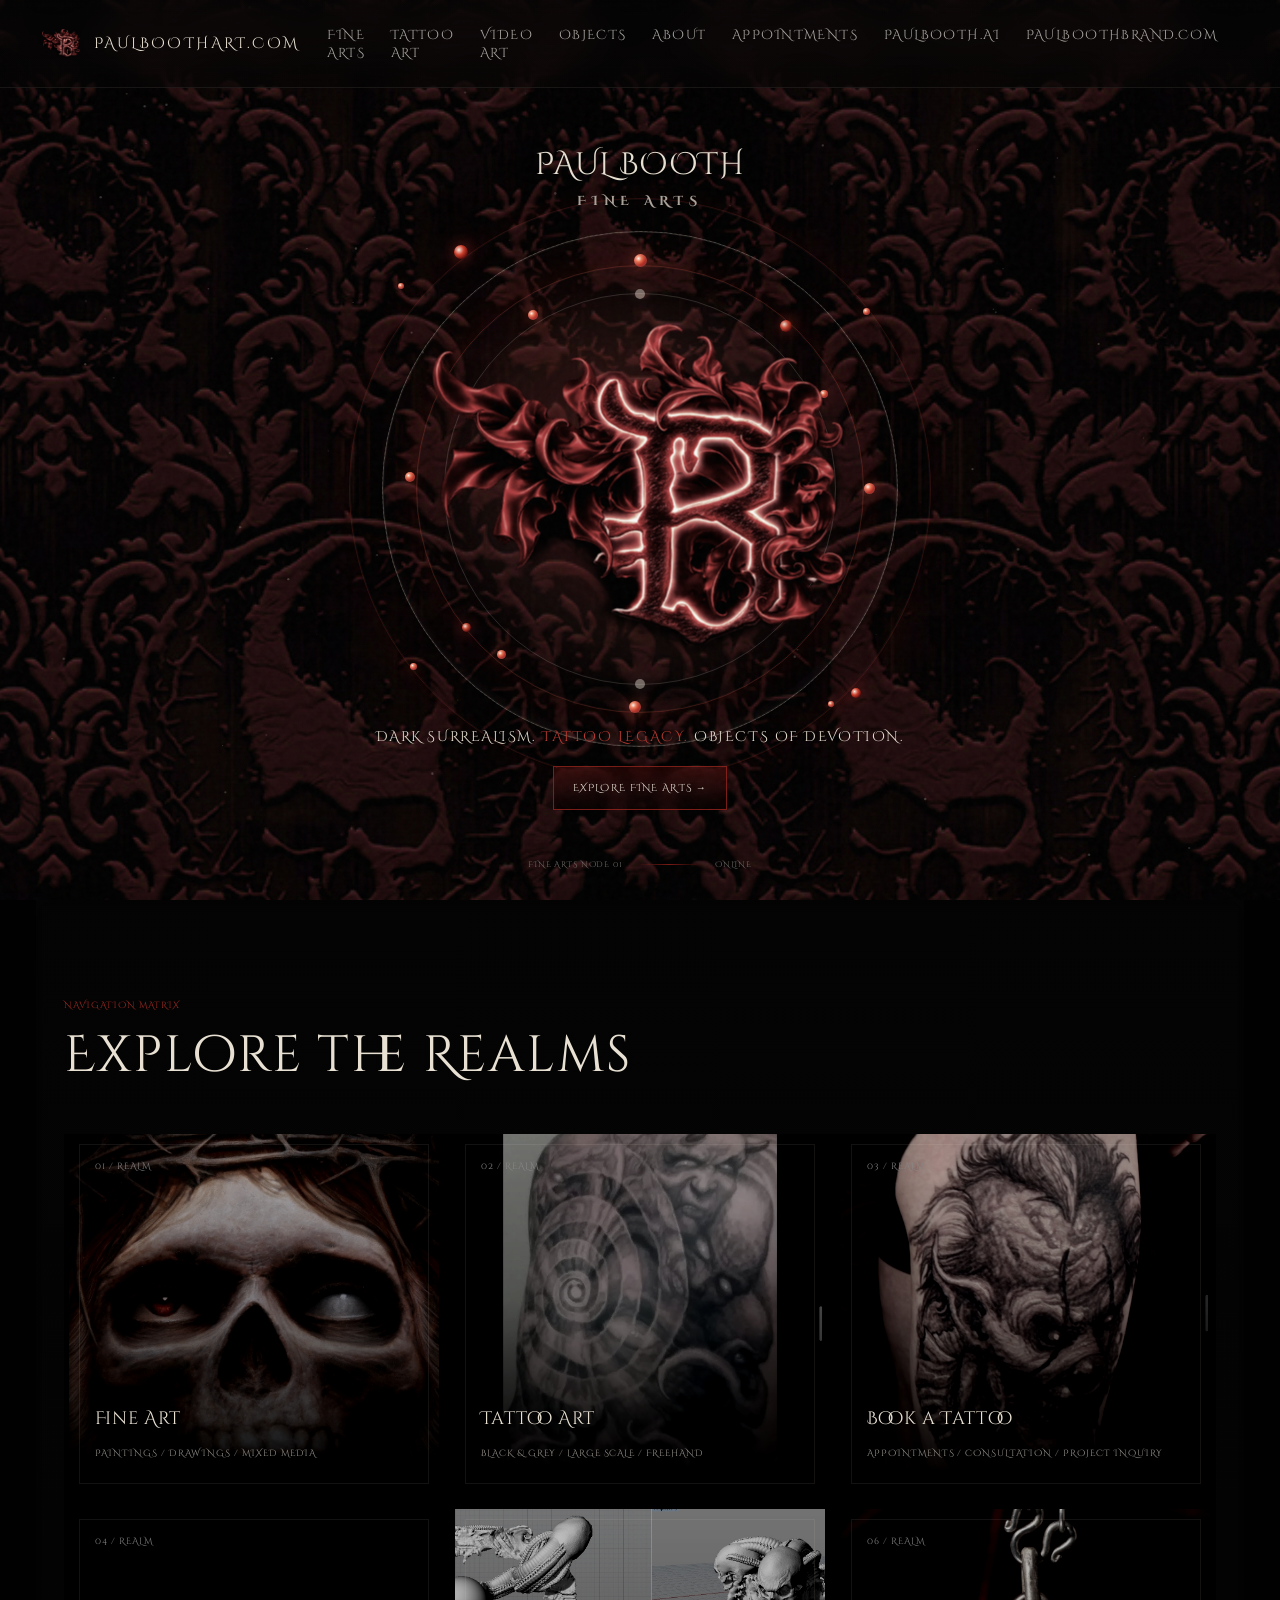
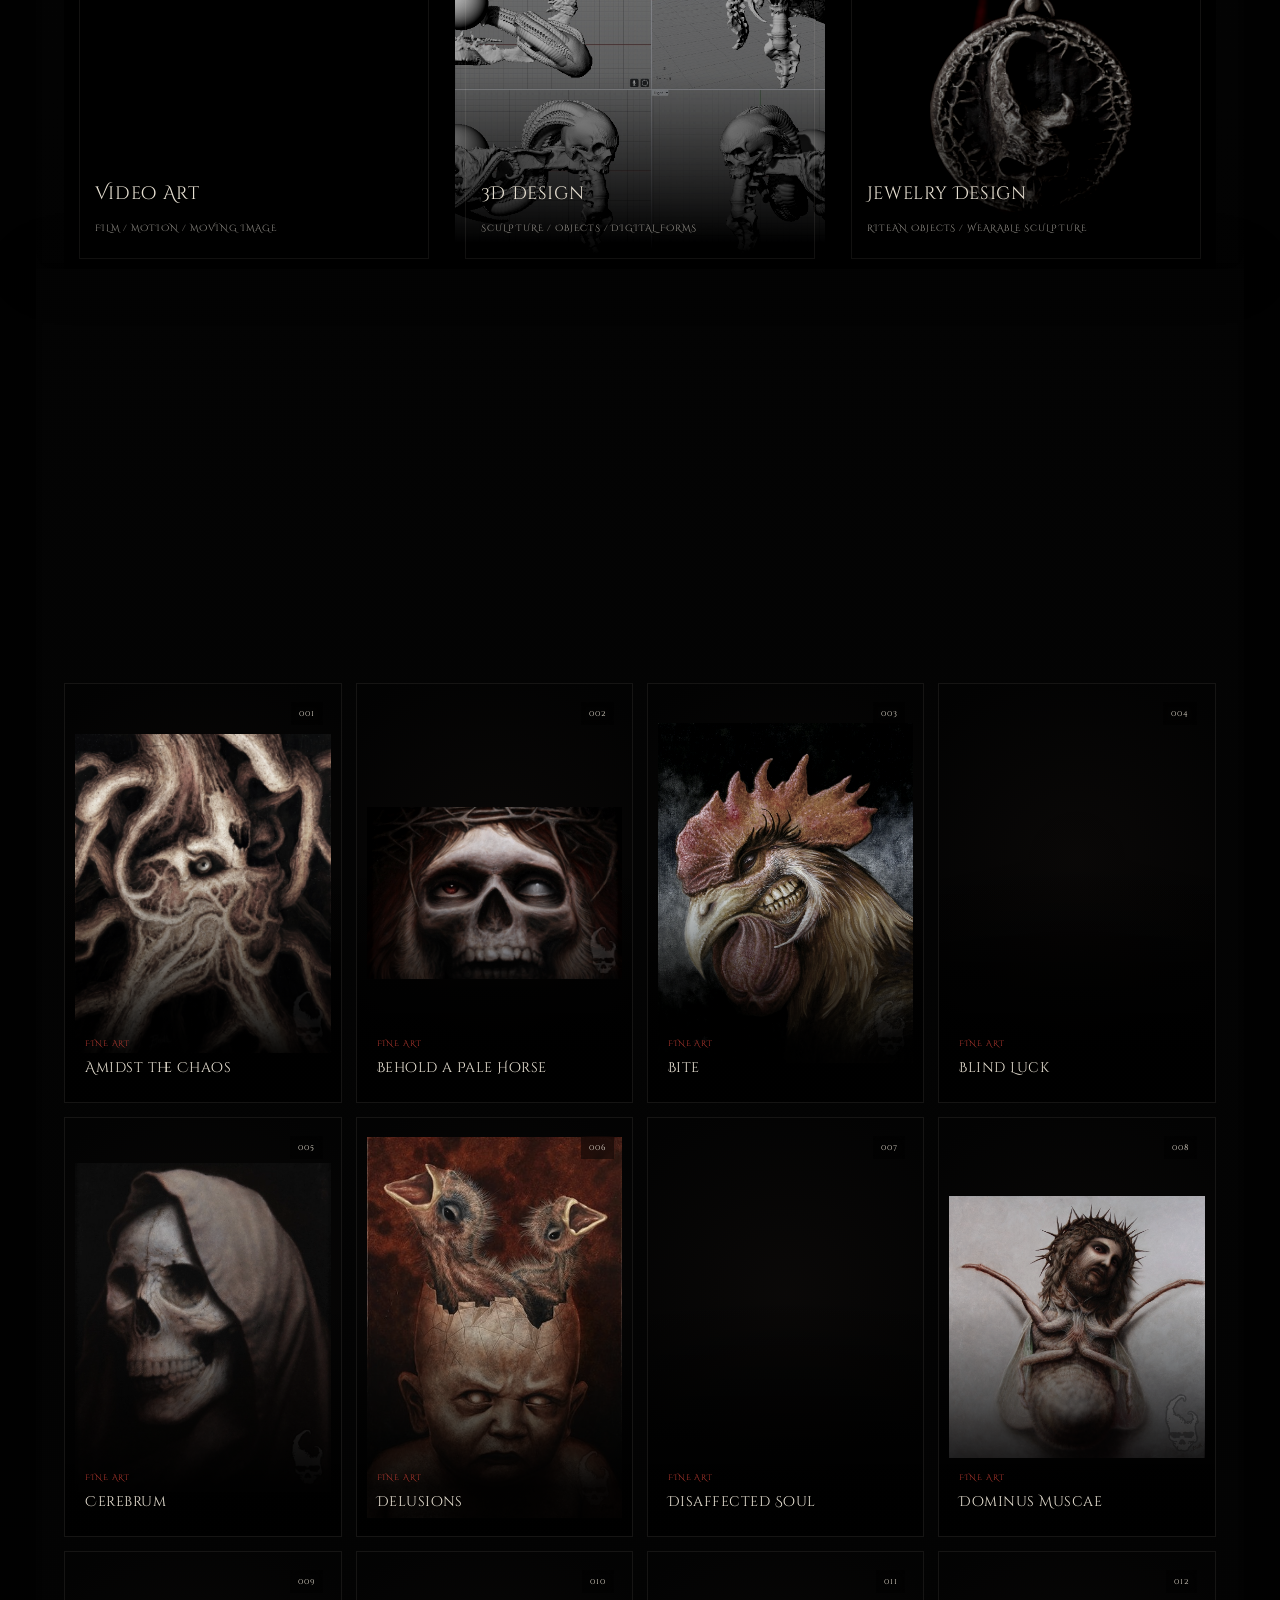
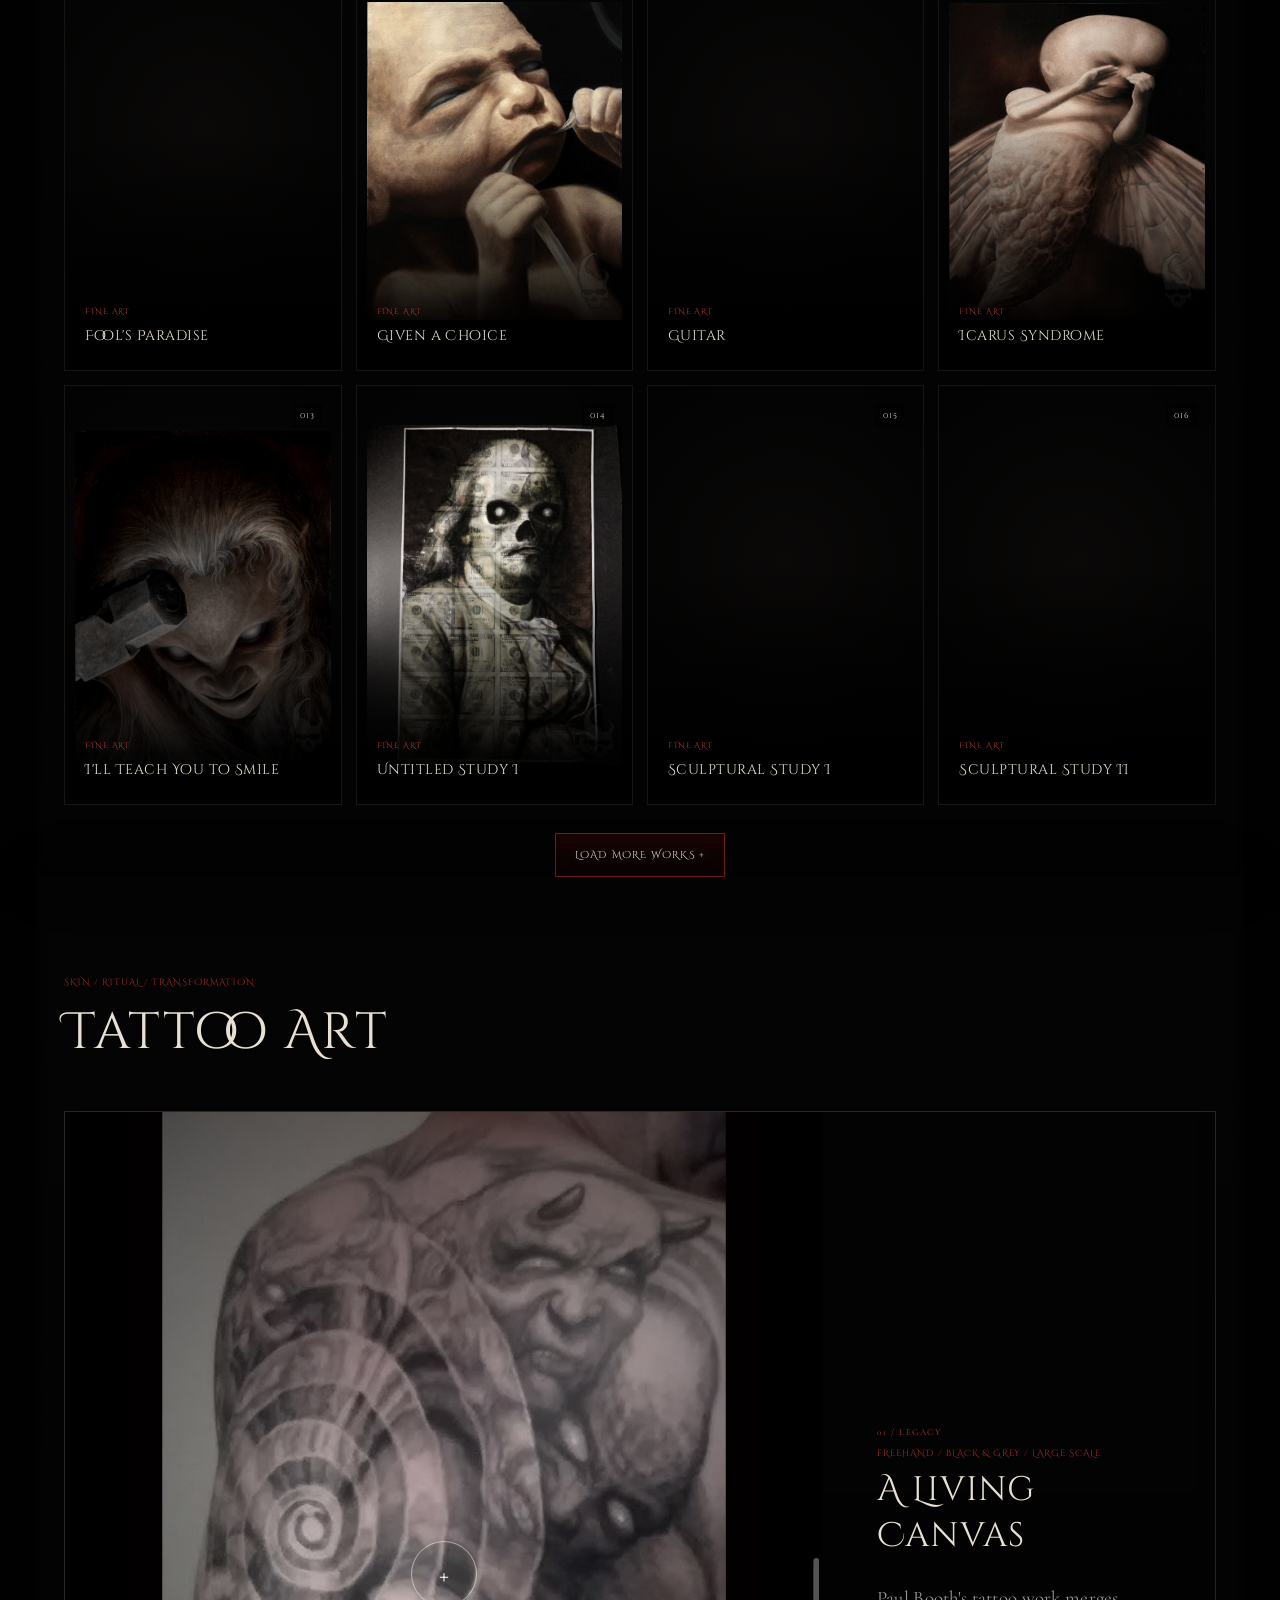
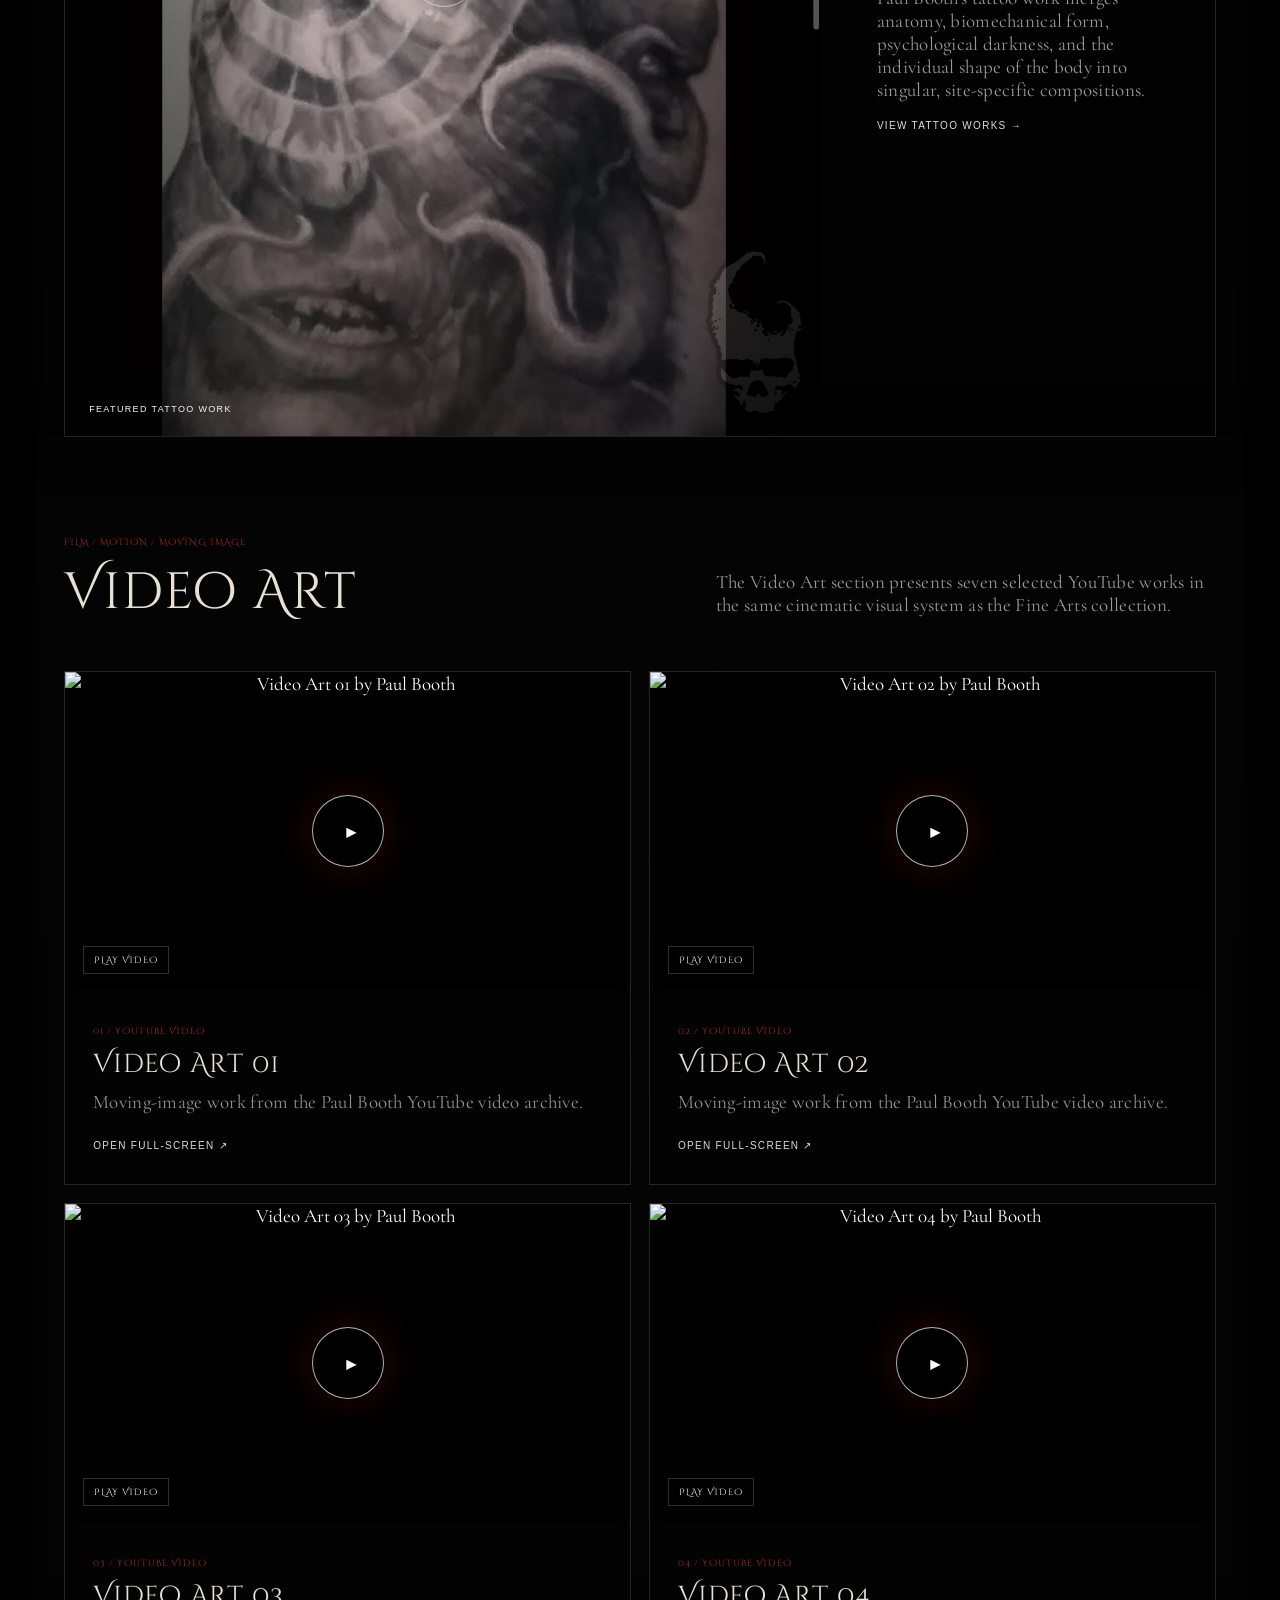
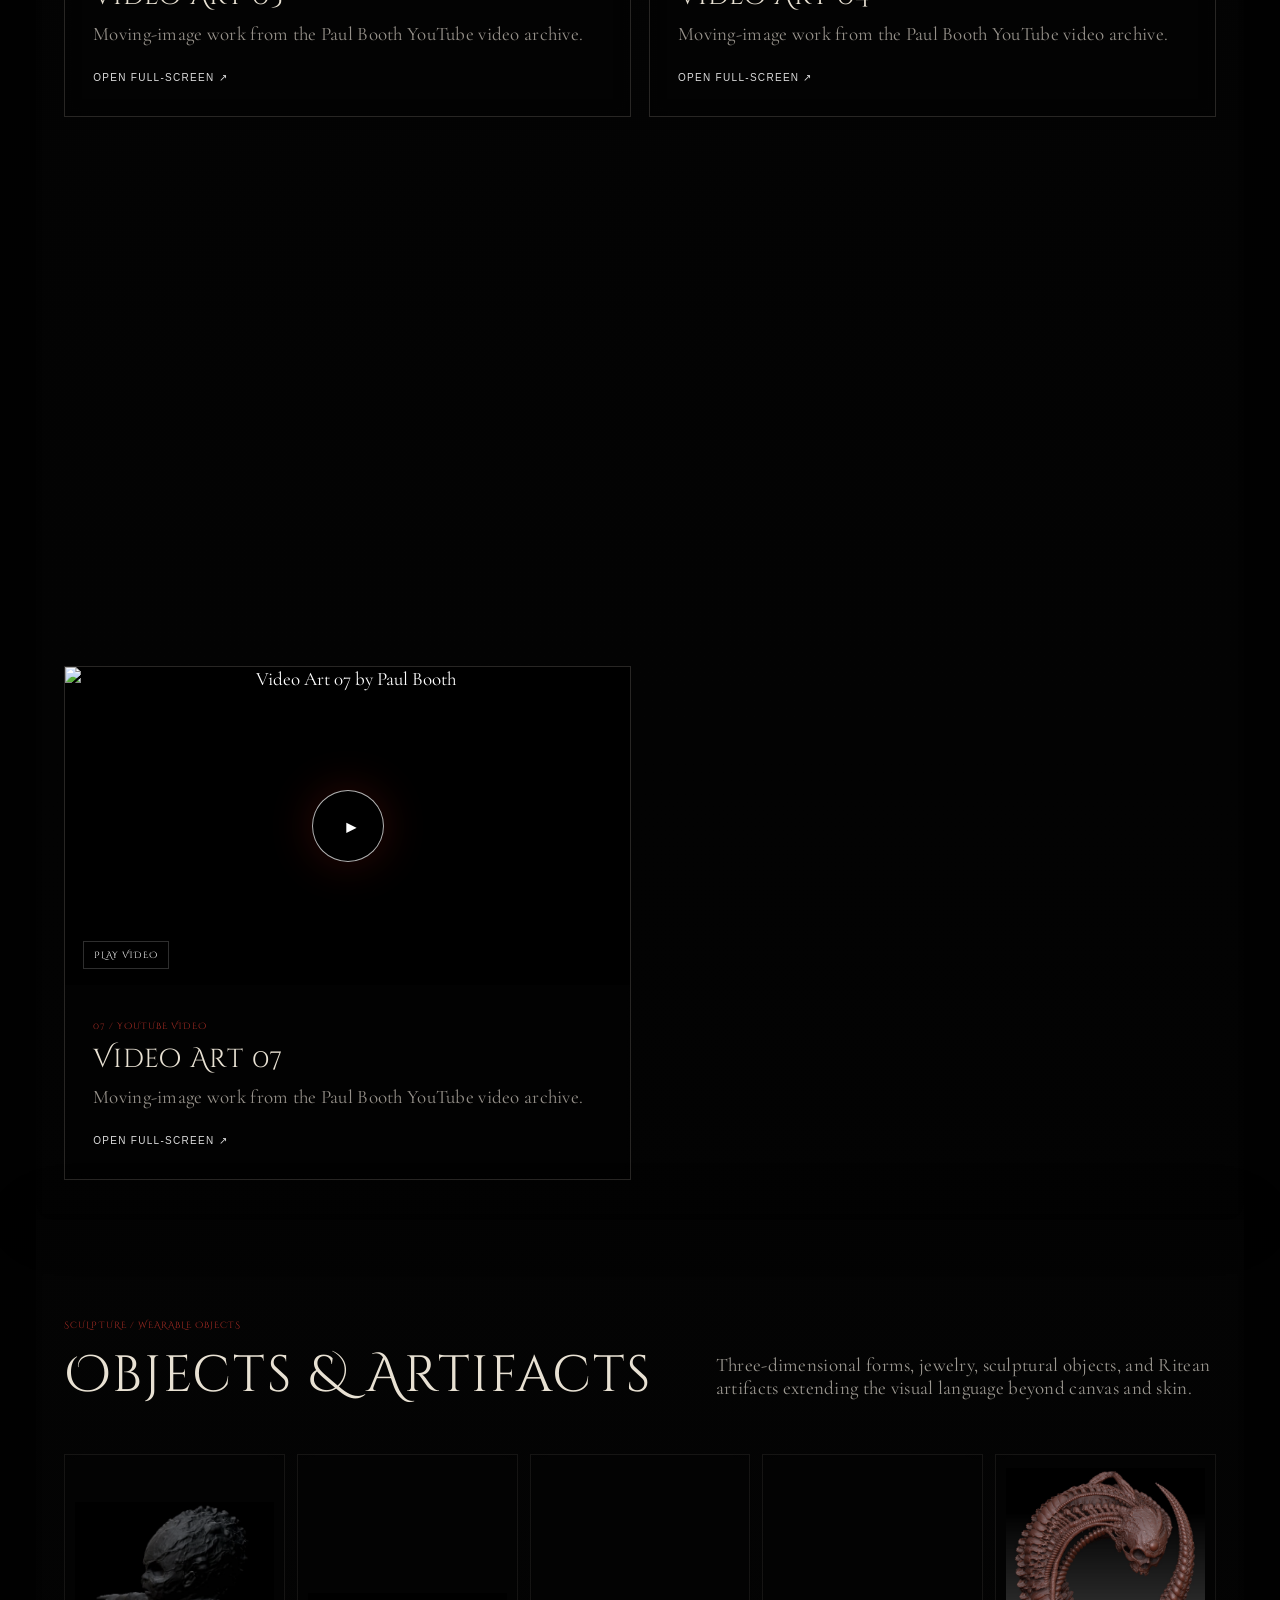
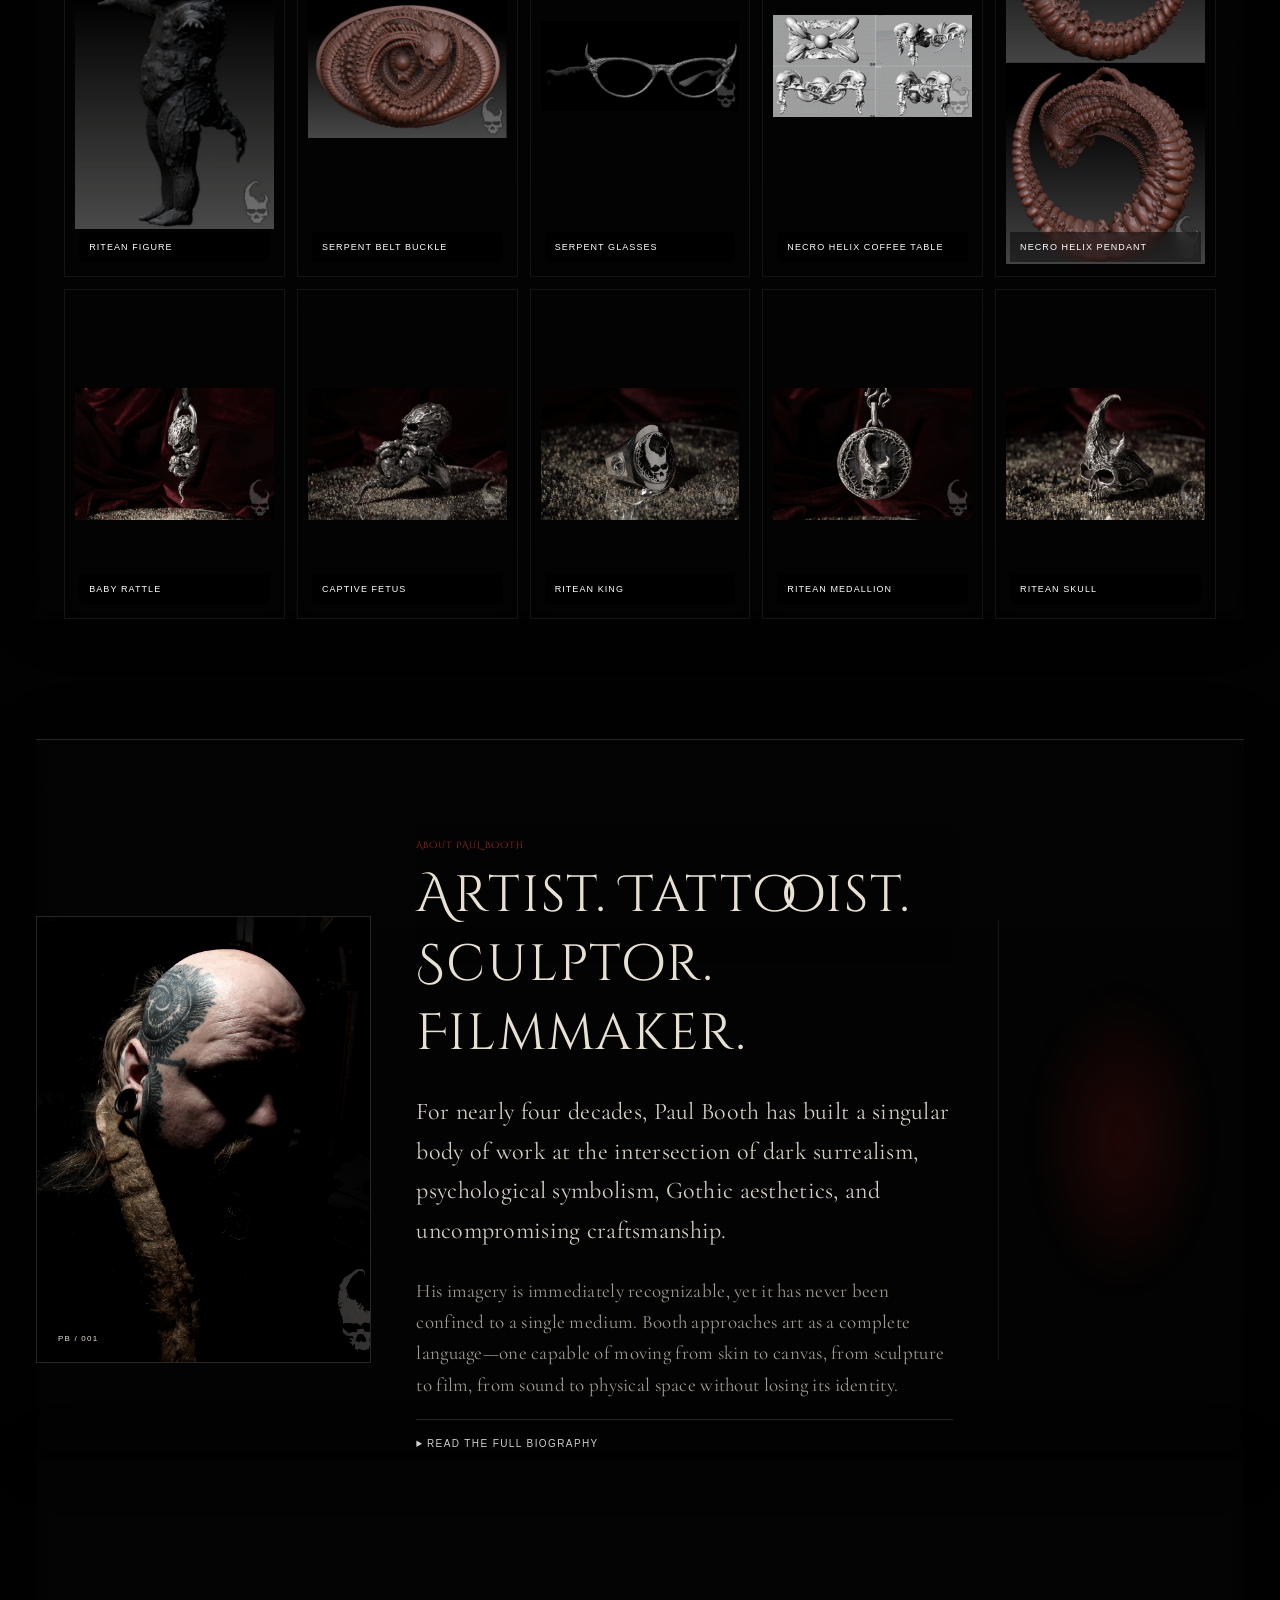
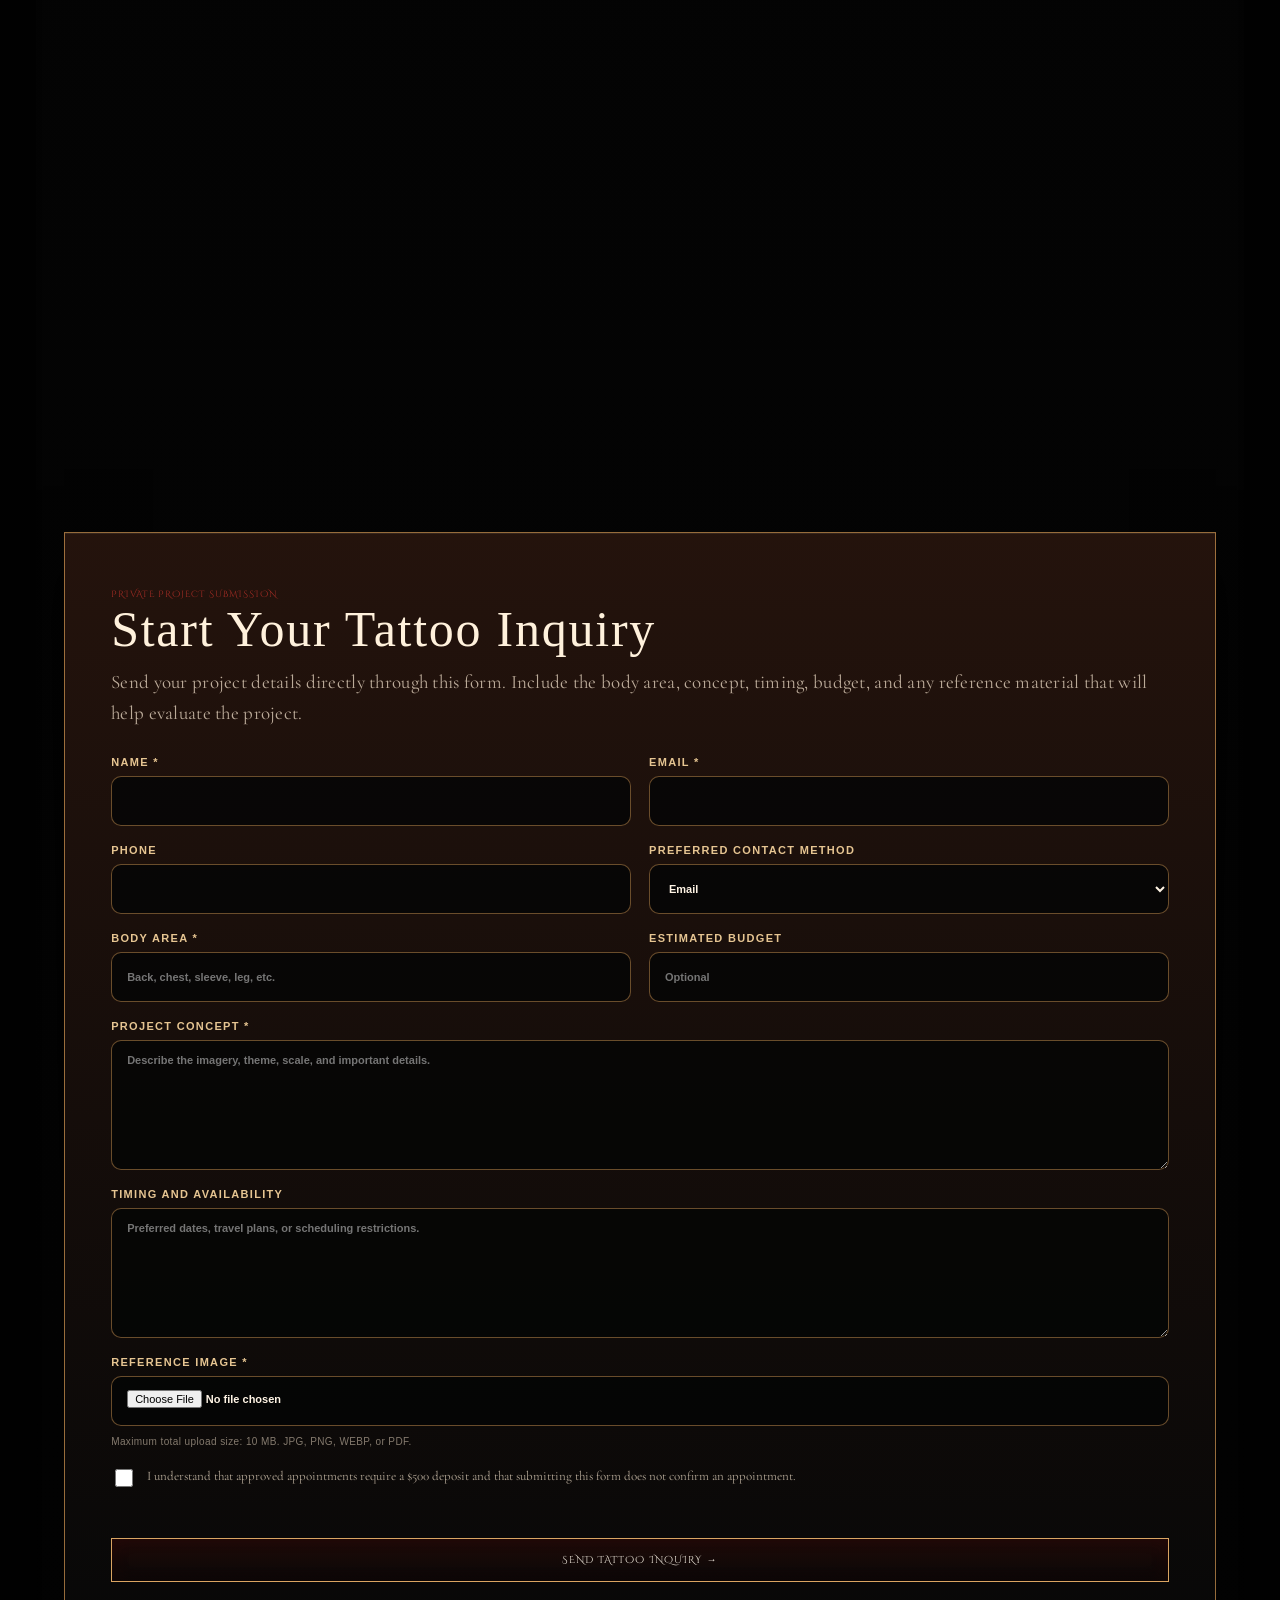
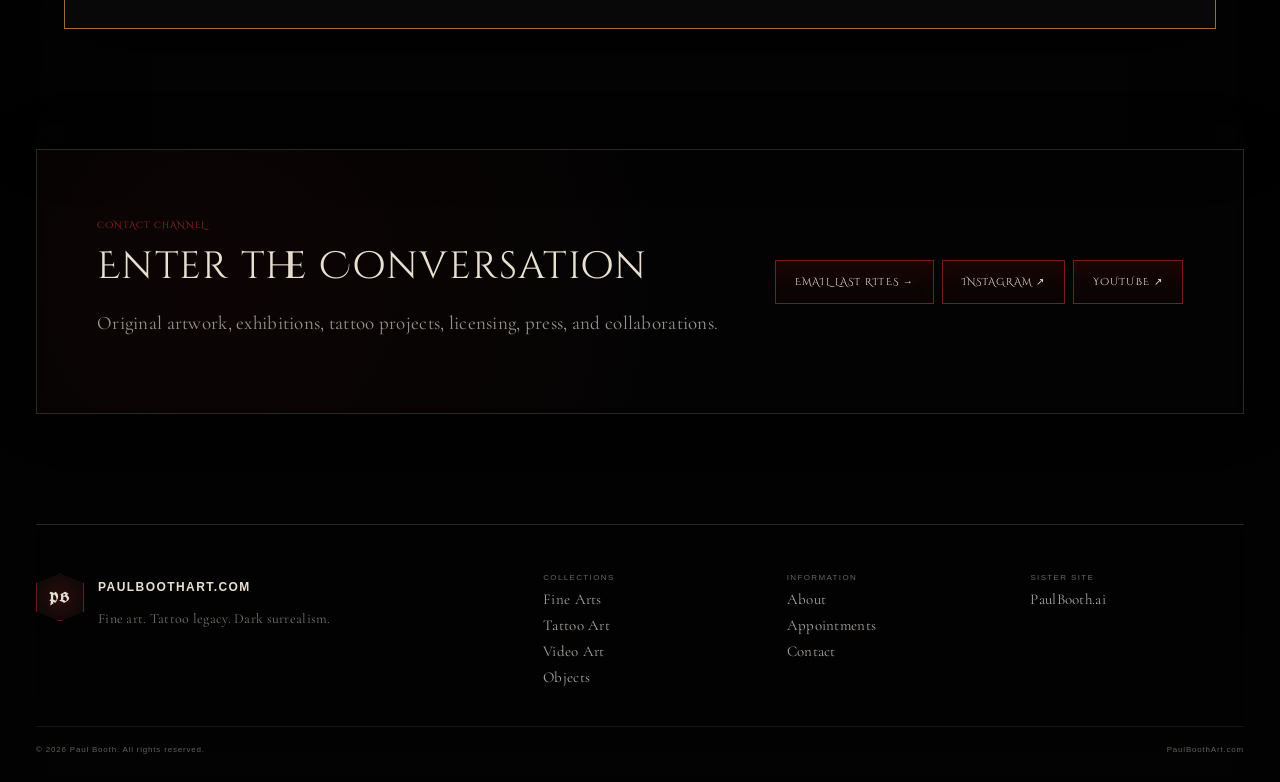
==== index.html @ c0ecdd95 "SEO: metadata, structured data, h1, and crawl fixes The page had no h1, no canonical, no social tags" ====
﻿<!doctype html>
<html lang="en">
<head>
  <meta charset="UTF-8" />
  <meta name="viewport" content="width=device-width, initial-scale=1.0" />
  <meta name="description" content="Dark surrealist fine art, tattoo work, sculpture and film by Paul Booth &mdash; four decades of black-and-grey mastery. View the collection and book a tattoo." />
  <meta name="theme-color" content="#070706" />
  <meta name="referrer" content="strict-origin-when-cross-origin" />
  <meta name="pb-build" content="hero-hover-pulse-audio-20260808" />
  <title>Paul Booth &mdash; Tattoo Artist &amp; Dark Surrealist Fine Art</title>
  <link rel="canonical" href="https://paulboothart.com/" />
  <meta name="robots" content="index, follow, max-image-preview:large, max-snippet:-1" />
  <meta name="author" content="Paul Booth" />

  <!-- Open Graph -->
  <meta property="og:type" content="website" />
  <meta property="og:site_name" content="Paul Booth Art" />
  <meta property="og:url" content="https://paulboothart.com/" />
  <meta property="og:title" content="Paul Booth &mdash; Tattoo Artist &amp; Dark Surrealist Fine Art" />
  <meta property="og:description" content="Four decades of dark surrealism across tattoo, painting, sculpture and film. View the collection and book a tattoo appointment." />
  <meta property="og:image" content="https://paulboothart.com/assets/og-image.jpg" />
  <meta property="og:image:width" content="1200" />
  <meta property="og:image:height" content="630" />
  <meta property="og:image:alt" content="Detail from a dark surrealist painting by Paul Booth" />
  <meta property="og:locale" content="en_US" />

  <!-- Twitter / X -->
  <meta name="twitter:card" content="summary_large_image" />
  <meta name="twitter:title" content="Paul Booth &mdash; Tattoo Artist &amp; Dark Surrealist Fine Art" />
  <meta name="twitter:description" content="Four decades of dark surrealism across tattoo, painting, sculpture and film. View the collection and book a tattoo appointment." />
  <meta name="twitter:image" content="https://paulboothart.com/assets/og-image.jpg" />
  <meta name="twitter:image:alt" content="Detail from a dark surrealist painting by Paul Booth" />

  <!-- LCP candidate: hero background is a CSS image, invisible to the preload scanner -->
  <link rel="preload" as="image" href="assets/hero-bg.webp" type="image/webp" fetchpriority="high" />
  <link rel="preconnect" href="https://fonts.googleapis.com">
  <link rel="preconnect" href="https://fonts.gstatic.com" crossorigin>
  <link href="https://fonts.googleapis.com/css2?family=Cinzel+Decorative:wght@400;700&family=Cormorant+Garamond:ital,wght@0,400;0,500;0,600;1,400&family=UnifrakturCook:wght@700&display=swap" rel="stylesheet">
<link rel="stylesheet" href="styles.css?v=victorian-nav-links-20260805" />
  <link rel="stylesheet" href="image-protection.css?v=20260802" />
  <style id="paulboothart-larger-header">
    .site-header {
      min-height: 88px;
      padding: 0 42px;
      gap: 28px;
    }

    .mini-brand {
      gap: 14px;
      font-size: 15px;
      letter-spacing: .16em;
    }

    .mini-brand-mark {
      width: 48px;
      height: 48px;
      font-size: 15px;
    }

    .desktop-nav {
      gap: clamp(18px, 2vw, 34px);
    }

    .desktop-nav a {
      font-size: 13px;
    }

    .header-cta {
      min-height: 46px;
      padding: 0 20px;
      font-size: 12px;
    }

    .menu-button {
      width: 48px;
      height: 48px;
    }

    @media (max-width: 1100px) {
      .site-header {
        min-height: 80px;
        padding: 0 26px;
        gap: 18px;
      }

      .desktop-nav {
        gap: 15px;
      }

      .desktop-nav a {
        font-size: 11px;
      }
    }

    @media (max-width: 760px) {
      .site-header {
        min-height: 76px;
        padding: 0 18px;
      }

      .mini-brand {
        font-size: 12px;
      }

      .mini-brand-mark {
        width: 42px;
        height: 42px;
      }
    }

    .sister-site-actions {
      justify-self: end;
      display: flex;
      align-items: center;
      gap: 10px;
    }

    .sister-site-actions .header-cta {
      position: relative;
      overflow: hidden;
      white-space: nowrap;
      border-radius: 999px;
      background: linear-gradient(180deg, rgba(52, 38, 25, .92), rgba(8, 9, 9, .98));
      box-shadow:
        inset 0 1px 0 rgba(255, 239, 207, .08),
        0 8px 24px rgba(0, 0, 0, .36);
    }

    .sister-site-actions .header-cta::before {
      content: "";
      position: absolute;
      inset: 0;
      background: linear-gradient(
        110deg,
        transparent 18%,
        rgba(255, 232, 191, .14) 44%,
        transparent 68%
      );
      transform: translateX(-130%);
      transition: transform .55s ease;
    }

    .sister-site-actions .header-cta:hover::before,
    .sister-site-actions .header-cta:focus-visible::before {
      transform: translateX(130%);
    }

    .sister-site-actions .header-cta:hover,
    .sister-site-actions .header-cta:focus-visible {
      color: #fff7e8;
      border-color: #b38c51;
      transform: translateY(-1px);
      box-shadow:
        inset 0 1px 0 rgba(255, 239, 207, .12),
        0 0 24px rgba(179, 140, 81, .16),
        0 10px 28px rgba(0, 0, 0, .48);
      outline: none;
    }

    @media (max-width: 1180px) {
      .sister-site-actions {
        gap: 7px;
      }

      .sister-site-actions .header-cta {
        min-height: 42px;
        padding: 0 14px;
        font-size: 10px;
      }
    }

    @media (max-width: 980px) {
      .sister-site-actions {
        display: none;
      }
    }


    /* Absolute center correction for sister-site button labels */
    .sister-site-actions .header-cta {
      position: relative !important;
      display: block !important;
      min-height: 52px !important;
      padding: 0 24px !important;
      line-height: normal !important;
    }

    .sister-site-actions .header-cta-content {
      position: absolute !important;
      inset: 0 !important;
      z-index: 3 !important;
      display: flex !important;
      align-items: center !important;
      justify-content: center !important;
      gap: 10px !important;
      width: 100% !important;
      height: 100% !important;
      padding: 0 20px !important;
      line-height: 1 !important;
      text-align: center !important;
      pointer-events: none !important;
    }

    .sister-site-actions .header-cta-label,
    .sister-site-actions .header-cta-arrow {
      position: static !important;
      display: inline-flex !important;
      align-items: center !important;
      justify-content: center !important;
      margin: 0 !important;
      padding: 0 !important;
      line-height: 1 !important;
      transform: none !important;
    }

    .sister-site-actions .header-cta-label {
      font-family: "Cinzel", Georgia, serif !important;
      font-size: 12px !important;
      font-weight: 600 !important;
      letter-spacing: .13em !important;
    }

    .sister-site-actions .header-cta-arrow {
      color: #d8aa67 !important;
      font-family: "Oxanium", sans-serif !important;
      font-size: 11px !important;
    }

    .sister-site-actions .header-cta:hover .header-cta-arrow,
    .sister-site-actions .header-cta:focus-visible .header-cta-arrow {
      color: #f0c984 !important;
      transform: translate(2px, -1px) !important;
    }

    @media (max-width: 1240px) {
      .sister-site-actions .header-cta {
        min-height: 46px !important;
        padding: 0 17px !important;
      }

      .sister-site-actions .header-cta-label {
        font-size: 10px !important;
        letter-spacing: .1em !important;
      }
    }



    /* =========================================================
       HEADER SISTER BUTTONS + IMAGE CLOSE X â€” AUTHORITATIVE FIX
       ========================================================= */

    .sister-site-actions {
      display: flex !important;
      align-items: center !important;
      justify-content: flex-end !important;
      gap: 12px !important;
      min-width: max-content !important;
      overflow: visible !important;
    }

    .sister-site-actions .header-cta {
      position: relative !important;
      display: inline-flex !important;
      align-items: center !important;
      justify-content: center !important;
      width: auto !important;
      min-width: 154px !important;
      max-width: none !important;
      min-height: 46px !important;
      padding: 0 18px !important;
      border-radius: 999px !important;
      overflow: visible !important;
      white-space: nowrap !important;
      flex: 0 0 auto !important;
    }

    .sister-site-actions .header-cta-content {
      position: static !important;
      inset: auto !important;
      display: inline-flex !important;
      align-items: center !important;
      justify-content: center !important;
      width: auto !important;
      height: auto !important;
      padding: 0 !important;
      gap: 8px !important;
      white-space: nowrap !important;
      transform: none !important;
    }

    .sister-site-actions .header-cta-label {
      display: inline-block !important;
      width: auto !important;
      max-width: none !important;
      overflow: visible !important;
      white-space: nowrap !important;
      text-overflow: clip !important;
      font-size: 10px !important;
      letter-spacing: .08em !important;
      line-height: 1 !important;
    }

    .sister-site-actions .header-cta-arrow {
      display: inline-block !important;
      flex: 0 0 auto !important;
      font-size: 10px !important;
      line-height: 1 !important;
    }

    .dialog-close {
      position: absolute !important;
      top: 18px !important;
      right: 18px !important;
      z-index: 100 !important;
      display: flex !important;
      align-items: center !important;
      justify-content: center !important;
      width: 48px !important;
      height: 48px !important;
      padding: 0 !important;
      border: 1px solid rgba(210, 164, 96, .85) !important;
      border-radius: 50% !important;
      background: rgba(5, 5, 5, .88) !important;
      color: #fff4e3 !important;
      font-family: Arial, Helvetica, sans-serif !important;
      font-size: 0 !important;
      line-height: 1 !important;
      cursor: pointer !important;
    }

    .dialog-close > span,
    .dialog-close::before {
      display: block !important;
      color: #fff4e3 !important;
      font-family: Arial, Helvetica, sans-serif !important;
      font-size: 24px !important;
      font-weight: 400 !important;
      line-height: 1 !important;
      content: "X" !important;
    }

    .dialog-close > span {
      width: auto !important;
      height: auto !important;
    }

    .dialog-close:hover,
    .dialog-close:focus-visible {
      border-color: #efbe78 !important;
      background: rgba(62, 34, 18, .95) !important;
      outline: none !important;
    }

    @media (max-width: 1180px) {
      .sister-site-actions .header-cta {
        min-width: 138px !important;
        padding: 0 14px !important;
      }

      .sister-site-actions .header-cta-label {
        font-size: 9px !important;
        letter-spacing: .06em !important;
      }
    }



    /* =========================================================
       SISTER-SITE LINKS â€” RECTANGULAR BUTTON FIX
       Prevents the header links from collapsing into round circles.
       ========================================================= */
    .site-header .sister-site-actions {
      display: flex !important;
      align-items: center !important;
      justify-content: flex-end !important;
      gap: 12px !important;
      width: auto !important;
      min-width: 360px !important;
      overflow: visible !important;
    }

    .site-header .sister-site-actions .header-cta {
      display: inline-flex !important;
      align-items: center !important;
      justify-content: center !important;
      flex: 0 0 auto !important;
      width: auto !important;
      min-width: 168px !important;
      max-width: none !important;
      min-height: 46px !important;
      height: 46px !important;
      padding: 0 20px !important;
      border-radius: 14px !important;
      overflow: visible !important;
      white-space: nowrap !important;
    }

    .site-header .sister-site-actions .header-cta-content {
      position: static !important;
      inset: auto !important;
      display: inline-flex !important;
      align-items: center !important;
      justify-content: center !important;
      width: auto !important;
      height: auto !important;
      min-width: 0 !important;
      padding: 0 !important;
      gap: 8px !important;
      white-space: nowrap !important;
    }

    .site-header .sister-site-actions .header-cta-label {
      display: inline-block !important;
      width: auto !important;
      max-width: none !important;
      overflow: visible !important;
      white-space: nowrap !important;
      text-overflow: clip !important;
    }

    @media (max-width: 1240px) and (min-width: 981px) {
      .site-header .sister-site-actions {
        min-width: 310px !important;
        gap: 8px !important;
      }

      .site-header .sister-site-actions .header-cta {
        min-width: 148px !important;
        padding: 0 14px !important;
        border-radius: 12px !important;
      }
    }



    /* =========================================================
       IMAGE DIALOG CLOSE BUTTON â€” SINGLE X ONLY
       ========================================================= */
    .dialog-close::before,
    .dialog-close::after {
      content: none !important;
      display: none !important;
    }

    .dialog-close > span {
      display: block !important;
      color: #fff4e3 !important;
      font-family: Arial, Helvetica, sans-serif !important;
      font-size: 24px !important;
      font-weight: 400 !important;
      line-height: 1 !important;
    }



    /* =========================================================
       IMAGE DIALOG CLOSE â€” DEFINITIVE SINGLE X
       Empty button; one CSS pseudo-element only.
       ========================================================= */
    .project-dialog .dialog-close {
      font-size: 0 !important;
      text-indent: -9999px !important;
      overflow: hidden !important;
    }

    .project-dialog .dialog-close > * {
      display: none !important;
    }

    .project-dialog .dialog-close::after {
      content: none !important;
      display: none !important;
    }

    .project-dialog .dialog-close::before {
      content: "X" !important;
      position: absolute !important;
      inset: 0 !important;
      display: flex !important;
      align-items: center !important;
      justify-content: center !important;
      width: 100% !important;
      height: 100% !important;
      color: #fff4e3 !important;
      font-family: Arial, Helvetica, sans-serif !important;
      font-size: 24px !important;
      font-weight: 400 !important;
      line-height: 1 !important;
      text-indent: 0 !important;
      pointer-events: none !important;
    }




    /* =========================================================
       BOOKING REALM CARD â€” CLEAN RECTANGULAR VERSION
       No pseudo-elements are used, so no circular overlay can appear.
       ========================================================= */
    #realm-grid .booking-realm-card {
      position: relative !important;
      border-radius: 0 !important;
      overflow: hidden !important;
      isolation: isolate !important;
      border-color: rgba(213, 155, 86, .92) !important;
      box-shadow:
        inset 0 1px 0 rgba(255, 239, 207, .15),
        0 0 36px rgba(145, 43, 18, .28),
        0 22px 48px rgba(0, 0, 0, .58) !important;
    }

    #realm-grid .booking-realm-card::before,
    #realm-grid .booking-realm-card::after {
      content: none !important;
      display: none !important;
      width: 0 !important;
      height: 0 !important;
      border: 0 !important;
      background: none !important;
      box-shadow: none !important;
      opacity: 0 !important;
    }

    #realm-grid .booking-realm-card img {
      border-radius: 0 !important;
      clip-path: none !important;
      mask: none !important;
      -webkit-mask: none !important;
    }

    #realm-grid .booking-realm-card .booking-badge {
      position: absolute !important;
      top: 14px !important;
      right: 14px !important;
      z-index: 20 !important;
      display: inline-flex !important;
      align-items: center !important;
      justify-content: center !important;
      width: auto !important;
      height: auto !important;
      padding: 7px 11px !important;
      border: 1px solid rgba(231, 182, 112, .86) !important;
      border-radius: 999px !important;
      color: #fff2dc !important;
      background: rgba(82, 23, 11, .90) !important;
      font-family: "Oxanium", sans-serif !important;
      font-size: 9px !important;
      font-weight: 600 !important;
      letter-spacing: .15em !important;
      line-height: 1 !important;
      white-space: nowrap !important;
      pointer-events: none !important;
    }

    #realm-grid .booking-realm-card:hover,
    #realm-grid .booking-realm-card:focus-visible {
      transform: translateY(-5px) scale(1.015) !important;
      border-color: #efbb75 !important;
      box-shadow:
        inset 0 1px 0 rgba(255, 244, 218, .20),
        0 0 48px rgba(177, 57, 22, .38),
        0 28px 60px rgba(0, 0, 0, .68) !important;
    }



    /* =========================================================
       REALM IMAGE CENTERING + FULLSCREEN PREVIOUS/NEXT CONTROLS
       ========================================================= */
    #realm-grid .realm-card,
    #realm-grid .realm-card-graphic {
      overflow: hidden !important;
    }

    #realm-grid .realm-card img,
    #realm-grid .realm-card-image,
    #realm-grid .booking-realm-card img {
      width: 100% !important;
      height: 100% !important;
      object-fit: cover !important;
      object-position: 50% 50% !important;
      transform-origin: center center !important;
    }

    .project-dialog .dialog-visual {
      position: relative !important;
    }

    .project-dialog .dialog-nav {
      position: absolute !important;
      top: 50% !important;
      z-index: 90 !important;
      display: flex !important;
      align-items: center !important;
      justify-content: center !important;
      width: 54px !important;
      height: 72px !important;
      padding: 0 !important;
      border: 1px solid rgba(211, 158, 88, .82) !important;
      border-radius: 14px !important;
      background: rgba(5, 5, 5, .82) !important;
      color: #fff2dc !important;
      box-shadow:
        inset 0 1px 0 rgba(255, 239, 207, .10),
        0 12px 30px rgba(0, 0, 0, .48) !important;
      transform: translateY(-50%) !important;
      cursor: pointer !important;
      transition:
        transform .2s ease,
        border-color .2s ease,
        background .2s ease,
        box-shadow .2s ease !important;
    }

    .project-dialog .dialog-prev {
      left: 18px !important;
    }

    .project-dialog .dialog-next {
      right: 18px !important;
    }

    .project-dialog .dialog-nav span {
      display: block !important;
      font-family: Arial, Helvetica, sans-serif !important;
      font-size: 44px !important;
      font-weight: 300 !important;
      line-height: .8 !important;
      transform: translateY(-2px) !important;
      pointer-events: none !important;
    }

    .project-dialog .dialog-nav:hover,
    .project-dialog .dialog-nav:focus-visible {
      border-color: #efbd78 !important;
      background: rgba(77, 28, 13, .94) !important;
      box-shadow:
        inset 0 1px 0 rgba(255, 244, 218, .16),
        0 0 26px rgba(167, 54, 22, .30),
        0 16px 36px rgba(0, 0, 0, .56) !important;
      outline: none !important;
    }

    .project-dialog .dialog-prev:hover,
    .project-dialog .dialog-prev:focus-visible {
      transform: translateY(-50%) translateX(-2px) !important;
    }

    .project-dialog .dialog-next:hover,
    .project-dialog .dialog-next:focus-visible {
      transform: translateY(-50%) translateX(2px) !important;
    }

    @media (max-width: 760px) {
      .project-dialog .dialog-nav {
        width: 44px !important;
        height: 60px !important;
        border-radius: 12px !important;
      }

      .project-dialog .dialog-prev {
        left: 8px !important;
      }

      .project-dialog .dialog-next {
        right: 8px !important;
      }

      .project-dialog .dialog-nav span {
        font-size: 36px !important;
      }
    }



    /* =========================================================
       EXPLORE THE REALMS â€” FORCE ALL IMAGES TO TRUE CENTER
       ========================================================= */
    #realm-grid .realm-card,
    #realm-grid .realm-card-graphic {
      position: relative !important;
      overflow: hidden !important;
    }

    #realm-grid .realm-card > img,
    #realm-grid .realm-card-graphic > img,
    #realm-grid img.realm-card-image,
    #realm-grid .realm-card img,
    #realm-grid .realm-card-graphic img {
      position: absolute !important;
      inset: 0 !important;
      width: 100% !important;
      height: 100% !important;
      max-width: none !important;
      max-height: none !important;
      margin: 0 !important;
      object-fit: cover !important;
      object-position: center center !important;
      transform: none !important;
      transform-origin: center center !important;
    }

    #realm-grid .realm-card-copy,
    #realm-grid .realm-card-shade,
    #realm-grid [class*="copy"],
    #realm-grid [class*="shade"] {
      position: relative !important;
      z-index: 2 !important;
    }



    /* =========================================================
       EXPLORE THE REALMS â€” CENTER THE CARDS WITHIN THE PANEL
       ========================================================= */
    #realm-grid.realm-grid {
      display: flex !important;
      flex-wrap: wrap !important;
      align-items: stretch !important;
      justify-content: center !important;
      gap: clamp(12px, 1.2vw, 20px) !important;
      width: 100% !important;
    }

    #realm-grid.realm-grid > * {
      flex: 0 1 calc((100% - 40px) / 3) !important;
      width: calc((100% - 40px) / 3) !important;
      min-width: 260px !important;
      max-width: 420px !important;
      margin: 0 !important;
    }

    @media (max-width: 1180px) {
      #realm-grid.realm-grid > * {
        flex-basis: calc((100% - 40px) / 3) !important;
        width: calc((100% - 40px) / 3) !important;
      }
    }

    @media (max-width: 860px) {
      #realm-grid.realm-grid > * {
        flex-basis: calc((100% - 20px) / 2) !important;
        width: calc((100% - 20px) / 2) !important;
        max-width: none !important;
      }
    }

    @media (max-width: 560px) {
      #realm-grid.realm-grid > * {
        flex-basis: 100% !important;
        width: 100% !important;
        min-width: 0 !important;
      }
    }



    /* =========================================================
       GUARANTEED TATTOO CONTACT FORM
       ========================================================= */
    .tattoo-contact-form-shell {
      margin-top: 42px !important;
      padding: clamp(24px, 4vw, 46px) !important;
      border: 1px solid rgba(205, 148, 80, .72) !important;
      background: linear-gradient(180deg, rgba(38, 20, 13, .95), rgba(8, 8, 8, .98)) !important;
      box-shadow:
        inset 0 1px 0 rgba(255, 238, 206, .08),
        0 24px 58px rgba(0, 0, 0, .54) !important;
    }

    .tattoo-contact-form-shell h3 {
      margin: 0 0 10px !important;
      color: #fff1dc !important;
      font-family: "Cinzel", Georgia, serif !important;
      font-size: clamp(30px, 4vw, 50px) !important;
      line-height: 1.08 !important;
    }

    .tattoo-contact-form-shell > p {
      margin: 0 0 28px !important;
      color: rgba(236, 220, 198, .76) !important;
      line-height: 1.65 !important;
    }

    .tattoo-contact-form {
      display: grid !important;
      grid-template-columns: repeat(2, minmax(0, 1fr)) !important;
      gap: 18px !important;
    }

    .tattoo-contact-form label {
      display: flex !important;
      flex-direction: column !important;
      gap: 8px !important;
      color: #e6c592 !important;
      font-family: "Oxanium", sans-serif !important;
      font-size: 11px !important;
      font-weight: 600 !important;
      letter-spacing: .12em !important;
      text-transform: uppercase !important;
    }

    .tattoo-contact-form .wide {
      grid-column: 1 / -1 !important;
    }

    .tattoo-contact-form input,
    .tattoo-contact-form select,
    .tattoo-contact-form textarea {
      width: 100% !important;
      min-height: 50px !important;
      padding: 13px 15px !important;
      border: 1px solid rgba(177, 128, 71, .58) !important;
      border-radius: 10px !important;
      background: rgba(4, 5, 5, .82) !important;
      color: #fff4e5 !important;
      font: inherit !important;
      outline: none !important;
    }

    .tattoo-contact-form textarea {
      min-height: 130px !important;
      resize: vertical !important;
    }

    .tattoo-contact-form input:focus,
    .tattoo-contact-form select:focus,
    .tattoo-contact-form textarea:focus {
      border-color: #e1aa67 !important;
      box-shadow: 0 0 0 3px rgba(184, 76, 30, .16) !important;
    }

    .tattoo-contact-form .consent {
      grid-column: 1 / -1 !important;
      display: flex !important;
      flex-direction: row !important;
      align-items: flex-start !important;
      gap: 11px !important;
      color: rgba(238, 221, 199, .75) !important;
      font-family: inherit !important;
      font-size: 13px !important;
      font-weight: 400 !important;
      letter-spacing: 0 !important;
      line-height: 1.5 !important;
      text-transform: none !important;
    }

    .tattoo-contact-form .consent input {
      width: 18px !important;
      height: 18px !important;
      min-height: 18px !important;
      flex: 0 0 auto !important;
      margin-top: 2px !important;
    }

    .tattoo-contact-form button {
      grid-column: 1 / -1 !important;
      width: 100% !important;
      justify-content: center !important;
      border: 1px solid rgba(231, 176, 105, .94) !important;
      cursor: pointer !important;
    }

    .tattoo-contact-form .honeypot {
      position: absolute !important;
      left: -9999px !important;
      width: 1px !important;
      height: 1px !important;
      opacity: 0 !important;
    }

    @media (max-width: 700px) {
      .tattoo-contact-form {
        grid-template-columns: 1fr !important;
      }

      .tattoo-contact-form .wide,
      .tattoo-contact-form .consent,
      .tattoo-contact-form button {
        grid-column: 1 !important;
      }
    }



    .tattoo-contact-form .attachment-note {
      color: rgba(227, 211, 189, .56) !important;
      font-family: "Oxanium", sans-serif !important;
      font-size: 10px !important;
      font-weight: 400 !important;
      letter-spacing: .04em !important;
      line-height: 1.5 !important;
      text-transform: none !important;
    }


    /* =========================================================
       FIXED HEADER + SAME-PAGE ANCHOR OFFSET
       ========================================================= */
    .site-header {
      position: fixed !important;
      top: 0 !important;
      right: 0 !important;
      bottom: auto !important;
      left: 0 !important;
      z-index: 10000 !important;
    }

    .mobile-panel {
      position: fixed !important;
      z-index: 9999 !important;
    }

    html {
      scroll-padding-top: 100px;
    }

    @media (max-width: 1100px) {
      html {
        scroll-padding-top: 92px;
      }
    }

    @media (max-width: 760px) {
      html {
        scroll-padding-top: 86px;
      }
    }


    /* Sister-site links â€” final isolated layout fix */
    .site-header .sister-site-actions {
      display: flex !important;
      align-items: center !important;
      justify-content: flex-end !important;
      gap: 12px !important;
      min-width: 0 !important;
      width: auto !important;
      overflow: visible !important;
    }

    .site-header .sister-site-actions > .header-cta {
      position: relative !important;
      display: inline-flex !important;
      align-items: center !important;
      justify-content: center !important;
      flex: 0 0 auto !important;
      width: auto !important;
      min-width: 168px !important;
      max-width: none !important;
      height: 46px !important;
      min-height: 46px !important;
      padding: 0 20px !important;
      margin: 0 !important;
      border-radius: 14px !important;
      overflow: hidden !important;
      white-space: nowrap !important;
      text-align: center !important;
      line-height: 1 !important;
      font-family: "Cinzel", Georgia, serif !important;
      font-size: 10px !important;
      font-weight: 600 !important;
      letter-spacing: .08em !important;
      text-decoration: none !important;
    }

    @media (max-width: 1240px) and (min-width: 981px) {
      .site-header .sister-site-actions { gap: 8px !important; }
      .site-header .sister-site-actions > .header-cta {
        min-width: 146px !important;
        padding: 0 13px !important;
        font-size: 9px !important;
        letter-spacing: .05em !important;
      }
    }

    @media (max-width: 980px) {
      .site-header .sister-site-actions { display: none !important; }
    }


    /* =========================================================
       PAULBOOTHART.COM â€” CRIMSON SATIN LOGO + SUBTLE ANIMATION
       Uses the supplied transparent logo without a circular frame.
       ========================================================= */
    #hero-animation .hero-logo-stage--sigil,
    #hero-animation .hero-medallion {
      overflow: visible !important;
      background: transparent !important;
      border: 0 !important;
      border-radius: 0 !important;
      box-shadow: none !important;
      clip-path: none !important;
      -webkit-clip-path: none !important;
      mask: none !important;
      -webkit-mask: none !important;
    }

    #hero-animation .hero-medallion-depth,
    #hero-animation .hero-medallion-rim,
    #hero-animation .hero-medallion-glass {
      display: none !important;
    }

    #hero-animation .hero-medallion-face {
      display: block !important;
      width: 100% !important;
      height: 100% !important;
      max-width: none !important;
      max-height: none !important;
      object-fit: contain !important;
      object-position: center center !important;
      background: transparent !important;
      border: 0 !important;
      border-radius: 0 !important;
      transform-origin: 50% 52% !important;
      filter:
        brightness(1.03)
        contrast(1.08)
        saturate(1.08)
        drop-shadow(0 0 10px rgba(255, 48, 30, .26))
        drop-shadow(0 0 30px rgba(126, 0, 0, .34)) !important;
      animation: pbArtCrimsonLogoBreath 7.5s ease-in-out infinite !important;
      will-change: transform, filter;
    }

    #hero-animation .hero-red-flicker {
      opacity: .42 !important;
      animation: pbArtCrimsonAura 5.6s ease-in-out infinite !important;
    }

    @keyframes pbArtCrimsonLogoBreath {
      0%, 100% {
        transform: translate3d(0, 0, 0) scale(1);
        filter:
          brightness(1.00)
          contrast(1.08)
          saturate(1.05)
          drop-shadow(0 0 8px rgba(255, 48, 30, .22))
          drop-shadow(0 0 25px rgba(126, 0, 0, .30));
      }
      50% {
        transform: translate3d(0, -7px, 0) scale(1.018);
        filter:
          brightness(1.10)
          contrast(1.12)
          saturate(1.15)
          drop-shadow(0 0 15px rgba(255, 66, 40, .38))
          drop-shadow(0 0 42px rgba(150, 0, 0, .46));
      }
    }

    @keyframes pbArtCrimsonAura {
      0%, 100% { opacity: .28; transform: scale(.97); }
      50% { opacity: .55; transform: scale(1.04); }
    }

    @media (prefers-reduced-motion: reduce) {
      #hero-animation .hero-medallion-face,
      #hero-animation .hero-red-flicker,
      #hero-animation .hero-logo-orbit,
      #hero-animation .hero-orbital-nodes,
      #hero-animation .hero-logo-sweep {
        animation: none !important;
        transform: none !important;
      }
    }

  </style>


  <style id="fine-art-category-buttons-prominent">
    /* =========================================================
       FINE ARTS CATEGORY BUTTONS â€” LARGER + MORE PROMINENT
       ========================================================= */
    #fine-art .filter-bar {
      display: flex !important;
      flex-wrap: wrap !important;
      align-items: center !important;
      justify-content: center !important;
      gap: 14px !important;
      margin: 30px auto 34px !important;
      padding: 18px !important;
      border: 1px solid rgba(178, 126, 67, .38) !important;
      background: linear-gradient(180deg, rgba(28, 17, 12, .74), rgba(5, 6, 6, .80)) !important;
      box-shadow:
        inset 0 1px 0 rgba(255, 239, 207, .06),
        0 16px 38px rgba(0, 0, 0, .34) !important;
    }

    #fine-art .filter-bar .filter {
      position: relative !important;
      display: inline-flex !important;
      align-items: center !important;
      justify-content: center !important;
      min-width: 154px !important;
      min-height: 54px !important;
      padding: 14px 22px !important;
      border: 1px solid rgba(202, 151, 86, .72) !important;
      border-radius: 12px !important;
      background: linear-gradient(180deg, rgba(50, 32, 20, .94), rgba(9, 9, 9, .98)) !important;
      color: rgba(247, 229, 203, .90) !important;
      box-shadow:
        inset 0 1px 0 rgba(255, 240, 213, .08),
        0 8px 22px rgba(0, 0, 0, .34) !important;
      font-family: "Cinzel Decorative", "Cormorant Garamond", Georgia, serif !important;
      font-size: 13px !important;
      font-weight: 700 !important;
      letter-spacing: .075em !important;
      line-height: 1.15 !important;
      text-align: center !important;
      text-transform: uppercase !important;
      cursor: pointer !important;
      transition:
        transform .22s ease,
        border-color .22s ease,
        background .22s ease,
        color .22s ease,
        box-shadow .22s ease !important;
    }

    #fine-art .filter-bar .filter:hover,
    #fine-art .filter-bar .filter:focus-visible {
      color: #fff6e8 !important;
      border-color: #efb96f !important;
      background: linear-gradient(180deg, rgba(85, 43, 21, .98), rgba(16, 10, 8, .99)) !important;
      box-shadow:
        inset 0 1px 0 rgba(255, 243, 219, .14),
        0 0 24px rgba(173, 70, 29, .22),
        0 12px 30px rgba(0, 0, 0, .46) !important;
      transform: translateY(-2px) !important;
      outline: none !important;
    }

    #fine-art .filter-bar .filter.active {
      color: #fff9ee !important;
      border-color: #f2bd76 !important;
      background:
        linear-gradient(180deg, rgba(111, 47, 20, .98), rgba(33, 13, 9, .99)) !important;
      box-shadow:
        inset 0 1px 0 rgba(255, 244, 220, .18),
        inset 0 0 22px rgba(185, 69, 25, .15),
        0 0 28px rgba(170, 57, 20, .28),
        0 12px 34px rgba(0, 0, 0, .46) !important;
      transform: translateY(-1px) !important;
    }

    @media (max-width: 760px) {
      #fine-art .filter-bar {
        gap: 10px !important;
        padding: 14px !important;
      }

      #fine-art .filter-bar .filter {
        flex: 1 1 calc(50% - 10px) !important;
        min-width: 0 !important;
        min-height: 50px !important;
        padding: 12px 14px !important;
        font-size: 11px !important;
        letter-spacing: .055em !important;
      }
    }

    @media (max-width: 460px) {
      #fine-art .filter-bar .filter {
        flex-basis: 100% !important;
      }
    }
  </style>

  <link rel="icon" href="/favicon.ico?v=20260807c" sizes="any" />
  <link rel="icon" type="image/png" href="/favicon.png?v=20260807c" />
  <link rel="shortcut icon" href="/favicon.ico?v=20260807c" />
  <link rel="preload" href="assets/audio/pulse01.mp3?v=20260808a" as="audio" type="audio/mpeg" />
  <link rel="apple-touch-icon" href="/apple-touch-icon.png?v=20260807c" />

  <script type="application/ld+json">
  {
    "@context": "https://schema.org",
    "@graph": [
      {
        "@type": "Person",
        "@id": "https://paulboothart.com/#paulbooth",
        "name": "Paul Booth",
        "jobTitle": ["Artist", "Tattoo Artist", "Sculptor", "Filmmaker"],
        "description": "For nearly four decades Paul Booth has built a singular body of work at the intersection of dark surrealism, psychological symbolism, Gothic aesthetics and uncompromising craftsmanship, working across tattoo, painting, drawing, sculpture, film and digital media.",
        "url": "https://paulboothart.com/",
        "image": "https://paulboothart.com/assets/og-image.jpg",
        "knowsAbout": [
          "Dark surrealism",
          "Black and grey tattooing",
          "Biomechanical art",
          "Gothic art",
          "Sculpture",
          "Video art"
        ],
        "sameAs": [
          "https://paulbooth.ai/",
          "https://paulboothbrand.com/",
          "https://darkimages.com/",
          "https://www.instagram.com/paulbooth.ai/",
          "https://www.youtube.com/@paulboothart"
        ]
      },
      {
        "@type": "WebSite",
        "@id": "https://paulboothart.com/#website",
        "url": "https://paulboothart.com/",
        "name": "Paul Booth Art",
        "description": "Fine art, tattoo work, sculpture, jewelry and video art by Paul Booth.",
        "inLanguage": "en-US",
        "about": { "@id": "https://paulboothart.com/#paulbooth" },
        "publisher": { "@id": "https://paulboothart.com/#paulbooth" }
      },
      {
        "@type": "Service",
        "@id": "https://paulboothart.com/#tattoo-commissions",
        "name": "Custom Tattoo Commissions by Paul Booth",
        "serviceType": "Custom freehand black and grey tattooing",
        "description": "Large-scale freehand tattoo work developed from the client's concept through Paul Booth's own visual interpretation. A deposit reserves the session and is applied toward the tattoo.",
        "provider": { "@id": "https://paulboothart.com/#paulbooth" },
        "areaServed": {
          "@type": "AdministrativeArea",
          "name": "New Jersey, United States"
        },
        "url": "https://paulboothart.com/#appointment"
      }
    ]
  }
  </script>
<style id="pb-logo-no-square">#hero-animation .hero-logo-stage--sigil,#hero-animation .hero-medallion,#hero-animation .hero-medallion-face{background:transparent!important;border:0!important;outline:0!important;box-shadow:none!important}#hero-animation .hero-medallion-face{filter:none!important;-webkit-filter:none!important}#hero-animation .hero-medallion:before,#hero-animation .hero-medallion:after,#hero-animation .hero-medallion-depth,#hero-animation .hero-medallion-rim,#hero-animation .hero-medallion-glass,#hero-animation .hero-logo-sweep{display:none!important;opacity:0!important;border:0!important;box-shadow:none!important}</style><style id="pbart-header-logo-fix">.site-header .pbart-header-logo{display:block!important;width:38px!important;height:38px!important;object-fit:contain!important;flex:0 0 38px!important;border:0!important;border-radius:0!important;background:transparent!important;box-shadow:none!important;filter:none!important}@media(max-width:760px){.site-header .pbart-header-logo{width:32px!important;height:32px!important;flex-basis:32px!important}}</style></head>
<body>
  <div class="fixed-site-background" aria-hidden="true"></div>
  <div class="fixed-site-shade" aria-hidden="true"></div>
  <div class="page-noise" aria-hidden="true"></div>

  <header class="site-header" id="top">
    <a class="mini-brand" href="#top" aria-label="PaulBoothArt.com home">
      <img class="pbart-header-logo" src="assets/hero-logo-requested-exact.png?v=20260807h" alt="" aria-hidden="true" />
      <span>PAULBOOTHART.COM</span>
    </a>
    <nav class="desktop-nav" aria-label="Primary navigation">
      <a href="#fine-art">Fine Arts</a>
      <a href="#tattoo-art">Tattoo Art</a>
      <a href="#video-art">Video Art</a>
      <a href="#objects">Objects</a>
      <a href="#about">About</a>
      <a href="#appointment">Appointments</a>
      <a href="https://paulbooth.ai/">PaulBooth.ai</a>
      <a href="https://paulboothbrand.com/">PaulBoothBrand.com</a>
    </nav>
    <button class="menu-button" aria-label="Open menu" aria-expanded="false"><span></span><span></span><span></span></button>
  </header>

  <div class="mobile-panel" aria-hidden="true">
    <a href="#fine-art">Fine Arts</a><a href="#tattoo-art">Tattoo Art</a><a href="#video-art">Video Art</a><a href="#objects">3D & Jewelry</a><a href="#about">About Paul Booth</a><a href="#appointment">Tattoo Appointments</a><a href="https://paulbooth.ai/">Open PaulBooth.ai &#8594;</a><a href="https://paulboothbrand.com/">Open PaulBoothBrand.com &#8594;</a>
  </div>

  <main>
    <section class="hero section-shell" id="hero-animation">
      <div class="hero-vignette" aria-hidden="true"></div><canvas class="hero-particles" aria-hidden="true"></canvas><canvas class="hero-static" aria-hidden="true"></canvas><div class="hero-scanlines" aria-hidden="true"></div>
      <div class="hero-logo-stage hero-logo-stage--sigil" aria-label="Paul Booth Art">
        <div class="hero-red-flicker" aria-hidden="true"></div>
        <div class="hero-logo-orbit hero-logo-orbit--far" aria-hidden="true"></div>
        <div class="hero-logo-orbit hero-logo-orbit--outer" aria-hidden="true"></div>
        <div class="hero-logo-orbit hero-logo-orbit--mid" aria-hidden="true"></div>
        <div class="hero-logo-orbit hero-logo-orbit--inner" aria-hidden="true"></div>
        <div class="hero-orbital-nodes hero-orbital-nodes--one" aria-hidden="true"><span></span><span></span><span></span><span></span></div>
        <div class="hero-orbital-nodes hero-orbital-nodes--two" aria-hidden="true"><span></span><span></span><span></span></div>
        <div class="hero-orbital-nodes hero-orbital-nodes--three" aria-hidden="true"><span></span><span></span><span></span><span></span><span></span></div>
        <div class="hero-logo-aura" aria-hidden="true"></div>
        <div class="hero-logo-plinth" aria-hidden="true"></div>
        <div class="hero-medallion" aria-label="Paul Booth Art crimson emblem">
          <div class="hero-medallion-depth" aria-hidden="true"></div>
          <div class="hero-medallion-rim" aria-hidden="true"></div>
          <img class="hero-medallion-face" src="assets/hero-logo-requested-exact.png" alt="Paul Booth Art crimson satin emblem" />
          <div class="hero-medallion-glass" aria-hidden="true"></div>
        </div>
        <div class="hero-logo-sweep" aria-hidden="true"></div>
      </div>
      <h1 class="hero-title"><span>PAUL BOOTH</span><strong>FINE ARTS</strong></h1>
      <div class="hero-content"><p class="hero-manifesto">Dark Surrealism. <span>Tattoo Legacy.</span> Objects of Devotion.</p><a class="primary-button" href="#fine-art">Explore Fine Arts <span>&rarr;</span></a></div>
      <div class="hero-status" aria-hidden="true"><span>FINE ARTS NODE 01</span><span class="status-line"></span><span>ONLINE</span></div>
    </section>

    <section class="realms section-shell" aria-labelledby="realms-title"><div class="section-heading reveal"><span class="eyebrow">Navigation Matrix</span><h2 id="realms-title">Explore the Realms</h2></div><div id="realm-grid" class="realm-grid"></div></section>

    <section id="fine-art" class="archive section-shell" aria-labelledby="fine-art-title">
      <div class="section-heading reveal split-heading"><div><span class="eyebrow">Paintings / Drawings / Mixed Media</span><h2 id="fine-art-title">Fine Arts</h2></div><p id="fine-art-count">112 works and films cataloged</p></div>
      <p class="collection-intro reveal">Dark surrealist works formed from psychological pressure, ritual symbolism, organic distortion, and the confrontation of the human shadow. Explore the complete collection below.</p>
      <div class="filter-bar reveal" role="group" aria-label="Fine arts collection categories"><button class="filter active" data-filter="all">All Works</button><button class="filter" data-filter="fine-art">Paintings & Drawings</button><button class="filter" data-filter="tattoo">Tattoo Art</button><button class="filter" data-filter="video">Video Art</button><button class="filter" data-filter="3d">3D Design</button><button class="filter" data-filter="jewelry">Jewelry</button></div>
      <div id="project-grid" class="project-grid"></div><button id="load-more" class="secondary-button load-more" type="button">Load more works <span>+</span></button>
    </section>


    <section id="tattoo-art" class="motion section-shell"><div class="section-heading reveal"><span class="eyebrow">Skin / Ritual / Transformation</span><h2>Tattoo Art</h2></div><div class="motion-stage reveal"><button class="motion-screen tattoo-feature" data-open-id="tattoo-001" aria-label="Open featured tattoo"><img src="content/images/IMG_9975.jpg" alt="Featured Paul Booth tattoo" /><div class="screen-core"></div><span class="motion-project-play">+</span><span class="screen-label">FEATURED TATTOO WORK</span></button><div class="motion-copy"><p class="counter">01 / LEGACY</p><span class="eyebrow">Freehand / Black & Grey / Large Scale</span><h3>A Living Canvas</h3><p>Paul Booth's tattoo work merges anatomy, biomechanical form, psychological darkness, and the individual shape of the body into singular, site-specific compositions.</p><button class="text-link filter-jump" data-jump="tattoo">View tattoo works <span>&rarr;</span></button></div></div></section>

    <section id="video-art" class="video-art section-shell" aria-labelledby="video-title">
      <div class="section-heading reveal split-heading"><div><span class="eyebrow">Film / Motion / Moving Image</span><h2 id="video-title">Video Art</h2></div><p>The Video Art section presents seven selected YouTube works in the same cinematic visual system as the Fine Arts collection.</p></div>
      <div id="video-grid" class="video-grid"></div>
    </section>

    <section id="objects" class="machines section-shell"><div class="section-heading reveal split-heading"><div><span class="eyebrow">Sculpture / Wearable Objects</span><h2>Objects & Artifacts</h2></div><p>Three-dimensional forms, jewelry, sculptural objects, and Ritean artifacts extending the visual language beyond canvas and skin.</p></div><div id="object-grid" class="machine-grid"></div></section>

    <section id="about" class="about section-shell reveal">
      <div class="about-photo-frame">
        <img src="content/images/PB_headshot01.jpg" alt="Paul Booth portrait" />
        <span class="photo-index">PB / 001</span>
      </div>
      <div class="about-copy">
        <span class="eyebrow">About Paul Booth</span>
        <h2>Artist. Tattooist. Sculptor. Filmmaker.</h2>
        <p class="lead">For nearly four decades, Paul Booth has built a singular body of work at the intersection of dark surrealism, psychological symbolism, Gothic aesthetics, and uncompromising craftsmanship.</p>
        <p>His imagery is immediately recognizable, yet it has never been confined to a single medium. Booth approaches art as a complete language&mdash;one capable of moving from skin to canvas, from sculpture to film, from sound to physical space without losing its identity.</p>
        <details>
          <summary>Read the full biography</summary>
          <p>Best known internationally for his transformative influence on contemporary tattooing, Booth helped push the medium far beyond conventional decoration. His highly detailed black-and-gray work brought the atmosphere, depth, composition, and emotional intensity of fine art to the human body. Distorted anatomy, biomechanical forms, ritual symbolism, decaying figures, and psychologically charged imagery became part of a visual vocabulary that would influence generations of tattoo artists around the world.</p>
          <p>But tattooing has always been only one part of a much larger practice. Booth works fluidly across <strong>painting, drawing, tattooing, sculpture, filmmaking, photography, music, design, digital media, and immersive installation</strong>. Rather than treating these disciplines as separate careers, he uses each medium as another instrument for exploring the same evolving artistic universe. A form that begins as a drawing may become a tattoo, a sculptural object, a cinematic image, an environment, or a piece of moving digital art. The medium changes; the underlying language remains unmistakably his own.</p>
          <p>Across this work, Booth repeatedly returns to the darker territories of human experience: mortality, fear, transformation, identity, ritual, isolation, consciousness, and the unconscious. Darkness is not used simply for shock or spectacle. It becomes a means of investigation&mdash;a way of confronting the psychological forces that exist beneath the surface of everyday life. His figures often appear suspended between states: human and monstrous, biological and mechanical, sacred and profane, living and decaying. The grotesque becomes a mirror rather than an endpoint.</p>
          <p>That philosophy extended beyond individual artworks into the environments Booth created around them. His <strong>Last Rites Tattoo Theatre &amp; Gallery</strong> in New York became a physical manifestation of his artistic world&mdash;a place where tattooing, painting, sculpture, music, performance, architecture, and atmosphere could coexist. More than a studio or gallery, it demonstrated Booth&rsquo;s ability to think not only in terms of individual objects, but in complete experiences.</p>
          <p>Sculpture allowed that world to become tangible. Film introduced movement, time, sound, and narrative. Music added another emotional dimension. Painting and drawing offered unrestricted spaces for anatomy, texture, symbolism, and psychological abstraction. Throughout each discipline, Booth has maintained the same underlying commitment: to create work that feels discovered rather than manufactured&mdash;as though the image, object, or environment has been unearthed from some deeper internal mythology.</p>
          <p>His career has therefore been defined as much by <strong>versatility as consistency</strong>. Few artists move comfortably between so many forms while maintaining such a distinct visual identity. Whether working with a tattoo machine, paint, clay, a camera, sound, physical materials, or emerging digital tools, Booth treats technique as secondary to vision. The medium serves the idea, not the other way around.</p>
          <p>Today, his practice continues to evolve across both physical and digital forms, extending decades of traditional craftsmanship into new technologies and experimental methods of image-making. What remains constant is the desire to make the invisible visible&mdash;to give physical form to fear, memory, transformation, imagination, and the hidden architecture of the psyche.</p>
          <p><strong>Paul Booth&rsquo;s work is not defined by a single medium. It is the construction of an interconnected world&mdash;built across skin, canvas, objects, sound, moving image, and space.</strong></p>
        </details>
      </div>
      <div class="about-reliquary" aria-hidden="true">
        <div class="reliquary-figure"></div>
      </div>
    </section>


    <section id="appointment" class="appointment appointment-featured section-shell"><div class="section-heading reveal split-heading"><div><span class="eyebrow">Tattoo Appointment Protocol</span><h2>Book a Tattoo</h2></div><p>Paul currently works in New Jersey, approximately 35 minutes west of midtown Manhattan.</p></div><div class="appointment-grid"><article class="protocol-card reveal"><span>01</span><h3>Send the Concept</h3><p>Email your idea or theme, a photo of the area to be tattooed, and any budgetary information.</p></article><article class="protocol-card reveal"><span>02</span><h3>Freehand Interpretation</h3><p>Paul works mainly freehand and develops your ideas through his own visual interpretation.</p></article><article class="protocol-card reveal"><span>03</span><h3>Reserve the Session</h3><p>A $500 deposit holds the appointment and is applied toward the tattoo. Cancellations or rescheduling require 48 hours' notice.</p></article><article class="protocol-card reveal"><span>04</span><h3>Travel & Timing</h3><p>Newark Liberty International Airport (EWR) is the closest airport. Large-scale work can move quickly; a back piece may be completed in 8&ndash;10 hours.</p></article></div><a class="primary-button appointment-cta" href="mailto:lastritestattoo@gmail.com?subject=Tattoo%20Appointment%20Inquiry">Start an appointment inquiry <span>&rarr;</span></a></section>

    <section id="contact" class="signal section-shell reveal"><div><span class="eyebrow">Contact Channel</span><h2>Enter the Conversation</h2><p>Original artwork, exhibitions, tattoo projects, licensing, press, and collaborations.</p></div><div class="signal-actions"><a href="mailto:lastritestattoo@gmail.com" class="secondary-button">Email Last Rites <span>&rarr;</span></a><a href="https://www.instagram.com/paulbooth.ai/" target="_blank" rel="noopener noreferrer" class="secondary-button">Instagram <span>&#8599;</span></a><a href="https://www.youtube.com/@paulboothart" target="_blank" rel="noopener noreferrer" class="secondary-button">YouTube <span>&#8599;</span></a></div></section>
  </main>

  <footer class="site-footer section-shell"><div class="footer-brand"><span class="mini-brand-mark">PB</span><div><strong>PAULBOOTHART.COM</strong><p>Fine art. Tattoo legacy. Dark surrealism.</p></div></div><div class="footer-links"><div><span>Collections</span><a href="#fine-art">Fine Arts</a><a href="#tattoo-art">Tattoo Art</a><a href="#video-art">Video Art</a><a href="#objects">Objects</a></div><div><span>Information</span><a href="#about">About</a><a href="#appointment">Appointments</a><a href="#contact">Contact</a></div><div><span>Sister Site</span><a href="https://paulbooth.ai/">PaulBooth.ai</a></div></div><div class="footer-bottom"><span>&copy; <span id="year"></span> Paul Booth. All rights reserved.</span><span>PaulBoothArt.com</span></div></footer>

  <dialog class="project-dialog" id="project-dialog">
    <button class="dialog-close" type="button" aria-label="Close artwork"></button>
    <div class="dialog-visual">
      <button class="dialog-nav dialog-prev" type="button" aria-label="Previous artwork"><span aria-hidden="true">&#8249;</span></button>
      <button class="dialog-nav dialog-next" type="button" aria-label="Next artwork"><span aria-hidden="true">&#8250;</span></button>
      <img class="dialog-image" alt="" />
      <video class="dialog-video" controls playsinline preload="metadata"></video>
      <iframe class="dialog-youtube" title="YouTube video player" allow="accelerometer; autoplay; clipboard-write; encrypted-media; gyroscope; picture-in-picture; web-share" referrerpolicy="strict-origin-when-cross-origin" allowfullscreen></iframe>
      <div class="dialog-youtube-fallback" hidden>
        <img class="youtube-fallback-poster" alt="" />
        <div class="youtube-fallback-copy">
          <span class="eyebrow">LOCAL PREVIEW MODE</span>
          <h3>YouTube playback needs a web address</h3>
          <p>Run <strong>START-PREVIEW.bat</strong> and open the site at <strong>http://localhost:8080</strong>, or watch this work directly on YouTube.</p>
          <a class="primary-button youtube-fallback-link" target="_blank" rel="noopener noreferrer">Watch on YouTube <span>&#8599;</span></a>
        </div>
      </div>
    </div>
    <div class="dialog-copy">
      <div class="dialog-details"><span class="eyebrow dialog-type"></span><h2 class="dialog-title"></h2><p class="dialog-description"></p></div>
      <div class="dialog-actions"><button class="secondary-button dialog-zoom" type="button">View actual size</button><a class="secondary-button dialog-email" href="mailto:lastritestattoo@gmail.com">Inquire <span>&rarr;</span></a></div>
    </div>
  </dialog>
  <script src="content.js?v=video-advance-fix-20260804"></script><script src="script.js?v=video-advance-fix-20260804"></script><script src="image-protection.js?v=20260802"></script>
<script>
    (() => {
      const installTattooContactForm = () => {
        const appointment = document.getElementById("appointment");
        if (!appointment || appointment.querySelector(".tattoo-contact-form-shell")) return;

        const oldMailto = appointment.querySelector('a[href^="mailto:"]');
        if (oldMailto) oldMailto.remove();

        const shell = document.createElement("div");
        shell.className = "tattoo-contact-form-shell reveal visible";
        shell.innerHTML = `
          <span class="eyebrow">Private Project Submission</span>
          <h3>Start Your Tattoo Inquiry</h3>
          <p>Send your project details directly through this form. Include the body area, concept, timing, budget, and any reference material that will help evaluate the project.</p>

          <form class="tattoo-contact-form" action="https://formsubmit.co/lastritestattoo@gmail.com" method="POST" enctype="multipart/form-data">
            <input type="hidden" name="_subject" value="New PaulBoothArt.com Tattoo Inquiry">
            <input type="hidden" name="_template" value="box">
            <input type="hidden" name="_captcha" value="true">
            <input class="honeypot" type="text" name="_honey" tabindex="-1" autocomplete="off">

            <label>
              Name *
              <input type="text" name="Name" autocomplete="name" required>
            </label>

            <label>
              Email *
              <input type="email" name="Email" autocomplete="email" required>
            </label>

            <label>
              Phone
              <input type="tel" name="Phone" autocomplete="tel">
            </label>

            <label>
              Preferred contact method
              <select name="Preferred contact method">
                <option>Email</option>
                <option>Phone</option>
                <option>Text message</option>
              </select>
            </label>

            <label>
              Body area *
              <input type="text" name="Body area" placeholder="Back, chest, sleeve, leg, etc." required>
            </label>

            <label>
              Estimated budget
              <input type="text" name="Estimated budget" placeholder="Optional">
            </label>

            <label class="wide">
              Project concept *
              <textarea name="Project concept" placeholder="Describe the imagery, theme, scale, and important details." required></textarea>
            </label>

            <label class="wide">
              Timing and availability
              <textarea name="Timing and availability" rows="3" placeholder="Preferred dates, travel plans, or scheduling restrictions."></textarea>
            </label>

            <label class="wide">
              Reference image *
              <input type="file" name="attachment" accept="image/png,image/jpeg,image/jpg,image/webp,.pdf" required>
              <small class="attachment-note">Maximum total upload size: 10 MB. JPG, PNG, WEBP, or PDF.</small>
            </label>

            <label class="consent">
              <input type="checkbox" name="Deposit acknowledgment" value="Acknowledged" required>
              <span>I understand that approved appointments require a $500 deposit and that submitting this form does not confirm an appointment.</span>
            </label>

            <button class="primary-button appointment-cta" type="submit">
              Send tattoo inquiry <span>&rarr;</span>
            </button>
          </form>
        `;

        const appointmentGrid = appointment.querySelector(".appointment-grid");
        if (appointmentGrid) {
          appointmentGrid.insertAdjacentElement("afterend", shell);
        } else {
          appointment.appendChild(shell);
        }
      };

      if (document.readyState === "loading") {
        document.addEventListener("DOMContentLoaded", installTattooContactForm, { once: true });
      } else {
        installTattooContactForm();
      }

      window.addEventListener("load", installTattooContactForm, { once: true });
      setTimeout(installTattooContactForm, 500);
    })();
  </script>

  <script id="pbart-hero-hover-audio">
    (() => {
      const installHeroHoverAudio = () => {
        const heroLogo = document.querySelector('#hero-animation .hero-logo-stage--sigil');
        if (!heroLogo || heroLogo.dataset.hoverAudioReady === 'true') return;

        heroLogo.dataset.hoverAudioReady = 'true';

        const hoverAudio = new Audio('assets/audio/pulse01.mp3?v=20260808a');
        hoverAudio.preload = 'auto';
        hoverAudio.volume = 0.88;

        const playPulse = () => {
          try {
            hoverAudio.pause();
            hoverAudio.currentTime = 0;
            const playPromise = hoverAudio.play();
            if (playPromise && typeof playPromise.catch === 'function') {
              playPromise.catch(() => {
                /* Audible hover audio can be blocked until the browser receives
                   a click/key interaction. The unlock handler below primes it. */
              });
            }
          } catch (_) {}
        };

        // Mouse-only behavior: one clean sound each time the cursor enters the
        // animated hero-logo stage. Moving between elements inside it does not retrigger.
        heroLogo.addEventListener('mouseenter', playPulse);

        // Prime the audio after the first real user interaction. This keeps the
        // hover effect reliable in browsers that block audible media before interaction.
        const unlockAudio = () => {
          const previousVolume = hoverAudio.volume;
          hoverAudio.volume = 0;
          try {
            const unlockPromise = hoverAudio.play();
            if (unlockPromise && typeof unlockPromise.then === 'function') {
              unlockPromise
                .then(() => {
                  hoverAudio.pause();
                  hoverAudio.currentTime = 0;
                  hoverAudio.volume = previousVolume;
                })
                .catch(() => {
                  hoverAudio.volume = previousVolume;
                });
            } else {
              hoverAudio.pause();
              hoverAudio.currentTime = 0;
              hoverAudio.volume = previousVolume;
            }
          } catch (_) {
            hoverAudio.volume = previousVolume;
          }
        };

        document.addEventListener('pointerdown', unlockAudio, { once: true, capture: true });
        document.addEventListener('keydown', unlockAudio, { once: true, capture: true });
      };

      if (document.readyState === 'loading') {
        document.addEventListener('DOMContentLoaded', installHeroHoverAudio, { once: true });
      } else {
        installHeroHoverAudio();
      }
    })();
  </script>

</body></html>
---- styles.css ----
:root{--black:#050505;--panel:#0b0b0b;--panel2:#10100f;--ivory:#e8e1d3;--muted:#8d8a83;--red:#68120f;--red-bright:#a3261e;--line:rgba(232,225,211,.16);--line2:rgba(232,225,211,.08);--header:78px;--shell:min(1480px,calc(100vw - 72px));}*{box-sizing:border-box}html{scroll-behavior:smooth;background:var(--black)}body{margin:0;color:var(--ivory);background:radial-gradient(circle at 50% 8%,#1b0b09 0,transparent 24%),linear-gradient(180deg,#050505,#080706 58%,#040404);font-family:Rajdhani,Arial,sans-serif;font-size:18px;overflow-x:hidden}.page-noise{position:fixed;inset:0;pointer-events:none;z-index:90;opacity:.035;background-image:url("data:image/svg+xml,%3Csvg viewBox='0 0 180 180' xmlns='http://www.w3.org/2000/svg'%3E%3Cfilter id='n'%3E%3CfeTurbulence type='fractalNoise' baseFrequency='.8' numOctaves='4' stitchTiles='stitch'/%3E%3C/filter%3E%3Crect width='100%25' height='100%25' filter='url(%23n)' opacity='.8'/%3E%3C/svg%3E")}.cursor-glow{position:fixed;width:360px;height:360px;border-radius:50%;background:radial-gradient(circle,rgba(104,18,15,.16),transparent 68%);pointer-events:none;z-index:2;transform:translate(-50%,-50%)}a{color:inherit;text-decoration:none}button{font:inherit}.section-shell{width:var(--shell);margin-inline:auto}.site-header{height:var(--header);position:fixed;inset:0 0 auto;display:grid;grid-template-columns:1fr auto 1fr;align-items:center;padding:0 max(28px,4vw);z-index:80;background:linear-gradient(180deg,rgba(5,5,5,.96),rgba(5,5,5,.72));backdrop-filter:blur(18px);border-bottom:1px solid var(--line2)}.mini-brand{display:flex;align-items:center;gap:12px;font-family:Oxanium,sans-serif;font-size:12px;letter-spacing:.15em}.mini-brand-mark{width:37px;height:37px;border:1px solid rgba(163,38,30,.65);display:grid;place-items:center;clip-path:polygon(50% 0,100% 20%,100% 80%,50% 100%,0 80%,0 20%);font-family:Michroma,sans-serif;font-size:10px;background:radial-gradient(circle,#2a0c0a,#080808)}.desktop-nav{display:flex;gap:26px}.desktop-nav a{font-family:Oxanium,sans-serif;font-size:10px;letter-spacing:.15em;text-transform:uppercase;color:#aaa8a2;transition:.25s}.desktop-nav a:hover{color:#fff;text-shadow:0 0 18px rgba(163,38,30,.75)}.header-cta{justify-self:end;font-family:Oxanium,sans-serif;font-size:10px;letter-spacing:.13em;text-transform:uppercase;padding:12px 16px;border:1px solid rgba(163,38,30,.7);background:rgba(71,12,10,.2)}.menu-button{display:none;background:none;border:0;padding:10px}.menu-button span{display:block;width:24px;height:1px;background:#ddd;margin:5px}.mobile-panel{position:fixed;top:var(--header);left:0;right:0;z-index:79;padding:26px 6vw;background:rgba(5,5,5,.98);display:none;border-bottom:1px solid var(--line)}.mobile-panel.open{display:grid}.mobile-panel a{padding:14px 0;border-bottom:1px solid var(--line2);font-family:Oxanium,sans-serif;font-size:12px;letter-spacing:.14em;text-transform:uppercase}.hero{min-height:100vh;position:relative;display:grid;place-items:center;isolation:isolate;overflow:hidden;padding-top:var(--header)}.hero-background-layer{position:absolute;inset:-8%;z-index:-6;background:linear-gradient(rgba(3,3,3,.65),rgba(3,3,3,.84)),url('assets/hero-bg.webp') center/cover;filter:saturate(.45) contrast(1.15);transform:scale(1.08)}.hero-vignette{position:absolute;inset:0;z-index:-4;background:radial-gradient(circle at center,transparent 10%,rgba(0,0,0,.45) 52%,#050505 92%),linear-gradient(90deg,rgba(0,0,0,.75),transparent 40%,transparent 60%,rgba(0,0,0,.75))}.hero-scanlines{position:absolute;inset:0;z-index:-1;opacity:.16;background:repeating-linear-gradient(0deg,transparent 0 3px,rgba(255,255,255,.03) 4px)}.hero-smoke{position:absolute;width:60vw;height:50vw;border-radius:50%;filter:blur(80px);z-index:-3;opacity:.22}.smoke-one{left:-20%;top:12%;background:#5b0c08;animation:drift 15s ease-in-out infinite}.smoke-two{right:-24%;bottom:-8%;background:#30201c;animation:drift 19s ease-in-out infinite reverse}@keyframes drift{50%{transform:translate(8vw,4vh) scale(1.15)}}.hero-particles,.hero-static{position:absolute;inset:0;width:100%;height:100%;z-index:-2}.hero-logo-stage{position:relative;width:min(54vw,680px);aspect-ratio:1;display:grid;place-items:center;transform-style:preserve-3d;transition:transform .16s ease-out}.official-logo{width:70%;height:70%;object-fit:contain;filter:drop-shadow(0 18px 30px rgba(0,0,0,.8)) drop-shadow(0 0 30px rgba(104,18,15,.25));animation:logoBreath 5s ease-in-out infinite}.hero-logo-glow{position:absolute;width:60%;height:60%;border-radius:50%;background:radial-gradient(circle,rgba(121,18,12,.38),rgba(55,6,5,.14) 45%,transparent 73%);filter:blur(24px);animation:pulse 3.8s ease-in-out infinite}.hero-logo-sweep{position:absolute;inset:10% 14%;overflow:hidden;mix-blend-mode:screen;opacity:.22}.hero-logo-sweep:after{content:"";position:absolute;left:-30%;top:-20%;width:30%;height:140%;background:linear-gradient(90deg,transparent,rgba(255,230,210,.9),transparent);transform:rotate(15deg);animation:sweep 8s ease-in-out infinite}@keyframes sweep{0%,58%{left:-40%;opacity:0}72%{opacity:.4}90%,100%{left:120%;opacity:0}}@keyframes logoBreath{50%{transform:scale(1.025);filter:drop-shadow(0 18px 30px rgba(0,0,0,.8)) drop-shadow(0 0 48px rgba(121,18,12,.42))}}@keyframes pulse{50%{transform:scale(1.15);opacity:.62}}.hero-title{position:absolute;top:16%;text-align:center;font-family:Michroma,sans-serif;letter-spacing:.22em;text-shadow:0 3px 20px #000}.hero-title span{display:block;font-size:clamp(18px,2.4vw,36px)}.hero-title strong{display:block;margin-top:8px;font-size:clamp(10px,1vw,15px);color:#aaa39a;letter-spacing:.45em}.hero-content{position:absolute;bottom:10%;display:grid;justify-items:center;gap:20px;text-align:center}.hero-manifesto{margin:0;font-family:Oxanium,sans-serif;font-size:clamp(11px,1.1vw,16px);letter-spacing:.18em;text-transform:uppercase}.hero-manifesto span{color:#bb3a30}.primary-button,.secondary-button{border:1px solid rgba(163,38,30,.72);background:linear-gradient(180deg,rgba(83,14,11,.42),rgba(25,8,7,.4));color:#eee7db;padding:14px 19px;font-family:Oxanium,sans-serif;font-size:10px;letter-spacing:.14em;text-transform:uppercase;cursor:pointer;box-shadow:inset 0 0 18px rgba(120,18,13,.08);transition:.25s}.primary-button:hover,.secondary-button:hover{transform:translateY(-2px);background:rgba(105,18,14,.48);box-shadow:0 0 30px rgba(117,20,15,.28)}.hero-status{position:absolute;bottom:30px;left:0;right:0;display:flex;align-items:center;justify-content:center;gap:14px;color:#77736d;font-family:Oxanium,sans-serif;font-size:8px;letter-spacing:.18em}.status-line{width:64px;height:1px;background:linear-gradient(90deg,transparent,#7b1a14,transparent)}.section-heading{padding:90px 0 36px}.section-heading h2,.statement-panel h2,.about h2,.motion h3{font-family:Michroma,sans-serif;font-weight:400;letter-spacing:.02em;margin:8px 0;font-size:clamp(28px,4vw,58px)}.eyebrow{font-family:Oxanium,sans-serif;text-transform:uppercase;letter-spacing:.2em;font-size:9px;color:#a62d25}.split-heading{display:flex;justify-content:space-between;align-items:end;gap:30px}.split-heading>p{max-width:500px;color:#9c9891}.realm-grid{display:grid;grid-template-columns:repeat(4,1fr);gap:1px;background:var(--line)}.realm-card{min-height:360px;position:relative;overflow:hidden;background:#090909;padding:26px;display:flex;flex-direction:column;justify-content:end;isolation:isolate}.realm-card:before{content:"";position:absolute;inset:0;background:linear-gradient(transparent 20%,rgba(0,0,0,.94)),var(--image) center/cover;z-index:-2;filter:saturate(.4);transition:.7s}.realm-card:after{content:"";position:absolute;inset:10px;border:1px solid var(--line2);z-index:-1}.realm-card:hover:before{transform:scale(1.06);filter:saturate(.75)}.realm-card .realm-index{position:absolute;top:26px;left:26px;font-family:Oxanium,sans-serif;font-size:9px;color:#888}.realm-card h3{font-family:Michroma,sans-serif;font-size:18px;margin:0 0 7px}.realm-card p{font-family:Oxanium,sans-serif;font-size:9px;letter-spacing:.13em;text-transform:uppercase;color:#9b9790}.filter-bar{display:flex;gap:8px;flex-wrap:wrap;margin-bottom:30px}.filter{border:1px solid var(--line);background:#080808;color:#8f8b84;padding:11px 15px;font-family:Oxanium,sans-serif;font-size:9px;letter-spacing:.12em;text-transform:uppercase;cursor:pointer}.filter.active,.filter:hover{color:#fff;border-color:#7e1b15;background:#1b0a09}.project-grid{display:grid;grid-template-columns:repeat(4,1fr);gap:14px}.project-card{position:relative;min-height:420px;background:#090909;border:1px solid var(--line2);overflow:hidden;cursor:pointer;text-align:left;color:inherit;padding:0}.project-visual{position:absolute;inset:0}.project-visual img{width:100%;height:100%;object-fit:cover;filter:saturate(.55) contrast(1.04);transition:.55s}.project-card:hover img{transform:scale(1.035);filter:saturate(.9)}.project-overlay{position:absolute;inset:0;background:linear-gradient(transparent 42%,rgba(0,0,0,.94) 88%)}.project-meta{position:absolute;inset:auto 20px 18px}.project-meta span{font-family:Oxanium,sans-serif;font-size:8px;letter-spacing:.18em;text-transform:uppercase;color:#b53930}.project-meta h3{font-family:Michroma,sans-serif;font-weight:400;font-size:14px;margin:7px 0}.project-number{position:absolute;top:18px;right:18px;font-family:Oxanium,sans-serif;font-size:8px;letter-spacing:.14em;background:rgba(0,0,0,.66);padding:6px 8px}.load-more{display:block;margin:28px auto 0}.statement-panel{min-height:460px;margin-top:110px;display:grid;grid-template-columns:1.35fr 1fr auto;gap:45px;align-items:center;border-block:1px solid var(--line);position:relative;overflow:hidden;padding:65px}.statement-panel:before{content:"";position:absolute;inset:0;background:linear-gradient(90deg,rgba(0,0,0,.94),rgba(0,0,0,.72)),url('assets/statement-bg.webp') right center/55% auto no-repeat;z-index:-2}.statement-panel p{color:#aaa49b;max-width:450px}.statement-orb{position:absolute;width:260px;height:260px;border-radius:50%;left:18%;top:50%;transform:translate(-50%,-50%);background:radial-gradient(circle,rgba(128,20,15,.22),transparent 68%);filter:blur(10px);z-index:-1}.motion-stage{display:grid;grid-template-columns:1.45fr .75fr;min-height:610px;border:1px solid var(--line);background:#080808}.motion-screen{position:relative;border:0;padding:0;background:#000;overflow:hidden;cursor:pointer;color:#fff}.motion-screen img{width:100%;height:100%;object-fit:cover;filter:saturate(.5) contrast(1.1);transition:.6s}.motion-screen:hover img{transform:scale(1.03);filter:saturate(.78)}.motion-screen:after{content:"";position:absolute;inset:0;background:radial-gradient(circle at center,transparent 20%,rgba(0,0,0,.64))}.screen-core{position:absolute;inset:0;background:linear-gradient(90deg,transparent,rgba(112,16,12,.08),transparent);z-index:2}.motion-project-play{position:absolute;left:50%;top:50%;transform:translate(-50%,-50%);z-index:4;width:66px;height:66px;border:1px solid rgba(255,255,255,.5);border-radius:50%;display:grid;place-items:center;font-size:25px}.screen-label{position:absolute;left:24px;bottom:22px;z-index:4;font-family:Oxanium,sans-serif;font-size:9px;letter-spacing:.15em}.motion-copy{padding:54px;display:flex;flex-direction:column;justify-content:center}.motion-copy h3{font-size:34px}.motion-copy p{color:#9d9891}.counter{font-family:Oxanium,sans-serif;font-size:9px;letter-spacing:.18em;color:#b63a31!important}.text-link{border:0;background:none;padding:0;text-align:left;color:#ddd;font-family:Oxanium,sans-serif;font-size:10px;letter-spacing:.13em;text-transform:uppercase;cursor:pointer}.machine-grid{display:grid;grid-template-columns:repeat(5,1fr);gap:12px}.machine-card{min-height:330px;position:relative;overflow:hidden;border:1px solid var(--line2);background:#090909;cursor:pointer;color:#fff;padding:0;text-align:left}.machine-card img{width:100%;height:100%;object-fit:cover;filter:saturate(.55);transition:.5s}.machine-card:hover img{transform:scale(1.04);filter:saturate(.85)}.machine-card span{position:absolute;left:14px;bottom:14px;right:14px;font-family:Oxanium,sans-serif;font-size:9px;letter-spacing:.12em;text-transform:uppercase;padding:10px;background:rgba(0,0,0,.75)}.about{margin-top:120px;display:grid;grid-template-columns:.75fr 1.2fr .55fr;gap:45px;align-items:center;min-height:720px;border-top:1px solid var(--line);padding-top:80px}.about-photo-frame{position:relative;aspect-ratio:3/4;border:1px solid var(--line);overflow:hidden}.about-photo-frame img{width:100%;height:100%;object-fit:cover;filter:saturate(.55) contrast(1.1)}.photo-index{position:absolute;left:12px;bottom:12px;background:#050505;padding:7px 9px;font-family:Oxanium,sans-serif;font-size:8px;letter-spacing:.15em}.about-copy .lead{font-size:24px;color:#d5cec2}.about-copy p{color:#9f9a91;line-height:1.65}.about-copy details{border-top:1px solid var(--line);padding-top:18px}.about-copy summary{cursor:pointer;font-family:Oxanium,sans-serif;font-size:10px;letter-spacing:.14em;text-transform:uppercase;color:#ddd}.about-reliquary{height:440px;position:relative;border-left:1px solid var(--line2)}.reliquary-figure{position:absolute;inset:12% 10%;background:radial-gradient(ellipse,rgba(116,19,14,.26),transparent 65%);filter:blur(8px)}.appointment{padding:60px 0 120px}.appointment-grid{display:grid;grid-template-columns:repeat(4,1fr);gap:12px}.protocol-card{padding:26px;min-height:260px;border:1px solid var(--line2);background:linear-gradient(145deg,#0e0d0c,#080808)}.protocol-card>span{font-family:Michroma,sans-serif;font-size:28px;color:#5d1612}.protocol-card h3{font-family:Michroma,sans-serif;font-size:15px;font-weight:400}.protocol-card p{color:#98938c;line-height:1.55}.appointment-cta{display:table;margin:30px auto 0}.signal{margin-bottom:110px;padding:60px;border:1px solid var(--line);display:flex;justify-content:space-between;gap:40px;align-items:center;background:radial-gradient(circle at 15%,rgba(93,15,12,.17),transparent 45%),#080808}.signal h2{font-family:Michroma,sans-serif;font-weight:400;font-size:clamp(27px,3vw,46px);margin:8px 0}.signal p{color:#99948d}.signal-actions{display:flex;gap:8px;flex-wrap:wrap;justify-content:flex-end}.site-footer{border-top:1px solid var(--line);padding:48px 0 28px;display:grid;grid-template-columns:1fr 1.5fr;gap:40px}.footer-brand{display:flex;gap:14px;align-items:flex-start}.footer-brand strong{font-family:Michroma,sans-serif;font-size:12px;letter-spacing:.12em}.footer-brand p{font-size:14px;color:#77736d}.footer-links{display:grid;grid-template-columns:repeat(3,1fr);gap:30px}.footer-links>div{display:flex;flex-direction:column;gap:8px}.footer-links span{font-family:Oxanium,sans-serif;font-size:8px;letter-spacing:.17em;text-transform:uppercase;color:#666}.footer-links a{font-size:15px;color:#aaa59d}.footer-links a:hover{color:#fff}.footer-bottom{grid-column:1/-1;border-top:1px solid var(--line2);padding-top:18px;display:flex;justify-content:space-between;font-family:Oxanium,sans-serif;font-size:8px;letter-spacing:.1em;color:#65615b}.project-dialog{width:min(1180px,94vw);height:min(820px,92vh);padding:0;border:1px solid var(--line);background:#070707;color:#eee;box-shadow:0 30px 100px #000}.project-dialog::backdrop{background:rgba(0,0,0,.88);backdrop-filter:blur(8px)}.dialog-close{position:absolute;right:12px;top:10px;z-index:4;width:42px;height:42px;border:1px solid var(--line);background:#070707;color:#fff;font-size:25px;cursor:pointer}.dialog-visual{height:72%;display:grid;place-items:center;background:#020202;overflow:hidden}.dialog-visual img{width:100%;height:100%;object-fit:contain}.dialog-copy{height:28%;padding:24px 30px;display:grid;grid-template-columns:1fr auto;align-items:center;gap:8px 30px}.dialog-copy h2{font-family:Michroma,sans-serif;font-size:20px;font-weight:400;margin:0}.dialog-type,.dialog-description{grid-column:1}.dialog-description{margin:0;color:#8f8b85}.dialog-email{grid-column:2;grid-row:1/4}.reveal{opacity:0;transform:translateY(24px);transition:.8s}.reveal.visible{opacity:1;transform:none}@media(max-width:1100px){.desktop-nav{display:none}.menu-button{display:block;justify-self:end}.header-cta{display:none}.site-header{grid-template-columns:1fr auto}.project-grid{grid-template-columns:repeat(3,1fr)}.realm-grid{grid-template-columns:repeat(2,1fr)}.machine-grid{grid-template-columns:repeat(3,1fr)}.appointment-grid{grid-template-columns:repeat(2,1fr)}.statement-panel{grid-template-columns:1fr;padding:45px}.statement-panel:before{background:linear-gradient(90deg,rgba(0,0,0,.94),rgba(0,0,0,.72)),url('assets/statement-bg.webp') center/cover}.about{grid-template-columns:.8fr 1.2fr}.about-reliquary{display:none}}@media(max-width:760px){:root{--shell:calc(100vw - 28px);--header:66px}body{font-size:16px}.site-header{padding:0 14px}.mini-brand{font-size:9px}.mini-brand-mark{width:32px;height:32px}.hero-logo-stage{width:92vw}.hero-title{top:16%}.hero-content{bottom:12%}.cursor-glow{display:none}.split-heading{display:block}.realm-grid,.project-grid,.machine-grid,.appointment-grid{grid-template-columns:1fr 1fr}.realm-card{min-height:280px}.project-card{min-height:340px}.motion-stage{grid-template-columns:1fr}.motion-screen{min-height:450px}.motion-copy{padding:32px}.about{grid-template-columns:1fr;padding-top:55px}.about-photo-frame{max-height:620px}.signal{padding:32px;display:block}.signal-actions{justify-content:flex-start;margin-top:22px}.site-footer{grid-template-columns:1fr}.footer-links{grid-template-columns:1fr 1fr}.dialog-visual{height:68%}.dialog-copy{height:32%;display:block;overflow:auto}.dialog-email{display:inline-block;margin-top:10px}}@media(max-width:480px){.realm-grid,.project-grid,.machine-grid,.appointment-grid{grid-template-columns:1fr}.hero-manifesto{max-width:300px;line-height:1.7}.project-card{min-height:430px}.motion-screen{min-height:400px}.footer-links{grid-template-columns:1fr}.footer-bottom{display:block;line-height:2}.statement-panel{padding:32px 22px}}@media(prefers-reduced-motion:reduce){*{animation:none!important;scroll-behavior:auto!important;transition:none!important}.reveal{opacity:1;transform:none}}

/* Media archive update: preserve complete artwork proportions and add video art. */
.project-visual{display:grid;place-items:center;background:radial-gradient(circle at 50% 42%,#15110f 0,#050505 72%)}
.project-visual img,.machine-card img{object-fit:contain;object-position:center;padding:10px}
.card-play{position:absolute;left:50%;top:46%;transform:translate(-50%,-50%);z-index:3;width:62px;height:62px;border-radius:50%;display:grid;place-items:center;padding-left:4px;border:1px solid rgba(255,255,255,.58);background:rgba(0,0,0,.46);font-size:18px;box-shadow:0 0 35px rgba(120,18,13,.28)}
.video-art{padding-bottom:40px}
.video-grid{display:grid;grid-template-columns:repeat(2,minmax(0,1fr));gap:18px}
.video-card{border:1px solid var(--line);background:linear-gradient(145deg,#0d0c0b,#060606);min-width:0}
.video-frame{aspect-ratio:16/9;background:#000;display:grid;place-items:center;overflow:hidden}
.video-frame video{display:block;width:100%;height:100%;object-fit:contain;background:#000}
.video-meta{padding:26px 28px 30px}
.video-meta h3{font-family:Michroma,sans-serif;font-size:clamp(18px,2vw,28px);font-weight:400;margin:8px 0}
.video-meta p{color:#96918a;margin:8px 0 18px}
.project-dialog{position:fixed;inset:0;margin:auto;width:100vw;max-width:none;height:100dvh;max-height:none;border:0;background:#030303;color:#eee;padding:0;overflow:hidden;display:none;grid-template-rows:minmax(0,1fr) auto}
.project-dialog[open]{display:grid}
.dialog-close{position:fixed;right:18px;top:18px;width:48px;height:48px;background:rgba(5,5,5,.86);z-index:20}
.dialog-visual{height:auto;min-height:0;display:grid;place-items:center;padding:72px 28px 24px;background:radial-gradient(circle at center,#11100f 0,#020202 68%);overflow:auto;overscroll-behavior:contain}
.dialog-image{display:block;width:auto;height:auto;max-width:100%;max-height:calc(100dvh - 225px);object-fit:contain;object-position:center;box-shadow:0 16px 70px rgba(0,0,0,.8)}
.dialog-video{display:block;width:min(1280px,100%);height:auto;max-height:calc(100dvh - 225px);object-fit:contain;background:#000}
.dialog-image[hidden],.dialog-video[hidden]{display:none!important}
.dialog-visual.zoomed{display:block;text-align:center;padding:72px 28px 28px}
.dialog-visual.zoomed .dialog-image{max-width:none;max-height:none;margin:0 auto;cursor:zoom-out}
.dialog-copy{height:auto;min-height:135px;padding:22px 28px;display:grid;grid-template-columns:minmax(0,1fr) auto;align-items:center;gap:20px;border-top:1px solid var(--line);background:rgba(6,6,6,.98)}
.dialog-details{min-width:0}
.dialog-copy h2{margin:5px 0 4px}
.dialog-description{margin:0;color:#8f8b85}
.dialog-actions{display:flex;gap:8px;align-items:center;flex-wrap:wrap;justify-content:flex-end}
.dialog-actions .secondary-button{white-space:nowrap}
@media(max-width:760px){.video-grid{grid-template-columns:1fr}.dialog-visual{padding:66px 10px 14px}.dialog-image,.dialog-video{max-height:calc(100dvh - 285px)}.dialog-copy{grid-template-columns:1fr;padding:16px;gap:12px;max-height:255px;overflow:auto}.dialog-actions{justify-content:flex-start}.dialog-actions .secondary-button{padding:11px 12px;font-size:8px}}
@media(max-width:480px){.project-visual img,.machine-card img{padding:5px}.video-meta{padding:20px}.dialog-image,.dialog-video{max-height:calc(100dvh - 320px)}}
/* Specificity correction for the legacy dialog image rule. */
.dialog-visual .dialog-image{display:block;width:auto;height:auto;max-width:100%;max-height:calc(100dvh - 225px);object-fit:contain;object-position:center}
.dialog-visual.zoomed .dialog-image{width:auto;height:auto;max-width:none;max-height:none}
@media(max-width:760px){.dialog-visual .dialog-image{max-height:calc(100dvh - 285px)}}
@media(max-width:480px){.dialog-visual .dialog-image{max-height:calc(100dvh - 320px)}}

/* YouTube video-art support */
.video-frame{position:relative;aspect-ratio:16/9;background:#000;overflow:hidden}
.video-frame video,.video-frame iframe{display:block;width:100%;height:100%;border:0;object-fit:contain;background:#000}
.dialog-youtube{display:block;width:min(1280px,100%);aspect-ratio:16/9;max-height:calc(100dvh - 225px);border:0;background:#000}
.dialog-image[hidden],.dialog-video[hidden],.dialog-youtube[hidden]{display:none!important}
@media(max-width:760px){.dialog-youtube{max-height:calc(100dvh - 285px)}}
@media(max-width:480px){.dialog-youtube{max-height:calc(100dvh - 320px)}}


/* YouTube Error 153 prevention and local-preview fallback. */
.youtube-poster-button{position:relative;width:100%;height:100%;border:0;padding:0;background:#000;cursor:pointer;overflow:hidden;color:#fff}
.youtube-poster-button img{display:block;width:100%;height:100%;object-fit:contain;background:#000;transition:transform .45s ease,filter .45s ease}
.youtube-poster-button:hover img{transform:scale(1.025);filter:brightness(.72)}
.youtube-play{position:absolute;left:50%;top:50%;transform:translate(-50%,-50%);width:72px;height:72px;border-radius:50%;display:grid;place-items:center;padding-left:5px;border:1px solid rgba(255,255,255,.7);background:rgba(0,0,0,.62);font-size:22px;box-shadow:0 0 45px rgba(112,18,13,.42)}
.youtube-poster-label{position:absolute;left:18px;bottom:16px;font-family:Oxanium,sans-serif;font-size:9px;letter-spacing:.16em;background:rgba(0,0,0,.72);border:1px solid rgba(255,255,255,.18);padding:7px 10px}
.dialog-youtube-fallback{width:min(1100px,100%);min-height:min(620px,calc(100dvh - 225px));display:grid;grid-template-columns:minmax(0,1.35fr) minmax(300px,.65fr);align-items:center;border:1px solid var(--line);background:#070707;overflow:hidden}
.dialog-youtube-fallback[hidden]{display:none!important}
.youtube-fallback-poster{display:block;width:100%;height:100%;min-height:420px;object-fit:contain;background:#000}
.youtube-fallback-copy{padding:38px}
.youtube-fallback-copy h3{font-family:Michroma,sans-serif;font-size:clamp(20px,2.4vw,34px);font-weight:400;line-height:1.25;margin:10px 0 16px}
.youtube-fallback-copy p{color:#a29d95;line-height:1.65;margin-bottom:26px}
@media(max-width:760px){.dialog-youtube-fallback{grid-template-columns:1fr;min-height:0}.youtube-fallback-poster{min-height:220px;max-height:40vh}.youtube-fallback-copy{padding:22px}.youtube-play{width:60px;height:60px}}

/* Fine Arts catalog integration */
.collection-intro{max-width:820px;margin:-34px 0 30px;color:#9f9a91;line-height:1.7;font-size:17px}
@media(max-width:760px){.collection-intro{margin:-18px 0 24px;font-size:15px}}


/* Fixed Paul Booth oil-painted site background + floating hero logo */
html{background:#020202}
body{position:relative;isolation:isolate;background:transparent!important}
.fixed-site-background{position:fixed;inset:0;z-index:-20;pointer-events:none;background-image:url('assets/background01.png');background-repeat:no-repeat;background-position:center center;background-size:cover;transform:translateZ(0);will-change:transform}
.fixed-site-shade{position:fixed;inset:0;z-index:-19;pointer-events:none;background:linear-gradient(180deg,rgba(0,0,0,.28) 0%,rgba(0,0,0,.48) 42%,rgba(0,0,0,.68) 100%),radial-gradient(circle at 50% 40%,rgba(0,0,0,.04) 0%,rgba(0,0,0,.34) 58%,rgba(0,0,0,.72) 100%)}
main,.site-footer{position:relative;z-index:1}
.hero{background:transparent}
.hero-vignette{background:radial-gradient(circle at center,transparent 8%,rgba(0,0,0,.2) 50%,rgba(0,0,0,.62) 100%),linear-gradient(90deg,rgba(0,0,0,.5),transparent 35%,transparent 65%,rgba(0,0,0,.5))}
.hero-logo-stage{will-change:transform;perspective:900px}
.official-logo{animation:logoFloat 6.5s ease-in-out infinite;filter:drop-shadow(0 24px 34px rgba(0,0,0,.92)) drop-shadow(0 0 34px rgba(104,18,15,.34));will-change:transform,filter}
.hero-logo-glow{animation:heroGlowFloat 6.5s ease-in-out infinite;background:radial-gradient(circle,rgba(126,24,16,.42),rgba(63,8,6,.16) 44%,transparent 74%)}
@keyframes logoFloat{0%,100%{transform:translate3d(0,0,22px) scale(1);filter:drop-shadow(0 24px 34px rgba(0,0,0,.92)) drop-shadow(0 0 30px rgba(104,18,15,.28))}50%{transform:translate3d(0,-18px,36px) scale(1.032);filter:drop-shadow(0 34px 42px rgba(0,0,0,.95)) drop-shadow(0 0 52px rgba(135,25,17,.48))}}
@keyframes heroGlowFloat{0%,100%{transform:translateY(5px) scale(.96);opacity:.48}50%{transform:translateY(-10px) scale(1.18);opacity:.72}}
.realms,.archive,.motion,.video-art,.machines,.about,.appointment,.signal{background:linear-gradient(180deg,rgba(6,6,6,.82),rgba(6,6,6,.7));box-shadow:0 0 70px rgba(0,0,0,.38)}
.realms,.archive,.motion,.video-art,.machines,.appointment{padding-left:clamp(16px,2.2vw,34px);padding-right:clamp(16px,2.2vw,34px)}
@media(max-width:760px){.fixed-site-background{background-position:center top;background-size:auto 100vh}.fixed-site-shade{background:linear-gradient(180deg,rgba(0,0,0,.34),rgba(0,0,0,.68)),radial-gradient(circle at 50% 35%,transparent,rgba(0,0,0,.58) 76%)}.official-logo{animation-duration:7.5s}.realms,.archive,.motion,.video-art,.machines,.appointment{padding-left:12px;padding-right:12px}}
@media(prefers-reduced-motion:reduce){.official-logo,.hero-logo-glow{animation:none!important}}


/* Final hero cleanup: no red field, halo, smoke, or cursor glow behind the logo. */
.cursor-glow,.hero-smoke,.hero-logo-glow{display:none!important}
.hero-vignette{background:radial-gradient(circle at center,transparent 0 34%,rgba(0,0,0,.16) 62%,rgba(0,0,0,.58) 100%),linear-gradient(90deg,rgba(0,0,0,.38),transparent 32%,transparent 68%,rgba(0,0,0,.38))!important}
.official-logo{animation:logoFloatClean 6.5s ease-in-out infinite!important;filter:drop-shadow(0 24px 34px rgba(0,0,0,.92))!important;will-change:transform,filter;clip-path:ellipse(42.5% 46.5% at 50% 49.5%);background:transparent!important}
@keyframes logoFloatClean{0%,100%{transform:translate3d(0,0,22px) scale(1);filter:drop-shadow(0 24px 34px rgba(0,0,0,.92))}50%{transform:translate3d(0,-18px,36px) scale(1.032);filter:drop-shadow(0 34px 42px rgba(0,0,0,.96))}}
@media(prefers-reduced-motion:reduce){.official-logo{animation:none!important}}

/* Transparent panel pass: reveal more of the fixed oil-painted background. */
:root{
  --panel-glass:rgba(6,6,6,.38);
  --panel-glass-soft:rgba(7,7,7,.27);
  --panel-glass-strong:rgba(5,5,5,.54);
  --panel-blur:blur(9px) saturate(.86);
}
.site-header{
  background:linear-gradient(180deg,rgba(5,5,5,.68),rgba(5,5,5,.42))!important;
  backdrop-filter:blur(16px) saturate(.85);
  -webkit-backdrop-filter:blur(16px) saturate(.85);
}
.mobile-panel{
  background:rgba(5,5,5,.78)!important;
  backdrop-filter:blur(18px) saturate(.82);
  -webkit-backdrop-filter:blur(18px) saturate(.82);
}
.realms,.archive,.motion,.video-art,.machines,.about,.appointment,.signal{
  background:linear-gradient(180deg,rgba(6,6,6,.46),rgba(6,6,6,.30))!important;
  backdrop-filter:var(--panel-blur);
  -webkit-backdrop-filter:var(--panel-blur);
  box-shadow:0 0 55px rgba(0,0,0,.20)!important;
}
.realm-card,.motion-stage,.machine-card,.protocol-card,.video-card{
  background:var(--panel-glass-soft)!important;
  backdrop-filter:blur(7px) saturate(.82);
  -webkit-backdrop-filter:blur(7px) saturate(.82);
}
.motion-copy,.video-meta,.about-copy,.appointment-cta{
  background:rgba(5,5,5,.16);
}
.filter{
  background:rgba(8,8,8,.34)!important;
  backdrop-filter:blur(7px);
  -webkit-backdrop-filter:blur(7px);
}
.filter.active,.filter:hover{
  background:rgba(27,10,9,.52)!important;
}
.primary-button,.secondary-button,.header-cta{
  background:linear-gradient(180deg,rgba(83,14,11,.28),rgba(15,7,6,.24))!important;
  backdrop-filter:blur(7px);
  -webkit-backdrop-filter:blur(7px);
}
.project-card{
  background:rgba(6,6,6,.22)!important;
}
.project-visual{
  background:radial-gradient(circle at 50% 42%,rgba(21,17,15,.40) 0,rgba(3,3,3,.25) 72%)!important;
}
.project-number,.machine-card span,.photo-index,.youtube-poster-label{
  background:rgba(0,0,0,.48)!important;
  backdrop-filter:blur(6px);
  -webkit-backdrop-filter:blur(6px);
}
.signal{
  background:radial-gradient(circle at 15%,rgba(93,15,12,.10),transparent 48%),rgba(6,6,6,.34)!important;
}
.site-footer{
  background:linear-gradient(180deg,rgba(4,4,4,.20),rgba(4,4,4,.38));
  backdrop-filter:blur(7px) saturate(.82);
  -webkit-backdrop-filter:blur(7px) saturate(.82);
}
@media(max-width:760px){
  .realms,.archive,.motion,.video-art,.machines,.about,.appointment,.signal{
    background:linear-gradient(180deg,rgba(6,6,6,.52),rgba(6,6,6,.36))!important;
  }
  .realm-card,.motion-stage,.machine-card,.protocol-card,.video-card{
    background:rgba(6,6,6,.34)!important;
  }
}


/* User-requested background replacement: use uploaded red ornamental background as-is, without dimming. */
.fixed-site-background{
  background-image:url('assets/site-background-red-baroque.jpg') !important;
  background-repeat:no-repeat !important;
  background-position:center center !important;
  background-size:cover !important;
  filter:none !important;
  opacity:1 !important;
}
.fixed-site-shade{
  display:none !important;
  background:none !important;
}
.hero-vignette{
  display:none !important;
  background:none !important;
}
.hero-background-layer{
  display:none !important;
  background:none !important;
}
.hero{
  background:transparent !important;
}
@media(max-width:760px){
  .fixed-site-background{
    background-position:center center !important;
    background-size:cover !important;
  }
}

/* Explore the Realms: true black photo backgrounds instead of gray-toned cards. */
.realm-grid{
  background:#000 !important;
}
.realm-card{
  background:#000 !important;
  backdrop-filter:none !important;
  -webkit-backdrop-filter:none !important;
}
.realm-card::before{
  background:
    linear-gradient(180deg,rgba(0,0,0,.08) 0%,rgba(0,0,0,.22) 46%,rgba(0,0,0,.97) 100%),
    var(--image) center/cover no-repeat,
    #000 !important;
  filter:saturate(.62) contrast(1.18) brightness(.76) !important;
}
.realm-card:hover::before{
  filter:saturate(.82) contrast(1.2) brightness(.86) !important;
}
@media(max-width:760px){
  .realm-card{
    background:#000 !important;
  }
}


/* New hero animation using uploaded skull logo */
.hero-logo-stage--sigil{
  width:min(50vw,540px) !important;
  aspect-ratio:1 !important;
  position:relative;
  display:grid;
  place-items:center;
  transform-style:preserve-3d;
  isolation:isolate;
}
.hero-logo-stage--sigil::before{
  content:"";
  position:absolute;
  inset:12%;
  border-radius:50%;
  background:radial-gradient(circle,rgba(255,255,255,.055),rgba(255,255,255,.012) 45%,transparent 70%);
  filter:blur(18px);
  opacity:.85;
  z-index:0;
}
.hero-logo-aura{
  position:absolute;
  width:72%;
  height:72%;
  border-radius:50%;
  background:radial-gradient(circle,rgba(232,225,211,.18),rgba(232,225,211,.06) 35%,rgba(232,225,211,.02) 52%,transparent 70%);
  filter:blur(20px);
  opacity:.8;
  animation:heroAuraPulse 5.2s ease-in-out infinite;
  z-index:0;
}
.hero-logo-orbit{
  position:absolute;
  border-radius:50%;
  pointer-events:none;
  z-index:1;
}
.hero-logo-orbit--outer{
  inset:9%;
  border:1px solid rgba(232,225,211,.18);
  box-shadow:0 0 0 1px rgba(232,225,211,.04) inset, 0 0 25px rgba(0,0,0,.26);
  animation:orbitSpinOuter 34s linear infinite;
}
.hero-logo-orbit--outer::before{
  content:"";
  position:absolute;
  inset:-1px;
  border-radius:50%;
  border:1px dashed rgba(232,225,211,.12);
}
.hero-logo-orbit--inner{
  inset:19%;
  border:1px solid rgba(232,225,211,.12);
  animation:orbitSpinInner 22s linear infinite reverse;
}
.hero-logo-orbit--inner::before,
.hero-logo-orbit--inner::after{
  content:"";
  position:absolute;
  width:10px;
  height:10px;
  border-radius:50%;
  background:rgba(232,225,211,.45);
  box-shadow:0 0 16px rgba(232,225,211,.20);
}
.hero-logo-orbit--inner::before{top:-5px;left:calc(50% - 5px)}
.hero-logo-orbit--inner::after{bottom:-5px;left:calc(50% - 5px)}
.official-logo--sigil{
  position:relative;
  z-index:2;
  width:78% !important;
  height:78% !important;
  object-fit:contain;
  clip-path:none !important;
  background:transparent !important;
  filter:drop-shadow(0 26px 32px rgba(0,0,0,.9)) drop-shadow(0 0 14px rgba(232,225,211,.10)) !important;
  animation:heroSigilFloat 8s ease-in-out infinite !important;
  transform-origin:center center;
}
.hero-logo-sweep{
  z-index:3;
  inset:8% 12%;
  opacity:.28;
}
.hero-title{
  text-shadow:0 6px 28px rgba(0,0,0,.95), 0 0 10px rgba(232,225,211,.12);
  /* .hero-title is an <h1>; neutralise the UA defaults so it renders
     identically to the <div> it replaced. Its em-based letter-spacing
     is computed against this font-size, so it must stay inherited. */
  font-size:inherit;
  margin:0;
}
@keyframes heroSigilFloat{
  0%,100%{transform:translate3d(0,0,24px) scale(1) rotateZ(0deg)}
  25%{transform:translate3d(-4px,-10px,30px) scale(1.018) rotateZ(-0.7deg)}
  50%{transform:translate3d(0,-18px,34px) scale(1.036) rotateZ(0deg)}
  75%{transform:translate3d(4px,-10px,30px) scale(1.018) rotateZ(.7deg)}
}
@keyframes heroAuraPulse{
  0%,100%{transform:scale(.94);opacity:.58}
  50%{transform:scale(1.12);opacity:.92}
}
@keyframes orbitSpinOuter{from{transform:rotate(0deg)}to{transform:rotate(360deg)}}
@keyframes orbitSpinInner{from{transform:rotate(360deg)}to{transform:rotate(0deg)}}
@media(max-width:760px){
  .hero-logo-stage--sigil{width:min(92vw,440px)!important}
  .official-logo--sigil{width:82% !important;height:82% !important}
}
@media(prefers-reduced-motion:reduce){
  .official-logo--sigil,.hero-logo-aura,.hero-logo-orbit--outer,.hero-logo-orbit--inner,.hero-logo-sweep:after{animation:none !important}
}


/* 3D enhancement pass for uploaded skull logo */
.hero-logo-stage--sigil{
  perspective:1400px !important;
  filter:none !important;
}
.hero-logo-stage--sigil::before{
  inset:10% !important;
  background:
    radial-gradient(circle at 50% 48%,rgba(255,255,255,.10),rgba(255,255,255,.025) 34%,transparent 62%),
    radial-gradient(circle at 50% 60%,rgba(0,0,0,.28),transparent 72%) !important;
  filter:blur(22px) !important;
}
.hero-logo-plinth{
  position:absolute;
  left:50%;
  bottom:8%;
  width:54%;
  height:12%;
  transform:translateX(-50%) rotateX(72deg);
  border-radius:50%;
  background:radial-gradient(ellipse,rgba(0,0,0,.78) 0%,rgba(0,0,0,.52) 38%,rgba(0,0,0,.18) 62%,transparent 78%);
  filter:blur(8px);
  z-index:0;
  animation:heroPlinthPulse 8s ease-in-out infinite;
}
.hero-logo-aura{
  width:76% !important;
  height:76% !important;
  background:
    radial-gradient(circle at 48% 42%,rgba(255,255,255,.22),rgba(232,225,211,.10) 24%,rgba(232,225,211,.03) 52%,transparent 71%),
    radial-gradient(circle at 50% 50%,rgba(232,225,211,.14),transparent 65%) !important;
  filter:blur(24px) !important;
}
.official-logo--depth{
  position:absolute;
  z-index:1;
  width:79% !important;
  height:79% !important;
  object-fit:contain;
  opacity:.48;
  transform:translate3d(0,28px,-64px) scale(1.05);
  filter:brightness(.28) sepia(.12) blur(3px) drop-shadow(0 34px 18px rgba(0,0,0,.92)) !important;
  mix-blend-mode:normal;
  pointer-events:none;
  animation:heroSigilDepth 8s ease-in-out infinite !important;
}
.official-logo--sigil{
  z-index:2 !important;
  width:76% !important;
  height:76% !important;
  filter:
    drop-shadow(0 3px 0 rgba(255,255,255,.10))
    drop-shadow(0 8px 0 rgba(22,18,14,.55))
    drop-shadow(0 18px 10px rgba(0,0,0,.72))
    drop-shadow(0 32px 26px rgba(0,0,0,.88))
    drop-shadow(0 0 14px rgba(232,225,211,.18)) !important;
  animation:heroSigilFloat3D 8s ease-in-out infinite !important;
}
.hero-logo-orbit--outer{
  inset:7% !important;
  border:1px solid rgba(232,225,211,.22) !important;
  box-shadow:
    0 0 0 1px rgba(255,255,255,.04) inset,
    0 10px 26px rgba(0,0,0,.34),
    0 -6px 10px rgba(255,255,255,.03) inset !important;
}
.hero-logo-orbit--inner{
  inset:18% !important;
  border:1px solid rgba(232,225,211,.16) !important;
  box-shadow:0 0 0 1px rgba(255,255,255,.02) inset, 0 8px 20px rgba(0,0,0,.24);
}
.hero-logo-sweep{
  opacity:.34 !important;
}
@keyframes heroSigilFloat3D{
  0%,100%{transform:translate3d(0,0,44px) rotateX(7deg) rotateY(-6deg) scale(1)}
  25%{transform:translate3d(-5px,-10px,52px) rotateX(5deg) rotateY(4deg) scale(1.02)}
  50%{transform:translate3d(0,-20px,64px) rotateX(8deg) rotateY(0deg) scale(1.045)}
  75%{transform:translate3d(5px,-10px,52px) rotateX(5deg) rotateY(-4deg) scale(1.02)}
}
@keyframes heroSigilDepth{
  0%,100%{transform:translate3d(0,28px,-64px) rotateX(9deg) rotateY(-6deg) scale(1.05);opacity:.42}
  25%{transform:translate3d(-5px,36px,-78px) rotateX(6deg) rotateY(4deg) scale(1.065);opacity:.50}
  50%{transform:translate3d(0,44px,-92px) rotateX(10deg) rotateY(0deg) scale(1.08);opacity:.56}
  75%{transform:translate3d(5px,36px,-78px) rotateX(6deg) rotateY(-4deg) scale(1.065);opacity:.50}
}
@keyframes heroPlinthPulse{
  0%,100%{transform:translateX(-50%) rotateX(72deg) scale(1);opacity:.82}
  50%{transform:translateX(-50%) rotateX(72deg) scale(1.09);opacity:.94}
}
@media(max-width:760px){
  .official-logo--depth{width:82% !important;height:82% !important;transform:translate3d(0,20px,-46px) scale(1.03)}
  .official-logo--sigil{width:80% !important;height:80% !important}
}
@media(prefers-reduced-motion:reduce){
  .official-logo--depth,.official-logo--sigil,.hero-logo-plinth{animation:none !important}
  .official-logo--depth{transform:translate3d(0,26px,-64px) scale(1.05)}
  .official-logo--sigil{transform:translate3d(0,0,44px) rotateX(7deg) rotateY(-6deg)}
}


/* Exact uploaded LR icon: dimensional medallion hero */
.official-logo--depth,.official-logo--sigil{display:none!important}
.hero-logo-stage--sigil{
  width:min(50vw,560px)!important;
  aspect-ratio:1!important;
  perspective:1500px!important;
  overflow:visible!important;
}
.hero-medallion{
  position:relative;
  z-index:4;
  width:74%;
  aspect-ratio:1;
  transform-style:preserve-3d;
  animation:exactMedallionFloat 8.5s ease-in-out infinite;
  will-change:transform;
}
.hero-medallion-depth,
.hero-medallion-rim,
.hero-medallion-face,
.hero-medallion-glass{
  position:absolute;
  inset:0;
  width:100%;
  height:100%;
  border-radius:50%;
}
.hero-medallion-depth{
  z-index:0;
  transform:translate3d(0,18px,-70px) scale(1.035);
  background:
    radial-gradient(circle at 50% 42%,#39342d 0 58%,#171512 67%,#070706 78%,#020202 100%);
  box-shadow:
    0 44px 34px rgba(0,0,0,.78),
    0 72px 70px rgba(0,0,0,.56);
}
.hero-medallion-rim{
  z-index:1;
  inset:-4%;
  width:108%;
  height:108%;
  background:
    conic-gradient(from 210deg,
      #0b0a09,
      #827969 10%,
      #d7d0c3 18%,
      #4b463e 28%,
      #0b0a09 42%,
      #a49a88 57%,
      #ece6dc 65%,
      #3b3731 76%,
      #090807 100%);
  box-shadow:
    inset 0 0 0 2px rgba(255,255,255,.12),
    inset 0 0 20px rgba(0,0,0,.78),
    0 8px 0 rgba(31,28,24,.92),
    0 16px 0 rgba(13,12,10,.92),
    0 28px 34px rgba(0,0,0,.72);
  transform:translateZ(-12px);
}
.hero-medallion-rim::after{
  content:"";
  position:absolute;
  inset:4.3%;
  border-radius:50%;
  background:#060606;
  box-shadow:inset 0 0 18px rgba(0,0,0,.95),0 0 0 1px rgba(255,255,255,.08);
}
.hero-medallion-face{
  z-index:2;
  display:block;
  object-fit:cover;
  background:#fff;
  transform:translateZ(18px);
  box-shadow:
    inset 0 0 0 2px rgba(0,0,0,.94),
    inset 0 0 25px rgba(0,0,0,.22),
    0 6px 0 rgba(255,255,255,.18),
    0 14px 18px rgba(0,0,0,.48);
}
.hero-medallion-glass{
  z-index:3;
  pointer-events:none;
  transform:translateZ(24px);
  background:
    linear-gradient(135deg,rgba(255,255,255,.24) 0%,rgba(255,255,255,.07) 19%,transparent 36%),
    radial-gradient(circle at 34% 25%,rgba(255,255,255,.16),transparent 36%);
  mix-blend-mode:screen;
  opacity:.55;
}
.hero-logo-aura{
  width:78%!important;
  height:78%!important;
  opacity:.48!important;
  background:radial-gradient(circle,rgba(232,225,211,.18),rgba(232,225,211,.05) 42%,transparent 72%)!important;
}
.hero-logo-orbit--outer{inset:4%!important}
.hero-logo-orbit--inner{inset:15%!important}
.hero-logo-sweep{z-index:6!important;inset:10% 15%!important}
@keyframes exactMedallionFloat{
  0%,100%{transform:translate3d(0,0,58px) rotateX(8deg) rotateY(-8deg) rotateZ(0deg)}
  25%{transform:translate3d(-6px,-10px,72px) rotateX(5deg) rotateY(5deg) rotateZ(-.7deg)}
  50%{transform:translate3d(0,-22px,82px) rotateX(9deg) rotateY(0deg) rotateZ(0deg)}
  75%{transform:translate3d(6px,-10px,72px) rotateX(5deg) rotateY(-5deg) rotateZ(.7deg)}
}
@media(max-width:760px){
  .hero-logo-stage--sigil{width:min(92vw,460px)!important}
  .hero-medallion{width:78%}
}
@media(prefers-reduced-motion:reduce){
  .hero-medallion{animation:none!important;transform:translate3d(0,0,58px) rotateX(8deg) rotateY(-8deg)}
}


/* Remove white background behind the requested hero logo */
.hero-medallion-face{
  background:transparent !important;
  object-fit:contain !important;
}
.hero-medallion-rim::after{
  background:transparent !important;
  box-shadow:inset 0 0 18px rgba(0,0,0,.95),0 0 0 1px rgba(255,255,255,.08) !important;
}


/* Bloody red, pitted, rusty shield treatment for the logo surround */
.hero-medallion-rim{
  background:
    radial-gradient(circle at 32% 28%, rgba(255,210,170,.28) 0 8%, transparent 18%),
    radial-gradient(circle at 72% 76%, rgba(255,180,120,.18) 0 7%, transparent 16%),
    radial-gradient(circle at 58% 18%, rgba(255,235,215,.12) 0 5%, transparent 12%),
    conic-gradient(from 205deg,
      #190706 0%,
      #5a120f 8%,
      #9f211b 16%,
      #d24b34 23%,
      #6a1713 31%,
      #2a0c0a 40%,
      #7f1c16 52%,
      #b33324 60%,
      #e06449 67%,
      #5e1611 75%,
      #250907 86%,
      #7a1d17 100%) !important;
  box-shadow:
    inset 0 0 0 2px rgba(255,214,196,.14),
    inset 0 0 10px rgba(255,255,255,.04),
    inset 0 0 30px rgba(30,8,6,.88),
    inset 0 0 55px rgba(0,0,0,.38),
    0 8px 0 rgba(54,14,10,.94),
    0 16px 0 rgba(31,8,7,.96),
    0 28px 34px rgba(0,0,0,.74) !important;
  filter: saturate(1.08) contrast(1.06);
}
.hero-medallion-rim::before{
  content:"";
  position:absolute;
  inset:0;
  border-radius:50%;
  background:
    radial-gradient(circle at 18% 24%, rgba(255,231,210,.16) 0 2%, transparent 4%),
    radial-gradient(circle at 22% 68%, rgba(20,5,4,.45) 0 2.2%, transparent 4.6%),
    radial-gradient(circle at 40% 16%, rgba(255,215,185,.12) 0 1.6%, transparent 3.5%),
    radial-gradient(circle at 64% 24%, rgba(35,8,7,.38) 0 2.2%, transparent 4.7%),
    radial-gradient(circle at 76% 34%, rgba(255,224,198,.13) 0 1.8%, transparent 3.9%),
    radial-gradient(circle at 84% 62%, rgba(26,7,6,.40) 0 2.6%, transparent 5%),
    radial-gradient(circle at 58% 80%, rgba(255,214,188,.12) 0 1.8%, transparent 4%),
    radial-gradient(circle at 34% 86%, rgba(24,6,5,.42) 0 2.3%, transparent 4.8%);
  mix-blend-mode: screen;
  opacity: .85;
  pointer-events:none;
}
.hero-medallion-rim::after{
  background:
    radial-gradient(circle at 50% 45%, rgba(24,7,6,.24), rgba(8,3,3,.72) 70%, rgba(4,2,2,.92) 100%) !important;
  box-shadow:
    inset 0 0 24px rgba(0,0,0,.96),
    inset 0 0 0 1px rgba(255,221,201,.06),
    0 0 0 1px rgba(255,180,150,.06) !important;
}


/* Orbital enhancement: several orbits, glowing orb nodes, and flickering red hero radiance */
.hero-logo-stage--sigil{
  isolation:isolate;
}
.hero-red-flicker{
  position:absolute;
  inset:-8%;
  z-index:0;
  border-radius:50%;
  background:
    radial-gradient(circle at 50% 50%, rgba(170,22,16,.42) 0%, rgba(130,18,14,.28) 18%, rgba(88,12,10,.18) 34%, rgba(52,7,6,.10) 48%, transparent 68%),
    radial-gradient(circle at 40% 36%, rgba(255,92,64,.20) 0%, transparent 32%),
    radial-gradient(circle at 60% 62%, rgba(255,120,88,.10) 0%, transparent 24%);
  filter:blur(34px);
  opacity:.72;
  mix-blend-mode:screen;
  animation:redFlickerCore 3.8s steps(9,end) infinite, redFlickerDrift 11s ease-in-out infinite;
  pointer-events:none;
}
.hero-logo-orbit{
  box-shadow:0 0 18px rgba(0,0,0,.24), inset 0 0 10px rgba(255,255,255,.02);
}
.hero-logo-orbit--far{
  position:absolute;
  inset:-2%;
  z-index:0;
  border-radius:50%;
  border:1px solid rgba(188,68,50,.20);
  box-shadow:0 0 0 1px rgba(255,214,205,.03) inset, 0 0 35px rgba(90,12,10,.16);
  animation:orbitFarSpin 44s linear infinite;
}
.hero-logo-orbit--far::before,
.hero-logo-orbit--far::after{
  content:"";
  position:absolute;
  width:14px;
  height:14px;
  border-radius:50%;
  background:radial-gradient(circle at 35% 35%, rgba(255,242,230,.95), rgba(216,65,44,.94) 38%, rgba(102,14,12,.92) 72%, rgba(45,5,5,.96) 100%);
  box-shadow:0 0 16px rgba(255,82,58,.48), 0 0 32px rgba(126,18,14,.28);
}
.hero-logo-orbit--far::before{top:8%;left:18%}
.hero-logo-orbit--far::after{bottom:14%;right:12%;width:10px;height:10px}
.hero-logo-orbit--mid{
  position:absolute;
  inset:10%;
  z-index:1;
  border-radius:50%;
  border:1px solid rgba(206,84,62,.26);
  box-shadow:0 0 0 1px rgba(255,216,204,.03) inset, 0 0 28px rgba(113,17,14,.16);
  animation:orbitMidSpin 28s linear infinite reverse;
}
.hero-logo-orbit--mid::before,
.hero-logo-orbit--mid::after{
  content:"";
  position:absolute;
  border-radius:50%;
  background:radial-gradient(circle at 35% 35%, rgba(255,238,225,.92), rgba(216,78,56,.88) 35%, rgba(95,15,13,.96) 70%, rgba(40,5,4,.98));
  box-shadow:0 0 14px rgba(255,92,62,.44), 0 0 24px rgba(110,17,14,.28);
}
.hero-logo-orbit--mid::before{width:12px;height:12px;top:12%;right:16%}
.hero-logo-orbit--mid::after{width:9px;height:9px;bottom:18%;left:10%}
.hero-orbital-nodes{
  position:absolute;
  inset:0;
  z-index:1;
  pointer-events:none;
  transform-style:preserve-3d;
}
.hero-orbital-nodes span{
  position:absolute;
  width:12px;
  height:12px;
  border-radius:50%;
  background:radial-gradient(circle at 35% 35%, rgba(255,246,236,.98), rgba(255,129,92,.9) 26%, rgba(178,31,22,.96) 58%, rgba(66,7,7,.98) 100%);
  box-shadow:0 0 14px rgba(255,98,68,.45), 0 0 28px rgba(120,17,15,.22), inset 0 0 4px rgba(255,255,255,.28);
}
.hero-orbital-nodes--one{
  animation:nodesSpinOne 18s linear infinite;
}
.hero-orbital-nodes--one span:nth-child(1){top:8%;left:49%;width:13px;height:13px}
.hero-orbital-nodes--one span:nth-child(2){top:49%;right:8%;width:11px;height:11px}
.hero-orbital-nodes--one span:nth-child(3){bottom:10%;left:48%;width:12px;height:12px}
.hero-orbital-nodes--one span:nth-child(4){top:47%;left:8%;width:10px;height:10px}
.hero-orbital-nodes--two{
  inset:10%;
  animation:nodesSpinTwo 24s linear infinite reverse;
}
.hero-orbital-nodes--two span:nth-child(1){top:10%;left:25%;width:10px;height:10px}
.hero-orbital-nodes--two span:nth-child(2){top:28%;right:8%;width:8px;height:8px}
.hero-orbital-nodes--two span:nth-child(3){bottom:12%;left:18%;width:9px;height:9px}
.hero-orbital-nodes--three{
  inset:-4%;
  animation:nodesSpinThree 34s linear infinite;
}
.hero-orbital-nodes--three span:nth-child(1){top:16%;left:10%;width:6px;height:6px}
.hero-orbital-nodes--three span:nth-child(2){top:20%;right:12%;width:7px;height:7px}
.hero-orbital-nodes--three span:nth-child(3){bottom:14%;right:18%;width:6px;height:6px}
.hero-orbital-nodes--three span:nth-child(4){bottom:20%;left:12%;width:7px;height:7px}
.hero-orbital-nodes--three span:nth-child(5){top:50%;left:50%;width:5px;height:5px;transform:translate(-50%,-50%)}
.hero-logo-aura{
  z-index:0;
  background:
    radial-gradient(circle at 50% 50%, rgba(185,26,18,.22), rgba(126,17,14,.10) 32%, rgba(232,225,211,.04) 54%, transparent 72%),
    radial-gradient(circle at 50% 50%, rgba(232,225,211,.08), transparent 68%) !important;
  animation:heroAuraPulse 4.6s ease-in-out infinite, auraFlicker 5.2s steps(7,end) infinite !important;
}
.hero-medallion{z-index:3}
.hero-logo-plinth{z-index:0}
@keyframes redFlickerCore{
  0%,100%{opacity:.48;filter:blur(34px) brightness(.9)}
  8%{opacity:.74}
  16%{opacity:.55}
  24%{opacity:.86}
  32%{opacity:.62}
  40%{opacity:.90}
  48%{opacity:.58}
  56%{opacity:.80}
  64%{opacity:.52}
  72%{opacity:.88}
  80%{opacity:.60}
  88%{opacity:.78}
}
@keyframes redFlickerDrift{
  0%,100%{transform:scale(.94) translate3d(0,0,-80px)}
  50%{transform:scale(1.08) translate3d(0,-10px,-50px)}
}
@keyframes orbitFarSpin{from{transform:rotate(0deg)}to{transform:rotate(360deg)}}
@keyframes orbitMidSpin{from{transform:rotate(360deg)}to{transform:rotate(0deg)}}
@keyframes nodesSpinOne{from{transform:rotate(0deg)}to{transform:rotate(360deg)}}
@keyframes nodesSpinTwo{from{transform:rotate(360deg)}to{transform:rotate(0deg)}}
@keyframes nodesSpinThree{from{transform:rotate(0deg)} to{transform:rotate(-360deg)}}
@keyframes auraFlicker{
  0%,100%{opacity:.72}
  12%{opacity:.88}
  18%{opacity:.64}
  26%{opacity:.90}
  41%{opacity:.69}
  55%{opacity:.84}
  67%{opacity:.62}
  79%{opacity:.86}
  90%{opacity:.70}
}
@media(max-width:760px){
  .hero-red-flicker{inset:-2%;filter:blur(24px);opacity:.68}
  .hero-orbital-nodes span{box-shadow:0 0 10px rgba(255,98,68,.36), 0 0 18px rgba(120,17,15,.16), inset 0 0 4px rgba(255,255,255,.22)}
}
@media(prefers-reduced-motion:reduce){
  .hero-red-flicker,.hero-logo-orbit--far,.hero-logo-orbit--mid,.hero-orbital-nodes--one,.hero-orbital-nodes--two,.hero-orbital-nodes--three,.hero-logo-aura{animation:none !important}
}


/* =========================================================
   VICTORIAN TYPOGRAPHY — 2026-08-05
   ========================================================= */
:root {
  --font-victorian-display: "Cinzel Decorative", "Times New Roman", serif;
  --font-victorian-body: "Cormorant Garamond", Georgia, serif;
}

body,
p,
li,
input,
textarea,
select {
  font-family: var(--font-victorian-body) !important;
}

body {
  font-size: 19px;
  font-weight: 400;
  letter-spacing: .015em;
}

h1, h2, h3, h4, h5, h6,
.hero-title,
.section-heading h2,
.statement-panel h2,
.about h2,
.motion h3,
.realm-card h3,
.project-meta h3,
.machine-card h3,
.video-meta h3,
.dialog-copy h2,
.youtube-fallback-copy h3,
.folder-media-copy h3 {
  font-family: var(--font-victorian-display) !important;
  font-weight: 400;
  letter-spacing: .035em;
}

.mini-brand,
.desktop-nav a,
.header-cta,
.menu-button,
.mobile-panel a,
.hero-manifesto,
.primary-button,
.secondary-button,
.text-button,
.filter,
.eyebrow,
.project-meta span,
.project-number,
.realm-card p,
.realm-index,
.hero-status,
.youtube-poster-label,
.folder-tab,
.folder-media-type,
.folder-media-copy > span,
.folder-media-copy a,
.folder-media-meta span {
  font-family: var(--font-victorian-display) !important;
  letter-spacing: .11em;
}

.mini-brand-mark {
  font-family: "UnifrakturCook", var(--font-victorian-display) !important;
}

@media (max-width: 760px) {
  body { font-size: 17px; }
  h1, h2, h3, h4, h5, h6 { letter-spacing: .02em; }
}
---- image-protection.css ----
/* PaulBoothArt.com casual image-download protection.
   This deters right-click saving, dragging and long-press menus.
   It cannot prevent screenshots or determined browser inspection. */

html,
body,
img,
video,
.project-card,
.realm-card,
.machine-card,
.motion-screen,
.about-photo-frame,
.dialog-visual,
.video-card,
.youtube-fallback-poster {
  -webkit-user-select: none !important;
  -moz-user-select: none !important;
  user-select: none !important;
  -webkit-touch-callout: none !important;
}

img,
.project-visual img,
.machine-card img,
.motion-screen img,
.about-photo-frame img,
.dialog-image,
.youtube-fallback-poster,
.official-logo,
.hero-medallion-face {
  -webkit-user-drag: none !important;
  user-drag: none !important;
  pointer-events: none !important;
}

/* The parent cards remain clickable even though their image layer is inert. */
.project-card,
.realm-card,
.machine-card,
.motion-screen,
.about-photo-frame,
.dialog-visual,
.video-card {
  position: relative;
}

/* Invisible interaction shield over visual assets. */
.project-card::after,
.machine-card::after,
.motion-screen::before,
.about-photo-frame::after,
.dialog-visual::after,
.video-card::after {
  content: "";
  position: absolute;
  inset: 0;
  z-index: 12;
  background: transparent;
  pointer-events: none;
}

/* Direct full-resolution image links are intentionally removed. */
.dialog-original {
  display: none !important;
}

.pb-image-protection-notice {
  position: fixed;
  left: 50%;
  bottom: 28px;
  z-index: 9999;
  transform: translate(-50%, 18px);
  max-width: min(90vw, 460px);
  padding: 12px 16px;
  border: 1px solid rgba(163, 38, 30, .72);
  background: rgba(5, 5, 5, .94);
  color: #e8e1d3;
  font: 500 10px/1.45 Oxanium, Arial, sans-serif;
  letter-spacing: .11em;
  text-align: center;
  text-transform: uppercase;
  opacity: 0;
  pointer-events: none;
  transition: opacity .2s ease, transform .2s ease;
  box-shadow: 0 12px 40px rgba(0, 0, 0, .65);
}

.pb-image-protection-notice.is-visible {
  opacity: 1;
  transform: translate(-50%, 0);
}
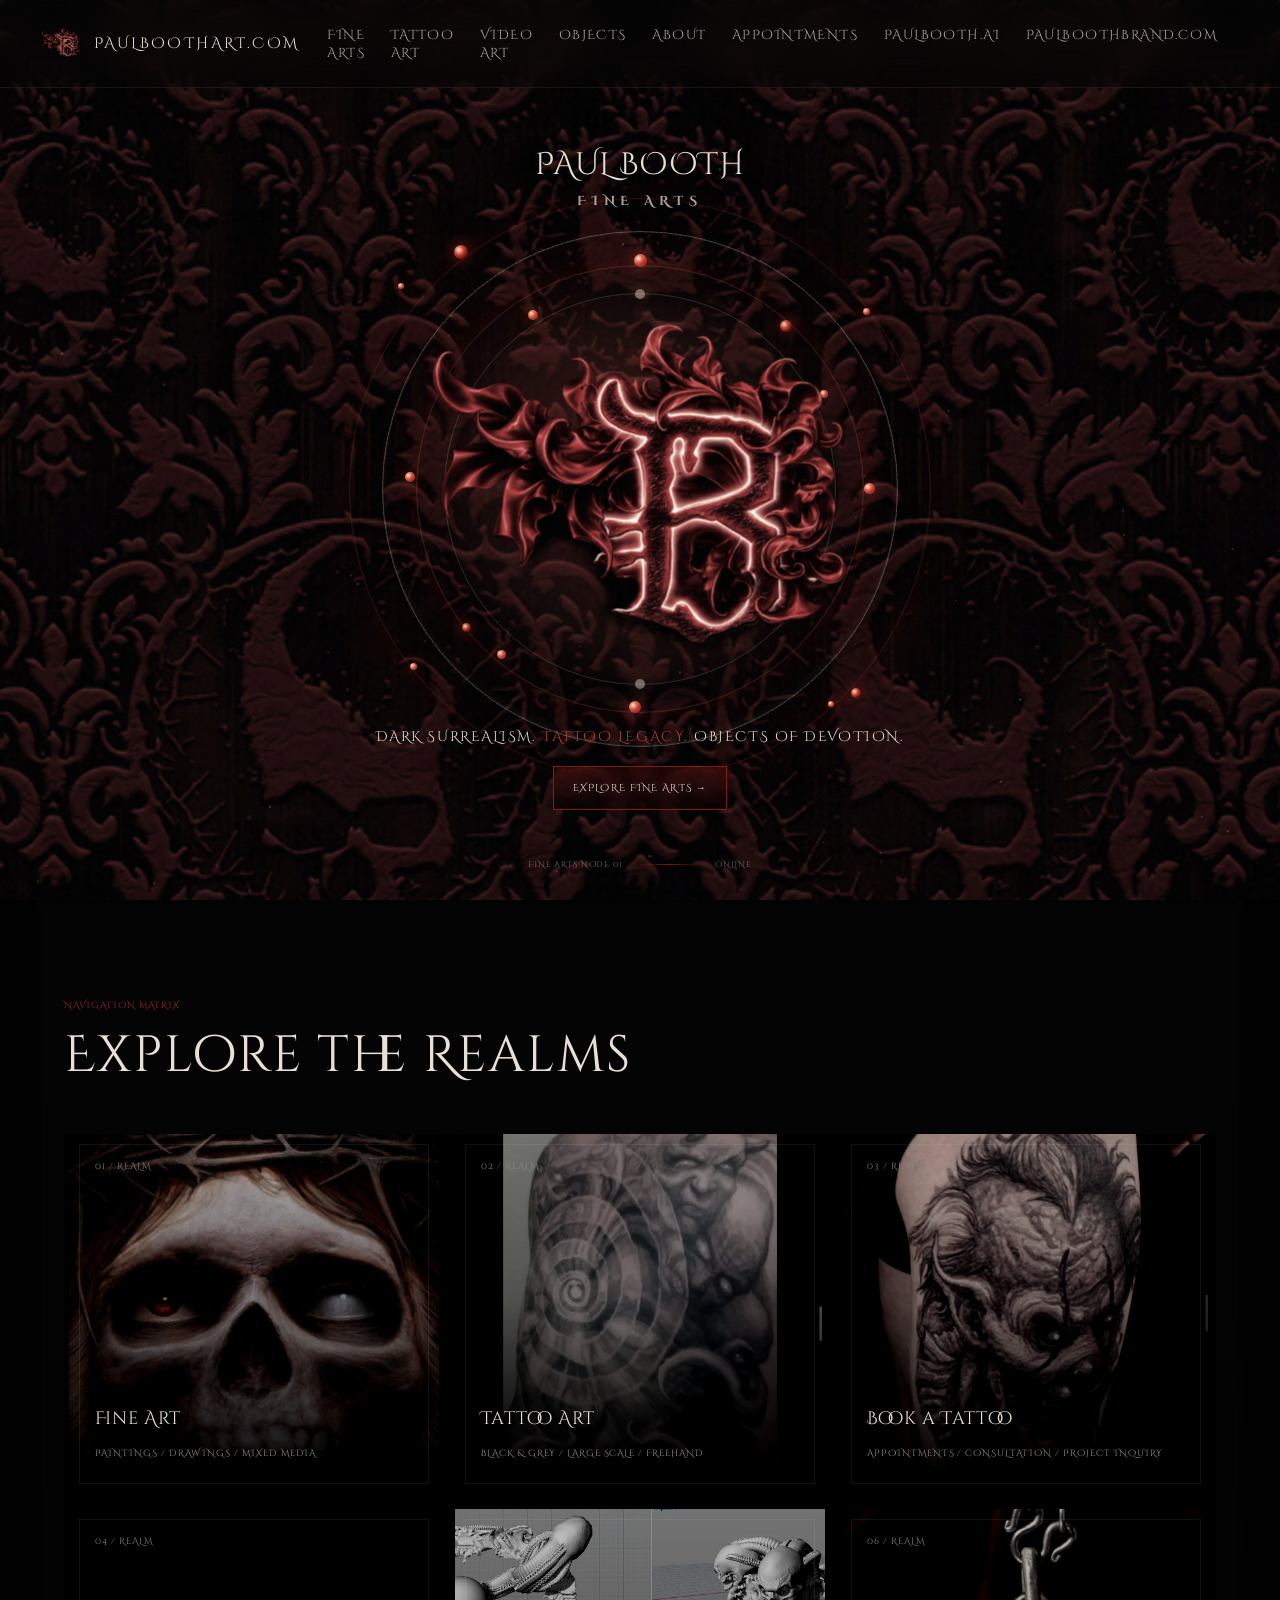
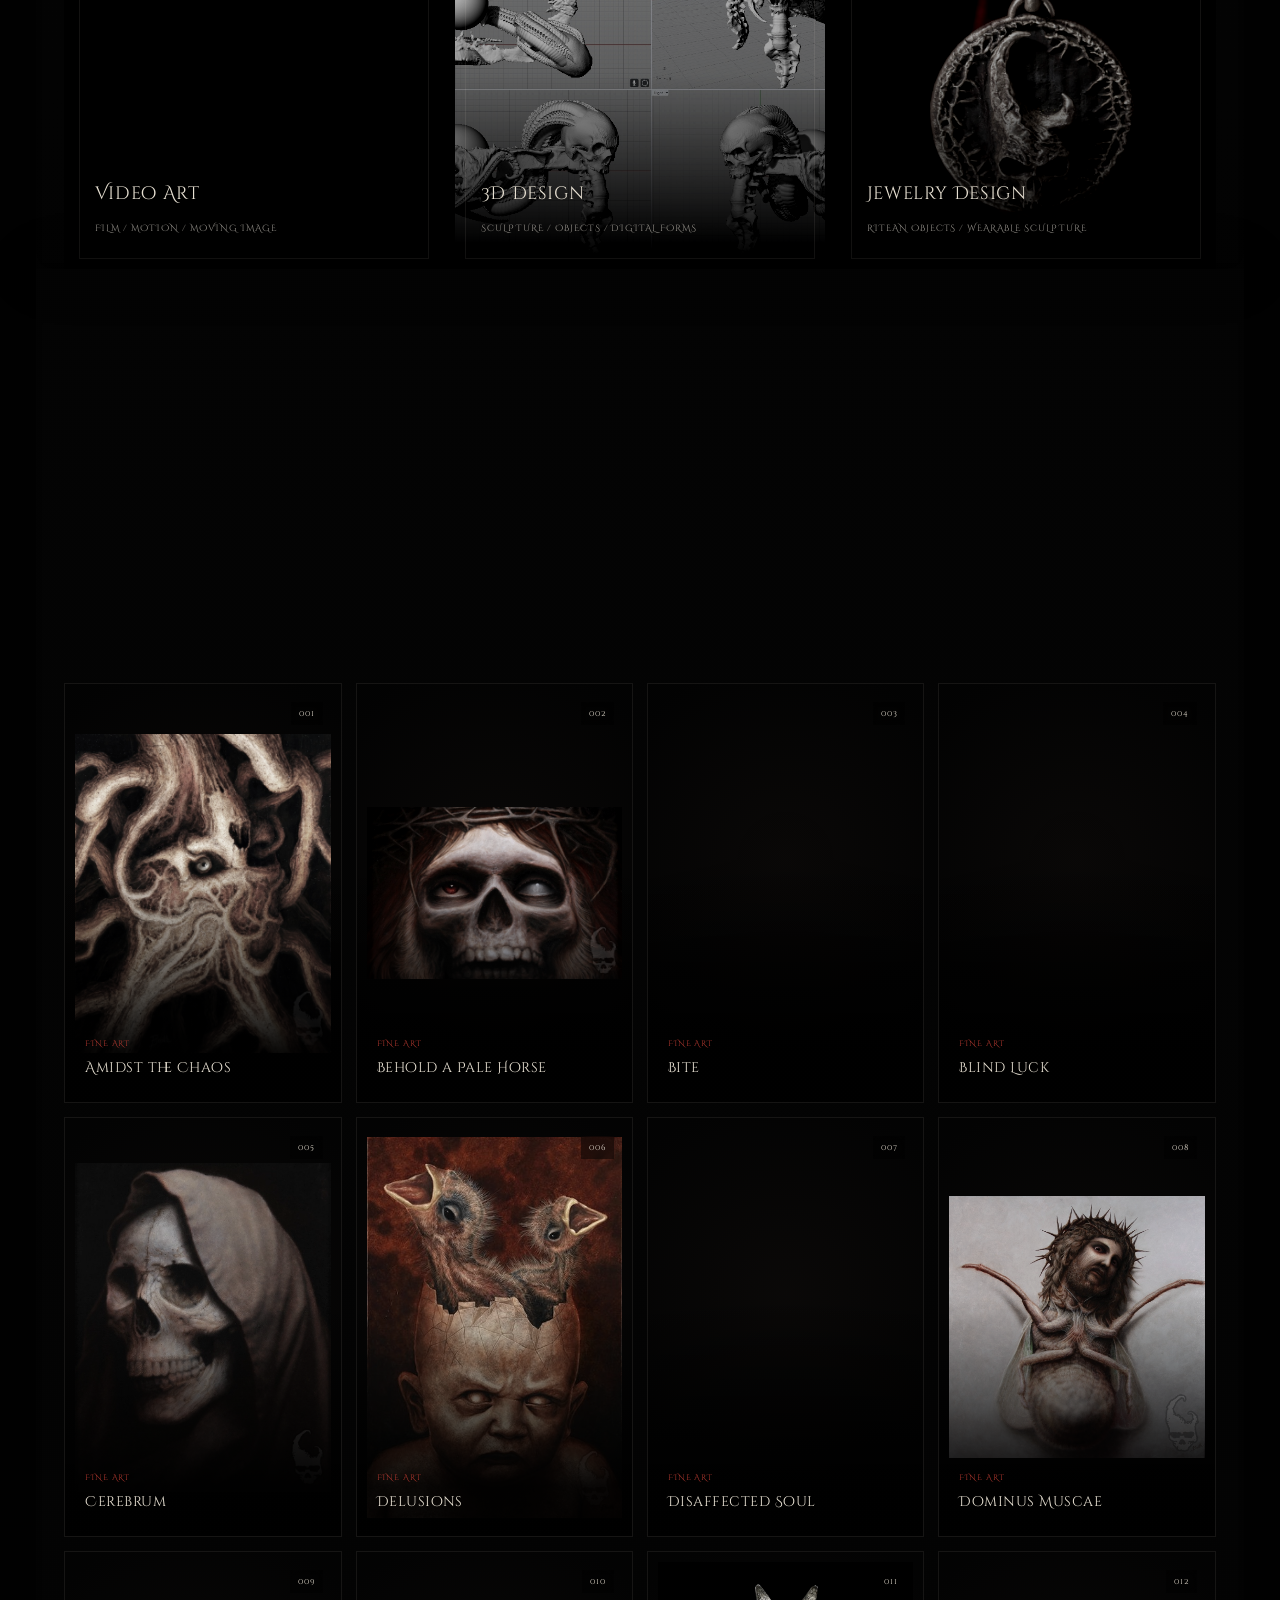
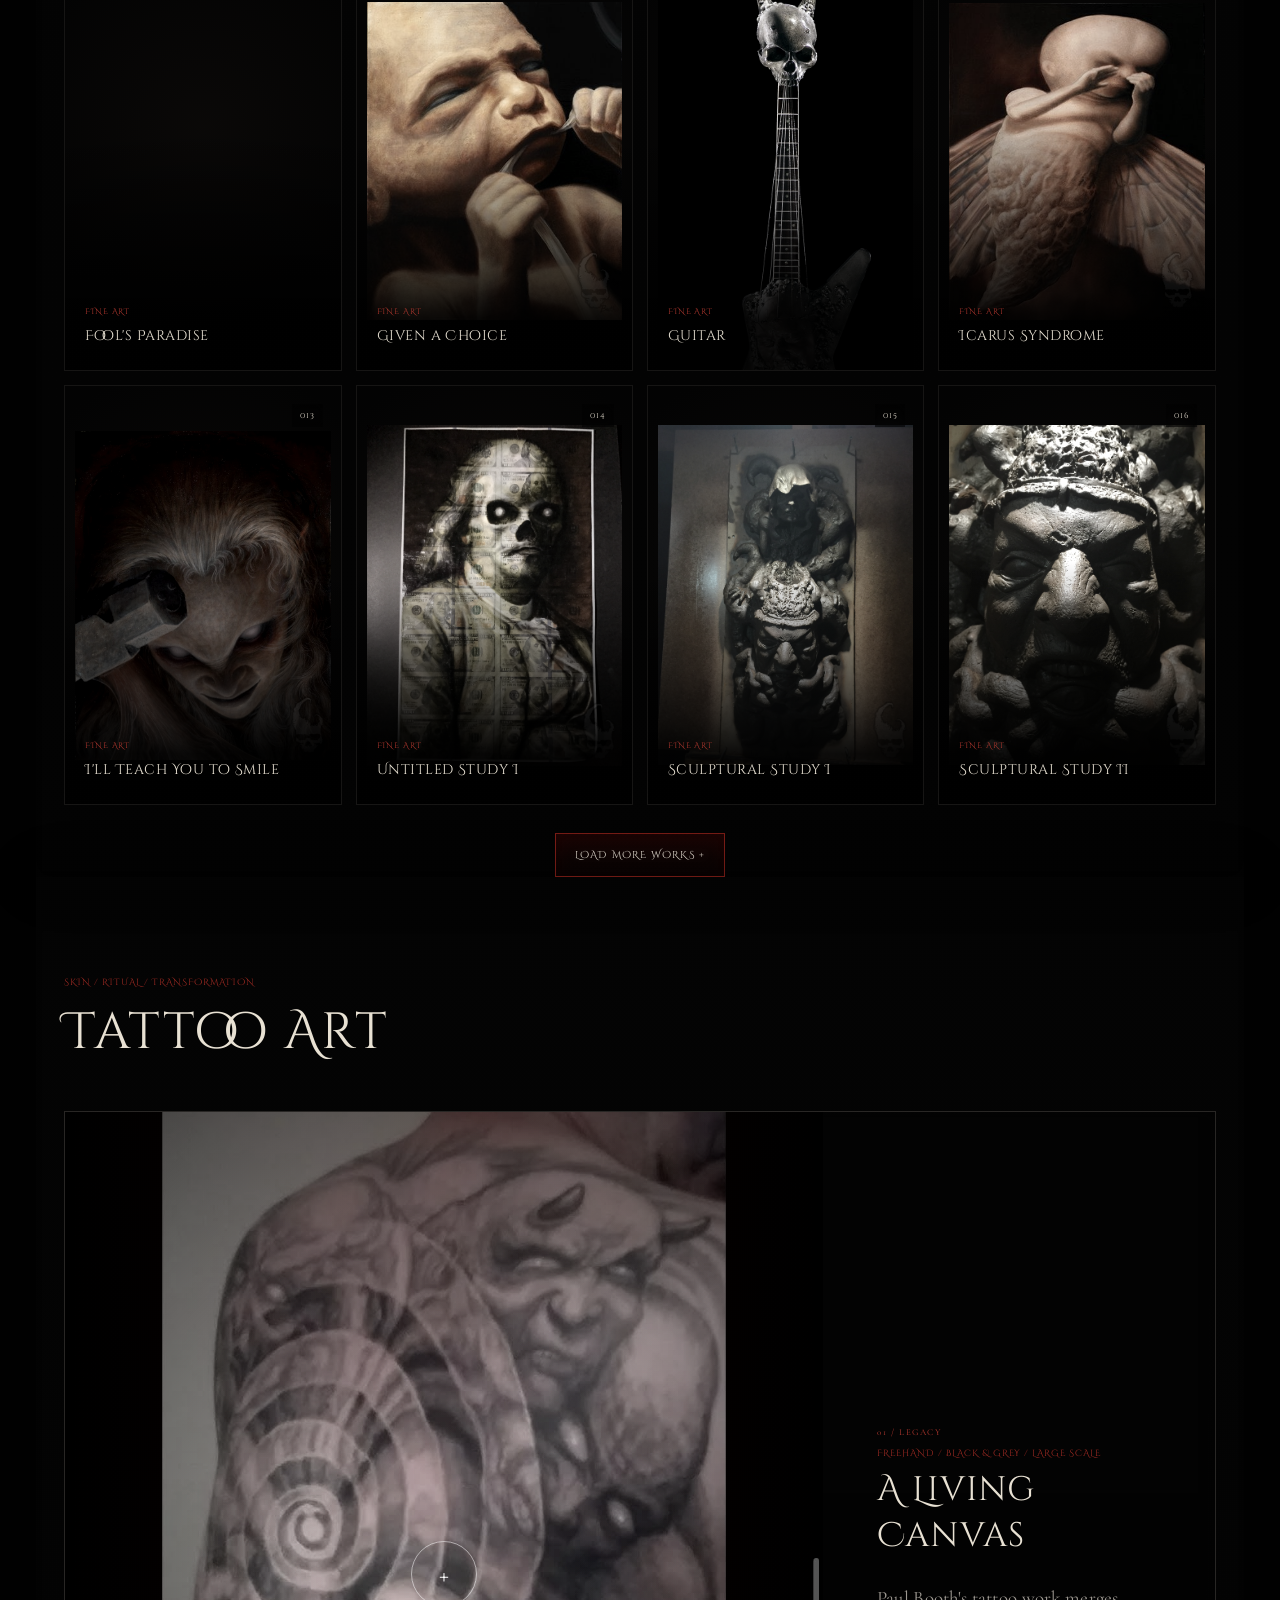
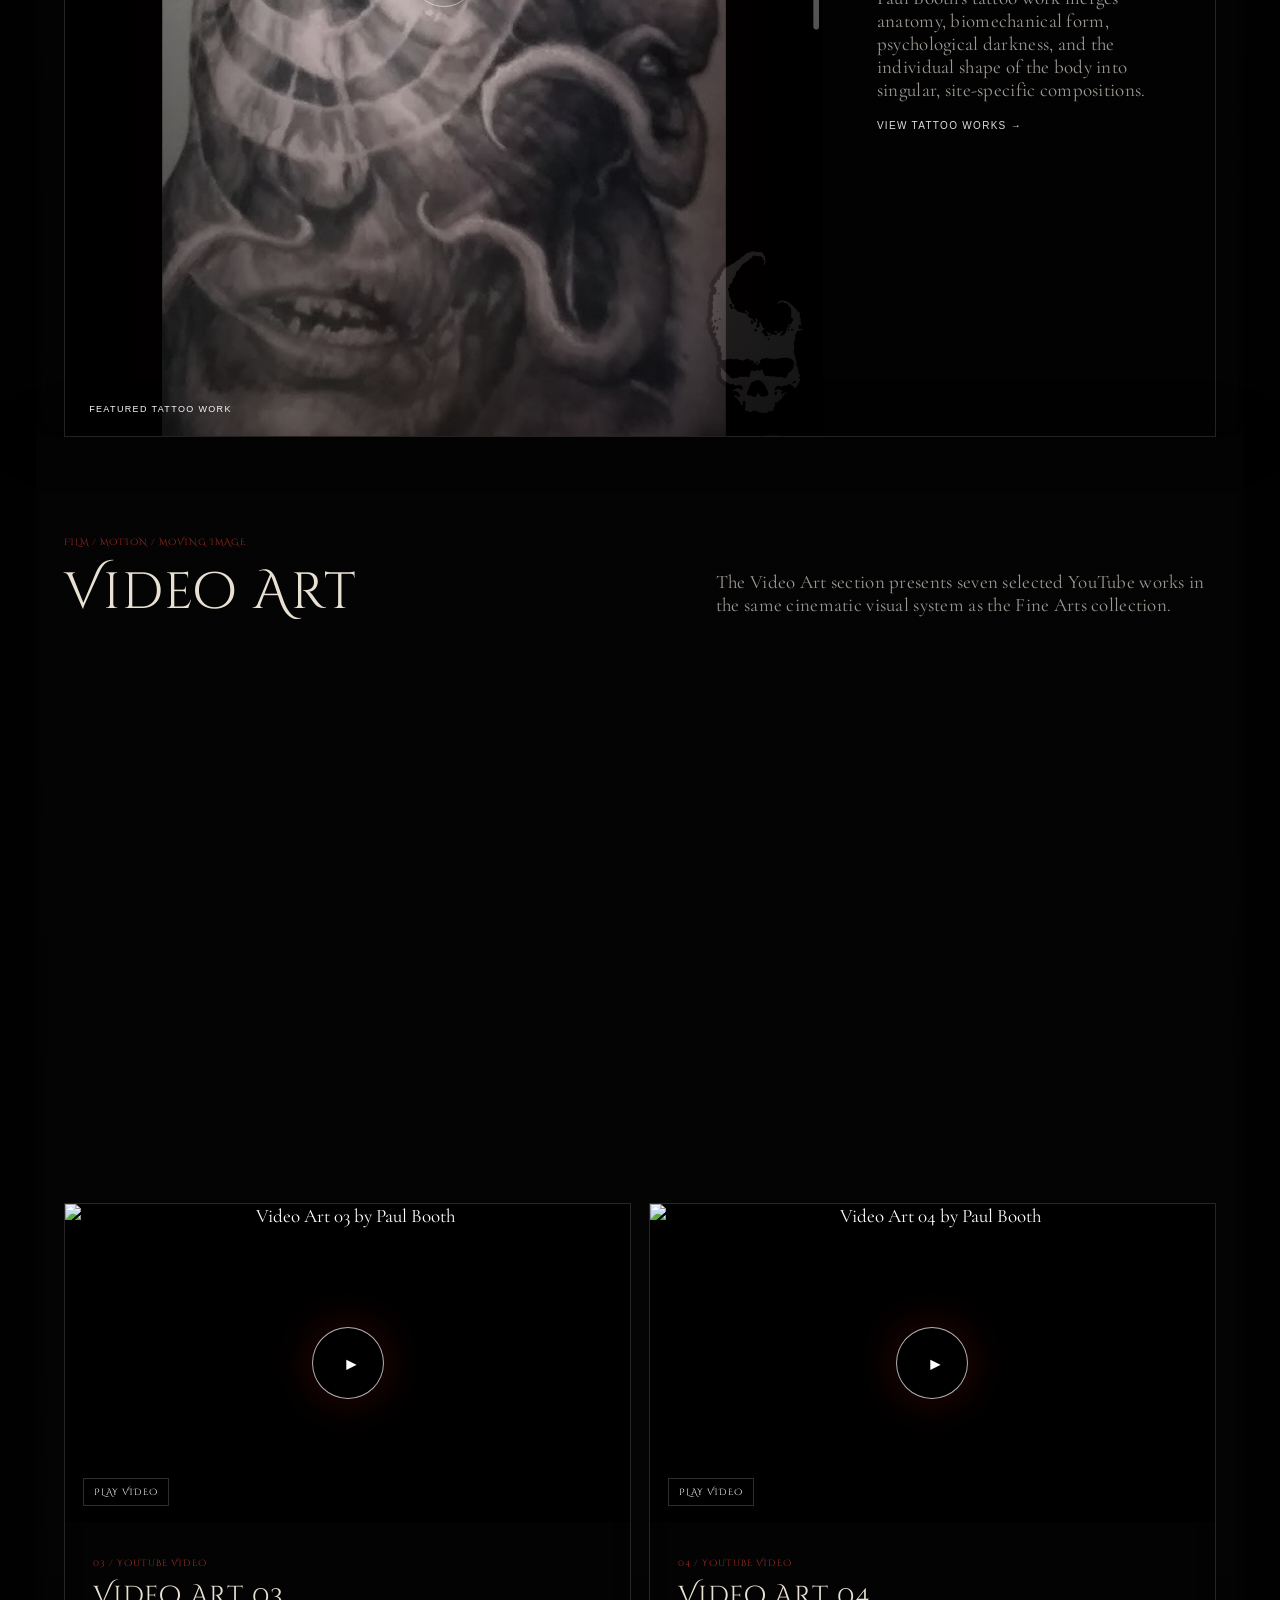
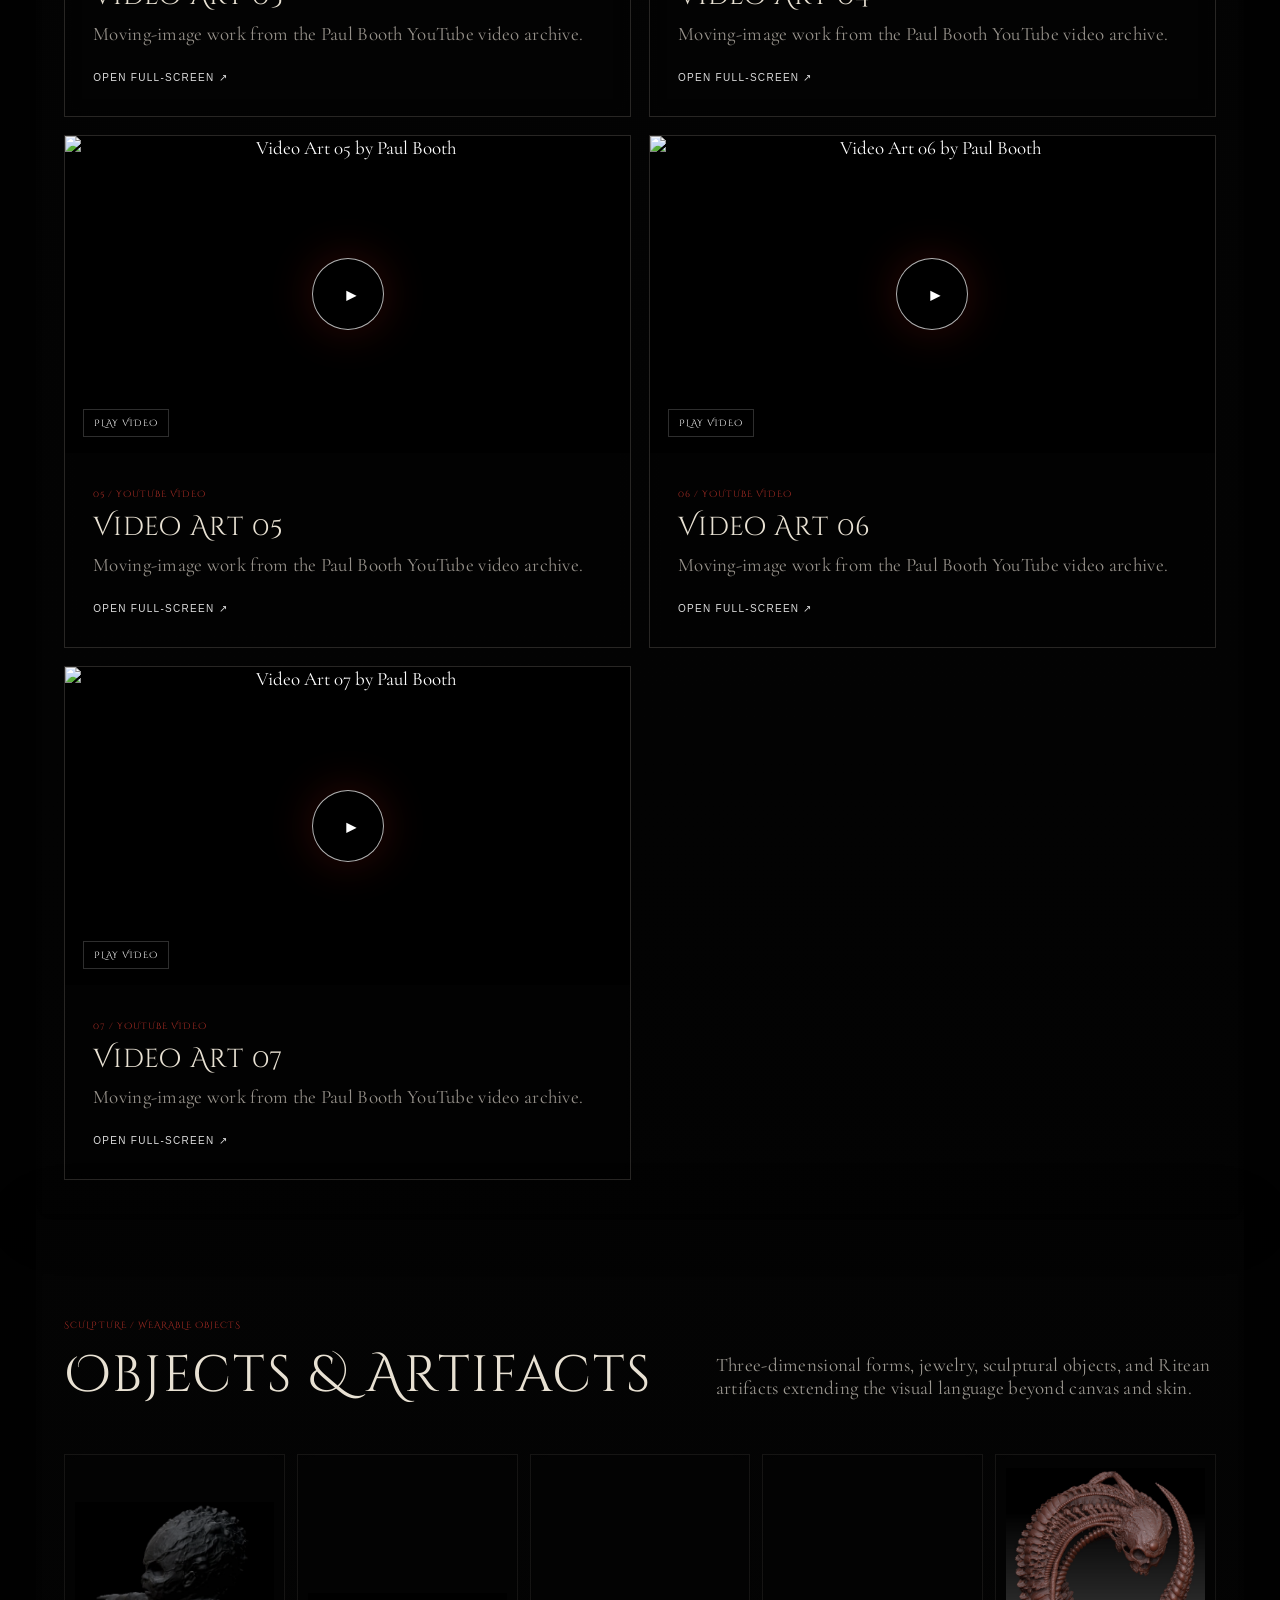
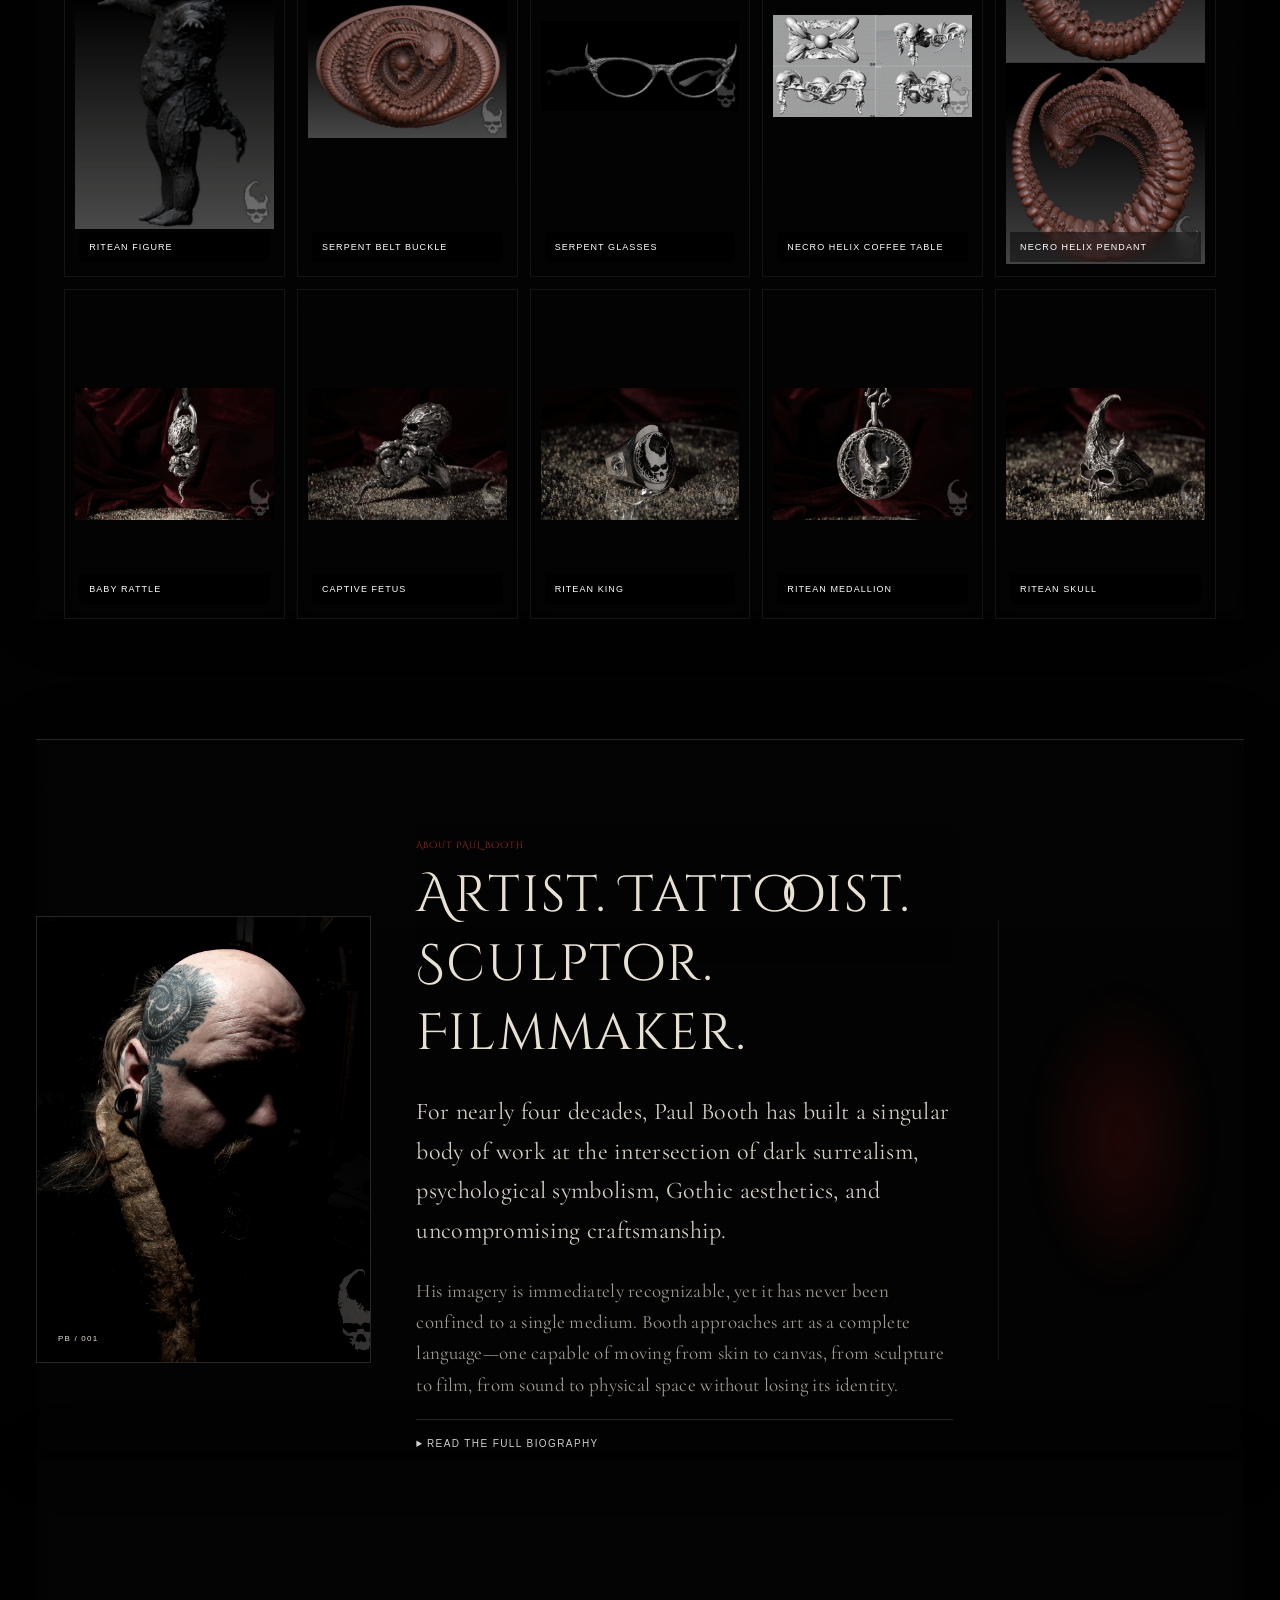
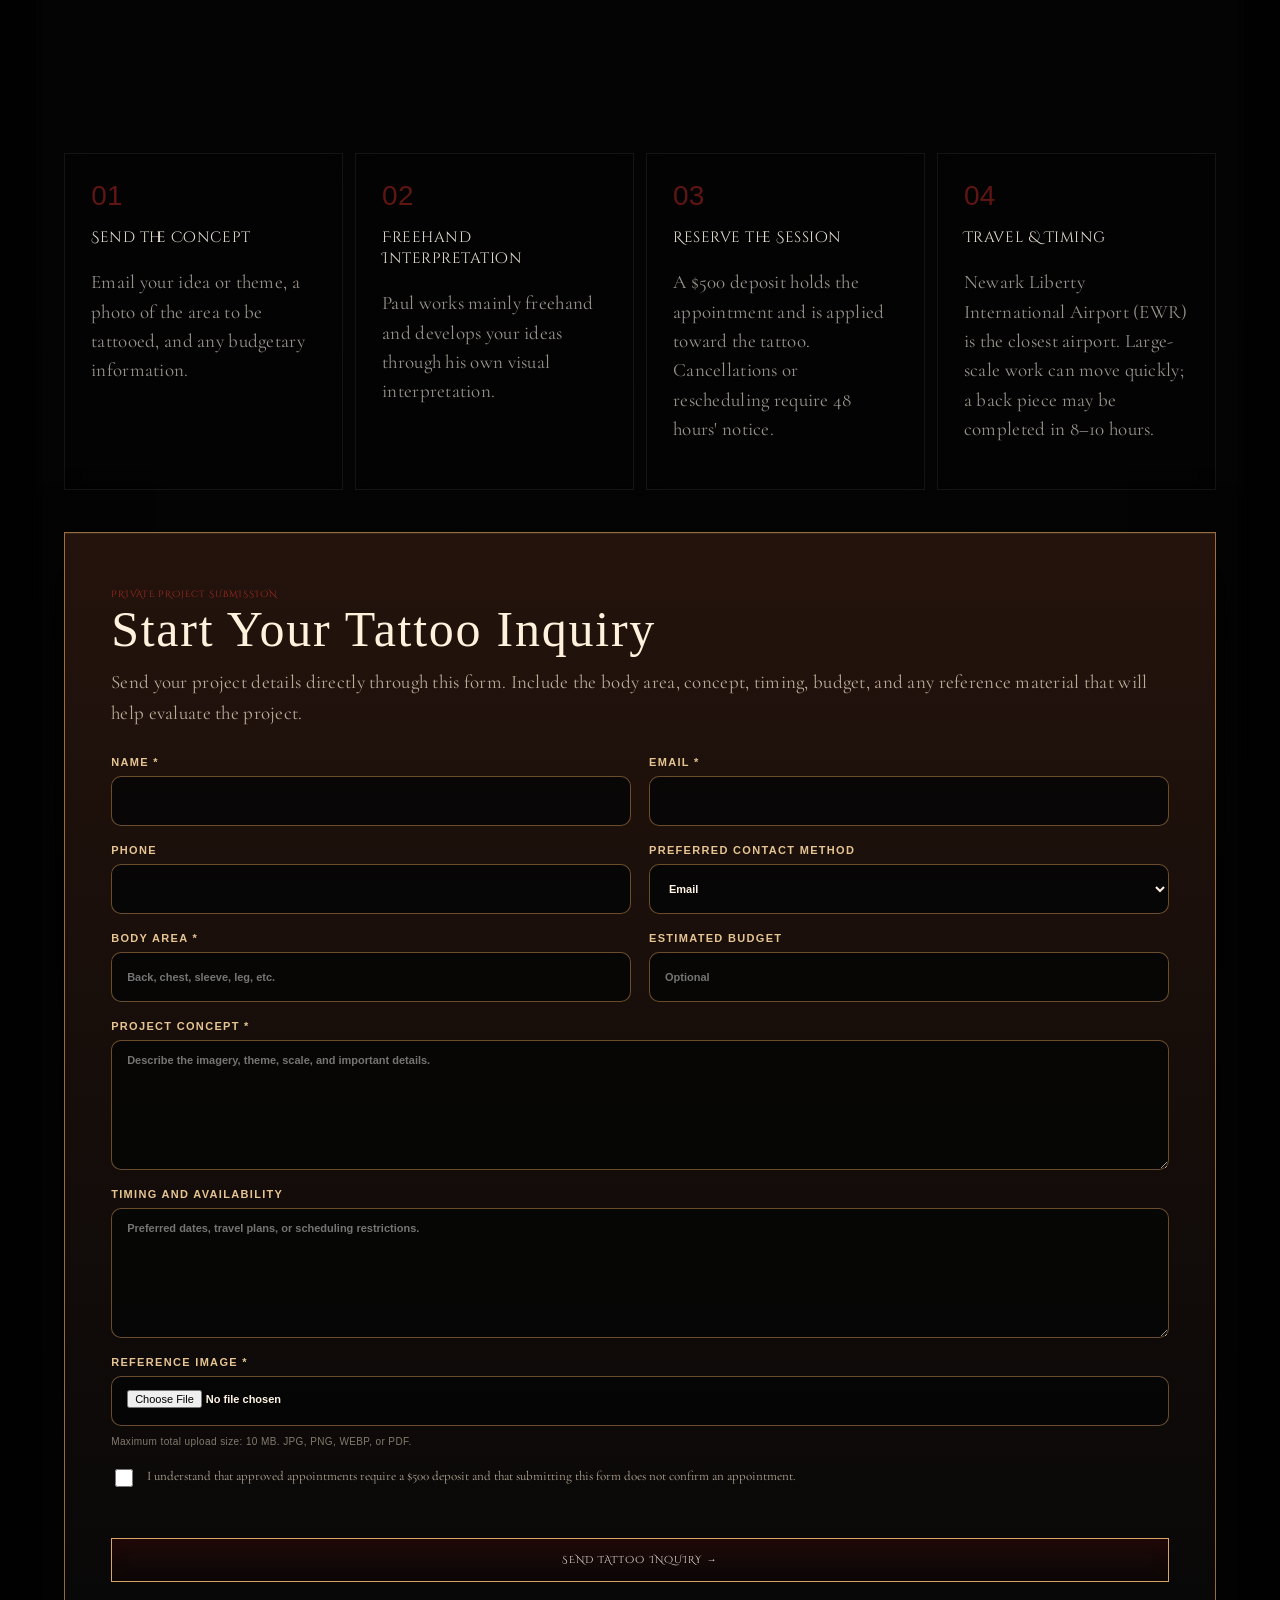
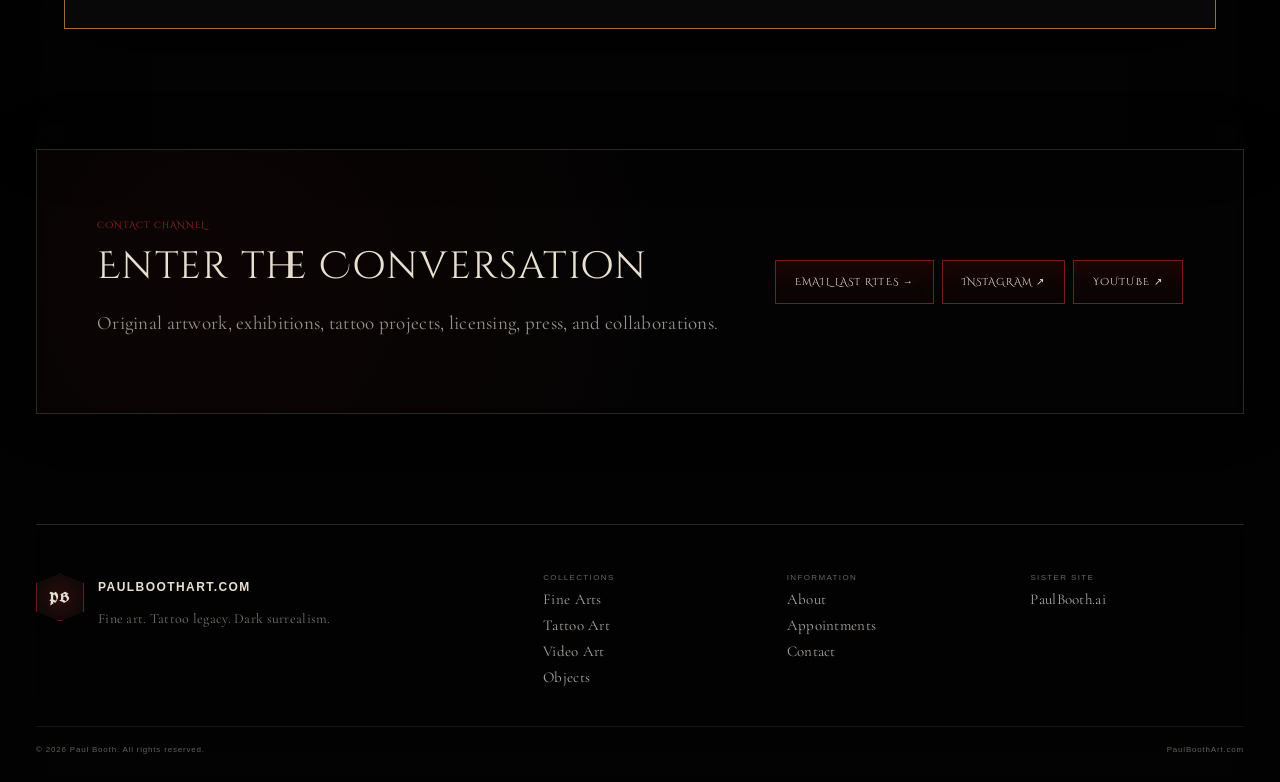
==== commit 959403f5: "SEO: pre-render gallery grids and add image sitemap All 112 catalogued works were injected by conten" ====
--- a/index.html
+++ b/index.html
@@ -1174,6 +1174,11 @@
   <link rel="shortcut icon" href="/favicon.ico?v=20260807c" />
   <link rel="preload" href="assets/audio/pulse01.mp3?v=20260808a" as="audio" type="audio/mpeg" />
   <link rel="apple-touch-icon" href="/apple-touch-icon.png?v=20260807c" />
+
+  <!-- Pre-rendered cards carry .reveal, which starts at opacity:0 and is revealed
+       by an IntersectionObserver. Without JS that observer never runs, so the
+       baked-in gallery would stay invisible. -->
+  <noscript><style>.reveal{opacity:1 !important;transform:none !important}</style></noscript>
 
   <script type="application/ld+json">
   {
@@ -1284,13 +1289,13 @@
       <div class="hero-status" aria-hidden="true"><span>FINE ARTS NODE 01</span><span class="status-line"></span><span>ONLINE</span></div>
     </section>
 
-    <section class="realms section-shell" aria-labelledby="realms-title"><div class="section-heading reveal"><span class="eyebrow">Navigation Matrix</span><h2 id="realms-title">Explore the Realms</h2></div><div id="realm-grid" class="realm-grid"></div></section>
+    <section class="realms section-shell" aria-labelledby="realms-title"><div class="section-heading reveal"><span class="eyebrow">Navigation Matrix</span><h2 id="realms-title">Explore the Realms</h2></div><div id="realm-grid" class="realm-grid"><!-- PRERENDER:realm-grid:BEGIN --><a class="realm-card reveal" href="#fine-art" style='--image:url("content/images/Behold_A_Pale_Horse-copy.jpg")'><span class="realm-index">01 / REALM</span><h3>Fine Art</h3><p>Paintings / Drawings / Mixed Media</p></a><a class="realm-card reveal" href="#tattoo-art" style='--image:url("content/images/IMG_9975.jpg")'><span class="realm-index">02 / REALM</span><h3>Tattoo Art</h3><p>Black &amp; Grey / Large Scale / Freehand</p></a><a class="realm-card reveal" href="#appointment" style='--image:url("content/images/book-your-tattoo.jpg")'><span class="realm-index">03 / REALM</span><h3>Book a Tattoo</h3><p>Appointments / Consultation / Project Inquiry</p></a><a class="realm-card reveal" href="#video-art" style='--image:url("https://i.ytimg.com/vi/PNu_s3zTuwQ/hqdefault.jpg")'><span class="realm-index">04 / REALM</span><h3>Video Art</h3><p>Film / Motion / Moving Image</p></a><a class="realm-card reveal" href="#objects" style='--image:url("content/images/NecroHelix-Coffee-Table.jpg")'><span class="realm-index">05 / REALM</span><h3>3D Design</h3><p>Sculpture / Objects / Digital Forms</p></a><a class="realm-card reveal" href="#objects" style='--image:url("content/images/RiteanMedallion.jpg")'><span class="realm-index">06 / REALM</span><h3>Jewelry Design</h3><p>Ritean Objects / Wearable Sculpture</p></a><!-- PRERENDER:realm-grid:END --></div></section>
 
     <section id="fine-art" class="archive section-shell" aria-labelledby="fine-art-title">
-      <div class="section-heading reveal split-heading"><div><span class="eyebrow">Paintings / Drawings / Mixed Media</span><h2 id="fine-art-title">Fine Arts</h2></div><p id="fine-art-count">112 works and films cataloged</p></div>
+      <div class="section-heading reveal split-heading"><div><span class="eyebrow">Paintings / Drawings / Mixed Media</span><h2 id="fine-art-title">Fine Arts</h2></div><p id="fine-art-count"><!-- PRERENDER:fine-art-count:BEGIN -->105 artworks · 7 films<!-- PRERENDER:fine-art-count:END --></p></div>
       <p class="collection-intro reveal">Dark surrealist works formed from psychological pressure, ritual symbolism, organic distortion, and the confrontation of the human shadow. Explore the complete collection below.</p>
       <div class="filter-bar reveal" role="group" aria-label="Fine arts collection categories"><button class="filter active" data-filter="all">All Works</button><button class="filter" data-filter="fine-art">Paintings & Drawings</button><button class="filter" data-filter="tattoo">Tattoo Art</button><button class="filter" data-filter="video">Video Art</button><button class="filter" data-filter="3d">3D Design</button><button class="filter" data-filter="jewelry">Jewelry</button></div>
-      <div id="project-grid" class="project-grid"></div><button id="load-more" class="secondary-button load-more" type="button">Load more works <span>+</span></button>
+      <div id="project-grid" class="project-grid"><!-- PRERENDER:project-grid:BEGIN --><button class="project-card" type="button" data-id="fine-art-001"><span class="project-visual"><img src="content/images/AmidstTheChaos_16x20-copy.jpg" alt="Amidst the Chaos by Paul Booth" loading="lazy" decoding="async"><span class="project-overlay"></span></span><span class="project-number">001</span><span class="project-meta"><span>Fine Art</span><h3>Amidst the Chaos</h3></span></button><button class="project-card" type="button" data-id="fine-art-002"><span class="project-visual"><img src="content/images/Behold_A_Pale_Horse-copy.jpg" alt="Behold a Pale Horse by Paul Booth" loading="lazy" decoding="async"><span class="project-overlay"></span></span><span class="project-number">002</span><span class="project-meta"><span>Fine Art</span><h3>Behold a Pale Horse</h3></span></button><button class="project-card" type="button" data-id="fine-art-003"><span class="project-visual"><img src="content/images/Bite-copy.jpg" alt="Bite by Paul Booth" loading="lazy" decoding="async"><span class="project-overlay"></span></span><span class="project-number">003</span><span class="project-meta"><span>Fine Art</span><h3>Bite</h3></span></button><button class="project-card" type="button" data-id="fine-art-004"><span class="project-visual"><img src="content/images/Blind_Luck-copy.jpg" alt="Blind Luck by Paul Booth" loading="lazy" decoding="async"><span class="project-overlay"></span></span><span class="project-number">004</span><span class="project-meta"><span>Fine Art</span><h3>Blind Luck</h3></span></button><button class="project-card" type="button" data-id="fine-art-005"><span class="project-visual"><img src="content/images/Cerebrum-copy.jpg" alt="Cerebrum by Paul Booth" loading="lazy" decoding="async"><span class="project-overlay"></span></span><span class="project-number">005</span><span class="project-meta"><span>Fine Art</span><h3>Cerebrum</h3></span></button><button class="project-card" type="button" data-id="fine-art-006"><span class="project-visual"><img src="content/images/Delusions-copy.jpg" alt="Delusions by Paul Booth" loading="lazy" decoding="async"><span class="project-overlay"></span></span><span class="project-number">006</span><span class="project-meta"><span>Fine Art</span><h3>Delusions</h3></span></button><button class="project-card" type="button" data-id="fine-art-007"><span class="project-visual"><img src="content/images/Disaffected_soul-copy.jpg" alt="Disaffected Soul by Paul Booth" loading="lazy" decoding="async"><span class="project-overlay"></span></span><span class="project-number">007</span><span class="project-meta"><span>Fine Art</span><h3>Disaffected Soul</h3></span></button><button class="project-card" type="button" data-id="fine-art-008"><span class="project-visual"><img src="content/images/Dominus_Muscae_rgb-copy.jpg" alt="Dominus Muscae by Paul Booth" loading="lazy" decoding="async"><span class="project-overlay"></span></span><span class="project-number">008</span><span class="project-meta"><span>Fine Art</span><h3>Dominus Muscae</h3></span></button><button class="project-card" type="button" data-id="fine-art-009"><span class="project-visual"><img src="content/images/Fools_Paradise-copy.jpg" alt="Fool's Paradise by Paul Booth" loading="lazy" decoding="async"><span class="project-overlay"></span></span><span class="project-number">009</span><span class="project-meta"><span>Fine Art</span><h3>Fool's Paradise</h3></span></button><button class="project-card" type="button" data-id="fine-art-010"><span class="project-visual"><img src="content/images/Given_a_Choice-copy.jpg" alt="Given a Choice by Paul Booth" loading="lazy" decoding="async"><span class="project-overlay"></span></span><span class="project-number">010</span><span class="project-meta"><span>Fine Art</span><h3>Given a Choice</h3></span></button><button class="project-card" type="button" data-id="fine-art-011"><span class="project-visual"><img src="content/images/Guitar-2-copy.jpg" alt="Guitar by Paul Booth" loading="lazy" decoding="async"><span class="project-overlay"></span></span><span class="project-number">011</span><span class="project-meta"><span>Fine Art</span><h3>Guitar</h3></span></button><button class="project-card" type="button" data-id="fine-art-012"><span class="project-visual"><img src="content/images/Icarus_Syndrome-copy.jpg" alt="Icarus Syndrome by Paul Booth" loading="lazy" decoding="async"><span class="project-overlay"></span></span><span class="project-number">012</span><span class="project-meta"><span>Fine Art</span><h3>Icarus Syndrome</h3></span></button><button class="project-card" type="button" data-id="fine-art-013"><span class="project-visual"><img src="content/images/I-ll_Teach_You_To_Smile-copy.jpg" alt="I'll Teach You to Smile by Paul Booth" loading="lazy" decoding="async"><span class="project-overlay"></span></span><span class="project-number">013</span><span class="project-meta"><span>Fine Art</span><h3>I'll Teach You to Smile</h3></span></button><button class="project-card" type="button" data-id="fine-art-014"><span class="project-visual"><img src="content/images/IMG_1708-copy.jpg" alt="Untitled Study I by Paul Booth" loading="lazy" decoding="async"><span class="project-overlay"></span></span><span class="project-number">014</span><span class="project-meta"><span>Fine Art</span><h3>Untitled Study I</h3></span></button><button class="project-card" type="button" data-id="fine-art-015"><span class="project-visual"><img src="content/images/IMG_3292-copy.jpg" alt="Sculptural Study I by Paul Booth" loading="lazy" decoding="async"><span class="project-overlay"></span></span><span class="project-number">015</span><span class="project-meta"><span>Fine Art</span><h3>Sculptural Study I</h3></span></button><button class="project-card" type="button" data-id="fine-art-016"><span class="project-visual"><img src="content/images/IMG_3293-copy.jpg" alt="Sculptural Study II by Paul Booth" loading="lazy" decoding="async"><span class="project-overlay"></span></span><span class="project-number">016</span><span class="project-meta"><span>Fine Art</span><h3>Sculptural Study II</h3></span></button><!-- PRERENDER:project-grid:END --></div><button id="load-more" class="secondary-button load-more" type="button">Load more works <span>+</span></button>
     </section>
 
 
@@ -1298,10 +1303,10 @@
 
     <section id="video-art" class="video-art section-shell" aria-labelledby="video-title">
       <div class="section-heading reveal split-heading"><div><span class="eyebrow">Film / Motion / Moving Image</span><h2 id="video-title">Video Art</h2></div><p>The Video Art section presents seven selected YouTube works in the same cinematic visual system as the Fine Arts collection.</p></div>
-      <div id="video-grid" class="video-grid"></div>
+      <div id="video-grid" class="video-grid"><!-- PRERENDER:video-grid:BEGIN --><article class="video-card reveal"><div class="video-frame"><button class="youtube-poster-button" type="button" data-youtube-open="video-youtube-01" aria-label="Open Video Art 01"><img src="https://i.ytimg.com/vi/PNu_s3zTuwQ/hqdefault.jpg" alt="Video Art 01 by Paul Booth" loading="lazy"><span class="youtube-play" aria-hidden="true">▶</span><span class="youtube-poster-label">PLAY VIDEO</span></button></div><div class="video-meta"><span class="eyebrow">01 / YOUTUBE VIDEO</span><h3>Video Art 01</h3><p>Moving-image work from the Paul Booth YouTube video archive.</p><button class="text-link video-expand" data-id="video-youtube-01" type="button">Open full-screen <span>↗</span></button></div></article><article class="video-card reveal"><div class="video-frame"><button class="youtube-poster-button" type="button" data-youtube-open="video-youtube-02" aria-label="Open Video Art 02"><img src="https://i.ytimg.com/vi/4L_wgpLDmQ4/hqdefault.jpg" alt="Video Art 02 by Paul Booth" loading="lazy"><span class="youtube-play" aria-hidden="true">▶</span><span class="youtube-poster-label">PLAY VIDEO</span></button></div><div class="video-meta"><span class="eyebrow">02 / YOUTUBE VIDEO</span><h3>Video Art 02</h3><p>Moving-image work from the Paul Booth YouTube video archive.</p><button class="text-link video-expand" data-id="video-youtube-02" type="button">Open full-screen <span>↗</span></button></div></article><article class="video-card reveal"><div class="video-frame"><button class="youtube-poster-button" type="button" data-youtube-open="video-youtube-03" aria-label="Open Video Art 03"><img src="https://i.ytimg.com/vi/NLal1s6Wv_o/hqdefault.jpg" alt="Video Art 03 by Paul Booth" loading="lazy"><span class="youtube-play" aria-hidden="true">▶</span><span class="youtube-poster-label">PLAY VIDEO</span></button></div><div class="video-meta"><span class="eyebrow">03 / YOUTUBE VIDEO</span><h3>Video Art 03</h3><p>Moving-image work from the Paul Booth YouTube video archive.</p><button class="text-link video-expand" data-id="video-youtube-03" type="button">Open full-screen <span>↗</span></button></div></article><article class="video-card reveal"><div class="video-frame"><button class="youtube-poster-button" type="button" data-youtube-open="video-youtube-04" aria-label="Open Video Art 04"><img src="https://i.ytimg.com/vi/-8VUREsHE-k/hqdefault.jpg" alt="Video Art 04 by Paul Booth" loading="lazy"><span class="youtube-play" aria-hidden="true">▶</span><span class="youtube-poster-label">PLAY VIDEO</span></button></div><div class="video-meta"><span class="eyebrow">04 / YOUTUBE VIDEO</span><h3>Video Art 04</h3><p>Moving-image work from the Paul Booth YouTube video archive.</p><button class="text-link video-expand" data-id="video-youtube-04" type="button">Open full-screen <span>↗</span></button></div></article><article class="video-card reveal"><div class="video-frame"><button class="youtube-poster-button" type="button" data-youtube-open="video-youtube-05" aria-label="Open Video Art 05"><img src="https://i.ytimg.com/vi/BFpSQOAhMdU/hqdefault.jpg" alt="Video Art 05 by Paul Booth" loading="lazy"><span class="youtube-play" aria-hidden="true">▶</span><span class="youtube-poster-label">PLAY VIDEO</span></button></div><div class="video-meta"><span class="eyebrow">05 / YOUTUBE VIDEO</span><h3>Video Art 05</h3><p>Moving-image work from the Paul Booth YouTube video archive.</p><button class="text-link video-expand" data-id="video-youtube-05" type="button">Open full-screen <span>↗</span></button></div></article><article class="video-card reveal"><div class="video-frame"><button class="youtube-poster-button" type="button" data-youtube-open="video-youtube-06" aria-label="Open Video Art 06"><img src="https://i.ytimg.com/vi/lZkKbnRLj14/hqdefault.jpg" alt="Video Art 06 by Paul Booth" loading="lazy"><span class="youtube-play" aria-hidden="true">▶</span><span class="youtube-poster-label">PLAY VIDEO</span></button></div><div class="video-meta"><span class="eyebrow">06 / YOUTUBE VIDEO</span><h3>Video Art 06</h3><p>Moving-image work from the Paul Booth YouTube video archive.</p><button class="text-link video-expand" data-id="video-youtube-06" type="button">Open full-screen <span>↗</span></button></div></article><article class="video-card reveal"><div class="video-frame"><button class="youtube-poster-button" type="button" data-youtube-open="video-youtube-07" aria-label="Open Video Art 07"><img src="https://i.ytimg.com/vi/AQzSFDiyi64/hqdefault.jpg" alt="Video Art 07 by Paul Booth" loading="lazy"><span class="youtube-play" aria-hidden="true">▶</span><span class="youtube-poster-label">PLAY VIDEO</span></button></div><div class="video-meta"><span class="eyebrow">07 / YOUTUBE VIDEO</span><h3>Video Art 07</h3><p>Moving-image work from the Paul Booth YouTube video archive.</p><button class="text-link video-expand" data-id="video-youtube-07" type="button">Open full-screen <span>↗</span></button></div></article><!-- PRERENDER:video-grid:END --></div>
     </section>
 
-    <section id="objects" class="machines section-shell"><div class="section-heading reveal split-heading"><div><span class="eyebrow">Sculpture / Wearable Objects</span><h2>Objects & Artifacts</h2></div><p>Three-dimensional forms, jewelry, sculptural objects, and Ritean artifacts extending the visual language beyond canvas and skin.</p></div><div id="object-grid" class="machine-grid"></div></section>
+    <section id="objects" class="machines section-shell"><div class="section-heading reveal split-heading"><div><span class="eyebrow">Sculpture / Wearable Objects</span><h2>Objects & Artifacts</h2></div><p>Three-dimensional forms, jewelry, sculptural objects, and Ritean artifacts extending the visual language beyond canvas and skin.</p></div><div id="object-grid" class="machine-grid"><!-- PRERENDER:object-grid:BEGIN --><button class="machine-card" data-id="3d-001"><img src="content/images/Baby.png" alt="Ritean Figure by Paul Booth" loading="lazy"><span>Ritean Figure</span></button><button class="machine-card" data-id="3d-002"><img src="content/images/Belt-Buckle.png" alt="Serpent Belt Buckle by Paul Booth" loading="lazy"><span>Serpent Belt Buckle</span></button><button class="machine-card" data-id="3d-003"><img src="content/images/Glasses.jpg" alt="Serpent Glasses by Paul Booth" loading="lazy"><span>Serpent Glasses</span></button><button class="machine-card" data-id="3d-004"><img src="content/images/NecroHelix-Coffee-Table.jpg" alt="Necro Helix Coffee Table by Paul Booth" loading="lazy"><span>Necro Helix Coffee Table</span></button><button class="machine-card" data-id="3d-005"><img src="content/images/NecroHelixPendant.jpg" alt="Necro Helix Pendant by Paul Booth" loading="lazy"><span>Necro Helix Pendant</span></button><button class="machine-card" data-id="jewelry-001"><img src="content/images/BabyRattle.jpg" alt="Baby Rattle by Paul Booth" loading="lazy"><span>Baby Rattle</span></button><button class="machine-card" data-id="jewelry-002"><img src="content/images/CaptiveFetus.jpg" alt="Captive Fetus by Paul Booth" loading="lazy"><span>Captive Fetus</span></button><button class="machine-card" data-id="jewelry-003"><img src="content/images/RiteanKing.jpg" alt="Ritean King by Paul Booth" loading="lazy"><span>Ritean King</span></button><button class="machine-card" data-id="jewelry-004"><img src="content/images/RiteanMedallion.jpg" alt="Ritean Medallion by Paul Booth" loading="lazy"><span>Ritean Medallion</span></button><button class="machine-card" data-id="jewelry-005"><img src="content/images/RiteanSkull.jpg" alt="Ritean Skull by Paul Booth" loading="lazy"><span>Ritean Skull</span></button><!-- PRERENDER:object-grid:END --></div></section>
 
     <section id="about" class="about section-shell reveal">
       <div class="about-photo-frame">
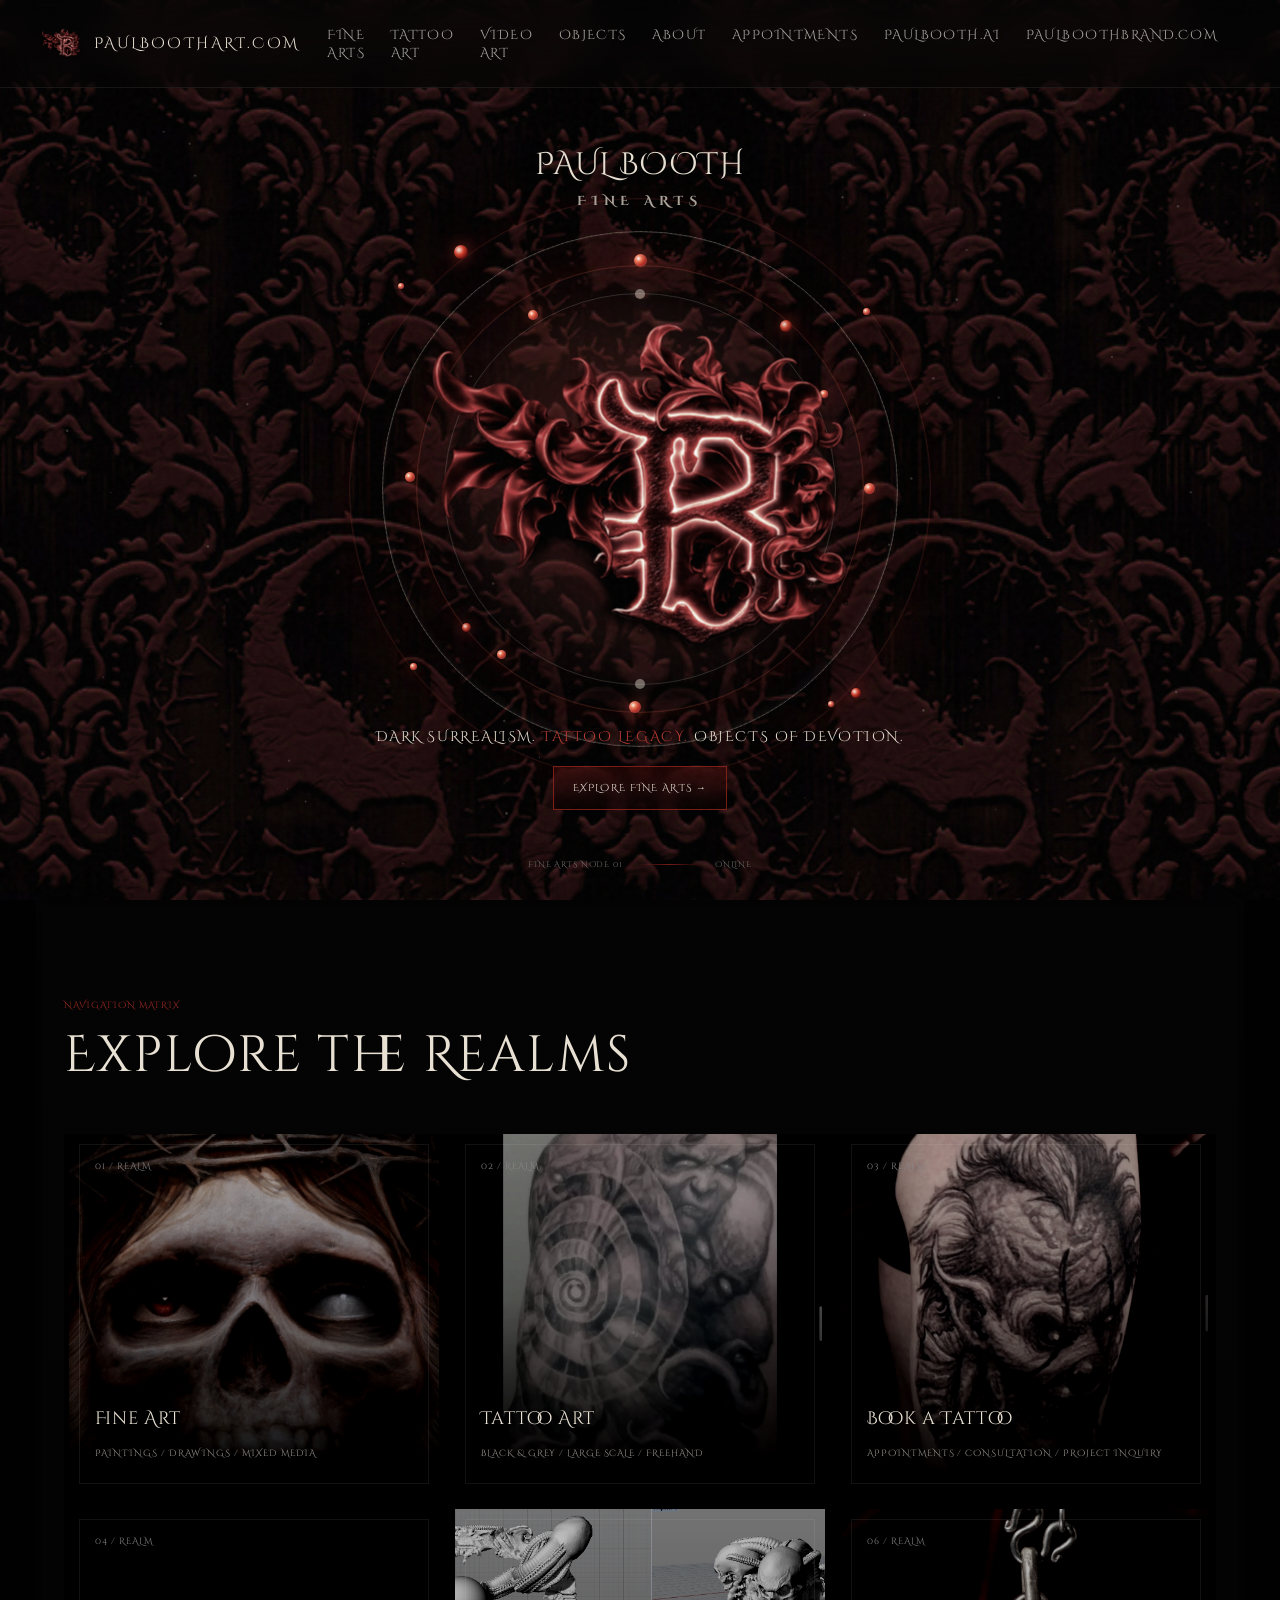
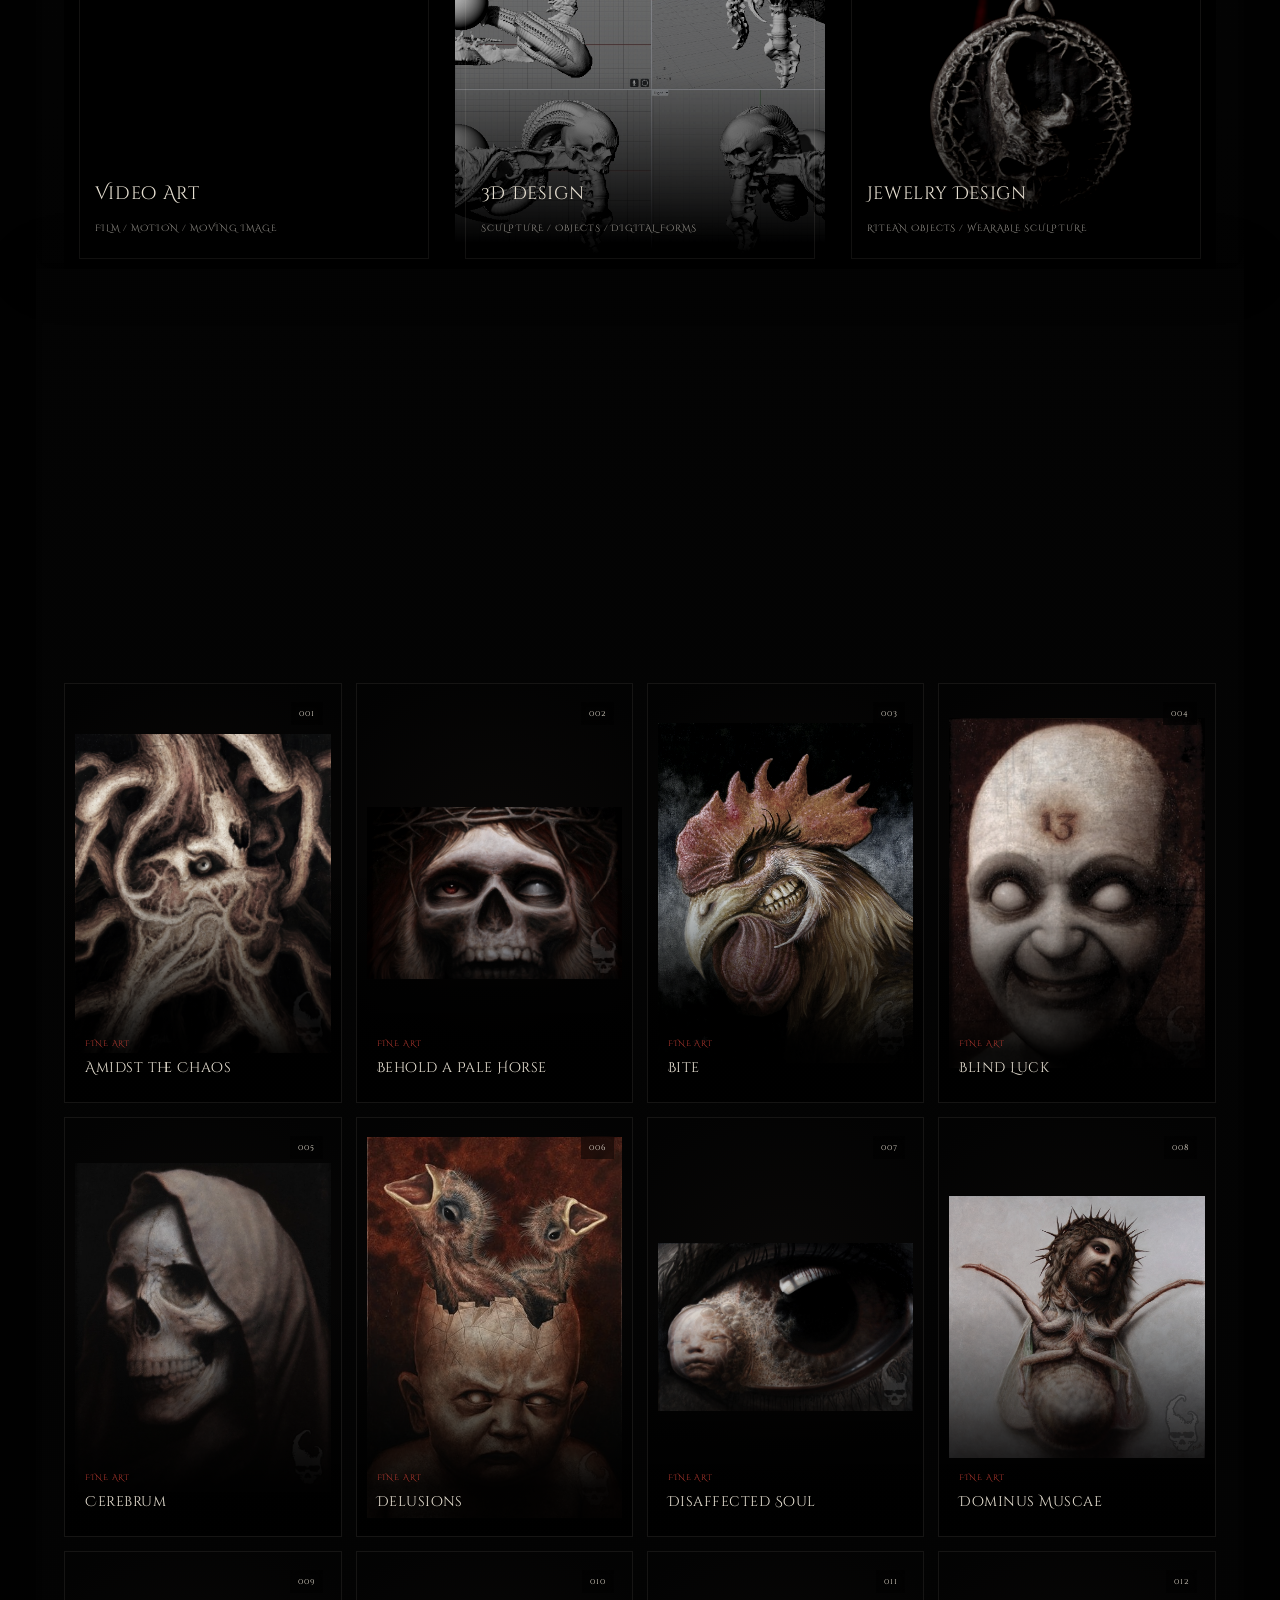
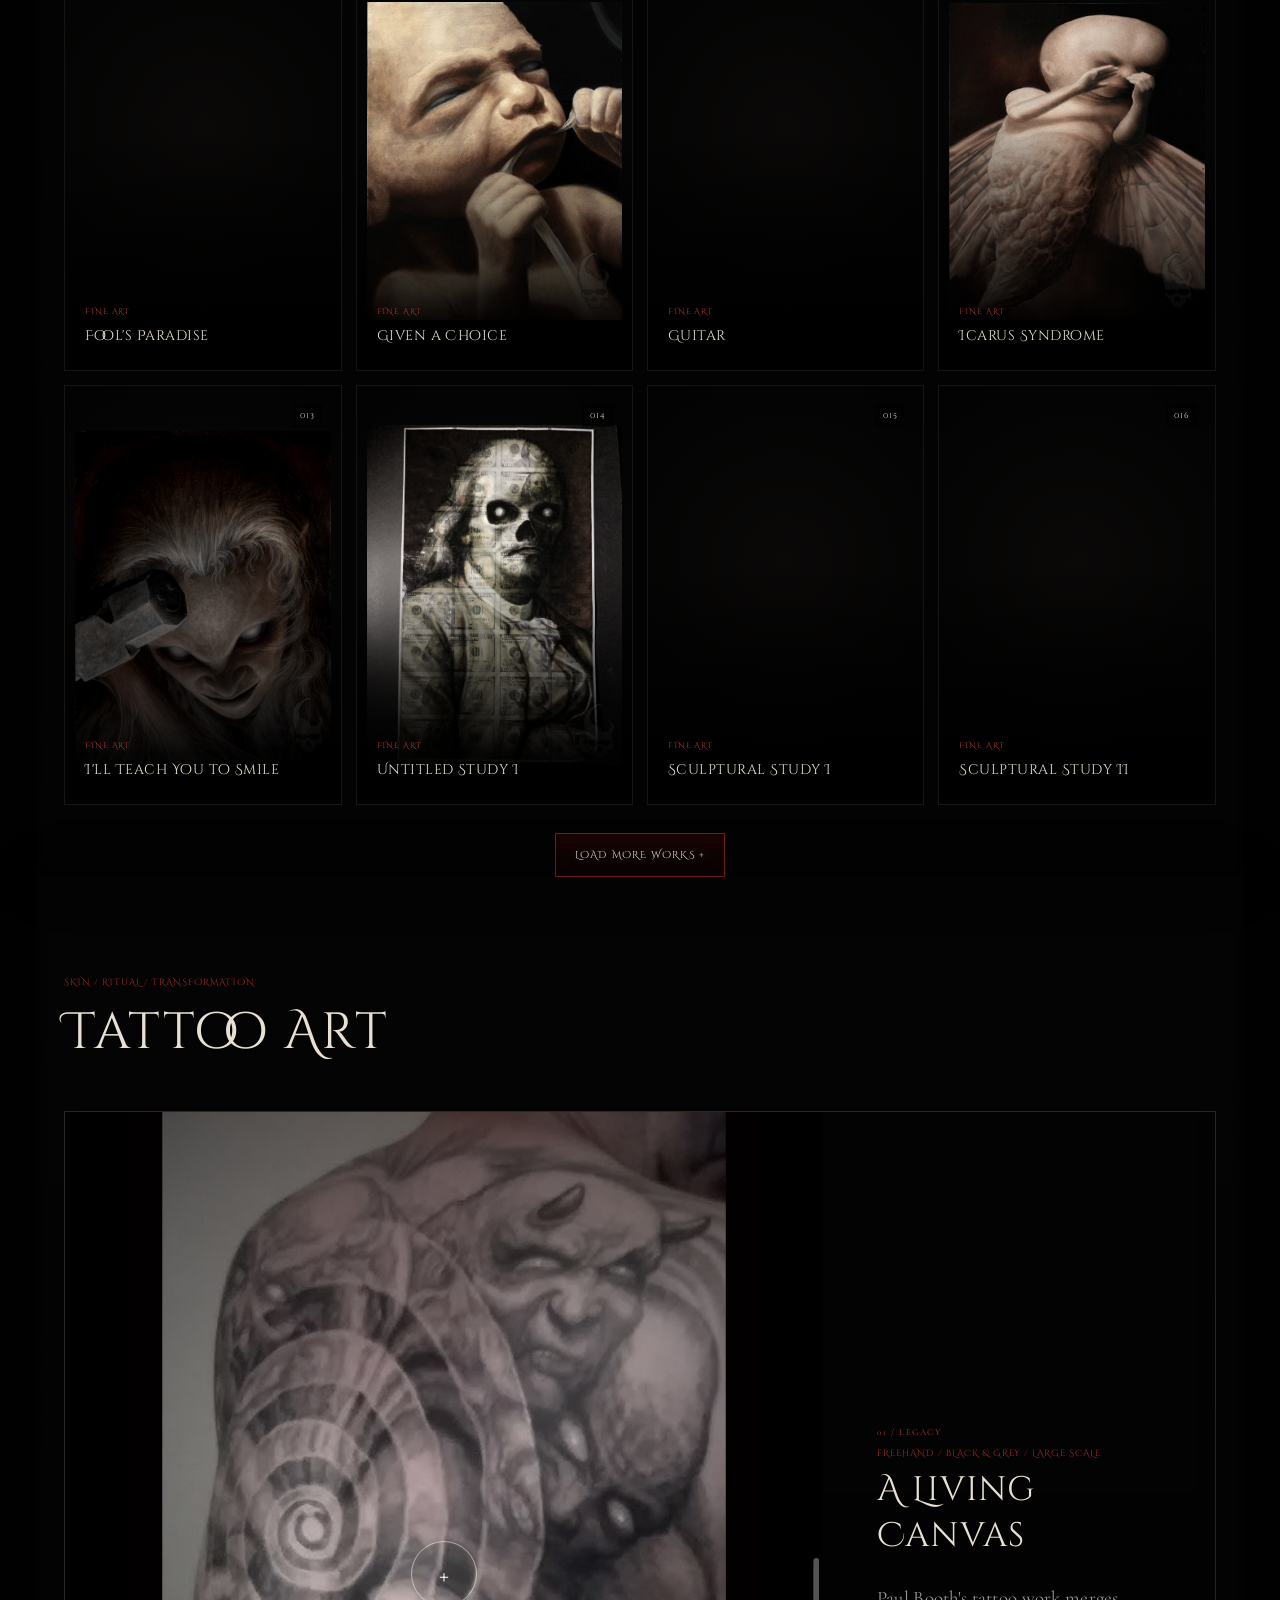
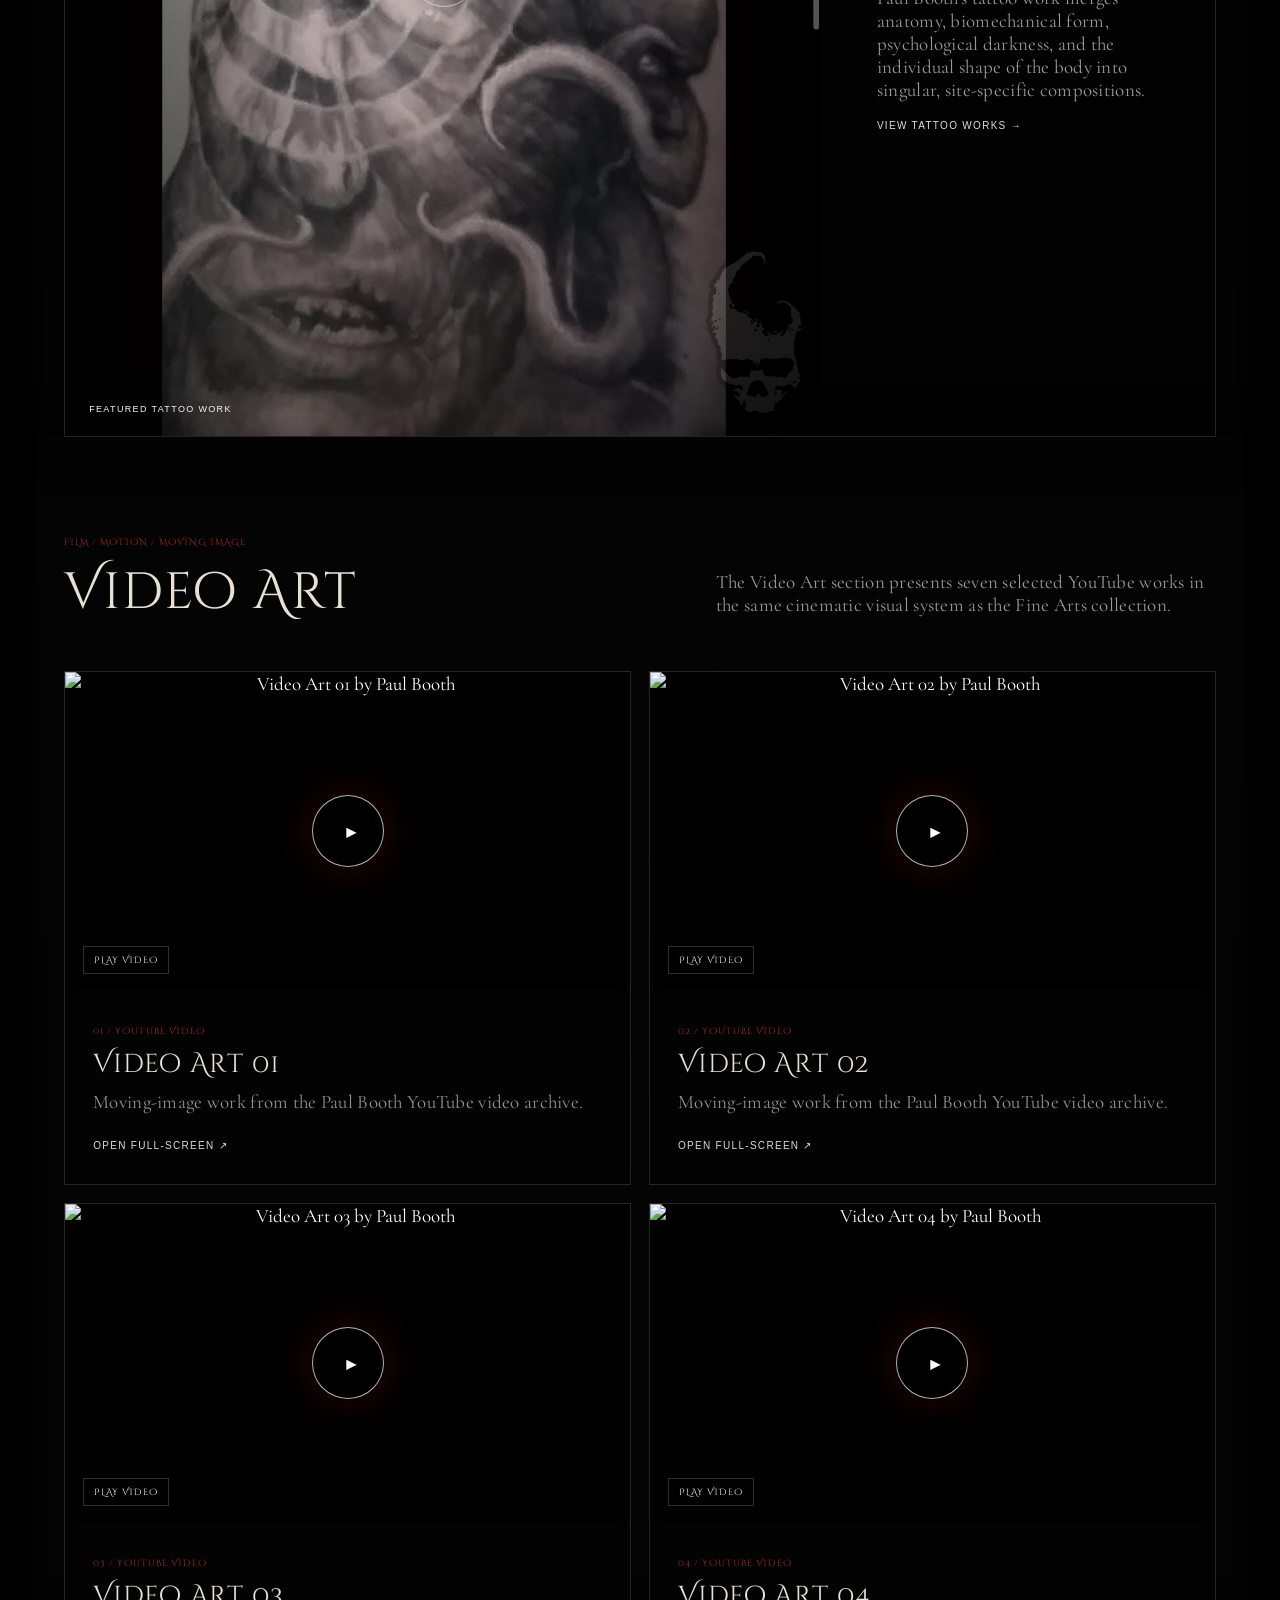
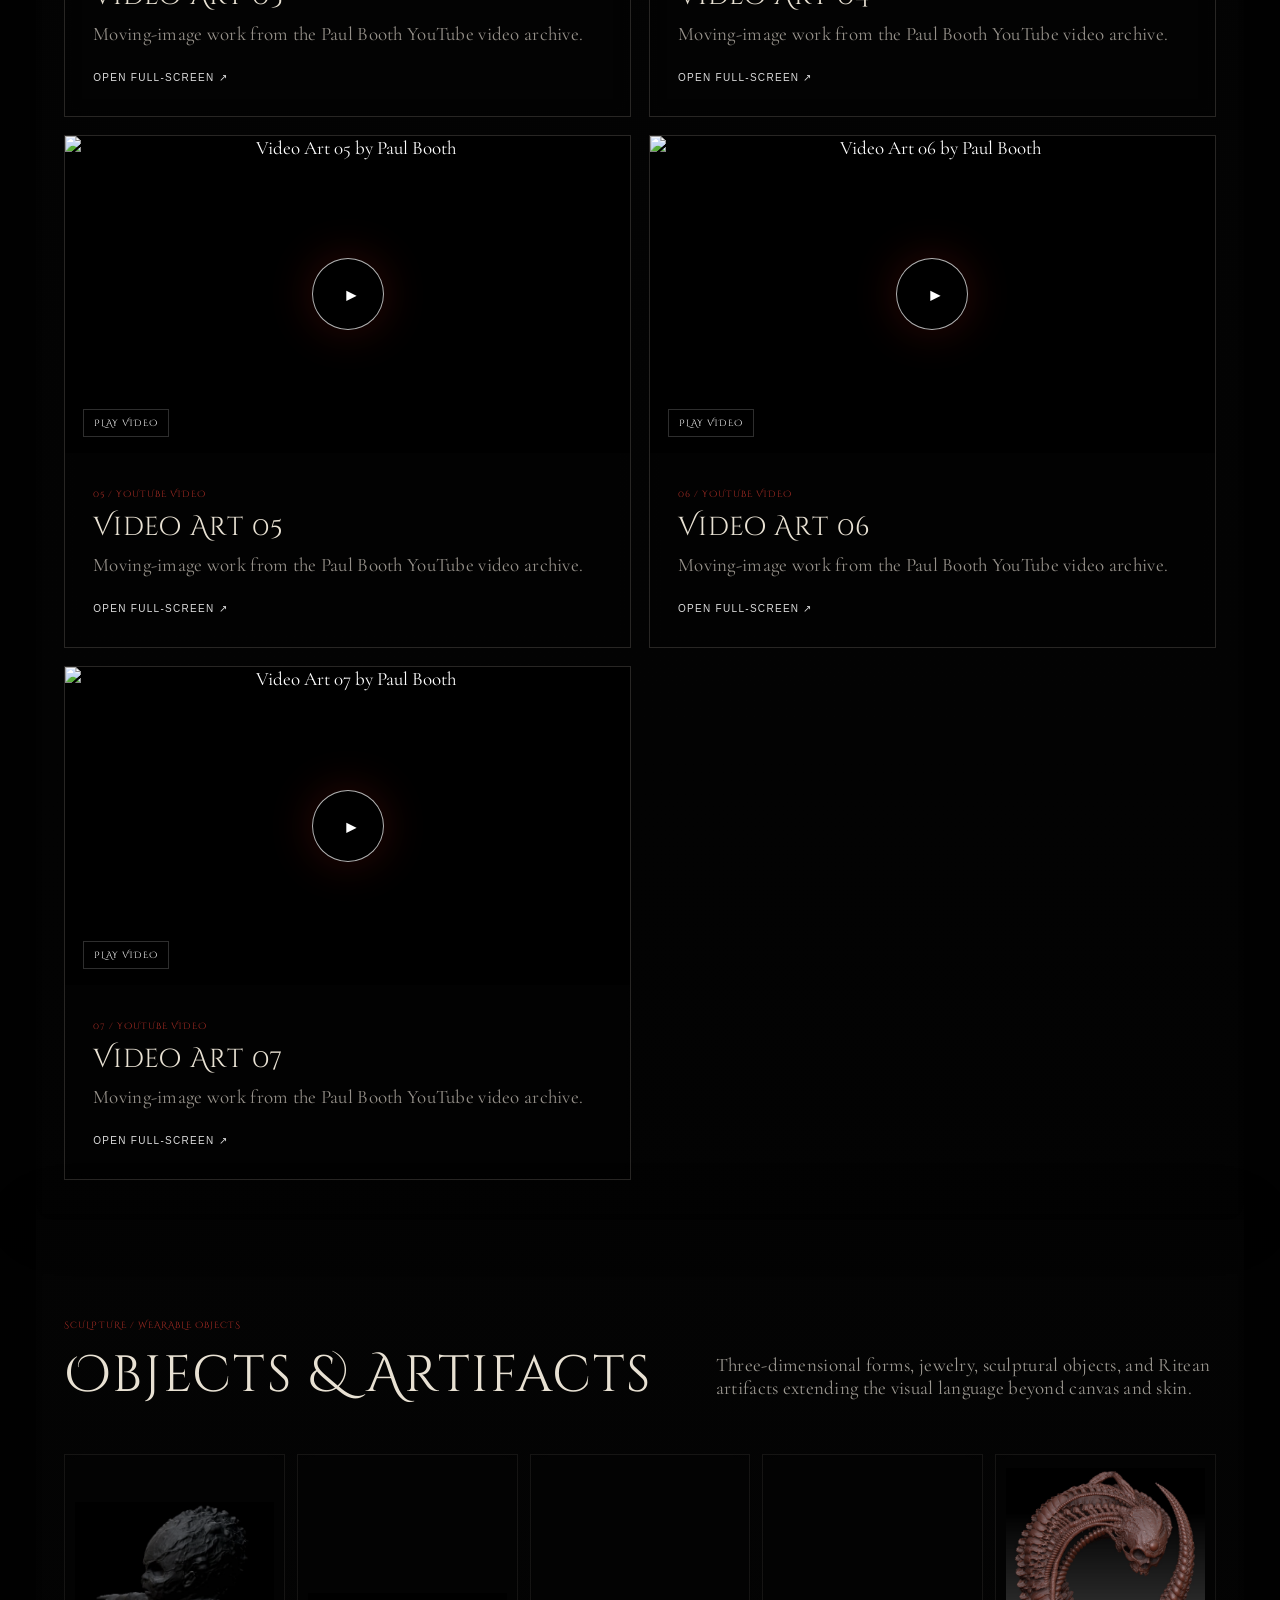
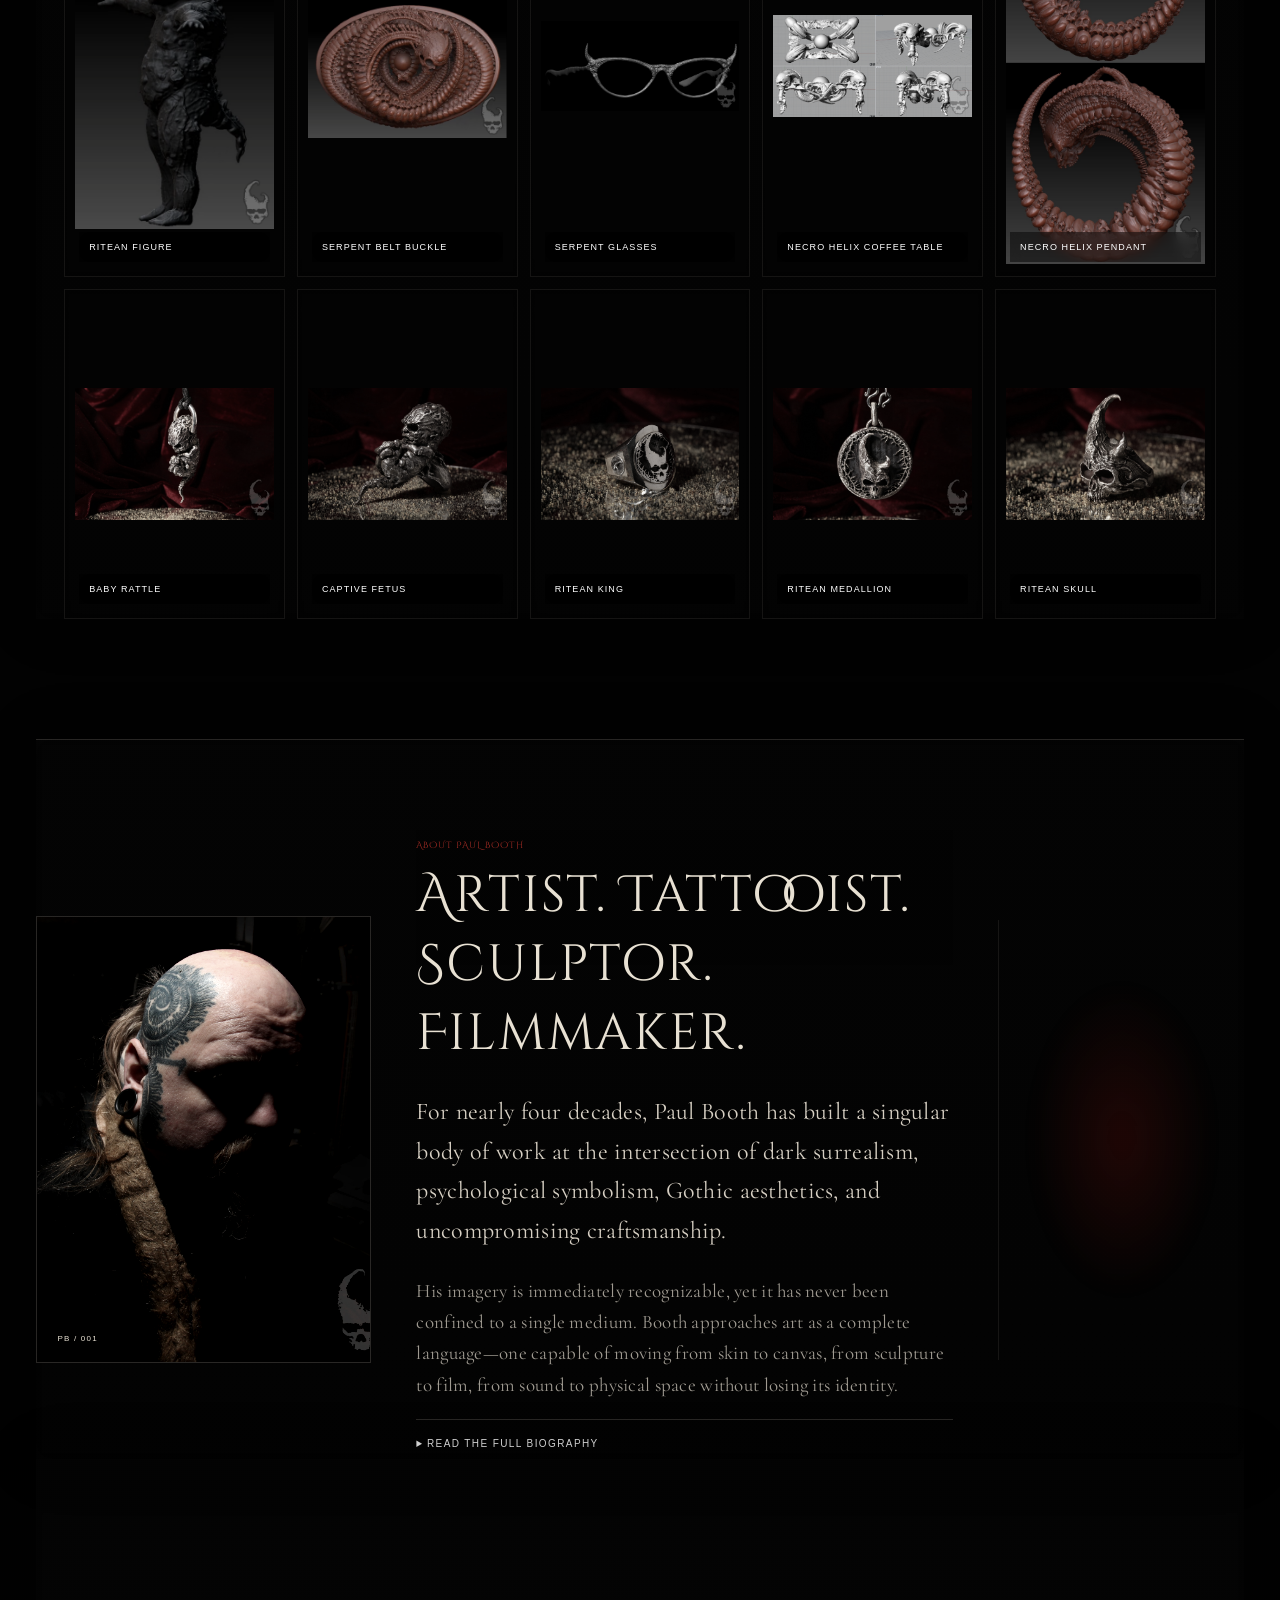
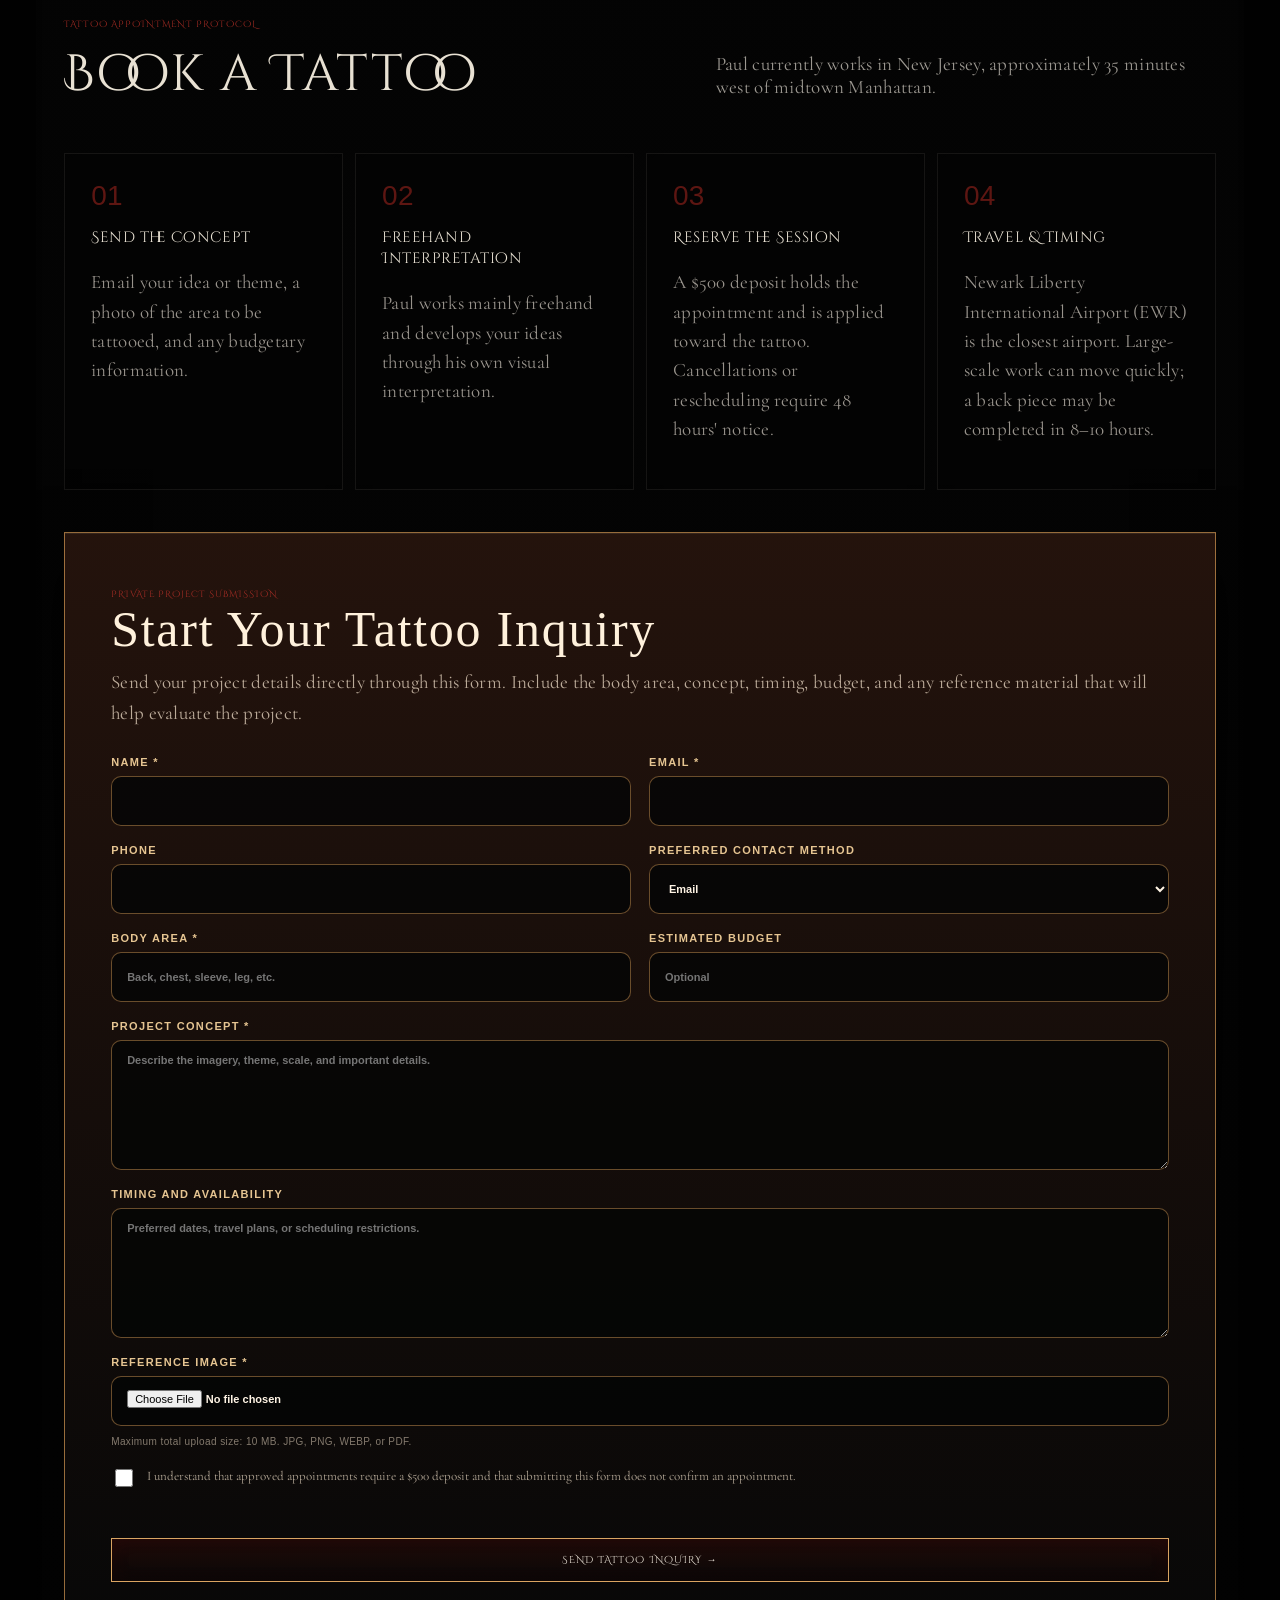
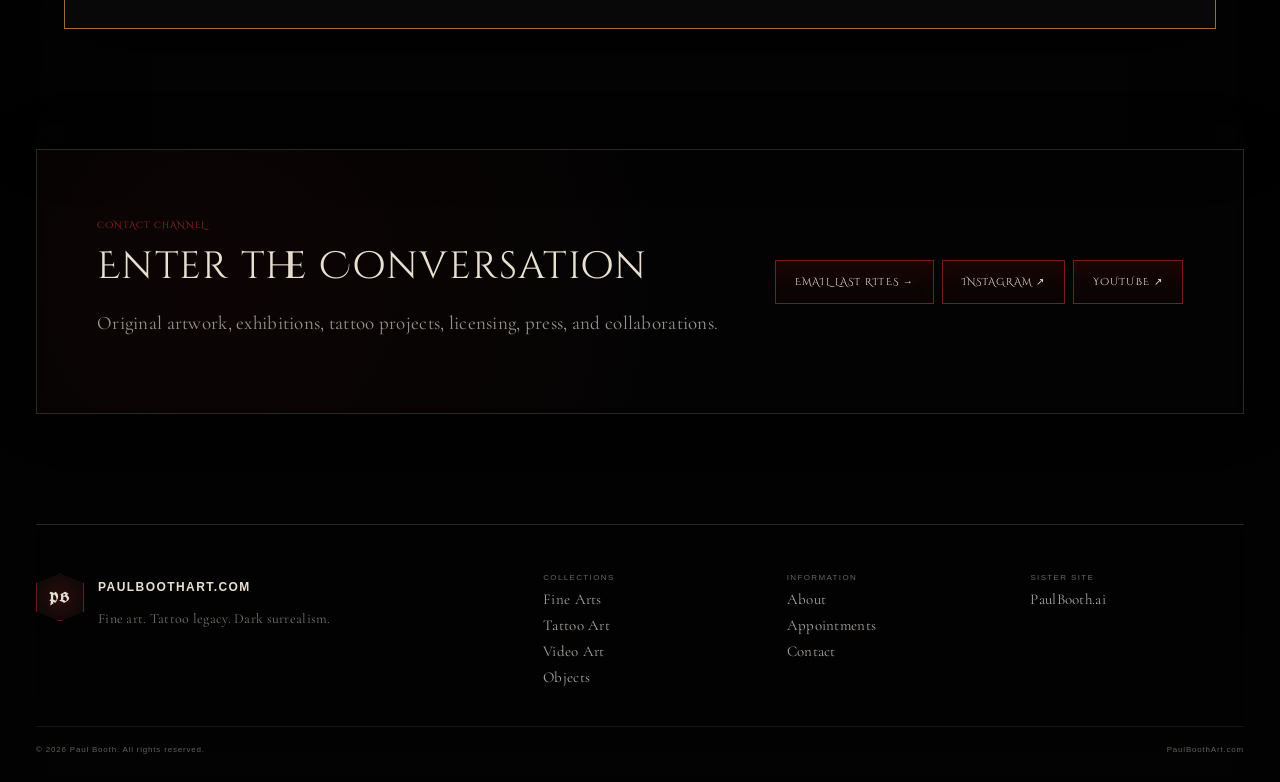
==== commit 916cf89b: "Correct Instagram handle; noindex the stale homepage backup Instagram: - The contact section's Insta" ====
--- a/index.html
+++ b/index.html
@@ -1204,7 +1204,7 @@
           "https://paulbooth.ai/",
           "https://paulboothbrand.com/",
           "https://darkimages.com/",
-          "https://www.instagram.com/paulbooth.ai/",
+          "https://www.instagram.com/paulbooth/",
           "https://www.youtube.com/@paulboothart"
         ]
       },
@@ -1338,7 +1338,7 @@
 
     <section id="appointment" class="appointment appointment-featured section-shell"><div class="section-heading reveal split-heading"><div><span class="eyebrow">Tattoo Appointment Protocol</span><h2>Book a Tattoo</h2></div><p>Paul currently works in New Jersey, approximately 35 minutes west of midtown Manhattan.</p></div><div class="appointment-grid"><article class="protocol-card reveal"><span>01</span><h3>Send the Concept</h3><p>Email your idea or theme, a photo of the area to be tattooed, and any budgetary information.</p></article><article class="protocol-card reveal"><span>02</span><h3>Freehand Interpretation</h3><p>Paul works mainly freehand and develops your ideas through his own visual interpretation.</p></article><article class="protocol-card reveal"><span>03</span><h3>Reserve the Session</h3><p>A $500 deposit holds the appointment and is applied toward the tattoo. Cancellations or rescheduling require 48 hours' notice.</p></article><article class="protocol-card reveal"><span>04</span><h3>Travel & Timing</h3><p>Newark Liberty International Airport (EWR) is the closest airport. Large-scale work can move quickly; a back piece may be completed in 8&ndash;10 hours.</p></article></div><a class="primary-button appointment-cta" href="mailto:lastritestattoo@gmail.com?subject=Tattoo%20Appointment%20Inquiry">Start an appointment inquiry <span>&rarr;</span></a></section>
 
-    <section id="contact" class="signal section-shell reveal"><div><span class="eyebrow">Contact Channel</span><h2>Enter the Conversation</h2><p>Original artwork, exhibitions, tattoo projects, licensing, press, and collaborations.</p></div><div class="signal-actions"><a href="mailto:lastritestattoo@gmail.com" class="secondary-button">Email Last Rites <span>&rarr;</span></a><a href="https://www.instagram.com/paulbooth.ai/" target="_blank" rel="noopener noreferrer" class="secondary-button">Instagram <span>&#8599;</span></a><a href="https://www.youtube.com/@paulboothart" target="_blank" rel="noopener noreferrer" class="secondary-button">YouTube <span>&#8599;</span></a></div></section>
+    <section id="contact" class="signal section-shell reveal"><div><span class="eyebrow">Contact Channel</span><h2>Enter the Conversation</h2><p>Original artwork, exhibitions, tattoo projects, licensing, press, and collaborations.</p></div><div class="signal-actions"><a href="mailto:lastritestattoo@gmail.com" class="secondary-button">Email Last Rites <span>&rarr;</span></a><a href="https://www.instagram.com/paulbooth/" target="_blank" rel="noopener noreferrer" class="secondary-button">Instagram <span>&#8599;</span></a><a href="https://www.youtube.com/@paulboothart" target="_blank" rel="noopener noreferrer" class="secondary-button">YouTube <span>&#8599;</span></a></div></section>
   </main>
 
   <footer class="site-footer section-shell"><div class="footer-brand"><span class="mini-brand-mark">PB</span><div><strong>PAULBOOTHART.COM</strong><p>Fine art. Tattoo legacy. Dark surrealism.</p></div></div><div class="footer-links"><div><span>Collections</span><a href="#fine-art">Fine Arts</a><a href="#tattoo-art">Tattoo Art</a><a href="#video-art">Video Art</a><a href="#objects">Objects</a></div><div><span>Information</span><a href="#about">About</a><a href="#appointment">Appointments</a><a href="#contact">Contact</a></div><div><span>Sister Site</span><a href="https://paulbooth.ai/">PaulBooth.ai</a></div></div><div class="footer-bottom"><span>&copy; <span id="year"></span> Paul Booth. All rights reserved.</span><span>PaulBoothArt.com</span></div></footer>
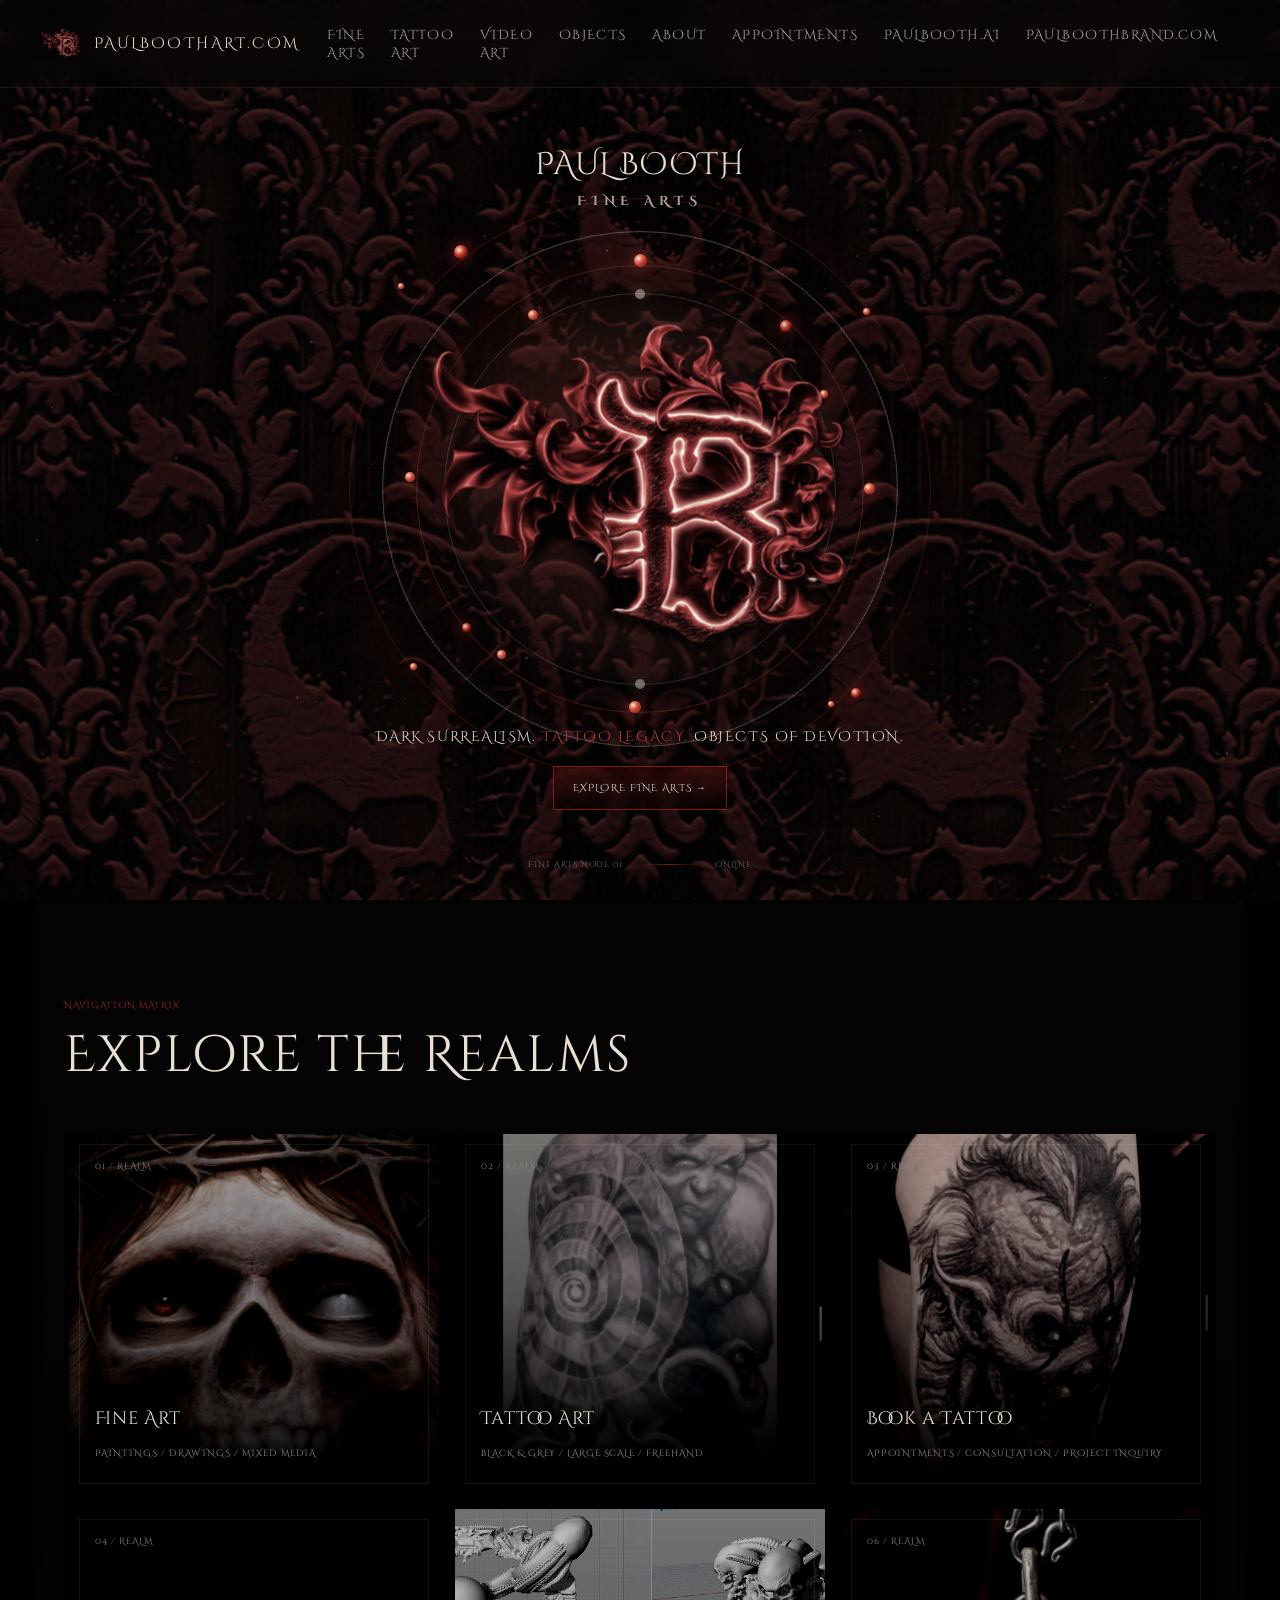
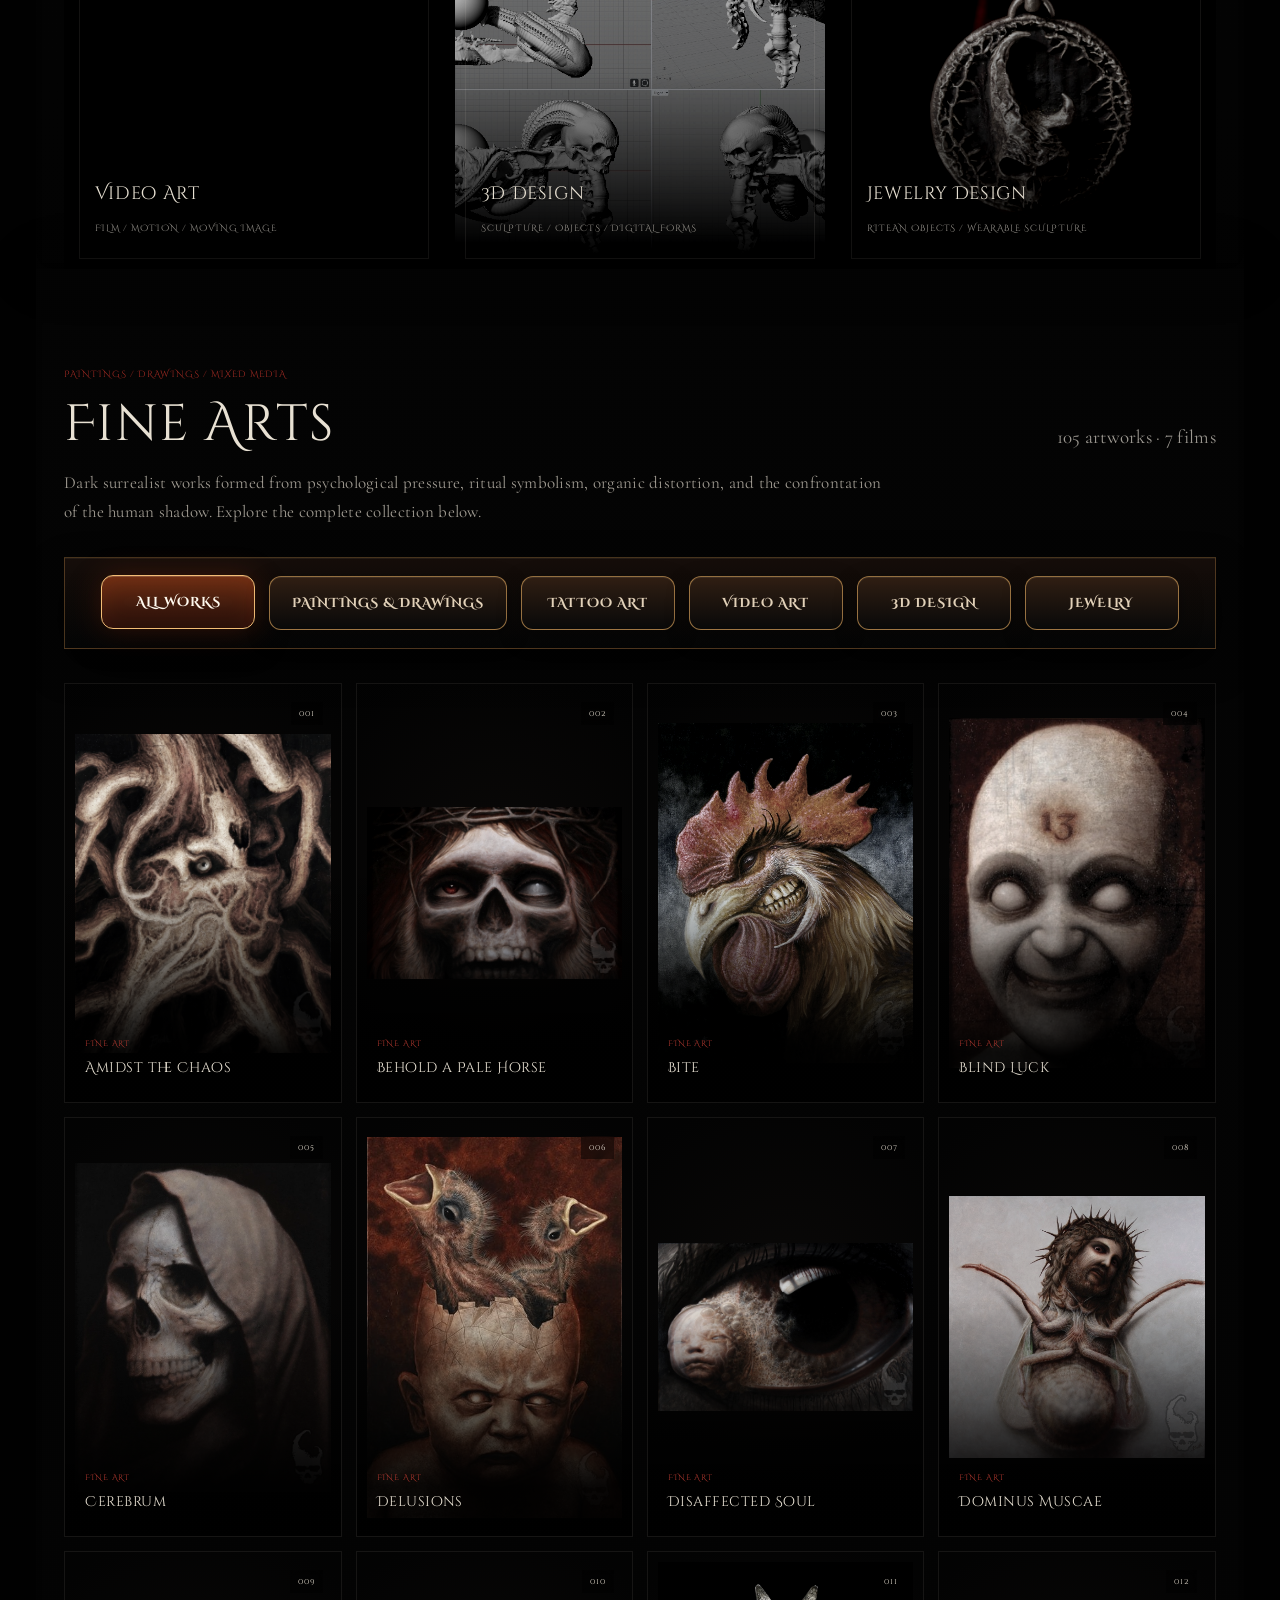
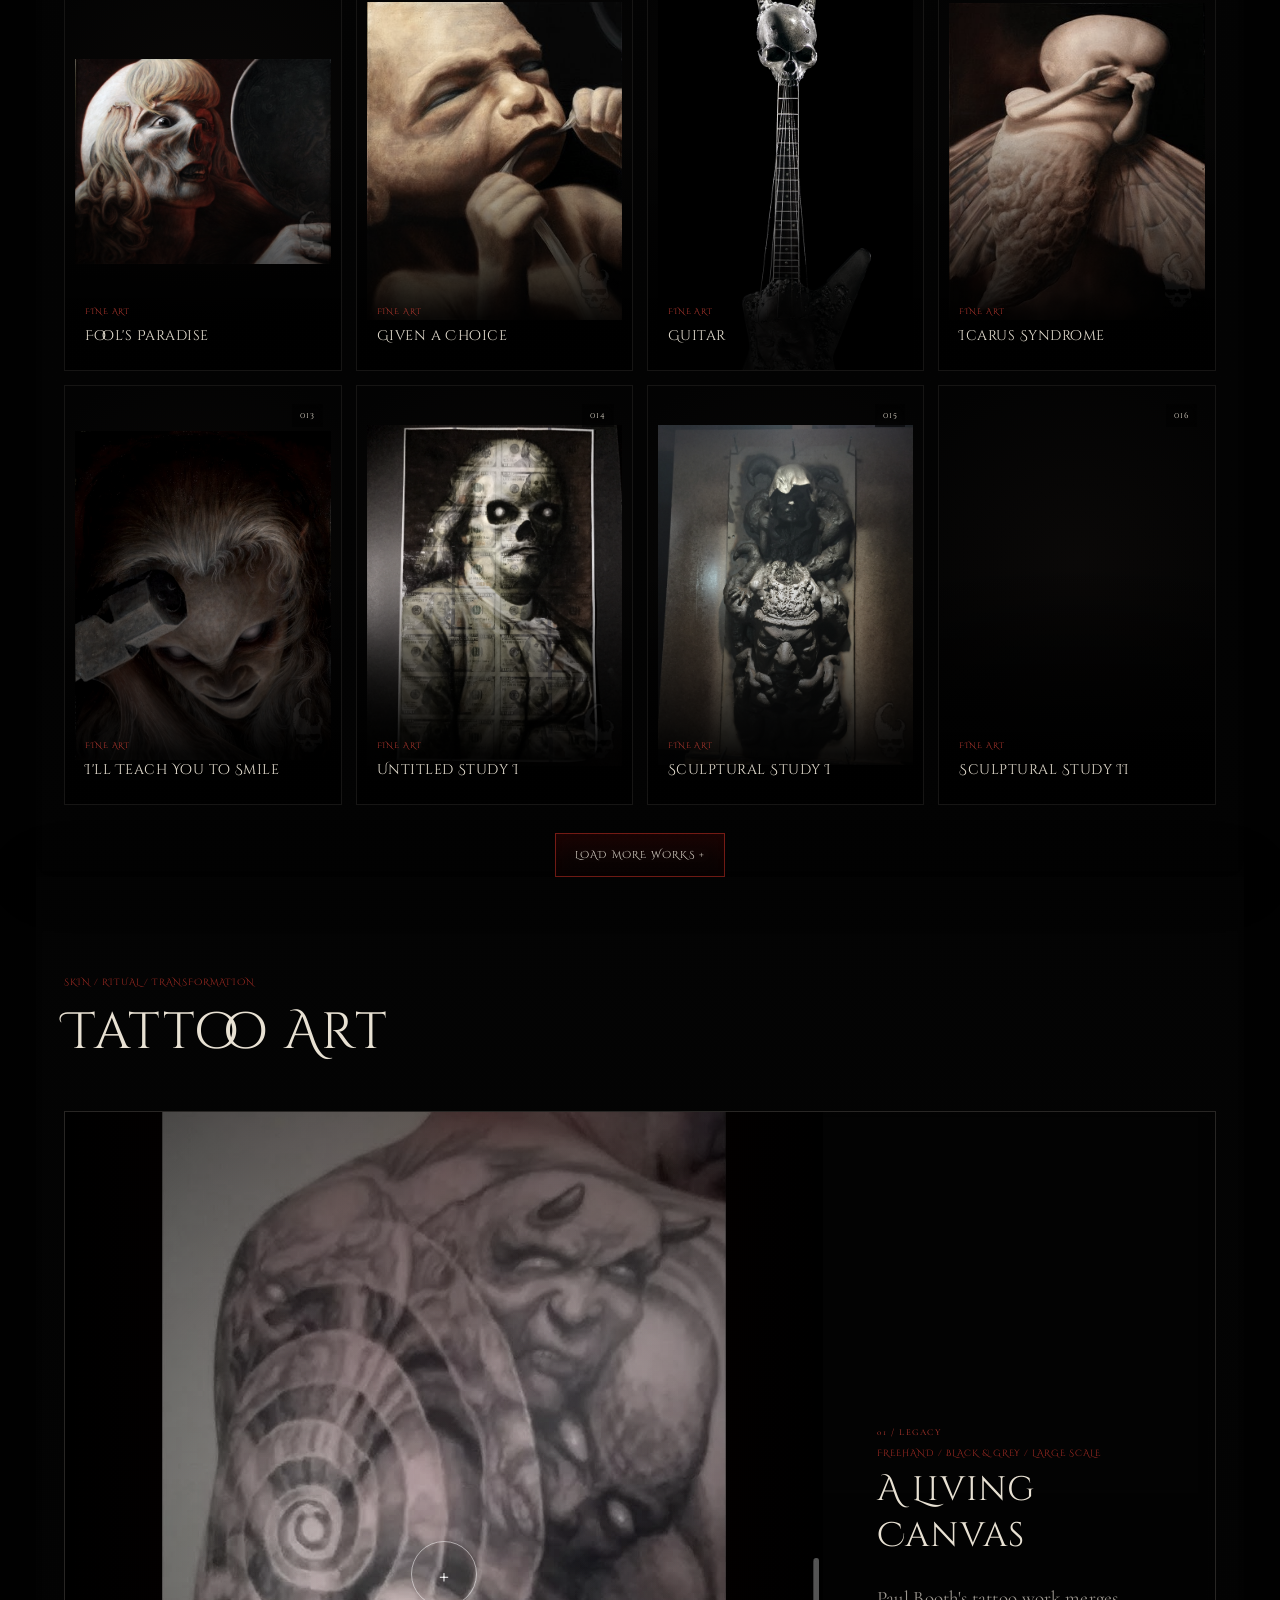
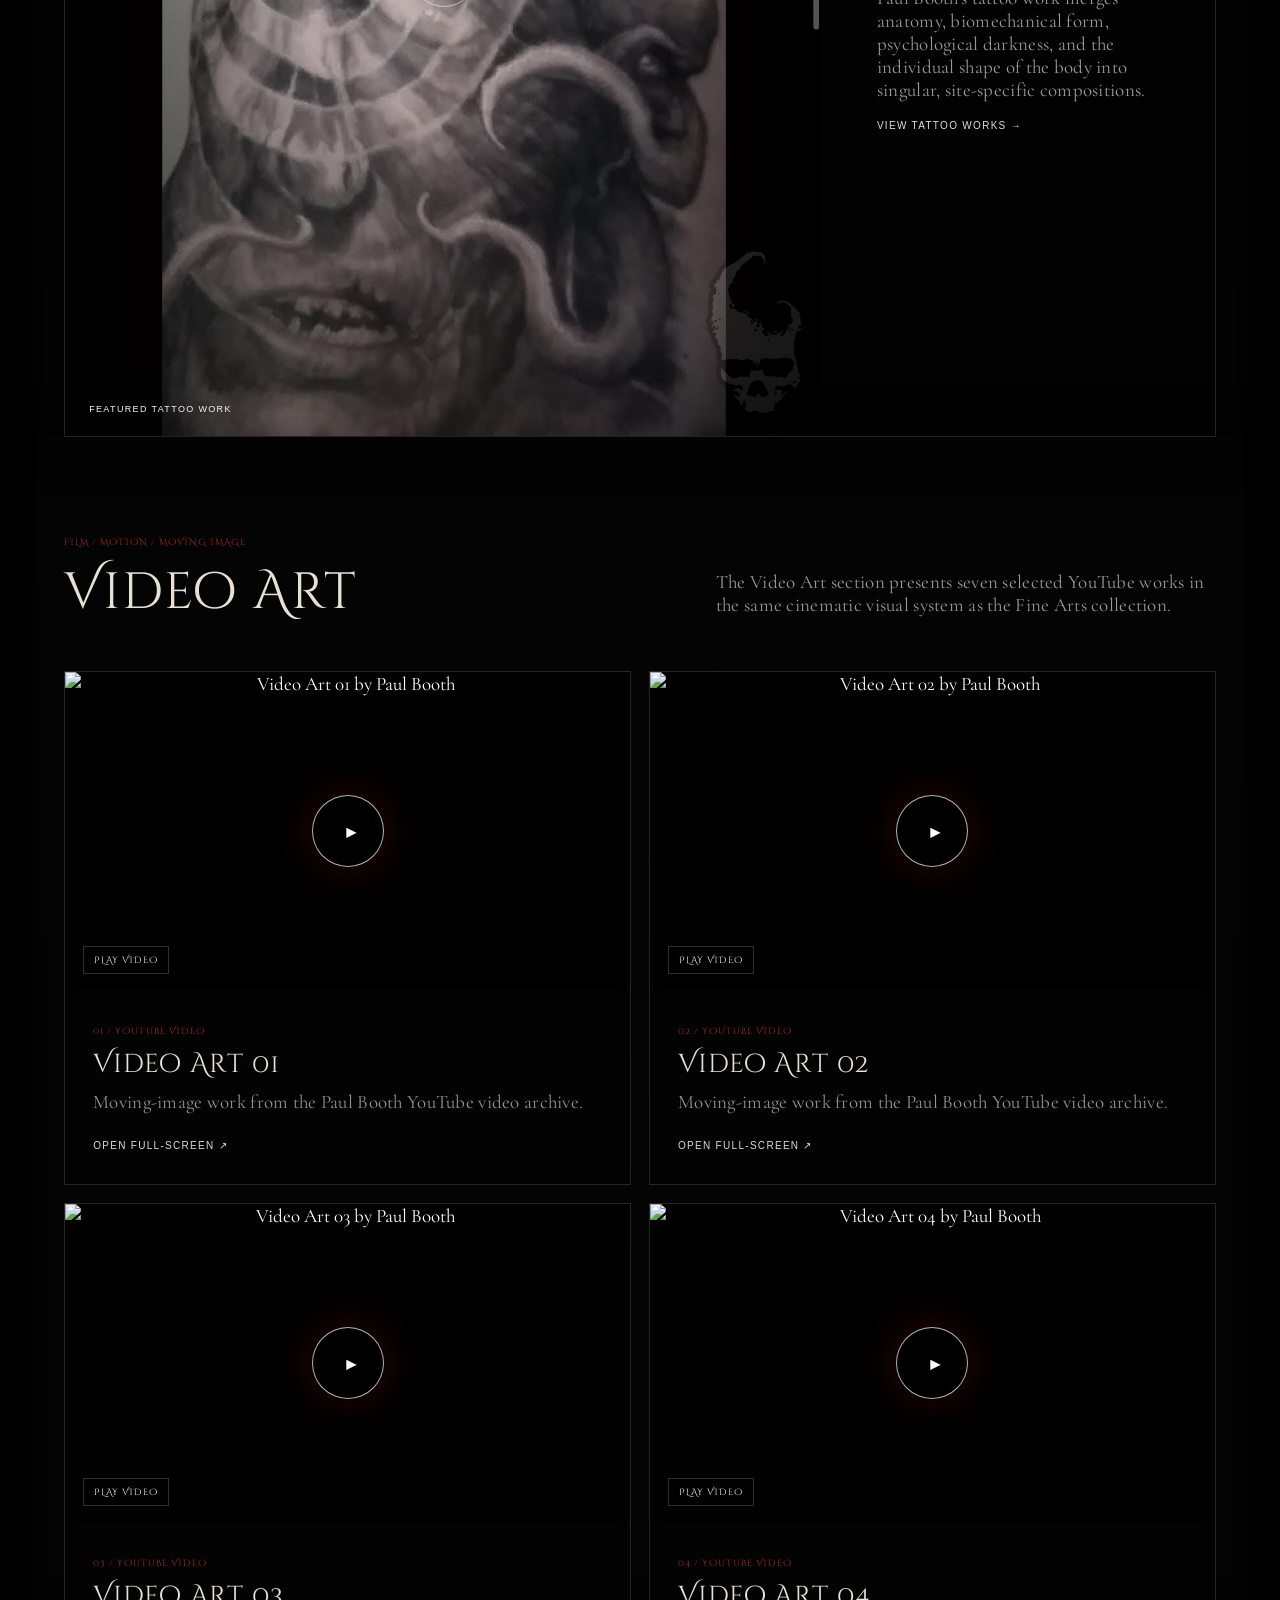
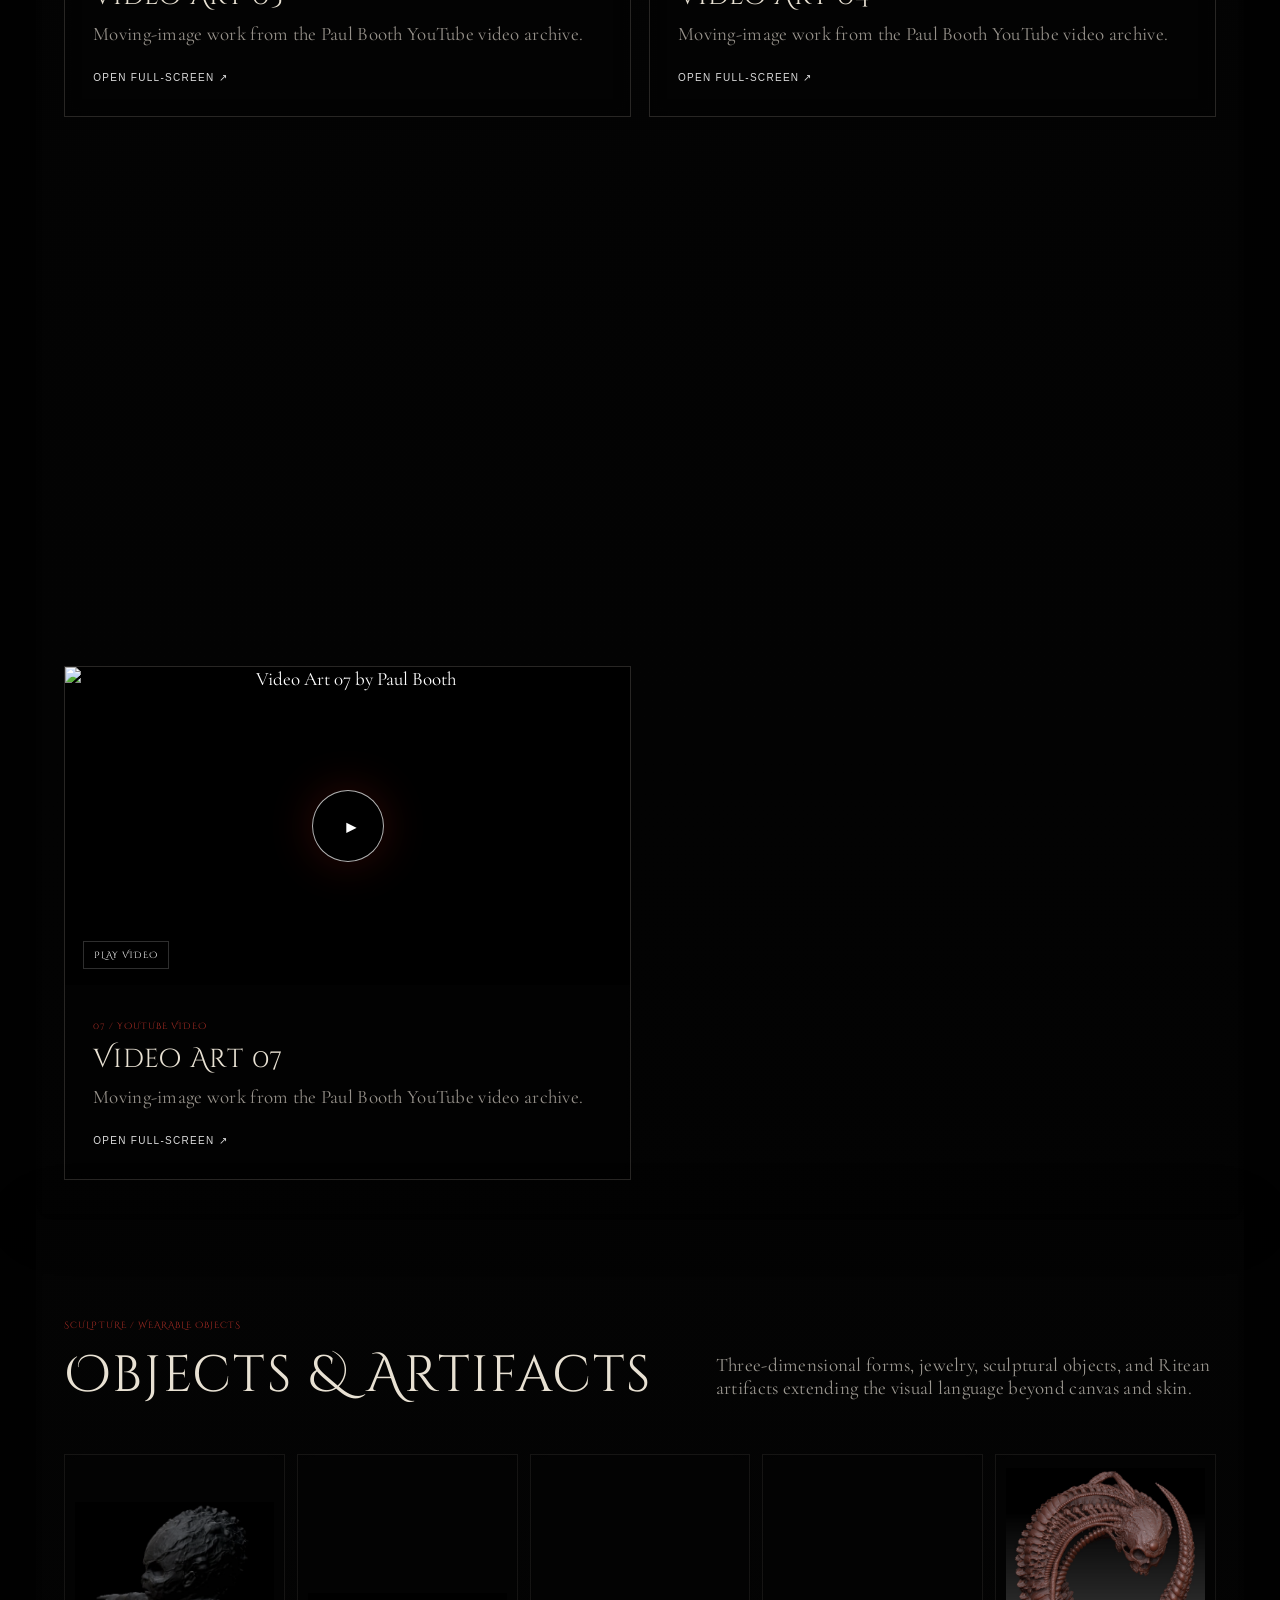
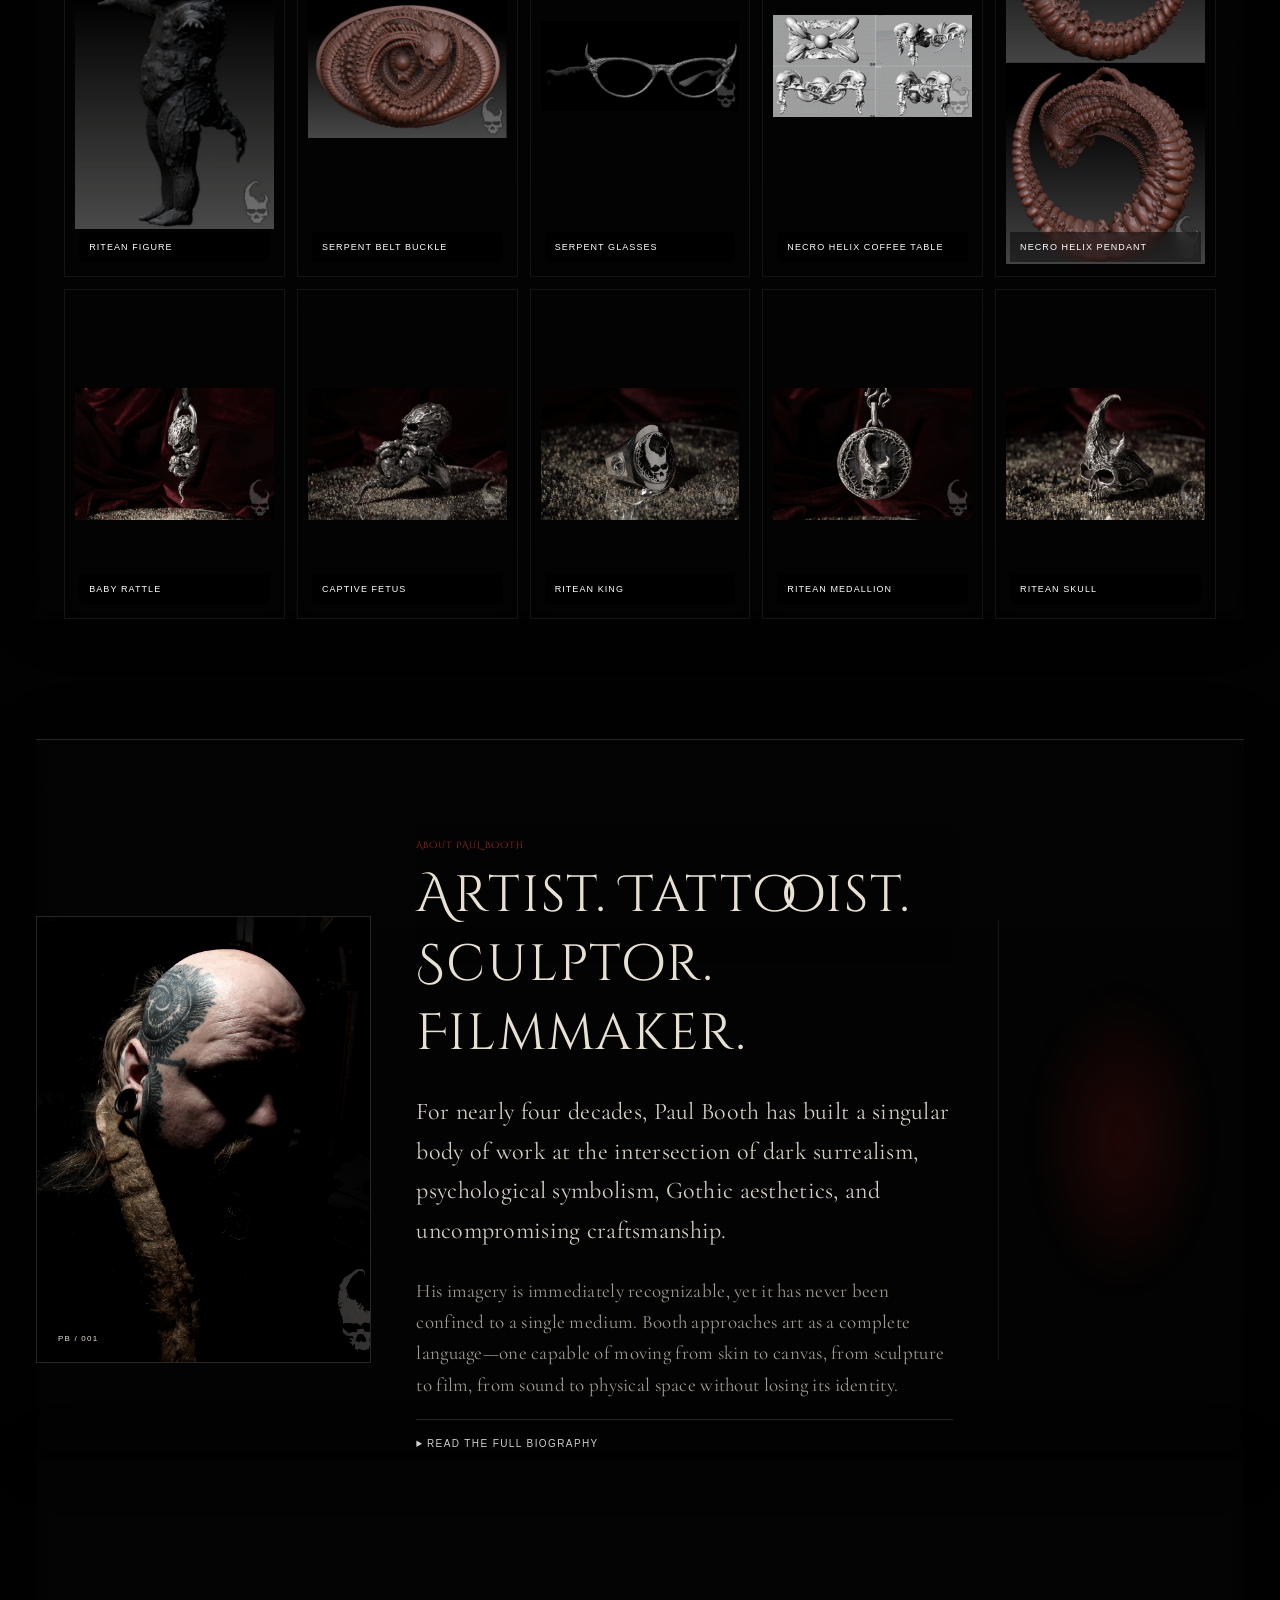
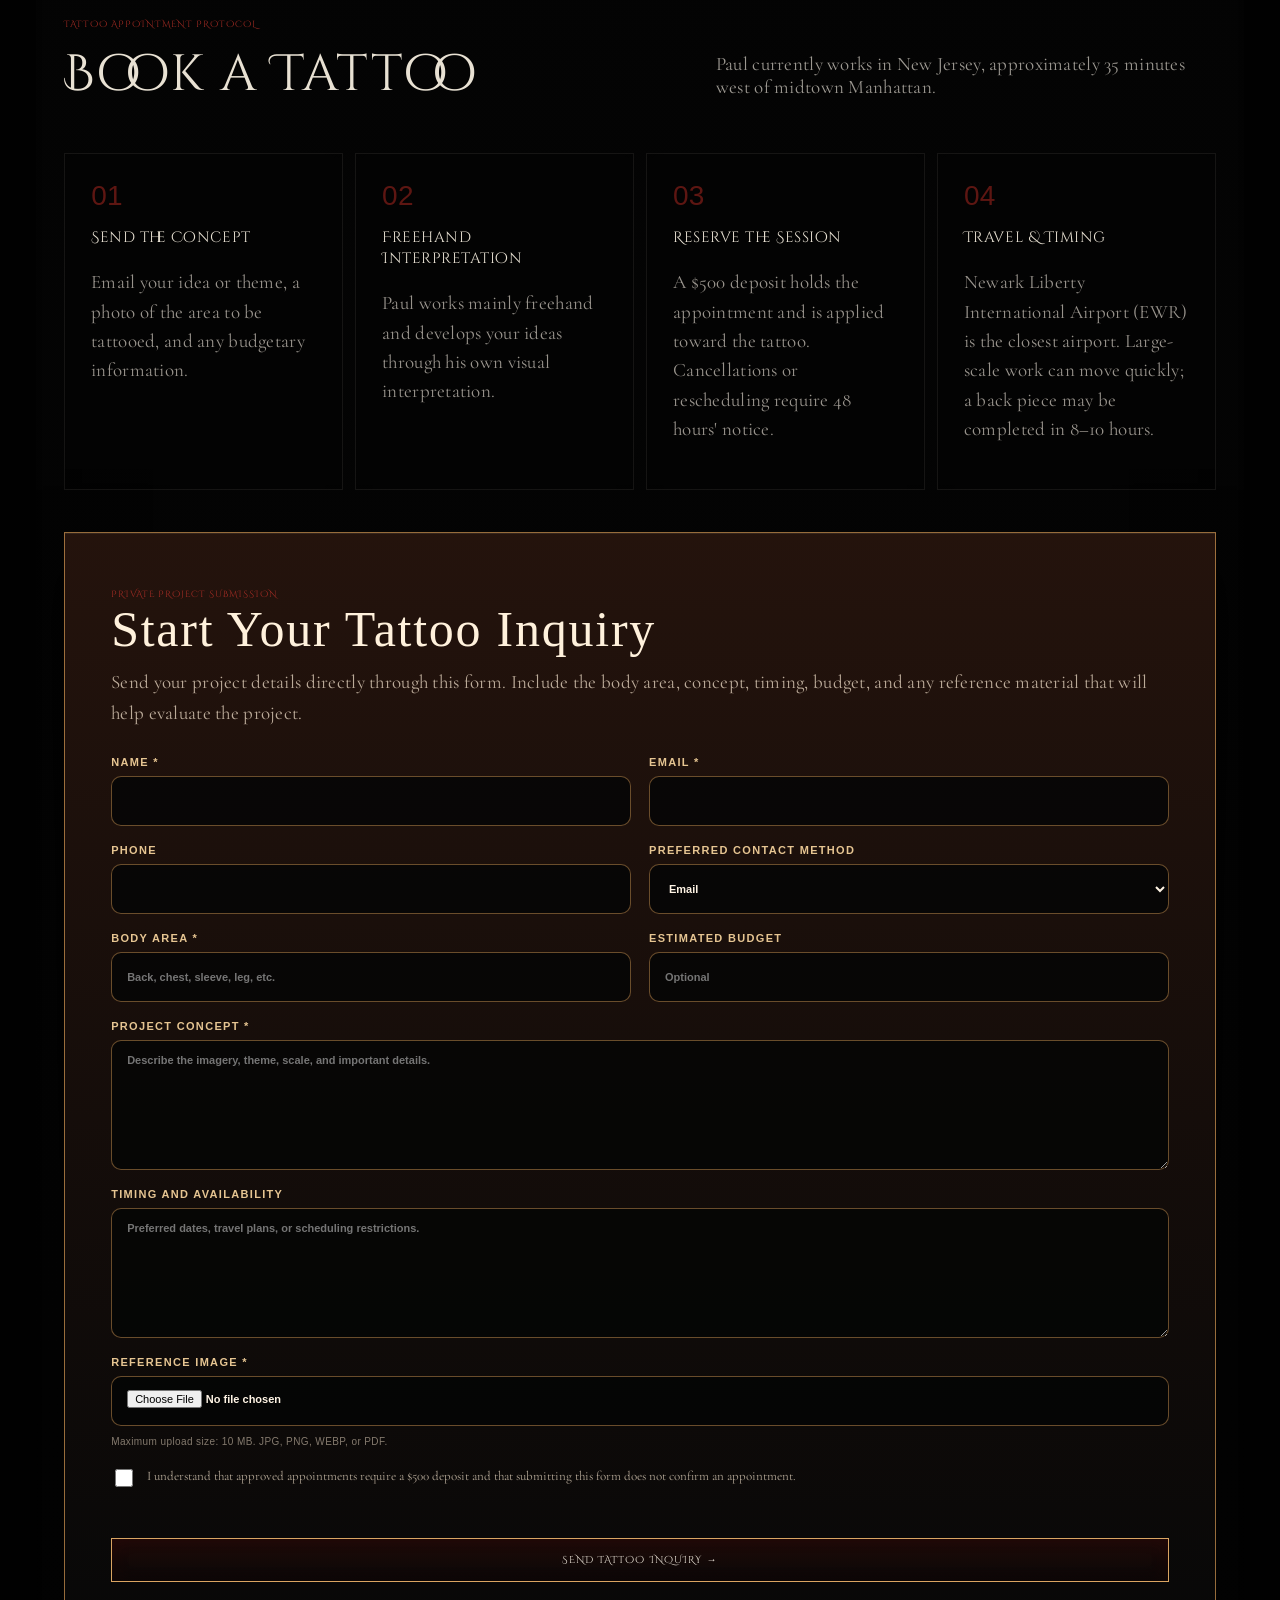
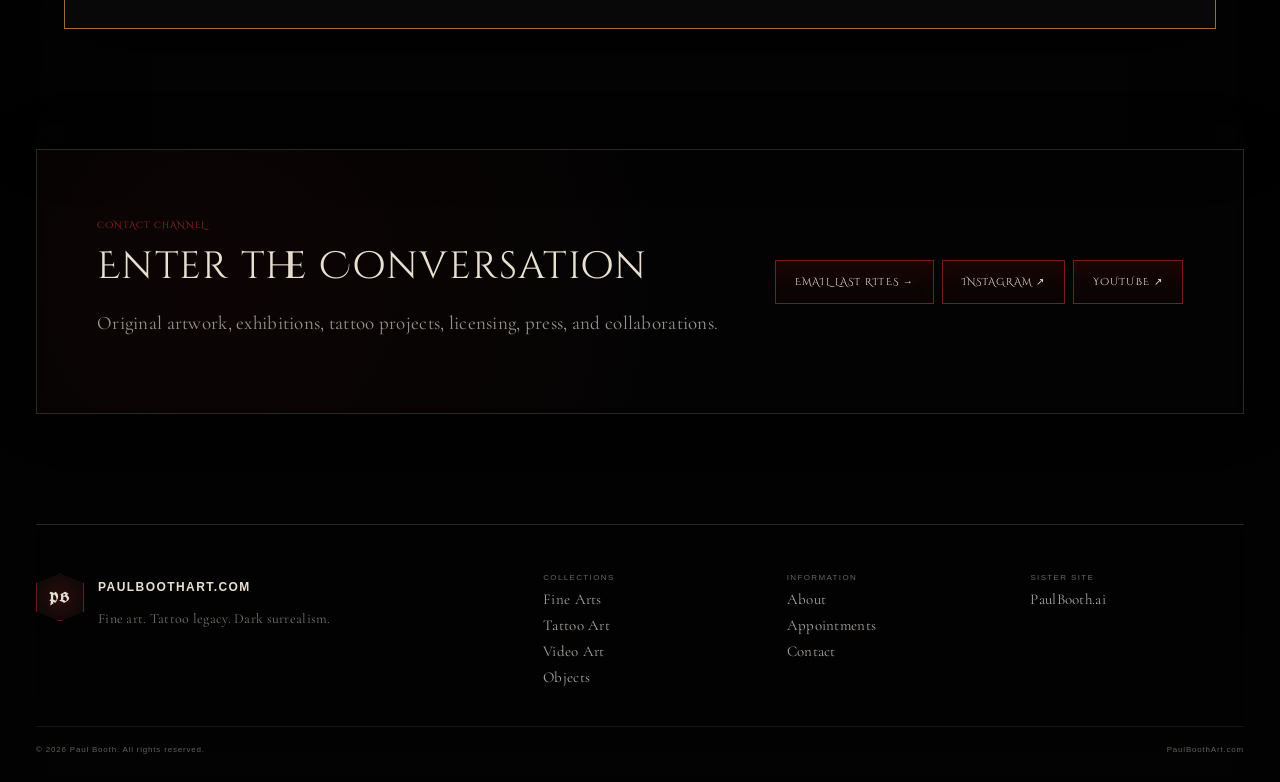
==== commit 26f98110: "Deliver tattoo inquiries through Resend instead of formsubmit.co The appointment form now posts to t" ====
--- a/index.html
+++ b/index.html
@@ -862,12 +862,54 @@
       cursor: pointer !important;
     }
 
-    .tattoo-contact-form .honeypot {
+    /* Honeypot: off-screen rather than display:none, which bots skip. */
+    .tattoo-contact-form .pb-honeypot {
       position: absolute !important;
       left: -9999px !important;
       width: 1px !important;
       height: 1px !important;
+      min-height: 0 !important;
+      padding: 0 !important;
+      border: 0 !important;
       opacity: 0 !important;
+      pointer-events: none !important;
+    }
+
+    .tattoo-contact-form [data-pb-status] {
+      grid-column: 1 / -1 !important;
+      margin: 0 !important;
+      font-family: "Oxanium", sans-serif !important;
+      font-size: 13px !important;
+      line-height: 1.6 !important;
+    }
+
+    .tattoo-contact-form [data-pb-status]:empty {
+      display: none !important;
+    }
+
+    .tattoo-contact-form [data-pb-status="working"] {
+      color: rgba(238, 221, 199, .78) !important;
+    }
+
+    .tattoo-contact-form [data-pb-status="success"] {
+      padding: 14px 16px !important;
+      border: 1px solid rgba(126, 176, 116, .6) !important;
+      border-radius: 10px !important;
+      background: rgba(38, 62, 34, .38) !important;
+      color: #cfe8c6 !important;
+    }
+
+    .tattoo-contact-form [data-pb-status="error"] {
+      padding: 14px 16px !important;
+      border: 1px solid rgba(200, 96, 72, .62) !important;
+      border-radius: 10px !important;
+      background: rgba(74, 26, 20, .42) !important;
+      color: #f2c3b4 !important;
+    }
+
+    .tattoo-contact-form button[disabled] {
+      opacity: .62 !important;
+      cursor: progress !important;
     }
 
     @media (max-width: 700px) {
@@ -1204,7 +1246,7 @@
           "https://paulbooth.ai/",
           "https://paulboothbrand.com/",
           "https://darkimages.com/",
-          "https://www.instagram.com/paulbooth/",
+          "https://www.instagram.com/paulbooth.ai/",
           "https://www.youtube.com/@paulboothart"
         ]
       },
@@ -1338,7 +1380,7 @@
 
     <section id="appointment" class="appointment appointment-featured section-shell"><div class="section-heading reveal split-heading"><div><span class="eyebrow">Tattoo Appointment Protocol</span><h2>Book a Tattoo</h2></div><p>Paul currently works in New Jersey, approximately 35 minutes west of midtown Manhattan.</p></div><div class="appointment-grid"><article class="protocol-card reveal"><span>01</span><h3>Send the Concept</h3><p>Email your idea or theme, a photo of the area to be tattooed, and any budgetary information.</p></article><article class="protocol-card reveal"><span>02</span><h3>Freehand Interpretation</h3><p>Paul works mainly freehand and develops your ideas through his own visual interpretation.</p></article><article class="protocol-card reveal"><span>03</span><h3>Reserve the Session</h3><p>A $500 deposit holds the appointment and is applied toward the tattoo. Cancellations or rescheduling require 48 hours' notice.</p></article><article class="protocol-card reveal"><span>04</span><h3>Travel & Timing</h3><p>Newark Liberty International Airport (EWR) is the closest airport. Large-scale work can move quickly; a back piece may be completed in 8&ndash;10 hours.</p></article></div><a class="primary-button appointment-cta" href="mailto:lastritestattoo@gmail.com?subject=Tattoo%20Appointment%20Inquiry">Start an appointment inquiry <span>&rarr;</span></a></section>
 
-    <section id="contact" class="signal section-shell reveal"><div><span class="eyebrow">Contact Channel</span><h2>Enter the Conversation</h2><p>Original artwork, exhibitions, tattoo projects, licensing, press, and collaborations.</p></div><div class="signal-actions"><a href="mailto:lastritestattoo@gmail.com" class="secondary-button">Email Last Rites <span>&rarr;</span></a><a href="https://www.instagram.com/paulbooth/" target="_blank" rel="noopener noreferrer" class="secondary-button">Instagram <span>&#8599;</span></a><a href="https://www.youtube.com/@paulboothart" target="_blank" rel="noopener noreferrer" class="secondary-button">YouTube <span>&#8599;</span></a></div></section>
+    <section id="contact" class="signal section-shell reveal"><div><span class="eyebrow">Contact Channel</span><h2>Enter the Conversation</h2><p>Original artwork, exhibitions, tattoo projects, licensing, press, and collaborations.</p></div><div class="signal-actions"><a href="mailto:lastritestattoo@gmail.com" class="secondary-button">Email Last Rites <span>&rarr;</span></a><a href="https://www.instagram.com/paulbooth.ai/" target="_blank" rel="noopener noreferrer" class="secondary-button">Instagram <span>&#8599;</span></a><a href="https://www.youtube.com/@paulboothart" target="_blank" rel="noopener noreferrer" class="secondary-button">YouTube <span>&#8599;</span></a></div></section>
   </main>
 
   <footer class="site-footer section-shell"><div class="footer-brand"><span class="mini-brand-mark">PB</span><div><strong>PAULBOOTHART.COM</strong><p>Fine art. Tattoo legacy. Dark surrealism.</p></div></div><div class="footer-links"><div><span>Collections</span><a href="#fine-art">Fine Arts</a><a href="#tattoo-art">Tattoo Art</a><a href="#video-art">Video Art</a><a href="#objects">Objects</a></div><div><span>Information</span><a href="#about">About</a><a href="#appointment">Appointments</a><a href="#contact">Contact</a></div><div><span>Sister Site</span><a href="https://paulbooth.ai/">PaulBooth.ai</a></div></div><div class="footer-bottom"><span>&copy; <span id="year"></span> Paul Booth. All rights reserved.</span><span>PaulBoothArt.com</span></div></footer>
@@ -1366,7 +1408,7 @@
       <div class="dialog-actions"><button class="secondary-button dialog-zoom" type="button">View actual size</button><a class="secondary-button dialog-email" href="mailto:lastritestattoo@gmail.com">Inquire <span>&rarr;</span></a></div>
     </div>
   </dialog>
-  <script src="content.js?v=video-advance-fix-20260804"></script><script src="script.js?v=video-advance-fix-20260804"></script><script src="image-protection.js?v=20260802"></script>
+  <script src="content.js?v=video-advance-fix-20260804"></script><script src="script.js?v=video-advance-fix-20260804"></script><script src="image-protection.js?v=20260802"></script><script src="contact-form.js?v=20260811"></script>
 <script>
     (() => {
       const installTattooContactForm = () => {
@@ -1383,30 +1425,25 @@
           <h3>Start Your Tattoo Inquiry</h3>
           <p>Send your project details directly through this form. Include the body area, concept, timing, budget, and any reference material that will help evaluate the project.</p>
 
-          <form class="tattoo-contact-form" action="https://formsubmit.co/lastritestattoo@gmail.com" method="POST" enctype="multipart/form-data">
-            <input type="hidden" name="_subject" value="New PaulBoothArt.com Tattoo Inquiry">
-            <input type="hidden" name="_template" value="box">
-            <input type="hidden" name="_captcha" value="true">
-            <input class="honeypot" type="text" name="_honey" tabindex="-1" autocomplete="off">
-
+          <form class="tattoo-contact-form" data-pb-contact data-site="art" novalidate>
             <label>
               Name *
-              <input type="text" name="Name" autocomplete="name" required>
+              <input type="text" name="name" autocomplete="name" required>
             </label>
 
             <label>
               Email *
-              <input type="email" name="Email" autocomplete="email" required>
+              <input type="email" name="email" autocomplete="email" required>
             </label>
 
             <label>
               Phone
-              <input type="tel" name="Phone" autocomplete="tel">
+              <input type="tel" name="phone" autocomplete="tel">
             </label>
 
             <label>
               Preferred contact method
-              <select name="Preferred contact method">
+              <select name="contactMethod">
                 <option>Email</option>
                 <option>Phone</option>
                 <option>Text message</option>
@@ -1415,32 +1452,32 @@
 
             <label>
               Body area *
-              <input type="text" name="Body area" placeholder="Back, chest, sleeve, leg, etc." required>
+              <input type="text" name="bodyArea" placeholder="Back, chest, sleeve, leg, etc." required>
             </label>
 
             <label>
               Estimated budget
-              <input type="text" name="Estimated budget" placeholder="Optional">
+              <input type="text" name="budget" placeholder="Optional">
             </label>
 
             <label class="wide">
               Project concept *
-              <textarea name="Project concept" placeholder="Describe the imagery, theme, scale, and important details." required></textarea>
+              <textarea name="concept" placeholder="Describe the imagery, theme, scale, and important details." required></textarea>
             </label>
 
             <label class="wide">
               Timing and availability
-              <textarea name="Timing and availability" rows="3" placeholder="Preferred dates, travel plans, or scheduling restrictions."></textarea>
+              <textarea name="timing" rows="3" placeholder="Preferred dates, travel plans, or scheduling restrictions."></textarea>
             </label>
 
             <label class="wide">
               Reference image *
               <input type="file" name="attachment" accept="image/png,image/jpeg,image/jpg,image/webp,.pdf" required>
-              <small class="attachment-note">Maximum total upload size: 10 MB. JPG, PNG, WEBP, or PDF.</small>
+              <small class="attachment-note">Maximum upload size: 10 MB. JPG, PNG, WEBP, or PDF.</small>
             </label>
 
             <label class="consent">
-              <input type="checkbox" name="Deposit acknowledgment" value="Acknowledged" required>
+              <input type="checkbox" name="deposit" value="Acknowledged" required>
               <span>I understand that approved appointments require a $500 deposit and that submitting this form does not confirm an appointment.</span>
             </label>
 
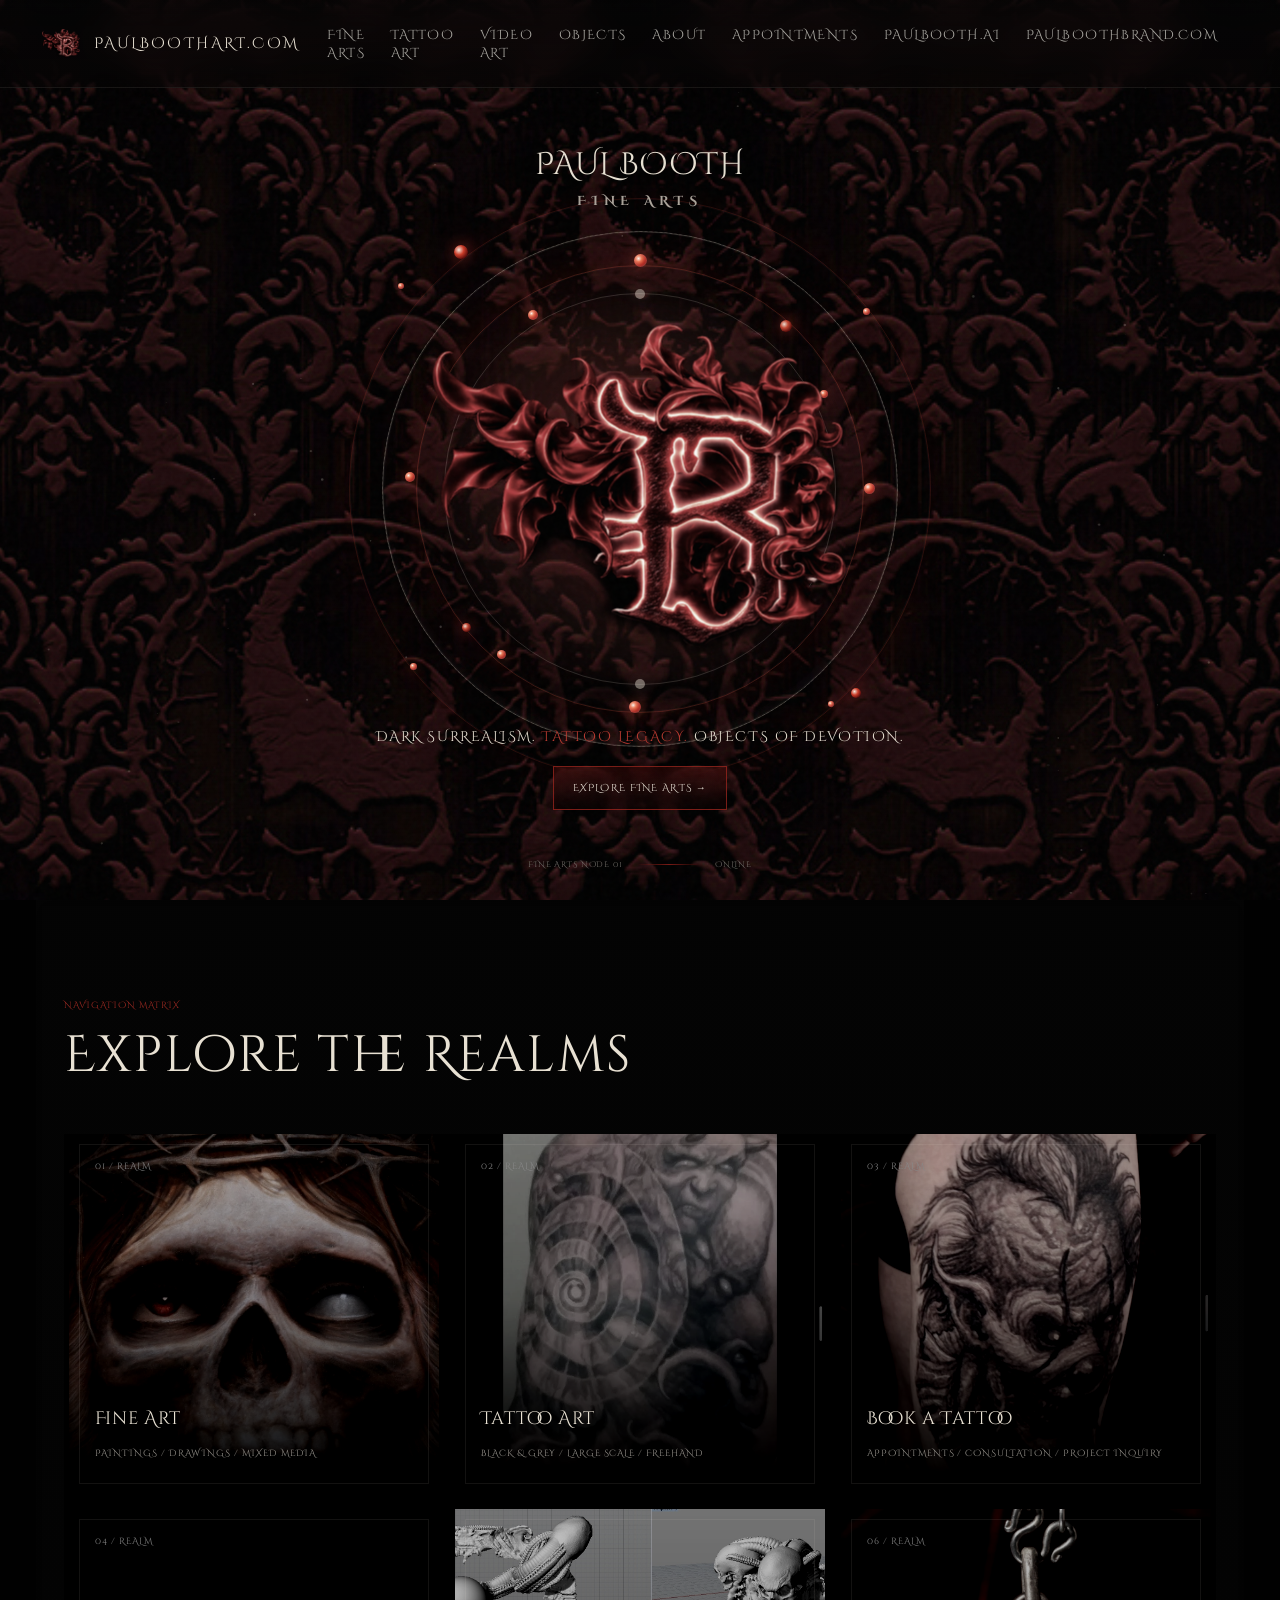
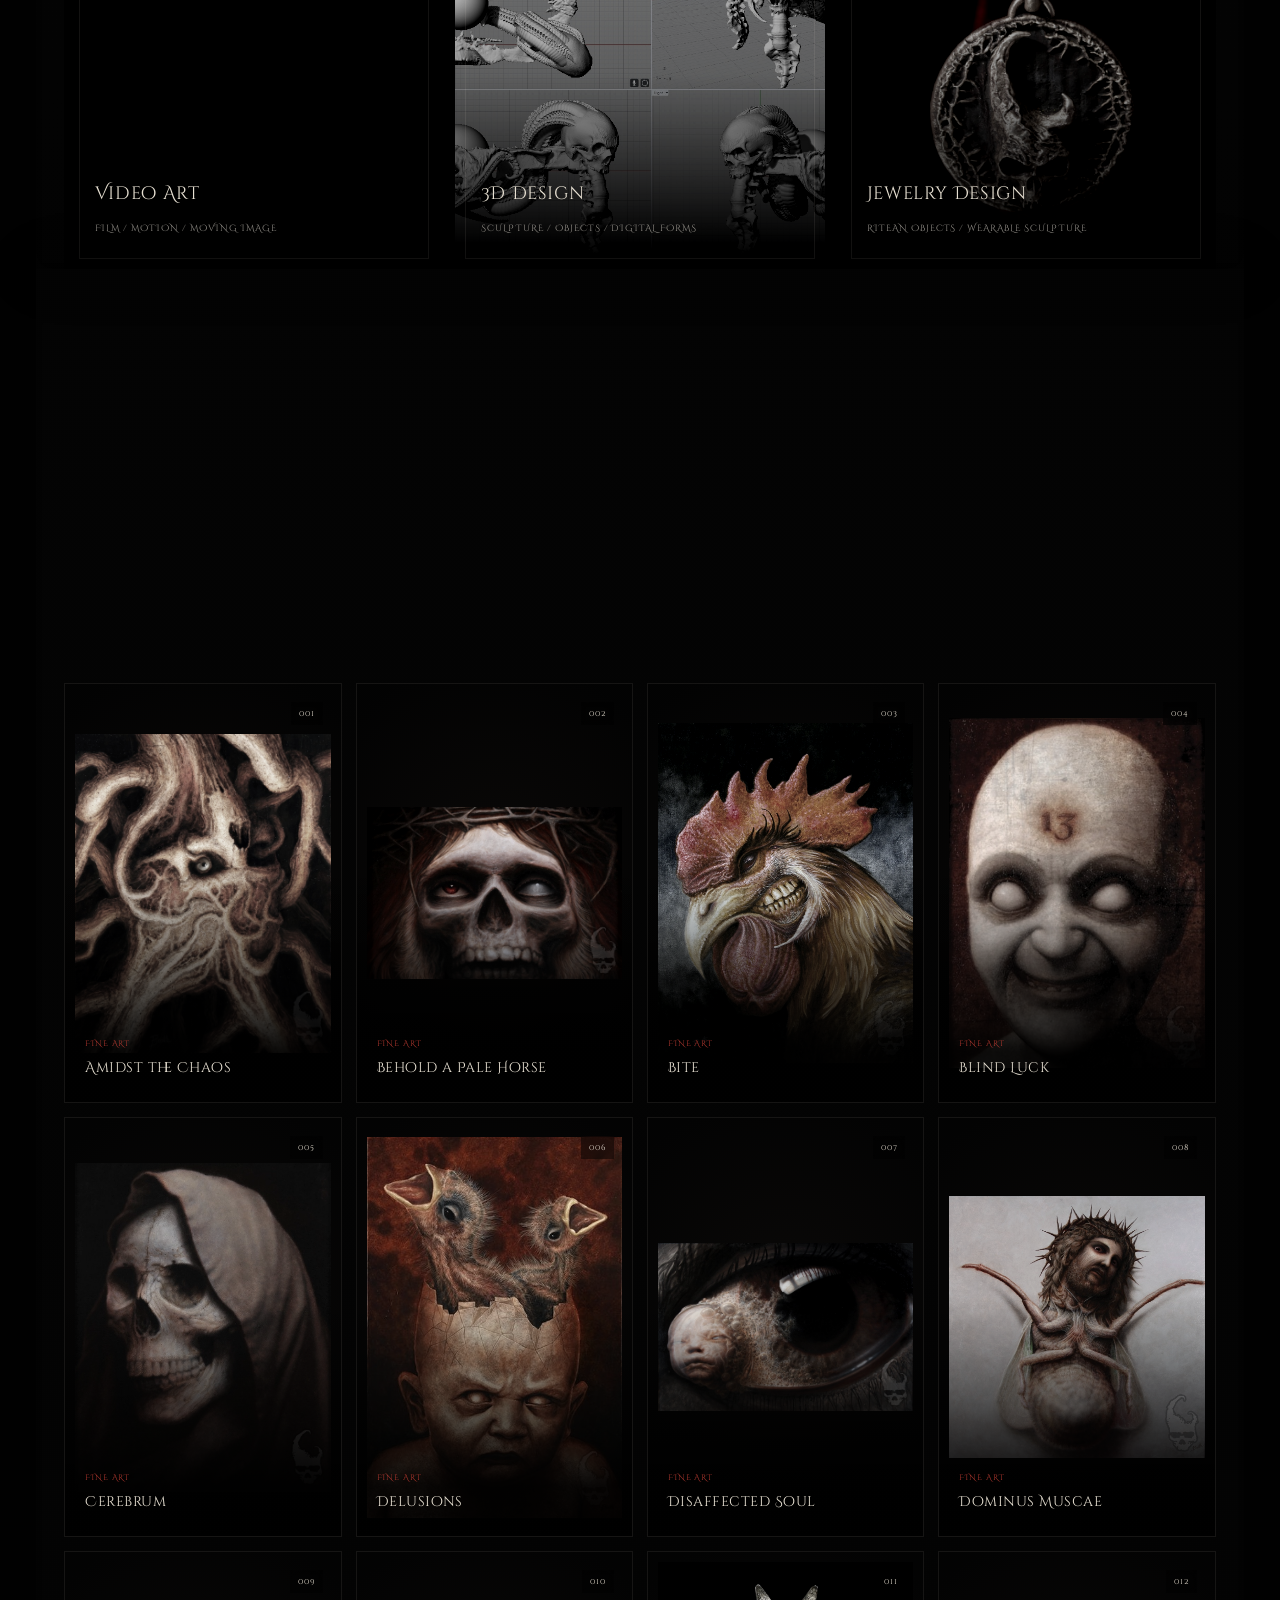
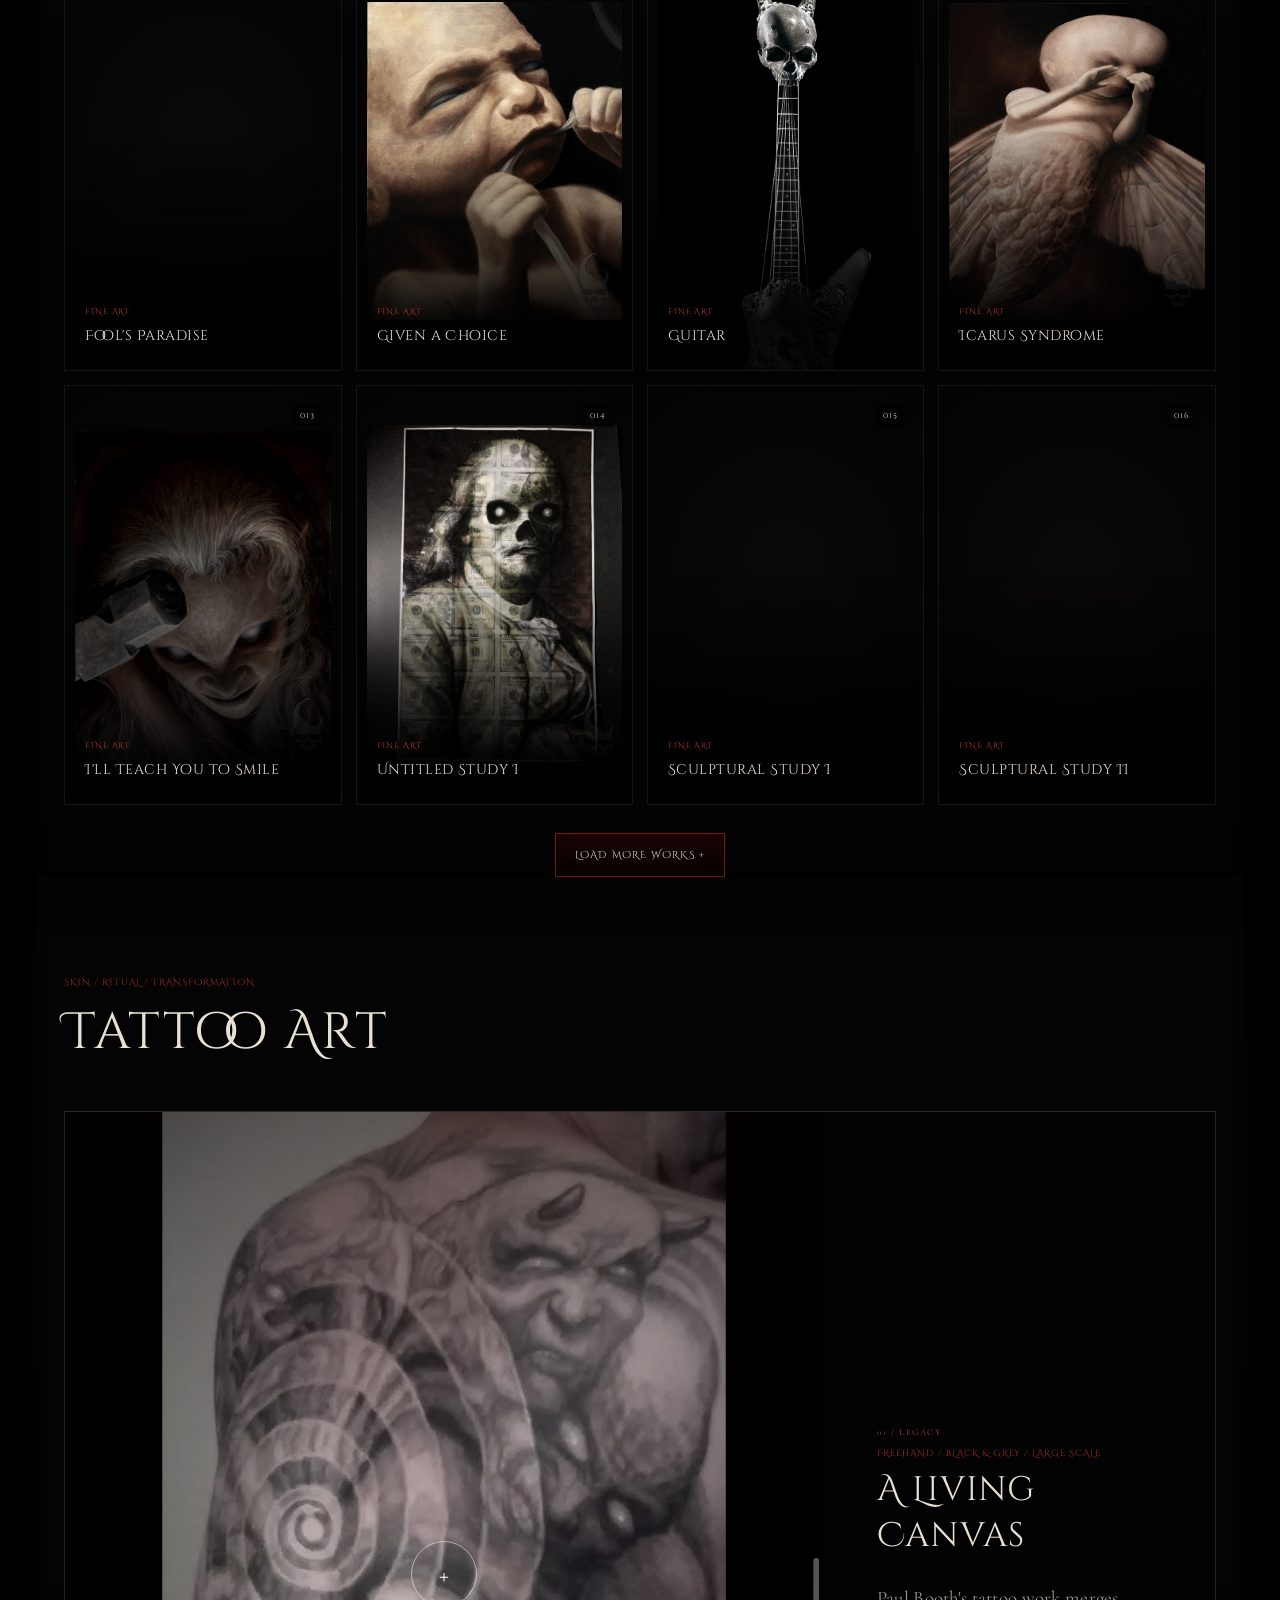
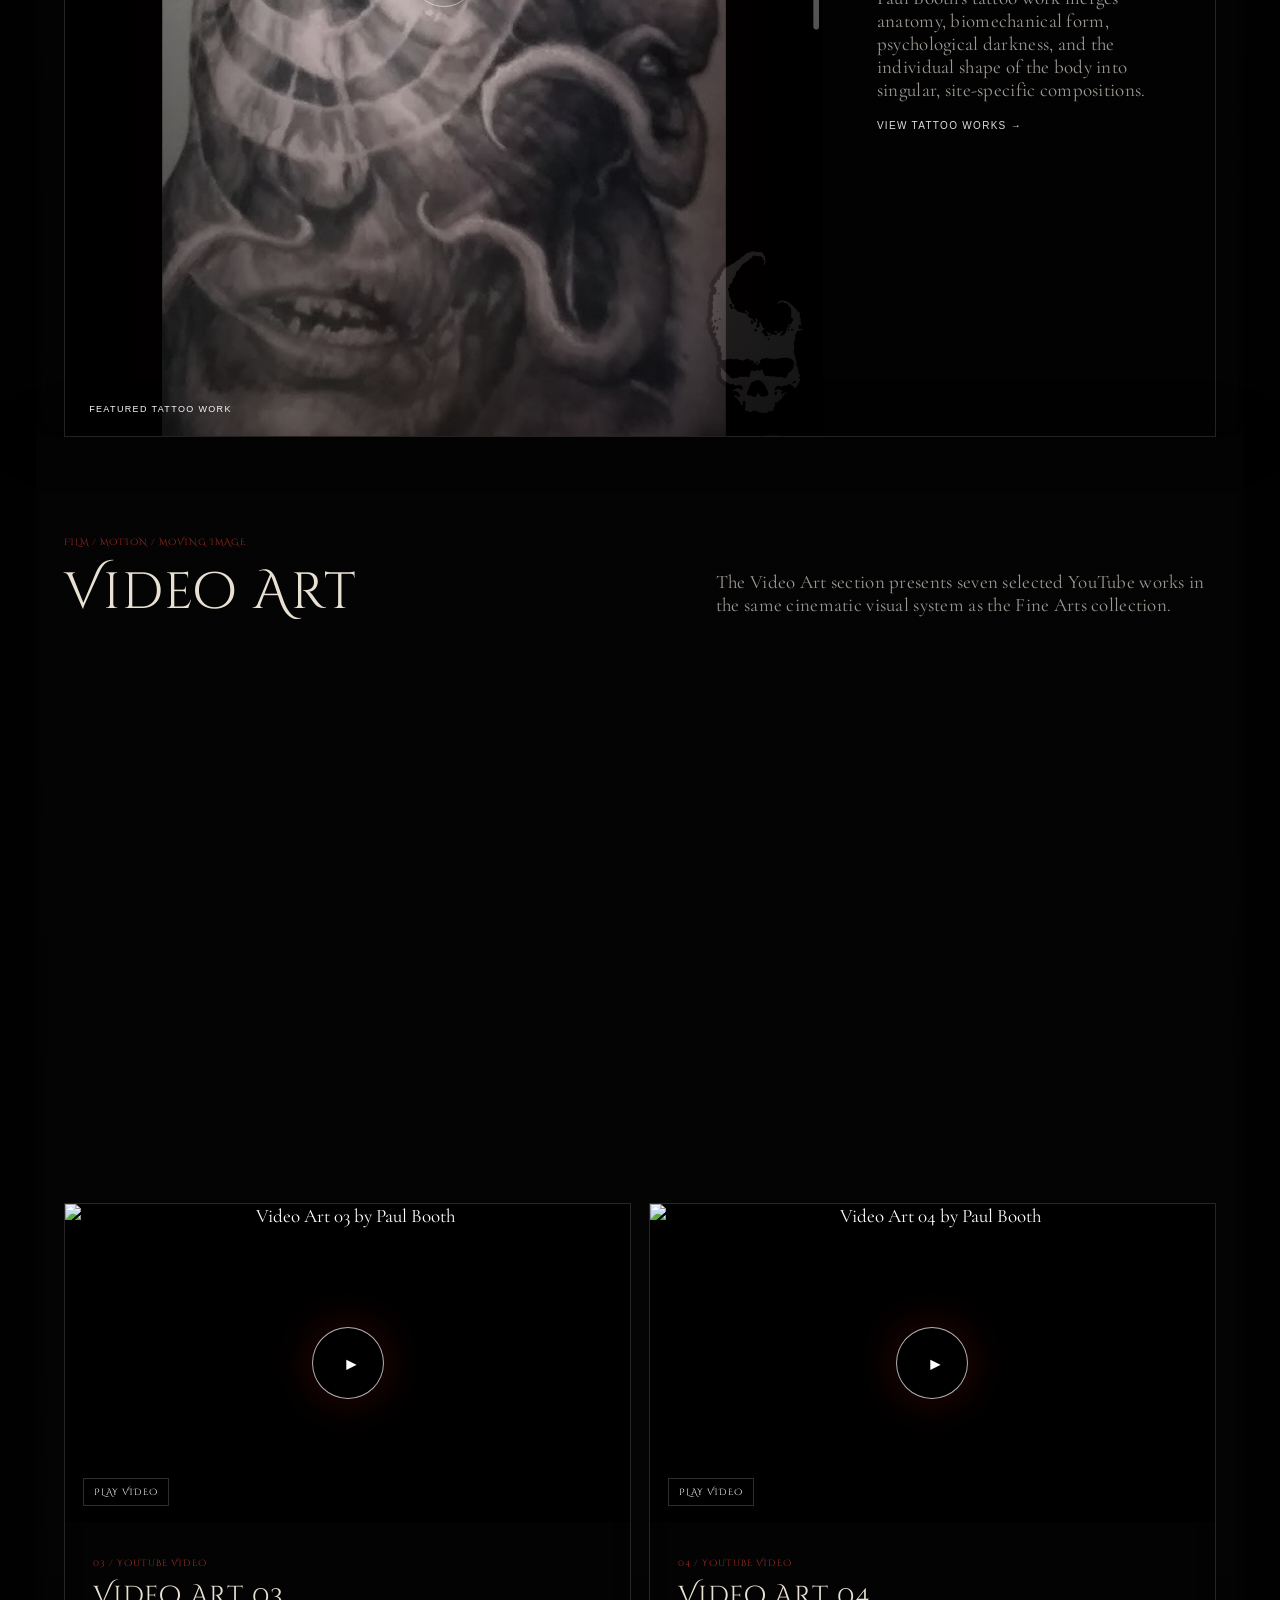
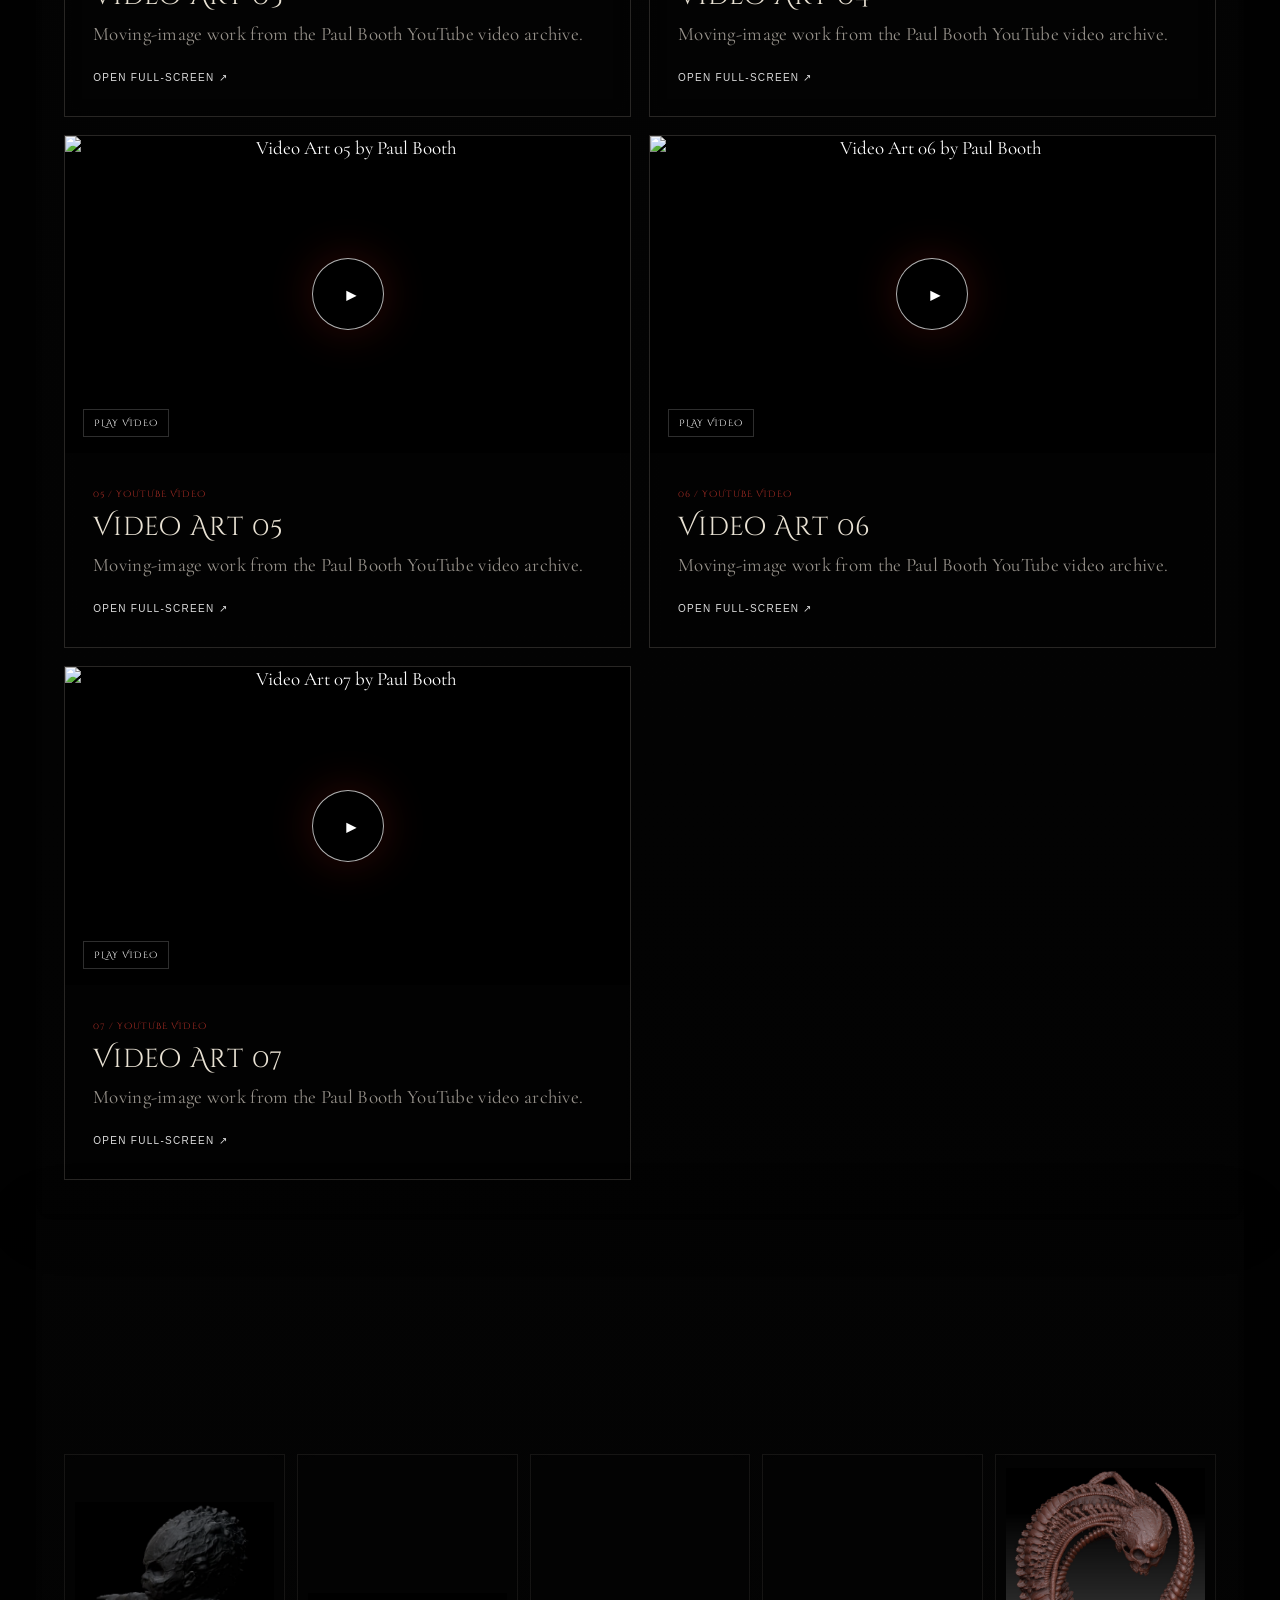
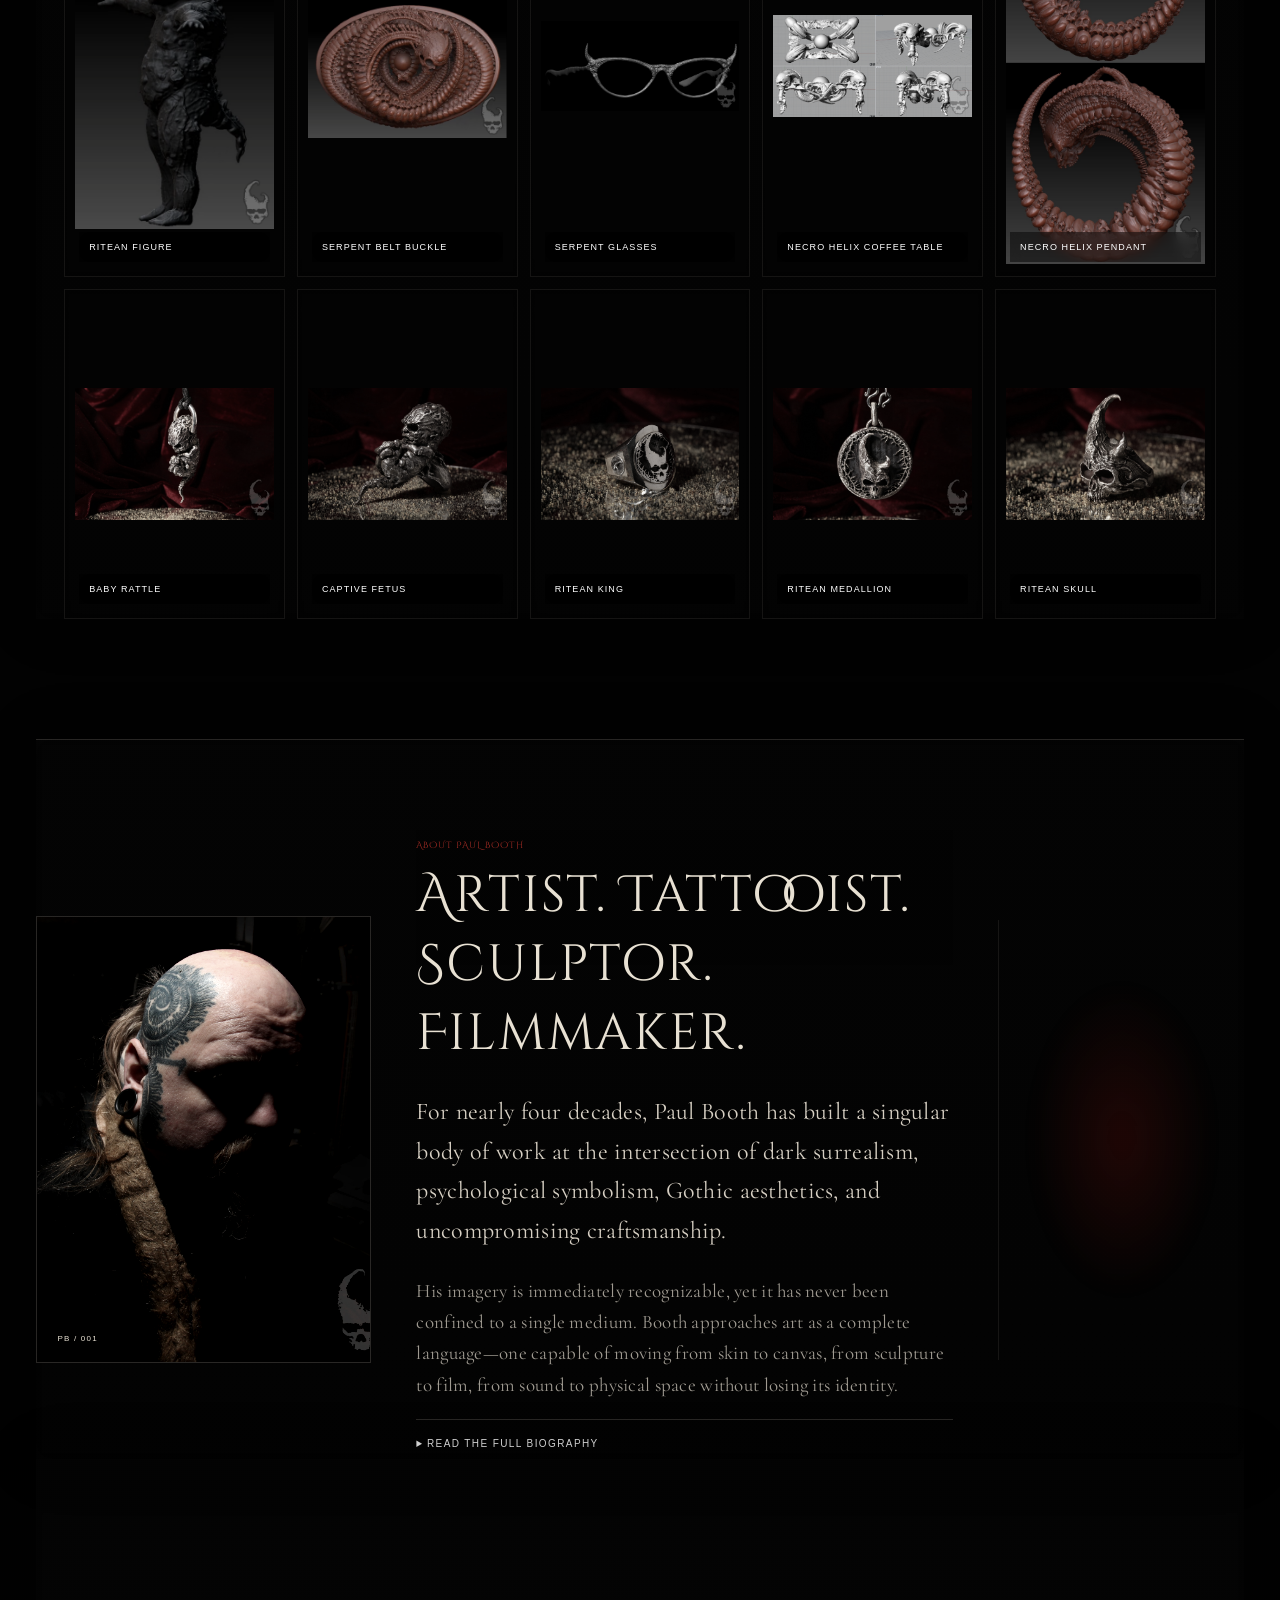
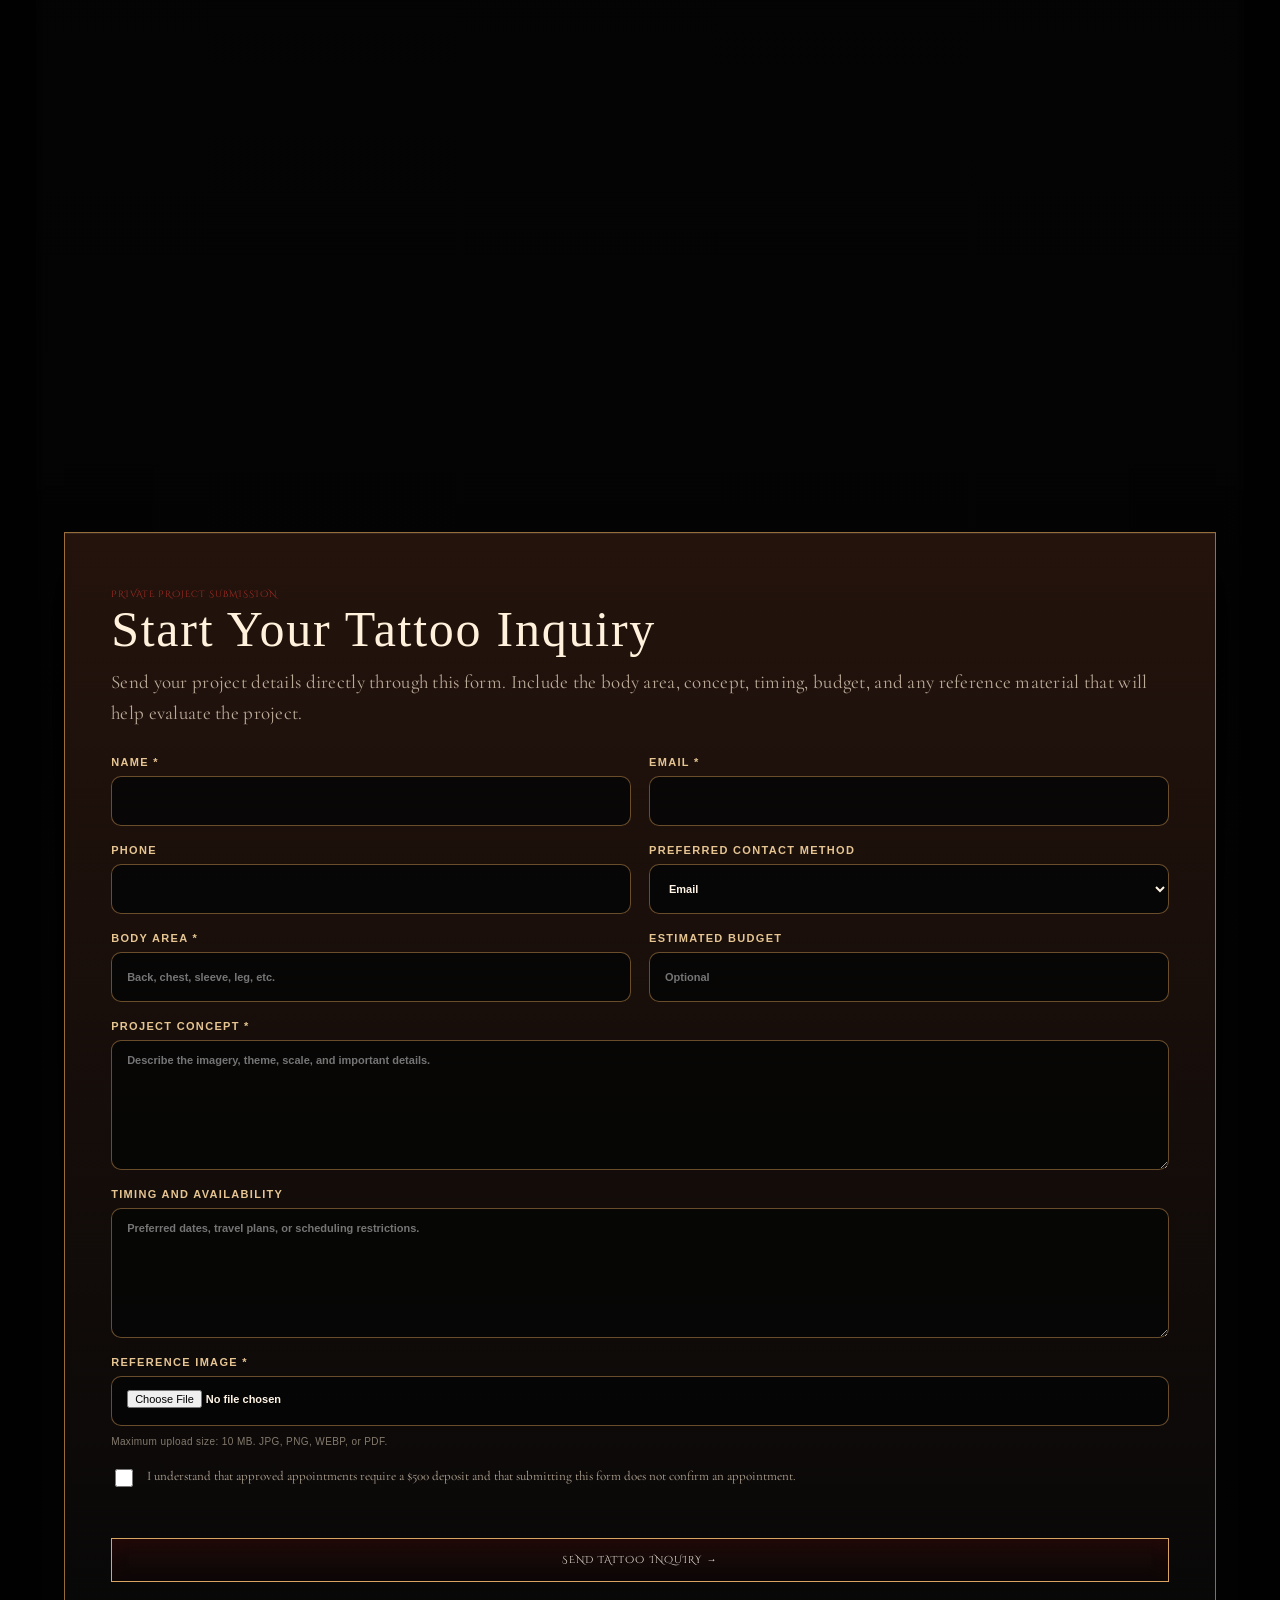
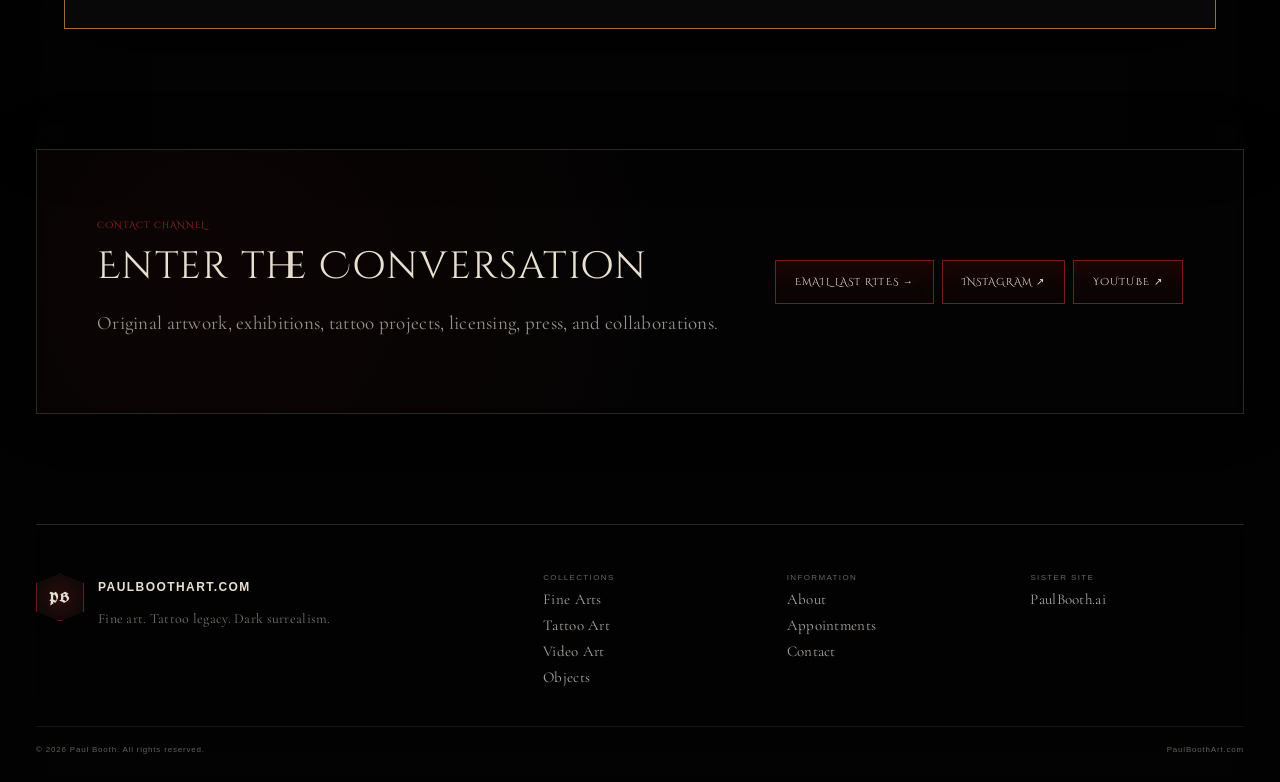
==== commit 56302fcb: "Merge pull request #4 from paulboothtattoo/feat/contact-form-resend Deliver tattoo inquiries through" ====
--- a/index.html
+++ b/index.html
@@ -1246,7 +1246,7 @@
           "https://paulbooth.ai/",
           "https://paulboothbrand.com/",
           "https://darkimages.com/",
-          "https://www.instagram.com/paulbooth.ai/",
+          "https://www.instagram.com/paulbooth/",
           "https://www.youtube.com/@paulboothart"
         ]
       },
@@ -1380,7 +1380,7 @@
 
     <section id="appointment" class="appointment appointment-featured section-shell"><div class="section-heading reveal split-heading"><div><span class="eyebrow">Tattoo Appointment Protocol</span><h2>Book a Tattoo</h2></div><p>Paul currently works in New Jersey, approximately 35 minutes west of midtown Manhattan.</p></div><div class="appointment-grid"><article class="protocol-card reveal"><span>01</span><h3>Send the Concept</h3><p>Email your idea or theme, a photo of the area to be tattooed, and any budgetary information.</p></article><article class="protocol-card reveal"><span>02</span><h3>Freehand Interpretation</h3><p>Paul works mainly freehand and develops your ideas through his own visual interpretation.</p></article><article class="protocol-card reveal"><span>03</span><h3>Reserve the Session</h3><p>A $500 deposit holds the appointment and is applied toward the tattoo. Cancellations or rescheduling require 48 hours' notice.</p></article><article class="protocol-card reveal"><span>04</span><h3>Travel & Timing</h3><p>Newark Liberty International Airport (EWR) is the closest airport. Large-scale work can move quickly; a back piece may be completed in 8&ndash;10 hours.</p></article></div><a class="primary-button appointment-cta" href="mailto:lastritestattoo@gmail.com?subject=Tattoo%20Appointment%20Inquiry">Start an appointment inquiry <span>&rarr;</span></a></section>
 
-    <section id="contact" class="signal section-shell reveal"><div><span class="eyebrow">Contact Channel</span><h2>Enter the Conversation</h2><p>Original artwork, exhibitions, tattoo projects, licensing, press, and collaborations.</p></div><div class="signal-actions"><a href="mailto:lastritestattoo@gmail.com" class="secondary-button">Email Last Rites <span>&rarr;</span></a><a href="https://www.instagram.com/paulbooth.ai/" target="_blank" rel="noopener noreferrer" class="secondary-button">Instagram <span>&#8599;</span></a><a href="https://www.youtube.com/@paulboothart" target="_blank" rel="noopener noreferrer" class="secondary-button">YouTube <span>&#8599;</span></a></div></section>
+    <section id="contact" class="signal section-shell reveal"><div><span class="eyebrow">Contact Channel</span><h2>Enter the Conversation</h2><p>Original artwork, exhibitions, tattoo projects, licensing, press, and collaborations.</p></div><div class="signal-actions"><a href="mailto:lastritestattoo@gmail.com" class="secondary-button">Email Last Rites <span>&rarr;</span></a><a href="https://www.instagram.com/paulbooth/" target="_blank" rel="noopener noreferrer" class="secondary-button">Instagram <span>&#8599;</span></a><a href="https://www.youtube.com/@paulboothart" target="_blank" rel="noopener noreferrer" class="secondary-button">YouTube <span>&#8599;</span></a></div></section>
   </main>
 
   <footer class="site-footer section-shell"><div class="footer-brand"><span class="mini-brand-mark">PB</span><div><strong>PAULBOOTHART.COM</strong><p>Fine art. Tattoo legacy. Dark surrealism.</p></div></div><div class="footer-links"><div><span>Collections</span><a href="#fine-art">Fine Arts</a><a href="#tattoo-art">Tattoo Art</a><a href="#video-art">Video Art</a><a href="#objects">Objects</a></div><div><span>Information</span><a href="#about">About</a><a href="#appointment">Appointments</a><a href="#contact">Contact</a></div><div><span>Sister Site</span><a href="https://paulbooth.ai/">PaulBooth.ai</a></div></div><div class="footer-bottom"><span>&copy; <span id="year"></span> Paul Booth. All rights reserved.</span><span>PaulBoothArt.com</span></div></footer>
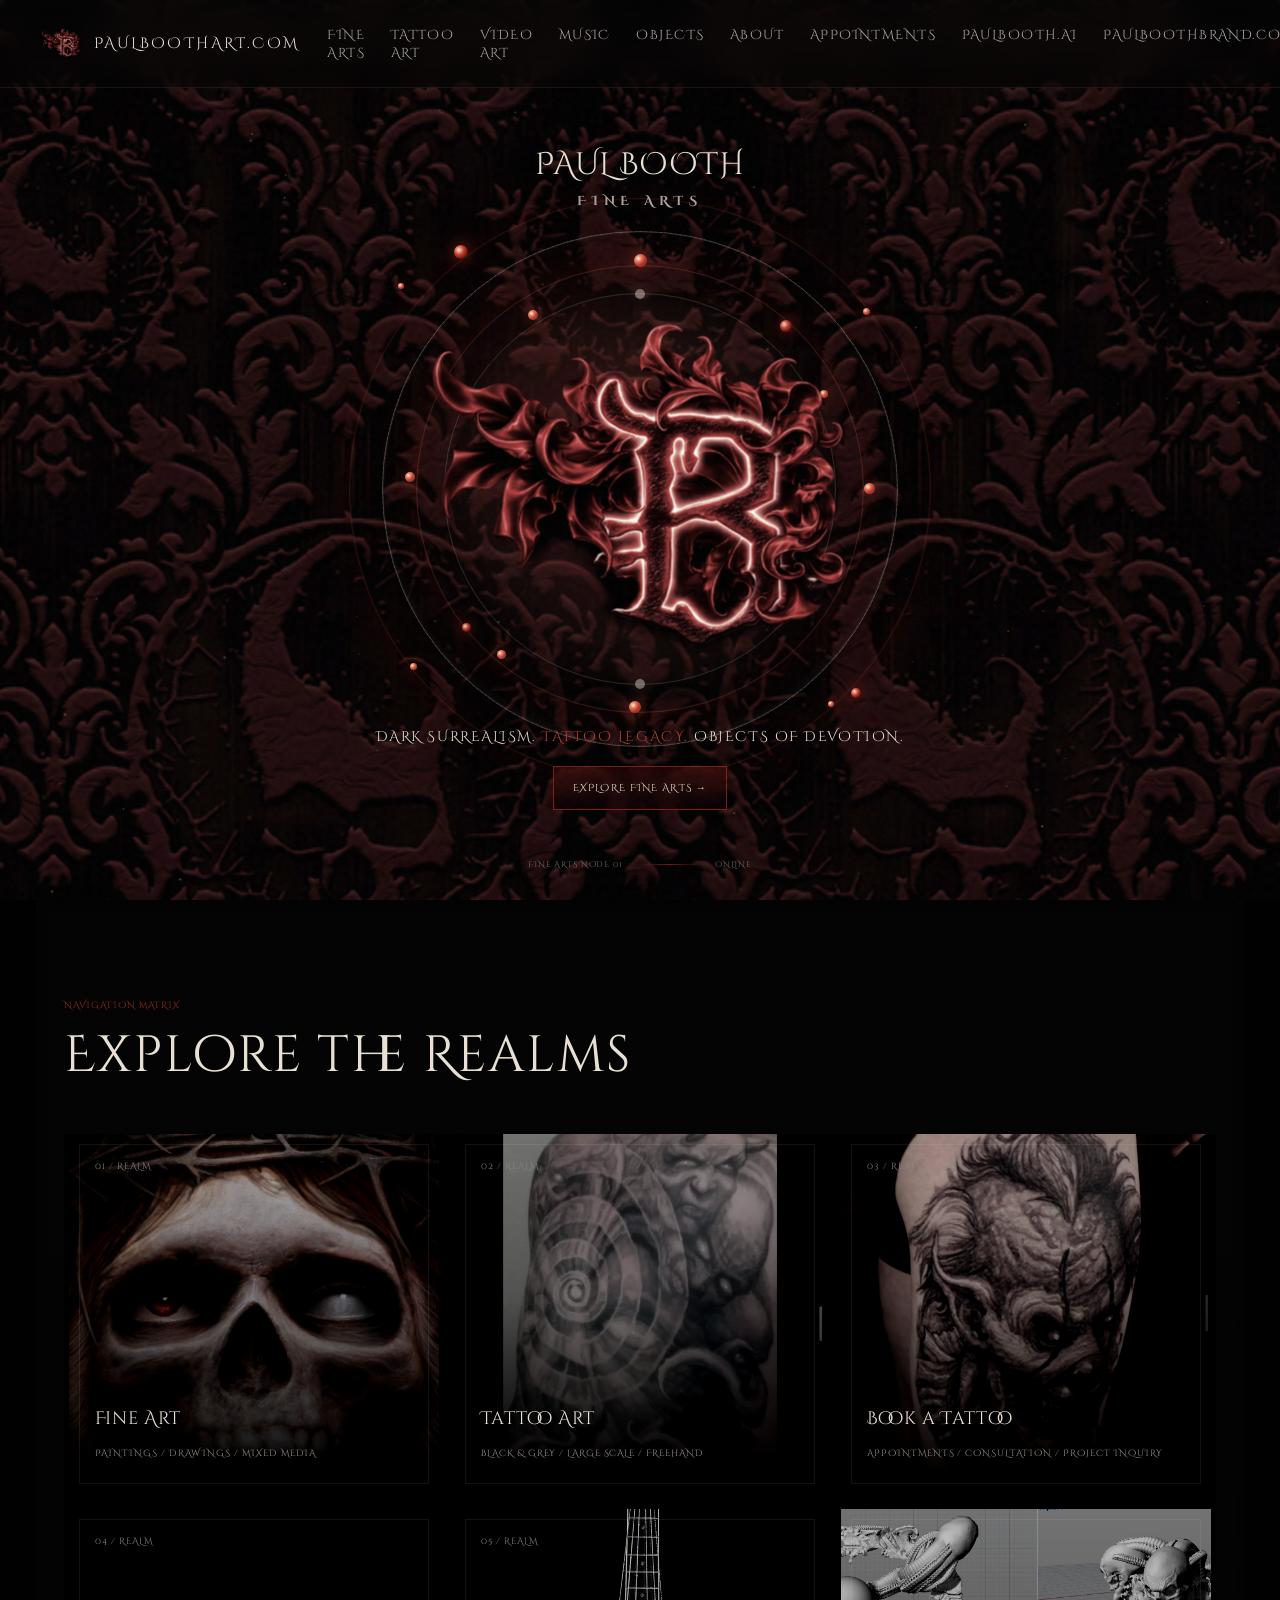
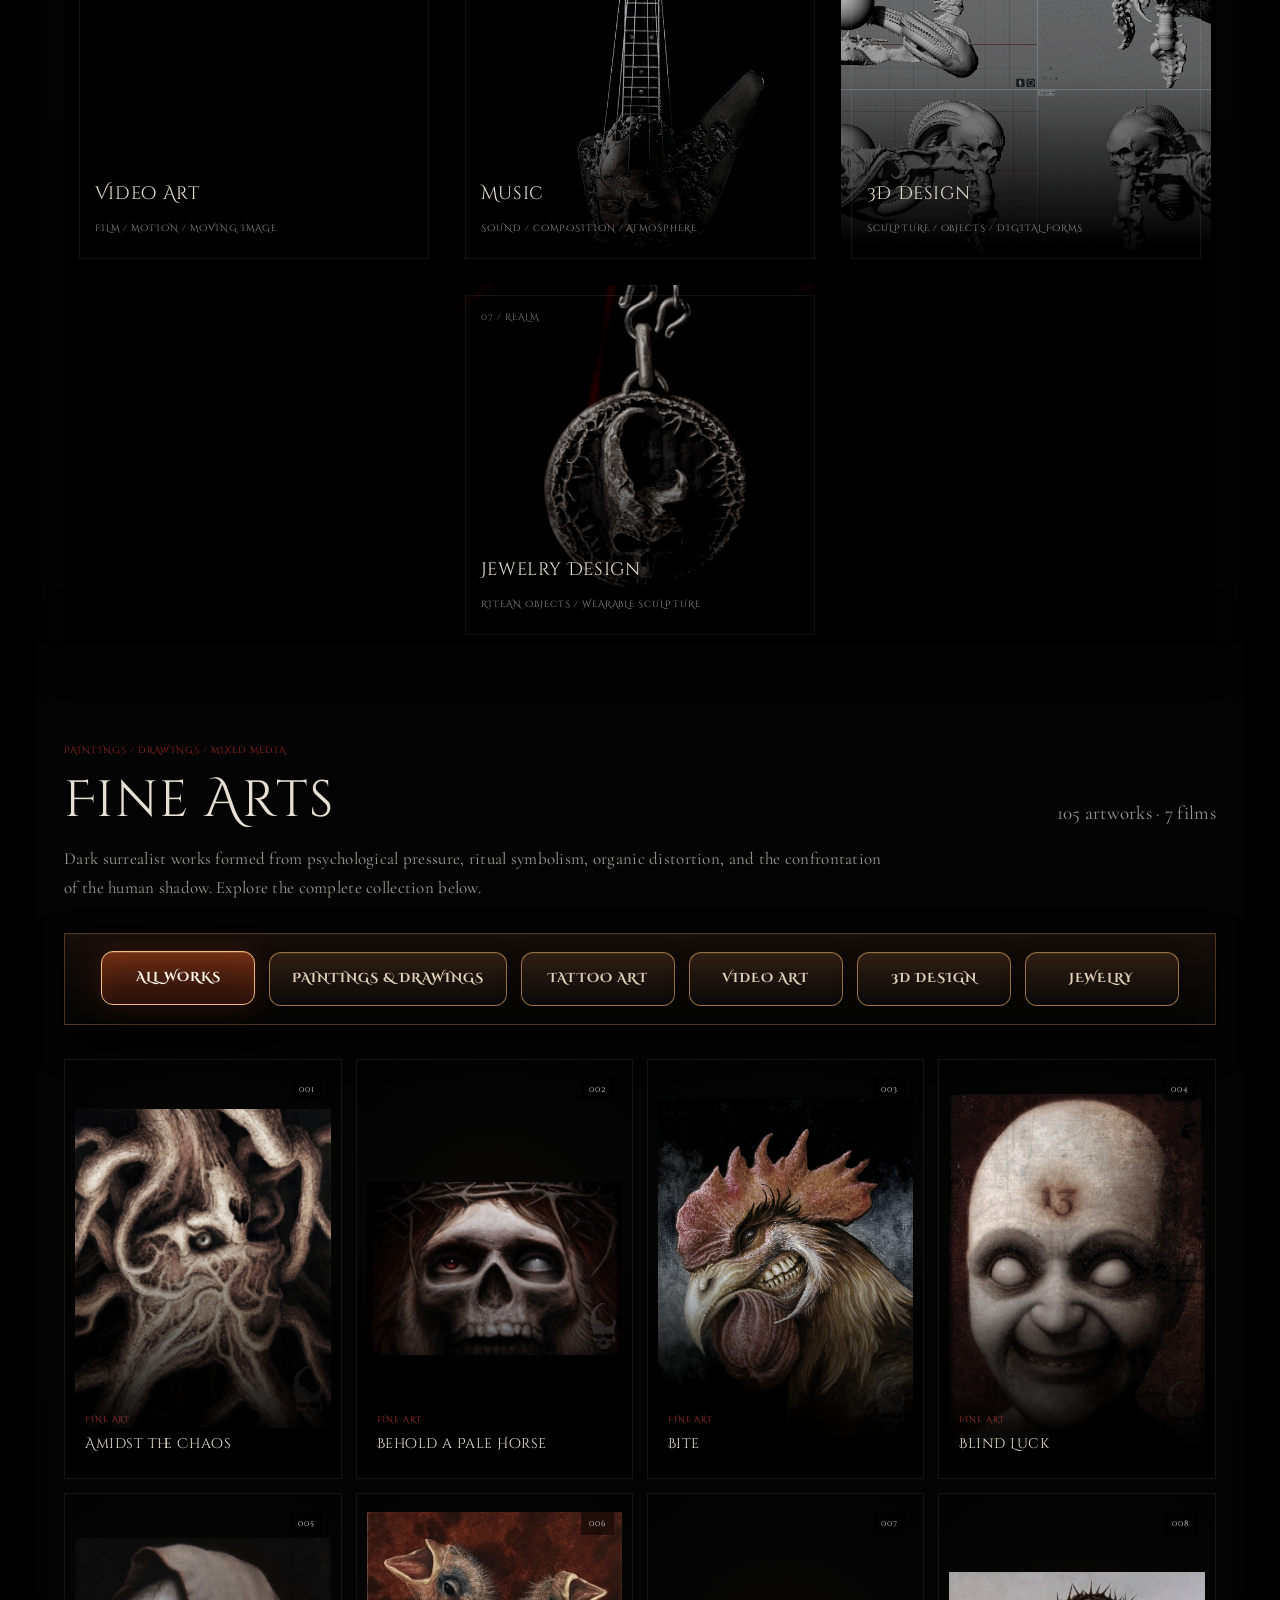
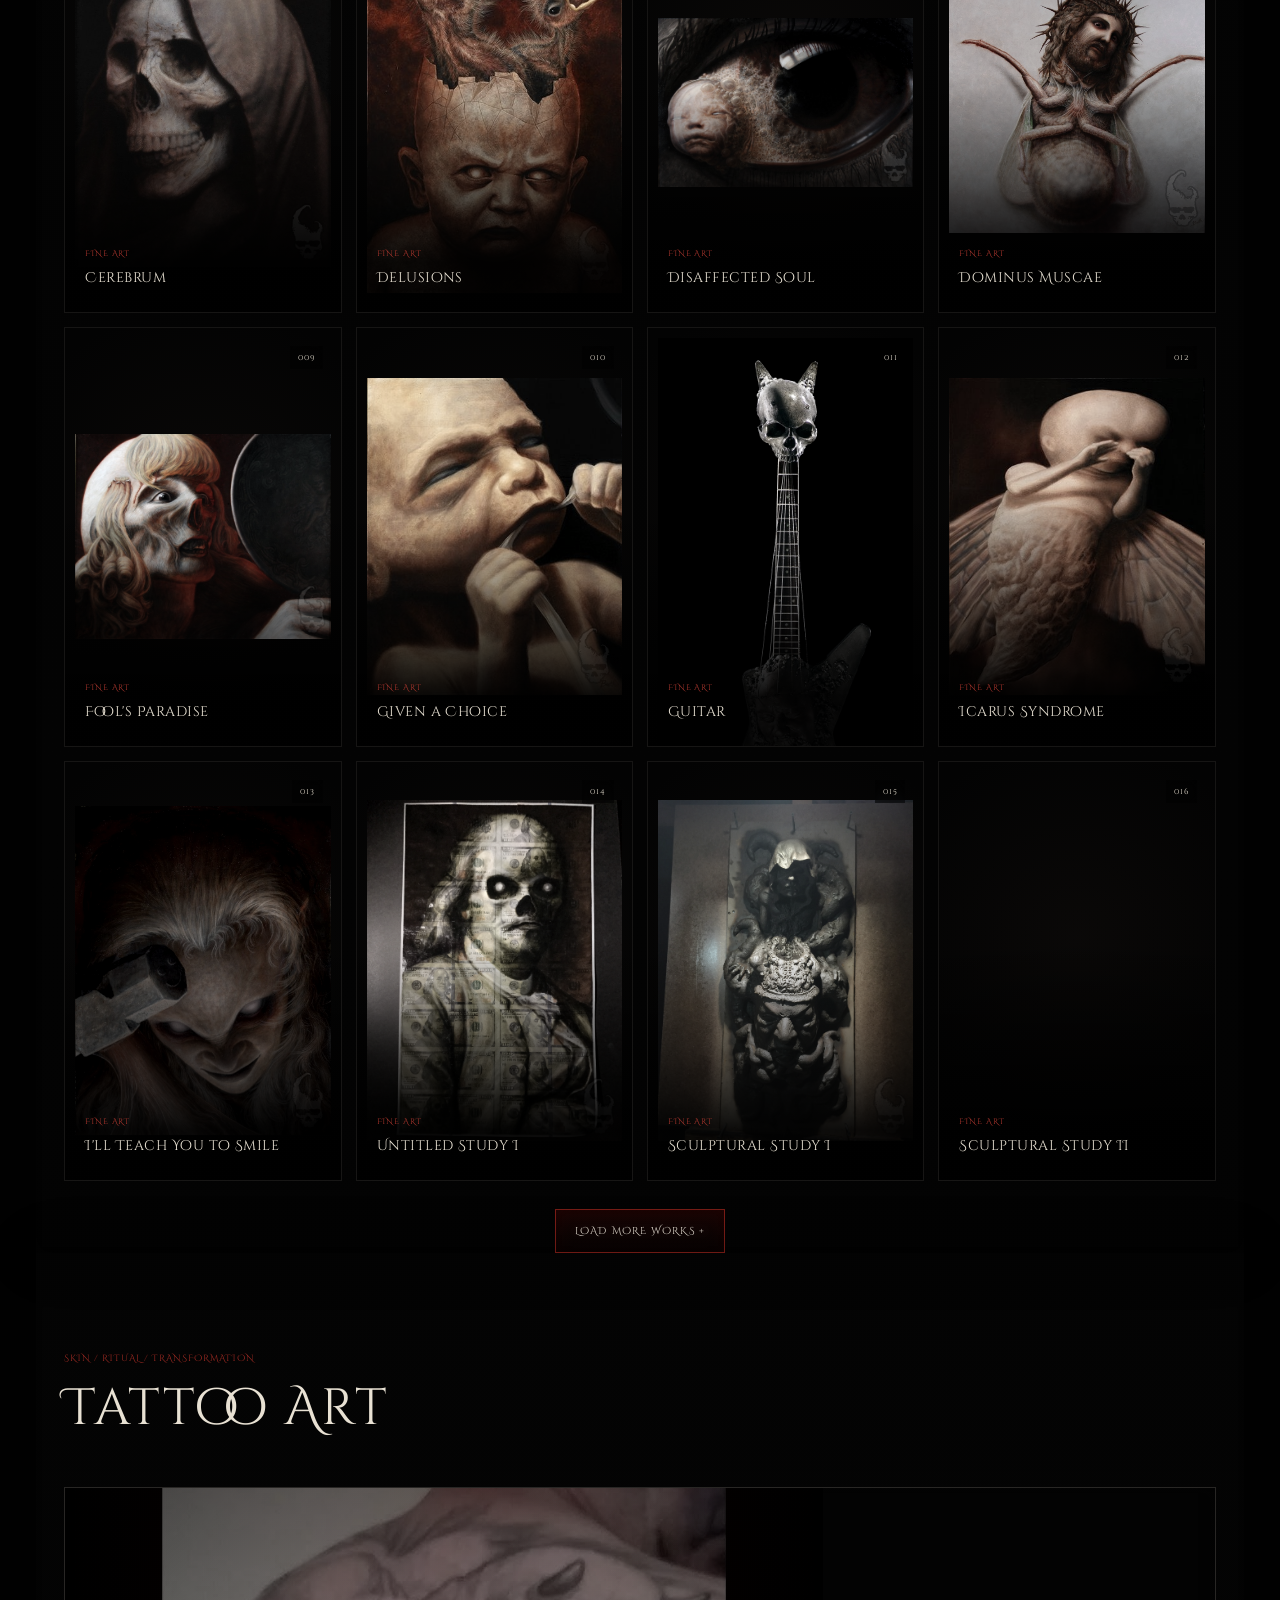
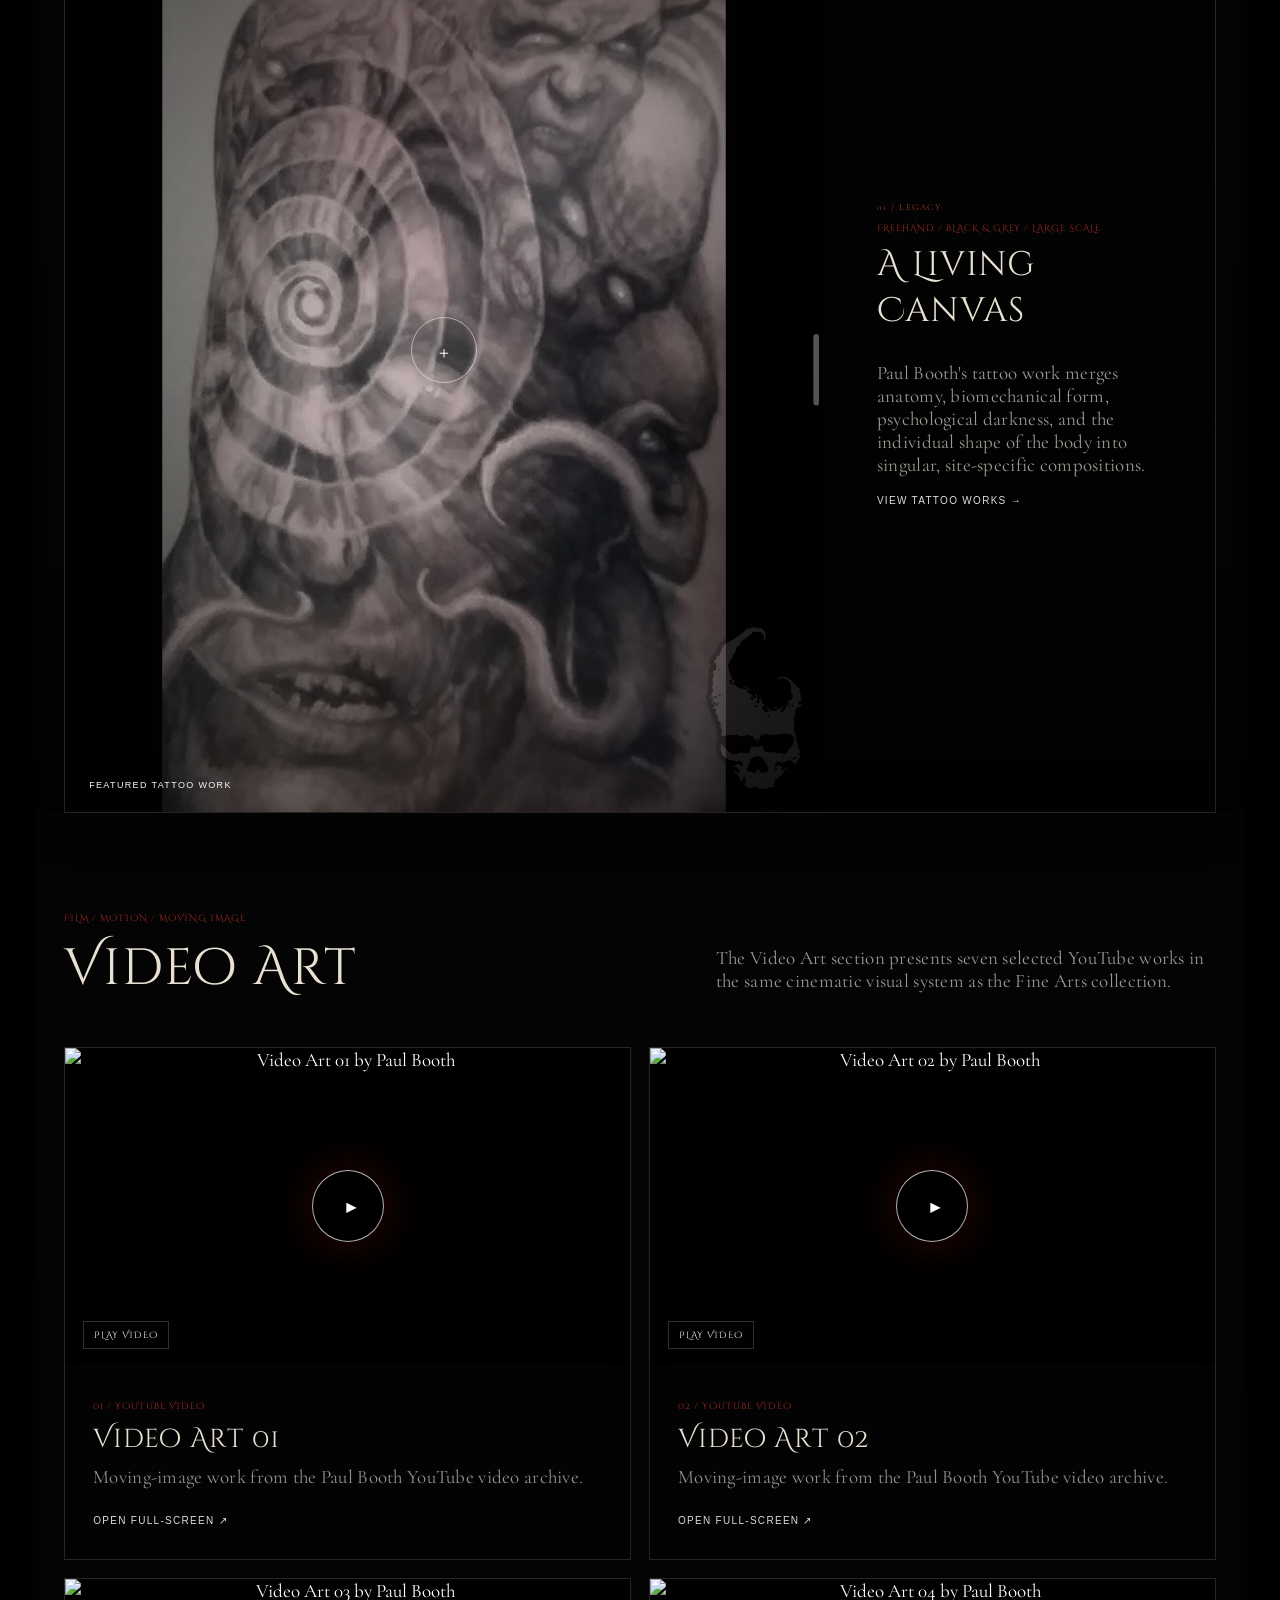
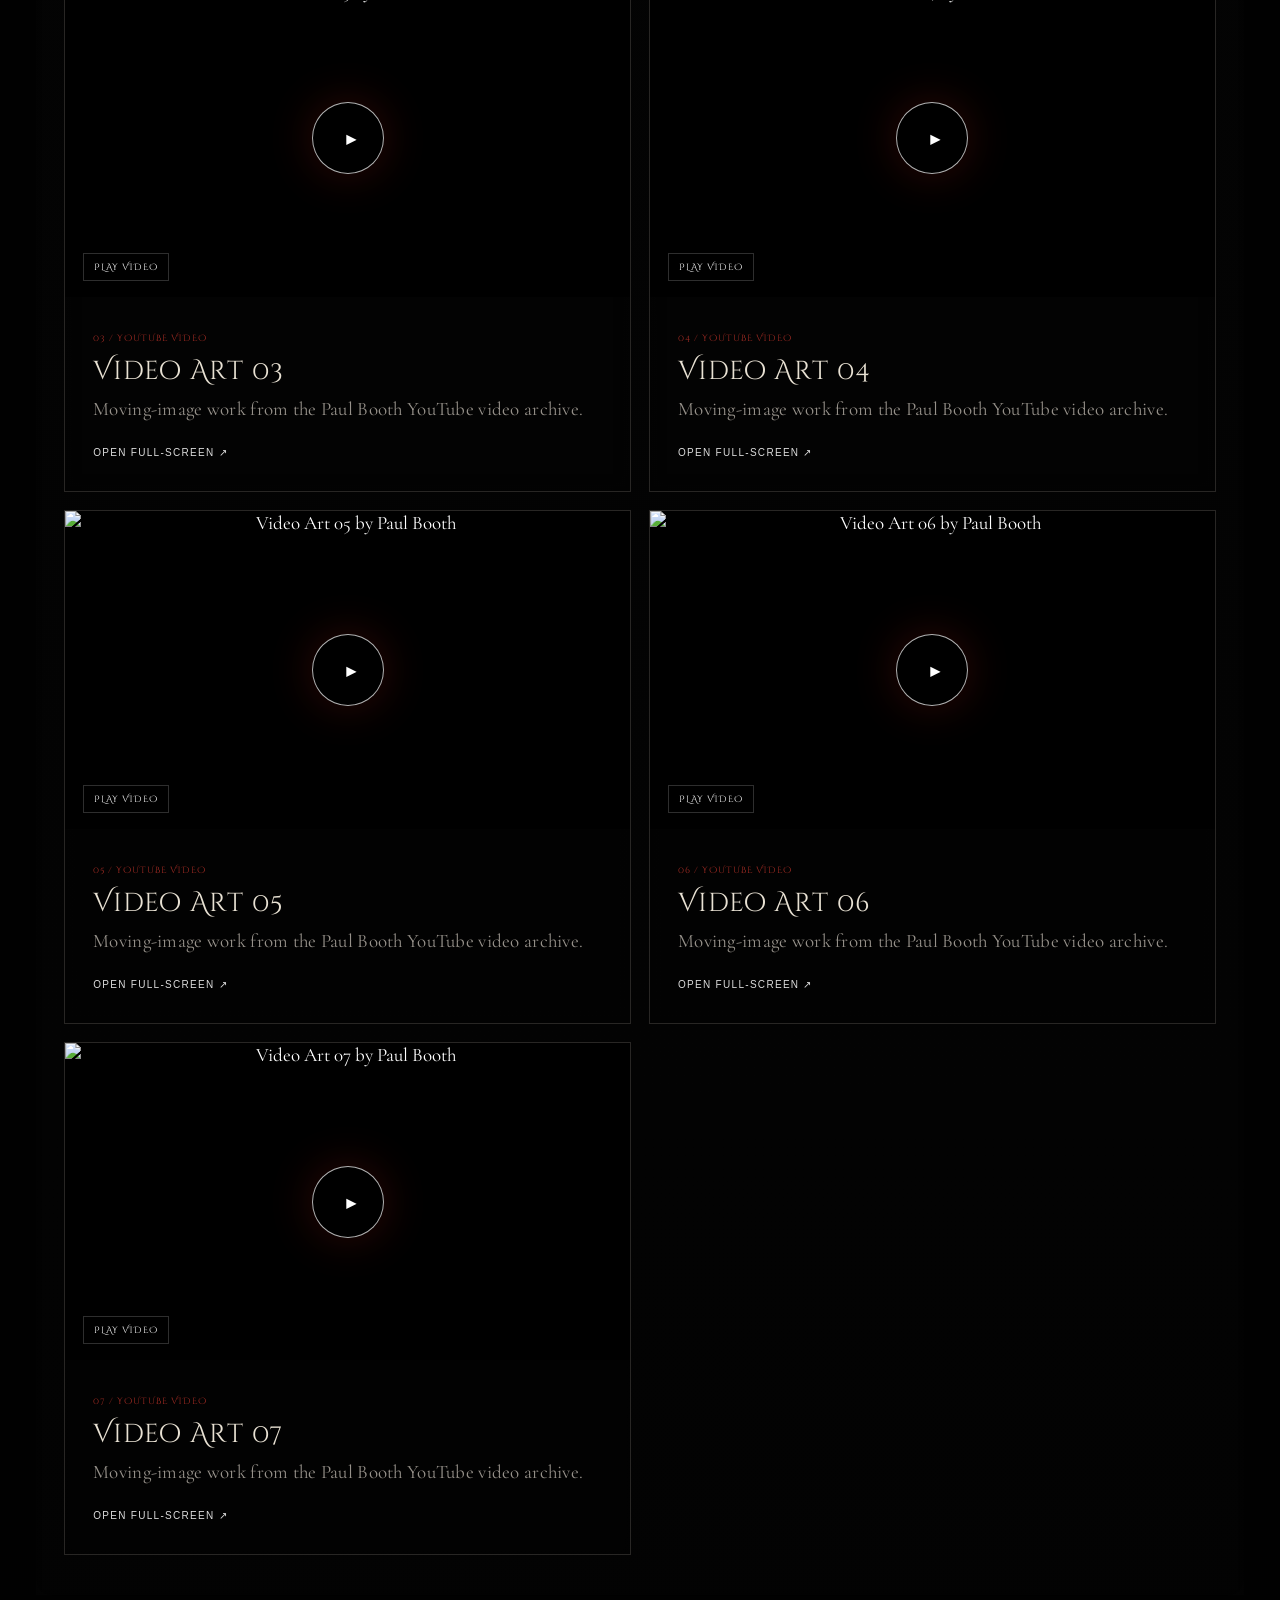
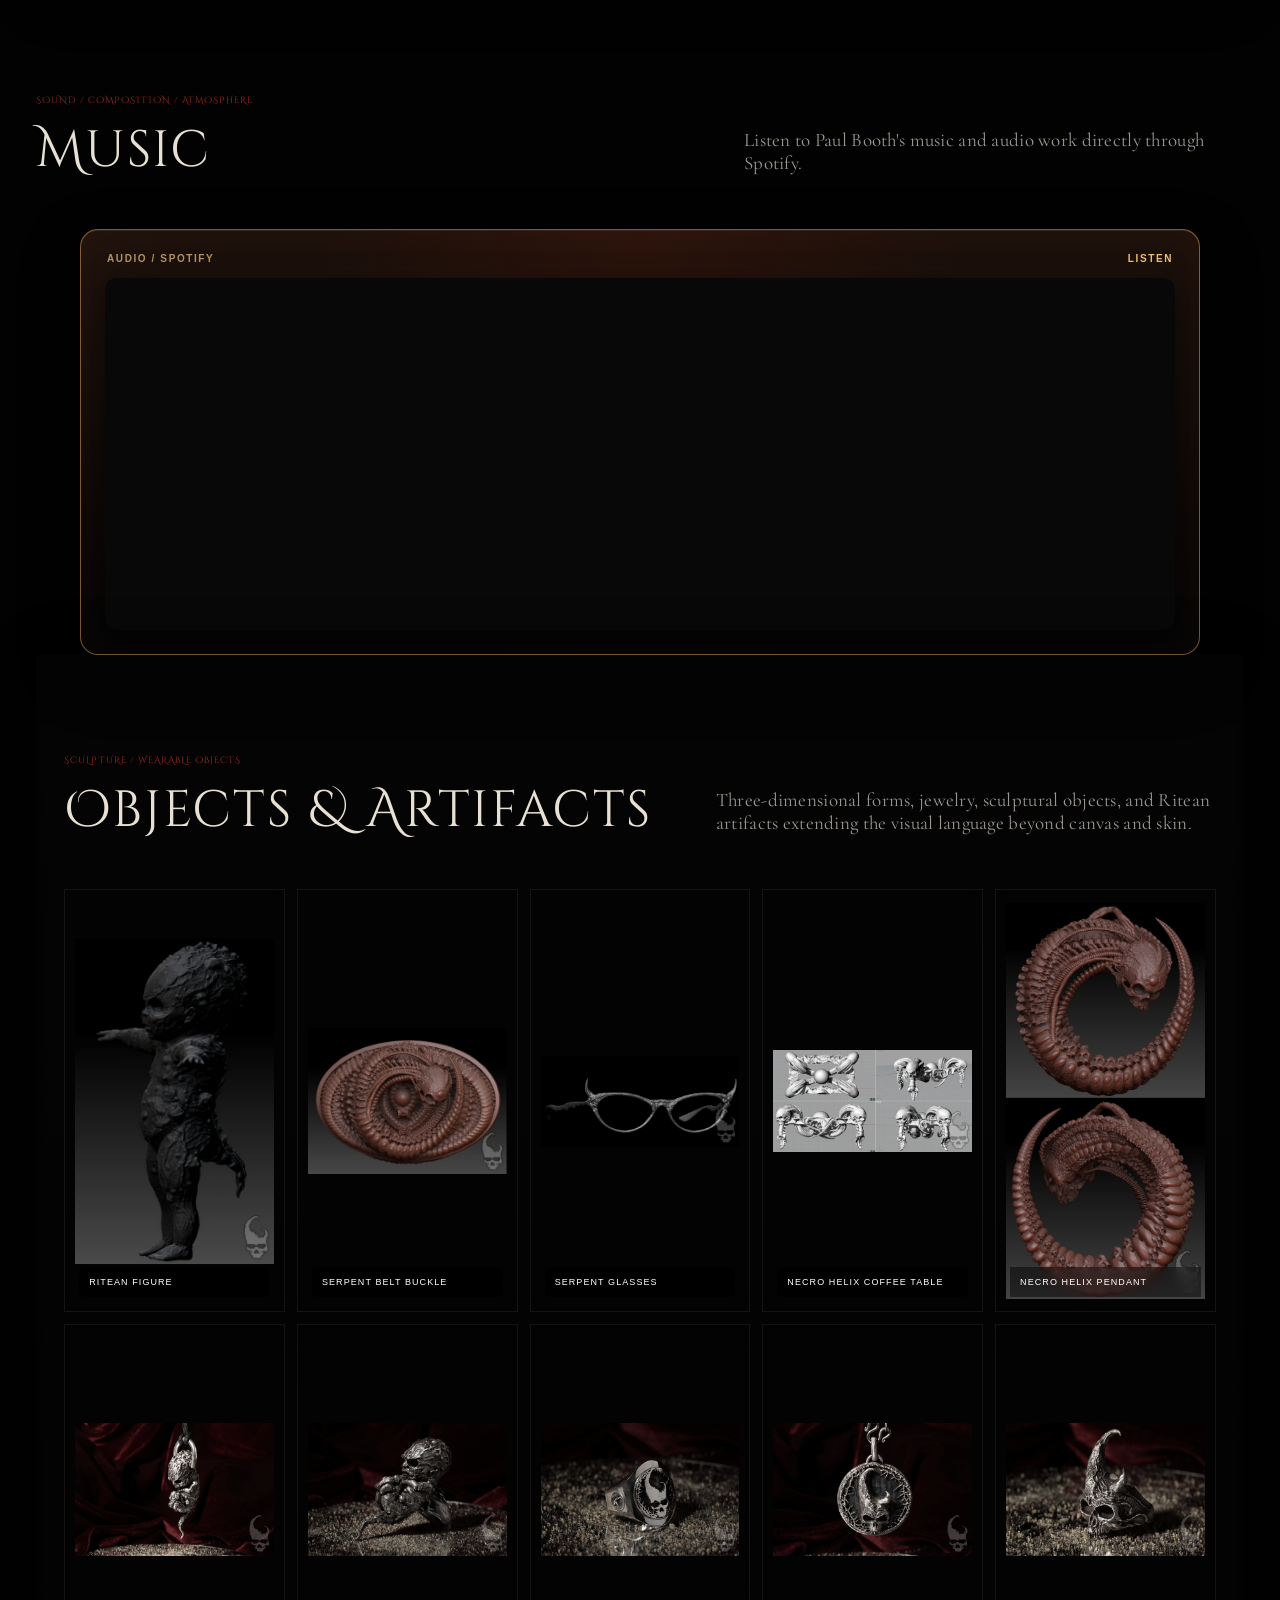
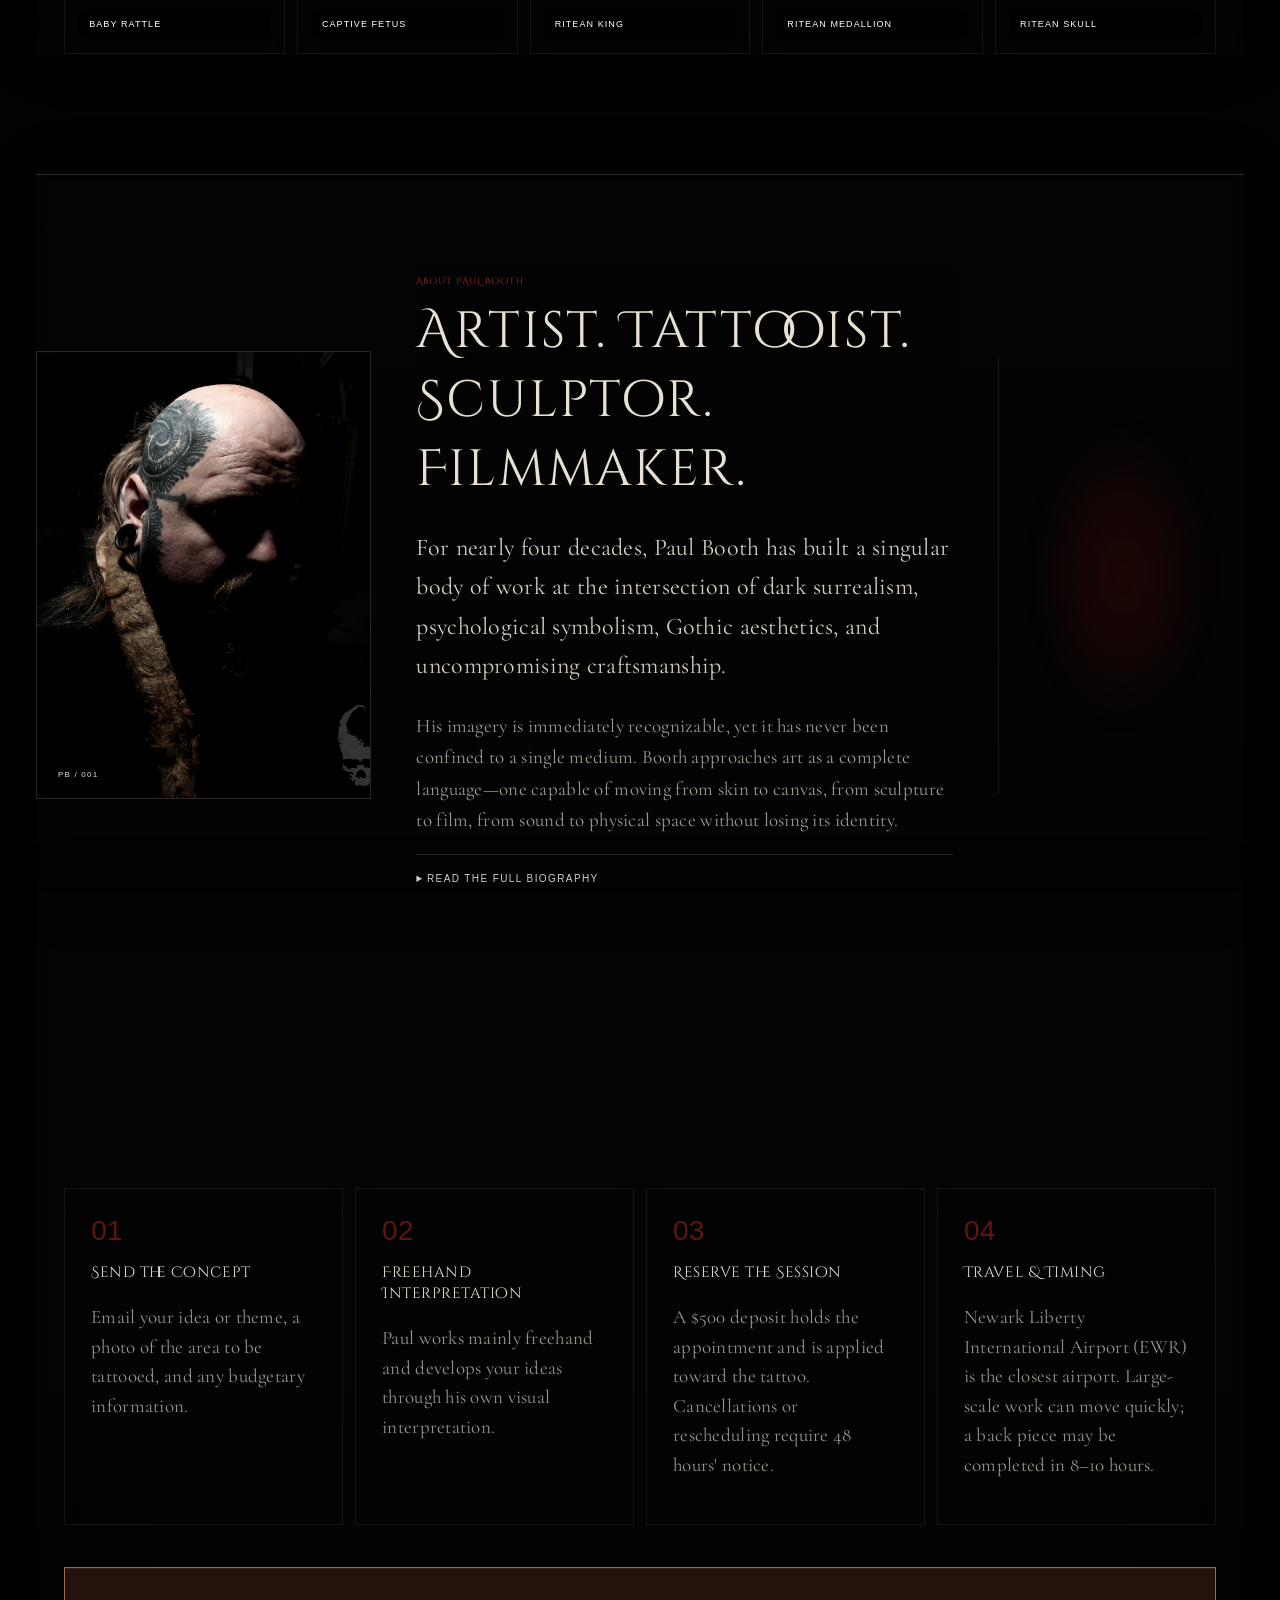
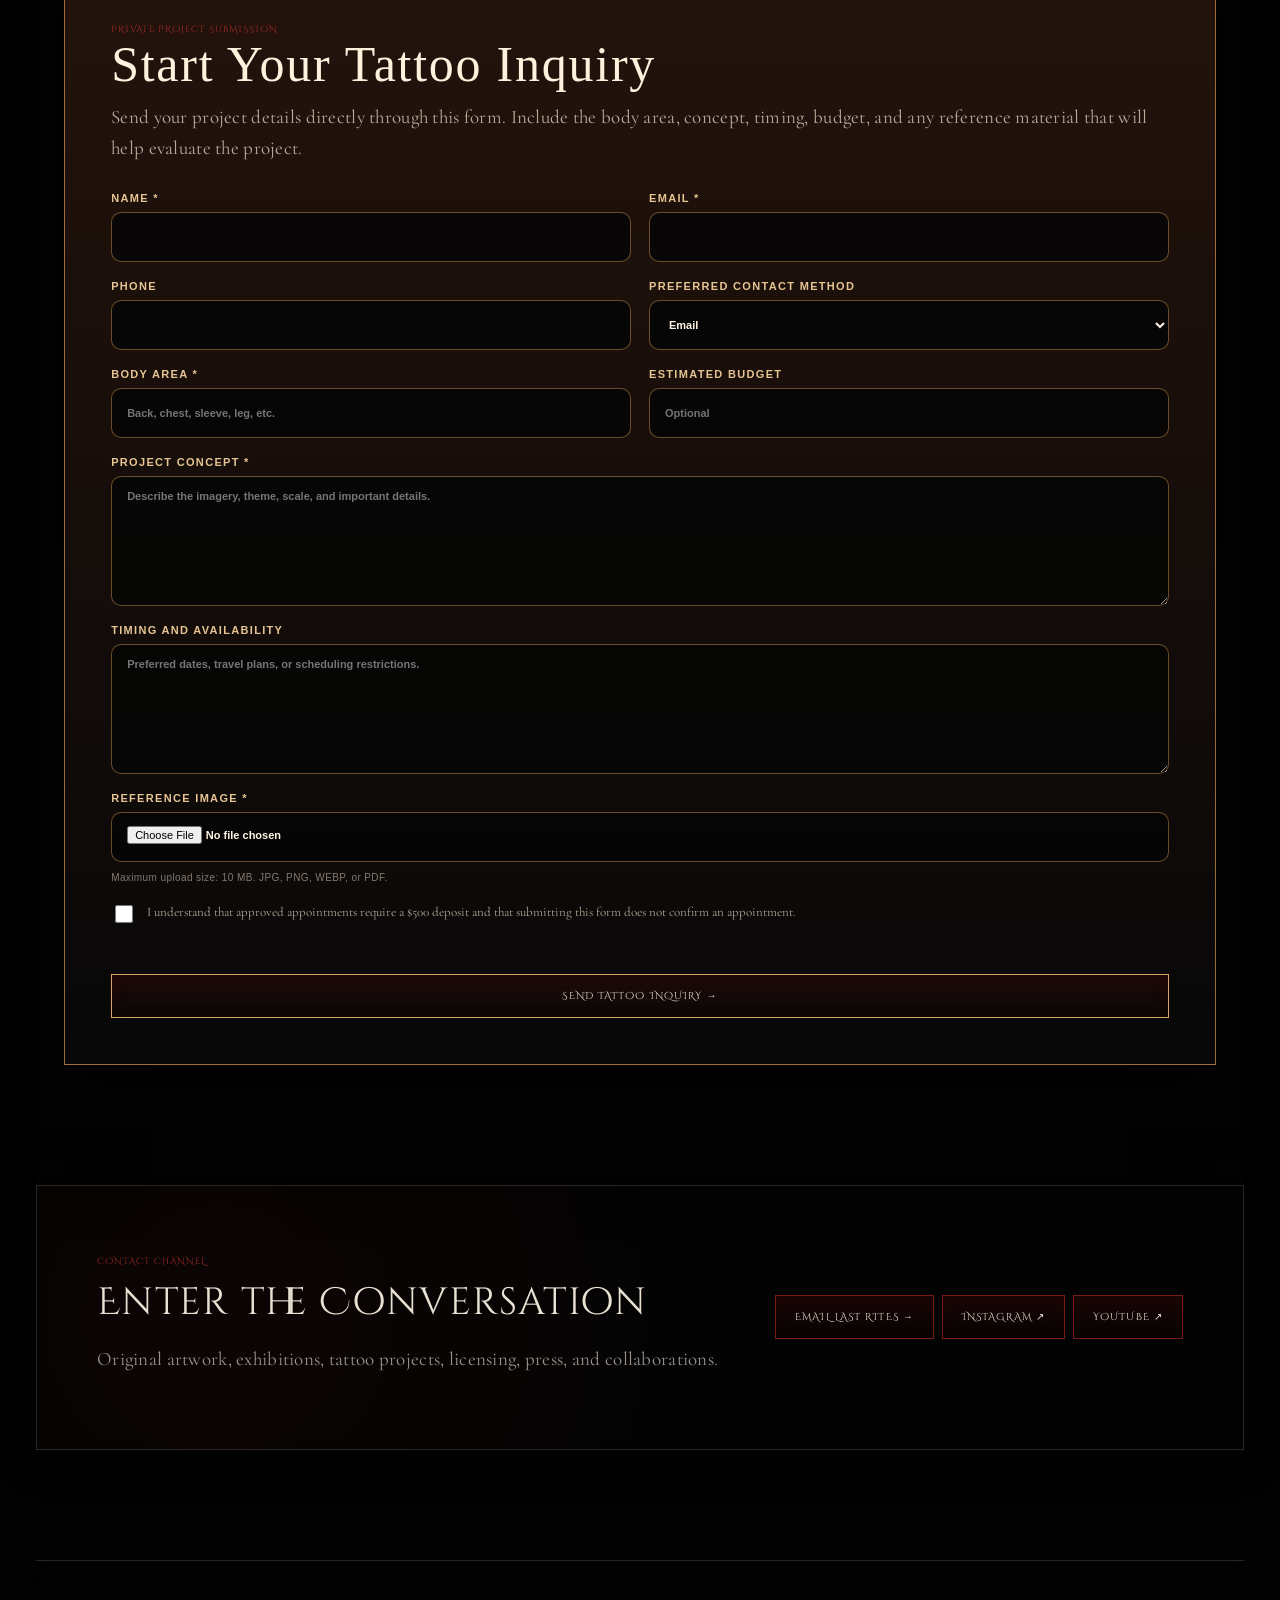
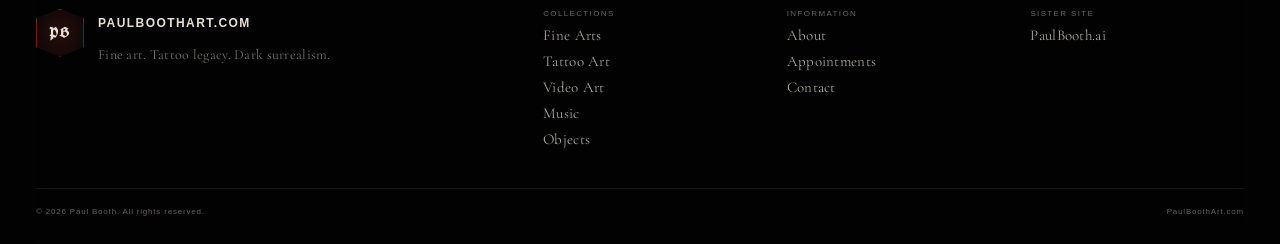
==== commit 3b13b7ad: "Add Spotify music panel" ====
--- a/index.html
+++ b/index.html
@@ -1,12 +1,12 @@
-﻿<!doctype html>
+<!doctype html>
 <html lang="en">
 <head>
   <meta charset="UTF-8" />
   <meta name="viewport" content="width=device-width, initial-scale=1.0" />
-  <meta name="description" content="Dark surrealist fine art, tattoo work, sculpture and film by Paul Booth &mdash; four decades of black-and-grey mastery. View the collection and book a tattoo." />
+  <meta name="description" content="Dark surrealist fine art, tattoo work, sculpture, film and music by Paul Booth &mdash; four decades of black-and-grey mastery. View the collection and book a tattoo." />
   <meta name="theme-color" content="#070706" />
   <meta name="referrer" content="strict-origin-when-cross-origin" />
-  <meta name="pb-build" content="hero-hover-pulse-audio-20260808" />
+  <meta name="pb-build" content="music-spotify-panel-20260826" />
   <title>Paul Booth &mdash; Tattoo Artist &amp; Dark Surrealist Fine Art</title>
   <link rel="canonical" href="https://paulboothart.com/" />
   <meta name="robots" content="index, follow, max-image-preview:large, max-snippet:-1" />
@@ -17,7 +17,7 @@
   <meta property="og:site_name" content="Paul Booth Art" />
   <meta property="og:url" content="https://paulboothart.com/" />
   <meta property="og:title" content="Paul Booth &mdash; Tattoo Artist &amp; Dark Surrealist Fine Art" />
-  <meta property="og:description" content="Four decades of dark surrealism across tattoo, painting, sculpture and film. View the collection and book a tattoo appointment." />
+  <meta property="og:description" content="Four decades of dark surrealism across tattoo, painting, sculpture, film and music. View the collection and book a tattoo appointment." />
   <meta property="og:image" content="https://paulboothart.com/assets/og-image.jpg" />
   <meta property="og:image:width" content="1200" />
   <meta property="og:image:height" content="630" />
@@ -27,7 +27,7 @@
   <!-- Twitter / X -->
   <meta name="twitter:card" content="summary_large_image" />
   <meta name="twitter:title" content="Paul Booth &mdash; Tattoo Artist &amp; Dark Surrealist Fine Art" />
-  <meta name="twitter:description" content="Four decades of dark surrealism across tattoo, painting, sculpture and film. View the collection and book a tattoo appointment." />
+  <meta name="twitter:description" content="Four decades of dark surrealism across tattoo, painting, sculpture, film and music. View the collection and book a tattoo appointment." />
   <meta name="twitter:image" content="https://paulboothart.com/assets/og-image.jpg" />
   <meta name="twitter:image:alt" content="Detail from a dark surrealist painting by Paul Booth" />
 
@@ -1231,7 +1231,7 @@
         "@id": "https://paulboothart.com/#paulbooth",
         "name": "Paul Booth",
         "jobTitle": ["Artist", "Tattoo Artist", "Sculptor", "Filmmaker"],
-        "description": "For nearly four decades Paul Booth has built a singular body of work at the intersection of dark surrealism, psychological symbolism, Gothic aesthetics and uncompromising craftsmanship, working across tattoo, painting, drawing, sculpture, film and digital media.",
+        "description": "For nearly four decades Paul Booth has built a singular body of work at the intersection of dark surrealism, psychological symbolism, Gothic aesthetics and uncompromising craftsmanship, working across tattoo, painting, drawing, sculpture, film, music and digital media.",
         "url": "https://paulboothart.com/",
         "image": "https://paulboothart.com/assets/og-image.jpg",
         "knowsAbout": [
@@ -1247,6 +1247,7 @@
           "https://paulboothbrand.com/",
           "https://darkimages.com/",
           "https://www.instagram.com/paulbooth/",
+          "https://open.spotify.com/artist/19dBS5G2WCIVS42RB0FQI9",
           "https://www.youtube.com/@paulboothart"
         ]
       },
@@ -1255,7 +1256,7 @@
         "@id": "https://paulboothart.com/#website",
         "url": "https://paulboothart.com/",
         "name": "Paul Booth Art",
-        "description": "Fine art, tattoo work, sculpture, jewelry and video art by Paul Booth.",
+        "description": "Fine art, tattoo work, sculpture, jewelry, video art and music by Paul Booth.",
         "inLanguage": "en-US",
         "about": { "@id": "https://paulboothart.com/#paulbooth" },
         "publisher": { "@id": "https://paulboothart.com/#paulbooth" }
@@ -1276,7 +1277,97 @@
     ]
   }
   </script>
-<style id="pb-logo-no-square">#hero-animation .hero-logo-stage--sigil,#hero-animation .hero-medallion,#hero-animation .hero-medallion-face{background:transparent!important;border:0!important;outline:0!important;box-shadow:none!important}#hero-animation .hero-medallion-face{filter:none!important;-webkit-filter:none!important}#hero-animation .hero-medallion:before,#hero-animation .hero-medallion:after,#hero-animation .hero-medallion-depth,#hero-animation .hero-medallion-rim,#hero-animation .hero-medallion-glass,#hero-animation .hero-logo-sweep{display:none!important;opacity:0!important;border:0!important;box-shadow:none!important}</style><style id="pbart-header-logo-fix">.site-header .pbart-header-logo{display:block!important;width:38px!important;height:38px!important;object-fit:contain!important;flex:0 0 38px!important;border:0!important;border-radius:0!important;background:transparent!important;box-shadow:none!important;filter:none!important}@media(max-width:760px){.site-header .pbart-header-logo{width:32px!important;height:32px!important;flex-basis:32px!important}}</style></head>
+<style id="pb-logo-no-square">#hero-animation .hero-logo-stage--sigil,#hero-animation .hero-medallion,#hero-animation .hero-medallion-face{background:transparent!important;border:0!important;outline:0!important;box-shadow:none!important}#hero-animation .hero-medallion-face{filter:none!important;-webkit-filter:none!important}#hero-animation .hero-medallion:before,#hero-animation .hero-medallion:after,#hero-animation .hero-medallion-depth,#hero-animation .hero-medallion-rim,#hero-animation .hero-medallion-glass,#hero-animation .hero-logo-sweep{display:none!important;opacity:0!important;border:0!important;box-shadow:none!important}</style><style id="pbart-header-logo-fix">.site-header .pbart-header-logo{display:block!important;width:38px!important;height:38px!important;object-fit:contain!important;flex:0 0 38px!important;border:0!important;border-radius:0!important;background:transparent!important;box-shadow:none!important;filter:none!important}@media(max-width:760px){.site-header .pbart-header-logo{width:32px!important;height:32px!important;flex-basis:32px!important}}</style>
+  <style id="pbart-music-panel">
+    /* =========================================================
+       PAULBOOTHART.COM — MUSIC / SPOTIFY PANEL
+       ========================================================= */
+    #music.music-section {
+      position: relative;
+      isolation: isolate;
+    }
+
+    #music .music-embed-shell {
+      position: relative;
+      width: min(100%, 1120px);
+      margin: 0 auto;
+      padding: clamp(14px, 2.4vw, 24px);
+      border: 1px solid rgba(205, 148, 80, .58);
+      border-radius: 18px;
+      background:
+        radial-gradient(circle at 50% 0%, rgba(124, 39, 18, .16), transparent 46%),
+        linear-gradient(180deg, rgba(31, 18, 12, .94), rgba(5, 6, 6, .98));
+      box-shadow:
+        inset 0 1px 0 rgba(255, 238, 206, .08),
+        inset 0 0 40px rgba(86, 30, 16, .10),
+        0 22px 58px rgba(0, 0, 0, .48);
+      overflow: hidden;
+    }
+
+    #music .music-embed-shell::before {
+      content: "";
+      position: absolute;
+      inset: 0;
+      pointer-events: none;
+      background:
+        linear-gradient(110deg, transparent 20%, rgba(255, 225, 182, .035) 47%, transparent 72%);
+      transform: translateX(-72%);
+    }
+
+    #music .music-embed-header {
+      position: relative;
+      z-index: 2;
+      display: flex;
+      align-items: center;
+      justify-content: space-between;
+      gap: 16px;
+      margin: 0 2px 14px;
+      color: rgba(224, 185, 128, .78);
+      font-family: "Oxanium", Arial, sans-serif;
+      font-size: 10px;
+      font-weight: 600;
+      letter-spacing: .16em;
+      line-height: 1;
+      text-transform: uppercase;
+    }
+
+    #music .music-embed-header span:last-child {
+      color: #f0c078;
+    }
+
+    #music iframe {
+      position: relative;
+      z-index: 2;
+      display: block;
+      width: 100% !important;
+      height: 352px !important;
+      min-height: 352px;
+      border: 0 !important;
+      border-radius: 12px !important;
+      background: #080808;
+      box-shadow: 0 10px 34px rgba(0, 0, 0, .48);
+    }
+
+    @media (max-width: 760px) {
+      #music .music-embed-shell {
+        padding: 10px;
+        border-radius: 14px;
+      }
+
+      #music .music-embed-header {
+        margin: 4px 4px 12px;
+        font-size: 9px;
+        letter-spacing: .11em;
+      }
+
+      #music iframe {
+        height: 352px !important;
+        min-height: 352px;
+      }
+    }
+  </style>
+
+</head>
 <body>
   <div class="fixed-site-background" aria-hidden="true"></div>
   <div class="fixed-site-shade" aria-hidden="true"></div>
@@ -1290,7 +1381,7 @@
     <nav class="desktop-nav" aria-label="Primary navigation">
       <a href="#fine-art">Fine Arts</a>
       <a href="#tattoo-art">Tattoo Art</a>
-      <a href="#video-art">Video Art</a>
+      <a href="#video-art">Video Art</a><a href="#music">Music</a>
       <a href="#objects">Objects</a>
       <a href="#about">About</a>
       <a href="#appointment">Appointments</a>
@@ -1301,7 +1392,7 @@
   </header>
 
   <div class="mobile-panel" aria-hidden="true">
-    <a href="#fine-art">Fine Arts</a><a href="#tattoo-art">Tattoo Art</a><a href="#video-art">Video Art</a><a href="#objects">3D & Jewelry</a><a href="#about">About Paul Booth</a><a href="#appointment">Tattoo Appointments</a><a href="https://paulbooth.ai/">Open PaulBooth.ai &#8594;</a><a href="https://paulboothbrand.com/">Open PaulBoothBrand.com &#8594;</a>
+    <a href="#fine-art">Fine Arts</a><a href="#tattoo-art">Tattoo Art</a><a href="#video-art">Video Art</a><a href="#music">Music</a><a href="#objects">3D & Jewelry</a><a href="#about">About Paul Booth</a><a href="#appointment">Tattoo Appointments</a><a href="https://paulbooth.ai/">Open PaulBooth.ai &#8594;</a><a href="https://paulboothbrand.com/">Open PaulBoothBrand.com &#8594;</a>
   </div>
 
   <main>
@@ -1331,7 +1422,7 @@
       <div class="hero-status" aria-hidden="true"><span>FINE ARTS NODE 01</span><span class="status-line"></span><span>ONLINE</span></div>
     </section>
 
-    <section class="realms section-shell" aria-labelledby="realms-title"><div class="section-heading reveal"><span class="eyebrow">Navigation Matrix</span><h2 id="realms-title">Explore the Realms</h2></div><div id="realm-grid" class="realm-grid"><!-- PRERENDER:realm-grid:BEGIN --><a class="realm-card reveal" href="#fine-art" style='--image:url("content/images/Behold_A_Pale_Horse-copy.jpg")'><span class="realm-index">01 / REALM</span><h3>Fine Art</h3><p>Paintings / Drawings / Mixed Media</p></a><a class="realm-card reveal" href="#tattoo-art" style='--image:url("content/images/IMG_9975.jpg")'><span class="realm-index">02 / REALM</span><h3>Tattoo Art</h3><p>Black &amp; Grey / Large Scale / Freehand</p></a><a class="realm-card reveal" href="#appointment" style='--image:url("content/images/book-your-tattoo.jpg")'><span class="realm-index">03 / REALM</span><h3>Book a Tattoo</h3><p>Appointments / Consultation / Project Inquiry</p></a><a class="realm-card reveal" href="#video-art" style='--image:url("https://i.ytimg.com/vi/PNu_s3zTuwQ/hqdefault.jpg")'><span class="realm-index">04 / REALM</span><h3>Video Art</h3><p>Film / Motion / Moving Image</p></a><a class="realm-card reveal" href="#objects" style='--image:url("content/images/NecroHelix-Coffee-Table.jpg")'><span class="realm-index">05 / REALM</span><h3>3D Design</h3><p>Sculpture / Objects / Digital Forms</p></a><a class="realm-card reveal" href="#objects" style='--image:url("content/images/RiteanMedallion.jpg")'><span class="realm-index">06 / REALM</span><h3>Jewelry Design</h3><p>Ritean Objects / Wearable Sculpture</p></a><!-- PRERENDER:realm-grid:END --></div></section>
+    <section class="realms section-shell" aria-labelledby="realms-title"><div class="section-heading reveal"><span class="eyebrow">Navigation Matrix</span><h2 id="realms-title">Explore the Realms</h2></div><div id="realm-grid" class="realm-grid"><!-- PRERENDER:realm-grid:BEGIN --><a class="realm-card reveal" href="#fine-art" style='--image:url("content/images/Behold_A_Pale_Horse-copy.jpg")'><span class="realm-index">01 / REALM</span><h3>Fine Art</h3><p>Paintings / Drawings / Mixed Media</p></a><a class="realm-card reveal" href="#tattoo-art" style='--image:url("content/images/IMG_9975.jpg")'><span class="realm-index">02 / REALM</span><h3>Tattoo Art</h3><p>Black &amp; Grey / Large Scale / Freehand</p></a><a class="realm-card reveal" href="#appointment" style='--image:url("content/images/book-your-tattoo.jpg")'><span class="realm-index">03 / REALM</span><h3>Book a Tattoo</h3><p>Appointments / Consultation / Project Inquiry</p></a><a class="realm-card reveal" href="#video-art" style='--image:url("https://i.ytimg.com/vi/PNu_s3zTuwQ/hqdefault.jpg")'><span class="realm-index">04 / REALM</span><h3>Video Art</h3><p>Film / Motion / Moving Image</p></a><a class="realm-card reveal" href="#objects" style='--image:url("content/images/NecroHelix-Coffee-Table.jpg")'><span class="realm-index">05 / REALM</span><h3>3D Design</h3><p>Sculpture / Objects / Digital Forms</p></a><a class="realm-card reveal" href="#objects" style='--image:url("content/images/RiteanMedallion.jpg")'><span class="realm-index">06 / REALM</span><h3>Jewelry Design</h3><p>Ritean Objects / Wearable Sculpture</p></a><a class="realm-card reveal" href="#music" style='--image:url("content/images/Guitar-2-copy.jpg")'><span class="realm-index">07 / REALM</span><h3>Music</h3><p>Sound / Composition / Atmosphere</p></a><!-- PRERENDER:realm-grid:END --></div></section>
 
     <section id="fine-art" class="archive section-shell" aria-labelledby="fine-art-title">
       <div class="section-heading reveal split-heading"><div><span class="eyebrow">Paintings / Drawings / Mixed Media</span><h2 id="fine-art-title">Fine Arts</h2></div><p id="fine-art-count"><!-- PRERENDER:fine-art-count:BEGIN -->105 artworks · 7 films<!-- PRERENDER:fine-art-count:END --></p></div>
@@ -1346,6 +1437,35 @@
     <section id="video-art" class="video-art section-shell" aria-labelledby="video-title">
       <div class="section-heading reveal split-heading"><div><span class="eyebrow">Film / Motion / Moving Image</span><h2 id="video-title">Video Art</h2></div><p>The Video Art section presents seven selected YouTube works in the same cinematic visual system as the Fine Arts collection.</p></div>
       <div id="video-grid" class="video-grid"><!-- PRERENDER:video-grid:BEGIN --><article class="video-card reveal"><div class="video-frame"><button class="youtube-poster-button" type="button" data-youtube-open="video-youtube-01" aria-label="Open Video Art 01"><img src="https://i.ytimg.com/vi/PNu_s3zTuwQ/hqdefault.jpg" alt="Video Art 01 by Paul Booth" loading="lazy"><span class="youtube-play" aria-hidden="true">▶</span><span class="youtube-poster-label">PLAY VIDEO</span></button></div><div class="video-meta"><span class="eyebrow">01 / YOUTUBE VIDEO</span><h3>Video Art 01</h3><p>Moving-image work from the Paul Booth YouTube video archive.</p><button class="text-link video-expand" data-id="video-youtube-01" type="button">Open full-screen <span>↗</span></button></div></article><article class="video-card reveal"><div class="video-frame"><button class="youtube-poster-button" type="button" data-youtube-open="video-youtube-02" aria-label="Open Video Art 02"><img src="https://i.ytimg.com/vi/4L_wgpLDmQ4/hqdefault.jpg" alt="Video Art 02 by Paul Booth" loading="lazy"><span class="youtube-play" aria-hidden="true">▶</span><span class="youtube-poster-label">PLAY VIDEO</span></button></div><div class="video-meta"><span class="eyebrow">02 / YOUTUBE VIDEO</span><h3>Video Art 02</h3><p>Moving-image work from the Paul Booth YouTube video archive.</p><button class="text-link video-expand" data-id="video-youtube-02" type="button">Open full-screen <span>↗</span></button></div></article><article class="video-card reveal"><div class="video-frame"><button class="youtube-poster-button" type="button" data-youtube-open="video-youtube-03" aria-label="Open Video Art 03"><img src="https://i.ytimg.com/vi/NLal1s6Wv_o/hqdefault.jpg" alt="Video Art 03 by Paul Booth" loading="lazy"><span class="youtube-play" aria-hidden="true">▶</span><span class="youtube-poster-label">PLAY VIDEO</span></button></div><div class="video-meta"><span class="eyebrow">03 / YOUTUBE VIDEO</span><h3>Video Art 03</h3><p>Moving-image work from the Paul Booth YouTube video archive.</p><button class="text-link video-expand" data-id="video-youtube-03" type="button">Open full-screen <span>↗</span></button></div></article><article class="video-card reveal"><div class="video-frame"><button class="youtube-poster-button" type="button" data-youtube-open="video-youtube-04" aria-label="Open Video Art 04"><img src="https://i.ytimg.com/vi/-8VUREsHE-k/hqdefault.jpg" alt="Video Art 04 by Paul Booth" loading="lazy"><span class="youtube-play" aria-hidden="true">▶</span><span class="youtube-poster-label">PLAY VIDEO</span></button></div><div class="video-meta"><span class="eyebrow">04 / YOUTUBE VIDEO</span><h3>Video Art 04</h3><p>Moving-image work from the Paul Booth YouTube video archive.</p><button class="text-link video-expand" data-id="video-youtube-04" type="button">Open full-screen <span>↗</span></button></div></article><article class="video-card reveal"><div class="video-frame"><button class="youtube-poster-button" type="button" data-youtube-open="video-youtube-05" aria-label="Open Video Art 05"><img src="https://i.ytimg.com/vi/BFpSQOAhMdU/hqdefault.jpg" alt="Video Art 05 by Paul Booth" loading="lazy"><span class="youtube-play" aria-hidden="true">▶</span><span class="youtube-poster-label">PLAY VIDEO</span></button></div><div class="video-meta"><span class="eyebrow">05 / YOUTUBE VIDEO</span><h3>Video Art 05</h3><p>Moving-image work from the Paul Booth YouTube video archive.</p><button class="text-link video-expand" data-id="video-youtube-05" type="button">Open full-screen <span>↗</span></button></div></article><article class="video-card reveal"><div class="video-frame"><button class="youtube-poster-button" type="button" data-youtube-open="video-youtube-06" aria-label="Open Video Art 06"><img src="https://i.ytimg.com/vi/lZkKbnRLj14/hqdefault.jpg" alt="Video Art 06 by Paul Booth" loading="lazy"><span class="youtube-play" aria-hidden="true">▶</span><span class="youtube-poster-label">PLAY VIDEO</span></button></div><div class="video-meta"><span class="eyebrow">06 / YOUTUBE VIDEO</span><h3>Video Art 06</h3><p>Moving-image work from the Paul Booth YouTube video archive.</p><button class="text-link video-expand" data-id="video-youtube-06" type="button">Open full-screen <span>↗</span></button></div></article><article class="video-card reveal"><div class="video-frame"><button class="youtube-poster-button" type="button" data-youtube-open="video-youtube-07" aria-label="Open Video Art 07"><img src="https://i.ytimg.com/vi/AQzSFDiyi64/hqdefault.jpg" alt="Video Art 07 by Paul Booth" loading="lazy"><span class="youtube-play" aria-hidden="true">▶</span><span class="youtube-poster-label">PLAY VIDEO</span></button></div><div class="video-meta"><span class="eyebrow">07 / YOUTUBE VIDEO</span><h3>Video Art 07</h3><p>Moving-image work from the Paul Booth YouTube video archive.</p><button class="text-link video-expand" data-id="video-youtube-07" type="button">Open full-screen <span>↗</span></button></div></article><!-- PRERENDER:video-grid:END --></div>
+    </section>
+
+
+    <section id="music" class="music-section section-shell" aria-labelledby="music-title">
+      <div class="section-heading reveal split-heading">
+        <div>
+          <span class="eyebrow">Sound / Composition / Atmosphere</span>
+          <h2 id="music-title">Music</h2>
+        </div>
+        <p>Listen to Paul Booth's music and audio work directly through Spotify.</p>
+      </div>
+
+      <div class="music-embed-shell reveal">
+        <div class="music-embed-header" aria-hidden="true">
+          <span>AUDIO / SPOTIFY</span>
+          <span>LISTEN</span>
+        </div>
+        <iframe
+          data-testid="embed-iframe"
+          style="border-radius:12px"
+          src="https://open.spotify.com/embed/artist/19dBS5G2WCIVS42RB0FQI9?utm_source=generator&si=558d52540cfb4d63"
+          width="100%"
+          height="352"
+          frameBorder="0"
+          allowfullscreen=""
+          allow="autoplay; clipboard-write; encrypted-media; fullscreen; picture-in-picture"
+          loading="lazy"
+          title="Paul Booth on Spotify"></iframe>
+      </div>
     </section>
 
     <section id="objects" class="machines section-shell"><div class="section-heading reveal split-heading"><div><span class="eyebrow">Sculpture / Wearable Objects</span><h2>Objects & Artifacts</h2></div><p>Three-dimensional forms, jewelry, sculptural objects, and Ritean artifacts extending the visual language beyond canvas and skin.</p></div><div id="object-grid" class="machine-grid"><!-- PRERENDER:object-grid:BEGIN --><button class="machine-card" data-id="3d-001"><img src="content/images/Baby.png" alt="Ritean Figure by Paul Booth" loading="lazy"><span>Ritean Figure</span></button><button class="machine-card" data-id="3d-002"><img src="content/images/Belt-Buckle.png" alt="Serpent Belt Buckle by Paul Booth" loading="lazy"><span>Serpent Belt Buckle</span></button><button class="machine-card" data-id="3d-003"><img src="content/images/Glasses.jpg" alt="Serpent Glasses by Paul Booth" loading="lazy"><span>Serpent Glasses</span></button><button class="machine-card" data-id="3d-004"><img src="content/images/NecroHelix-Coffee-Table.jpg" alt="Necro Helix Coffee Table by Paul Booth" loading="lazy"><span>Necro Helix Coffee Table</span></button><button class="machine-card" data-id="3d-005"><img src="content/images/NecroHelixPendant.jpg" alt="Necro Helix Pendant by Paul Booth" loading="lazy"><span>Necro Helix Pendant</span></button><button class="machine-card" data-id="jewelry-001"><img src="content/images/BabyRattle.jpg" alt="Baby Rattle by Paul Booth" loading="lazy"><span>Baby Rattle</span></button><button class="machine-card" data-id="jewelry-002"><img src="content/images/CaptiveFetus.jpg" alt="Captive Fetus by Paul Booth" loading="lazy"><span>Captive Fetus</span></button><button class="machine-card" data-id="jewelry-003"><img src="content/images/RiteanKing.jpg" alt="Ritean King by Paul Booth" loading="lazy"><span>Ritean King</span></button><button class="machine-card" data-id="jewelry-004"><img src="content/images/RiteanMedallion.jpg" alt="Ritean Medallion by Paul Booth" loading="lazy"><span>Ritean Medallion</span></button><button class="machine-card" data-id="jewelry-005"><img src="content/images/RiteanSkull.jpg" alt="Ritean Skull by Paul Booth" loading="lazy"><span>Ritean Skull</span></button><!-- PRERENDER:object-grid:END --></div></section>
@@ -1383,7 +1503,7 @@
     <section id="contact" class="signal section-shell reveal"><div><span class="eyebrow">Contact Channel</span><h2>Enter the Conversation</h2><p>Original artwork, exhibitions, tattoo projects, licensing, press, and collaborations.</p></div><div class="signal-actions"><a href="mailto:lastritestattoo@gmail.com" class="secondary-button">Email Last Rites <span>&rarr;</span></a><a href="https://www.instagram.com/paulbooth/" target="_blank" rel="noopener noreferrer" class="secondary-button">Instagram <span>&#8599;</span></a><a href="https://www.youtube.com/@paulboothart" target="_blank" rel="noopener noreferrer" class="secondary-button">YouTube <span>&#8599;</span></a></div></section>
   </main>
 
-  <footer class="site-footer section-shell"><div class="footer-brand"><span class="mini-brand-mark">PB</span><div><strong>PAULBOOTHART.COM</strong><p>Fine art. Tattoo legacy. Dark surrealism.</p></div></div><div class="footer-links"><div><span>Collections</span><a href="#fine-art">Fine Arts</a><a href="#tattoo-art">Tattoo Art</a><a href="#video-art">Video Art</a><a href="#objects">Objects</a></div><div><span>Information</span><a href="#about">About</a><a href="#appointment">Appointments</a><a href="#contact">Contact</a></div><div><span>Sister Site</span><a href="https://paulbooth.ai/">PaulBooth.ai</a></div></div><div class="footer-bottom"><span>&copy; <span id="year"></span> Paul Booth. All rights reserved.</span><span>PaulBoothArt.com</span></div></footer>
+  <footer class="site-footer section-shell"><div class="footer-brand"><span class="mini-brand-mark">PB</span><div><strong>PAULBOOTHART.COM</strong><p>Fine art. Tattoo legacy. Dark surrealism.</p></div></div><div class="footer-links"><div><span>Collections</span><a href="#fine-art">Fine Arts</a><a href="#tattoo-art">Tattoo Art</a><a href="#video-art">Video Art</a><a href="#music">Music</a><a href="#objects">Objects</a></div><div><span>Information</span><a href="#about">About</a><a href="#appointment">Appointments</a><a href="#contact">Contact</a></div><div><span>Sister Site</span><a href="https://paulbooth.ai/">PaulBooth.ai</a></div></div><div class="footer-bottom"><span>&copy; <span id="year"></span> Paul Booth. All rights reserved.</span><span>PaulBoothArt.com</span></div></footer>
 
   <dialog class="project-dialog" id="project-dialog">
     <button class="dialog-close" type="button" aria-label="Close artwork"></button>
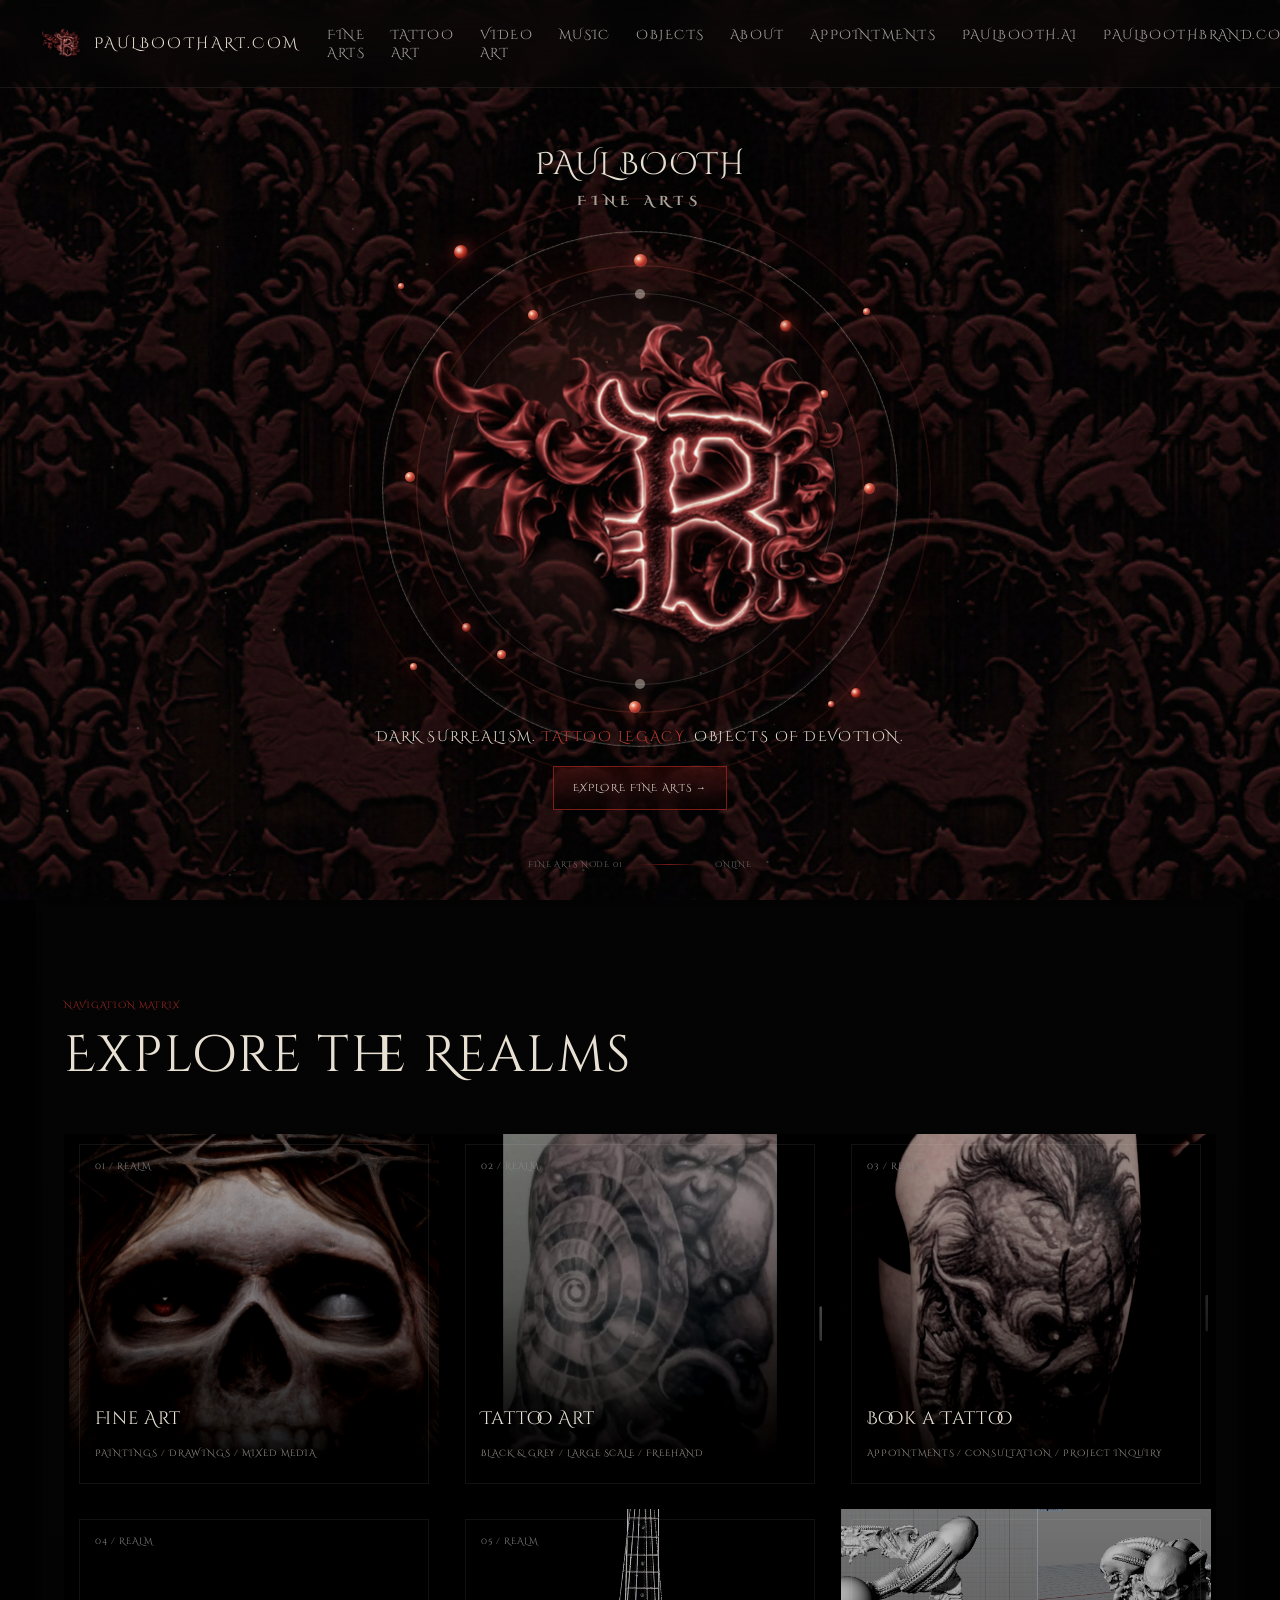
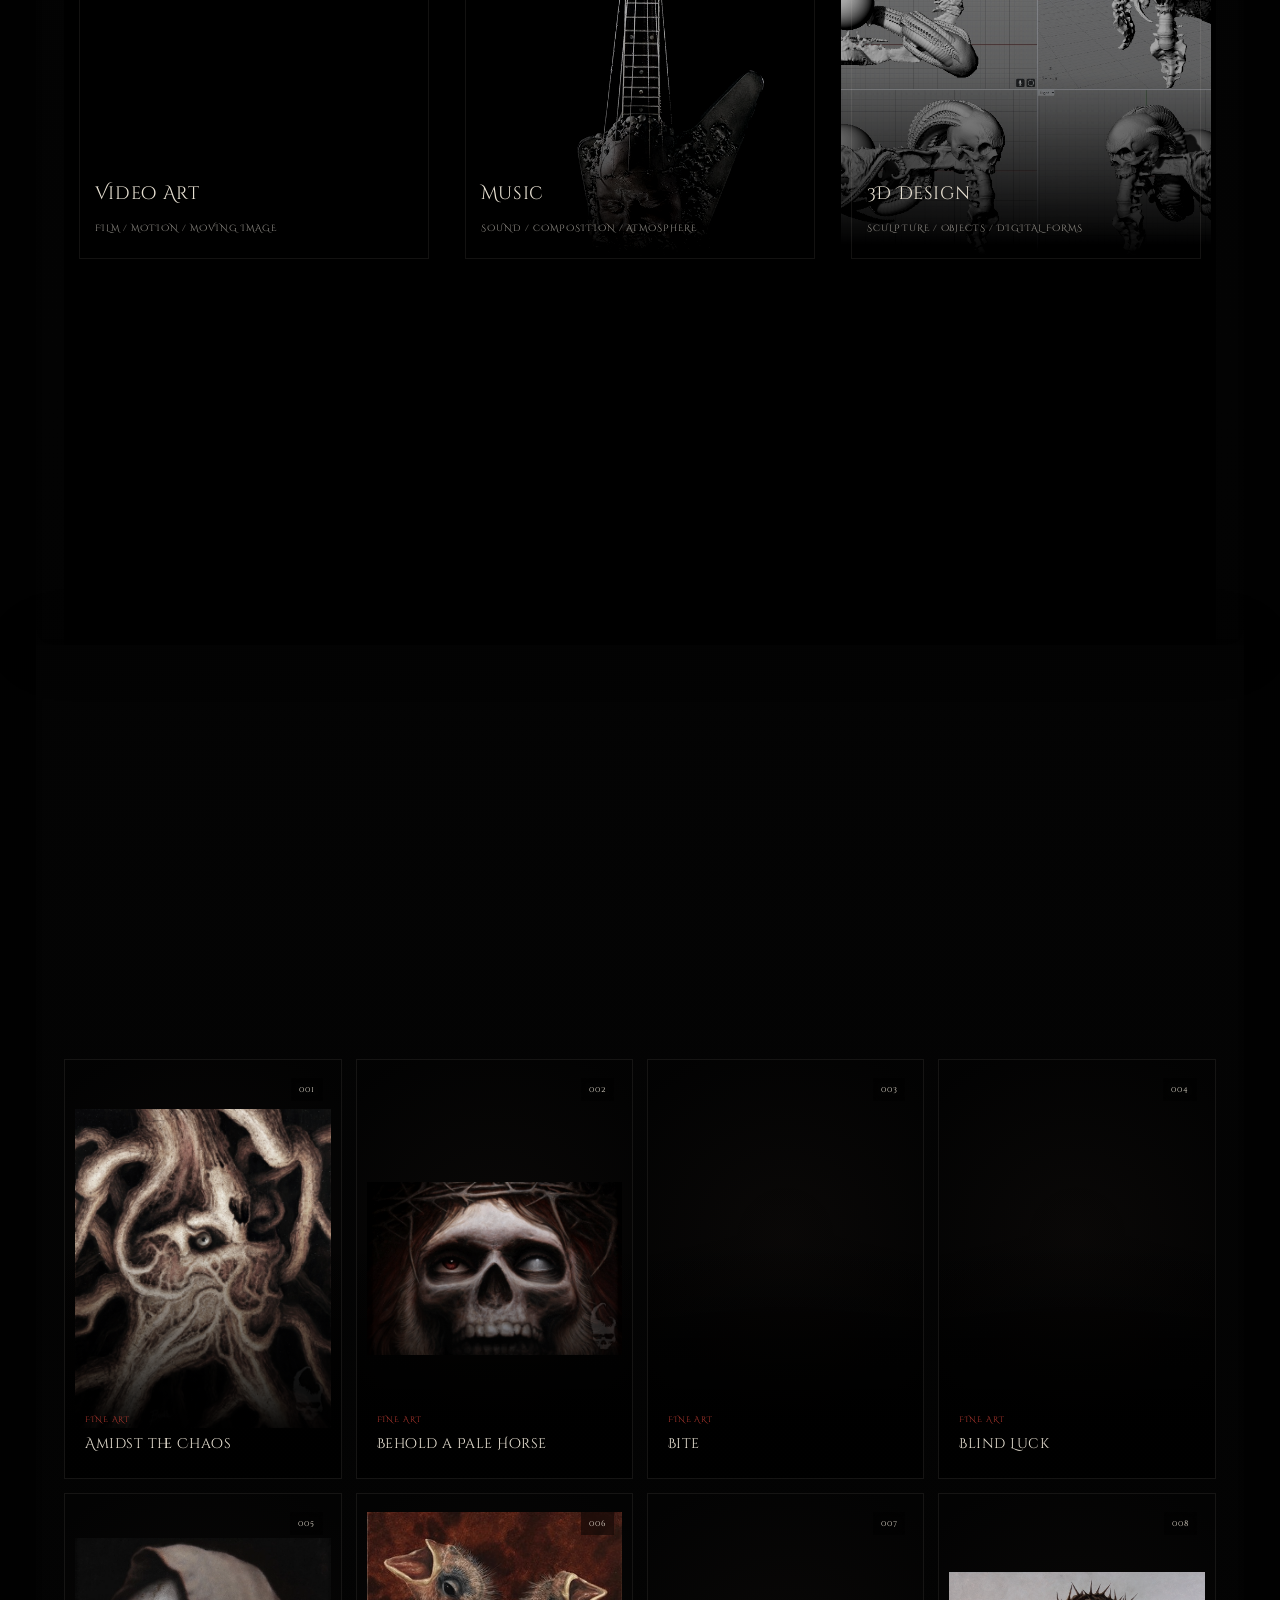
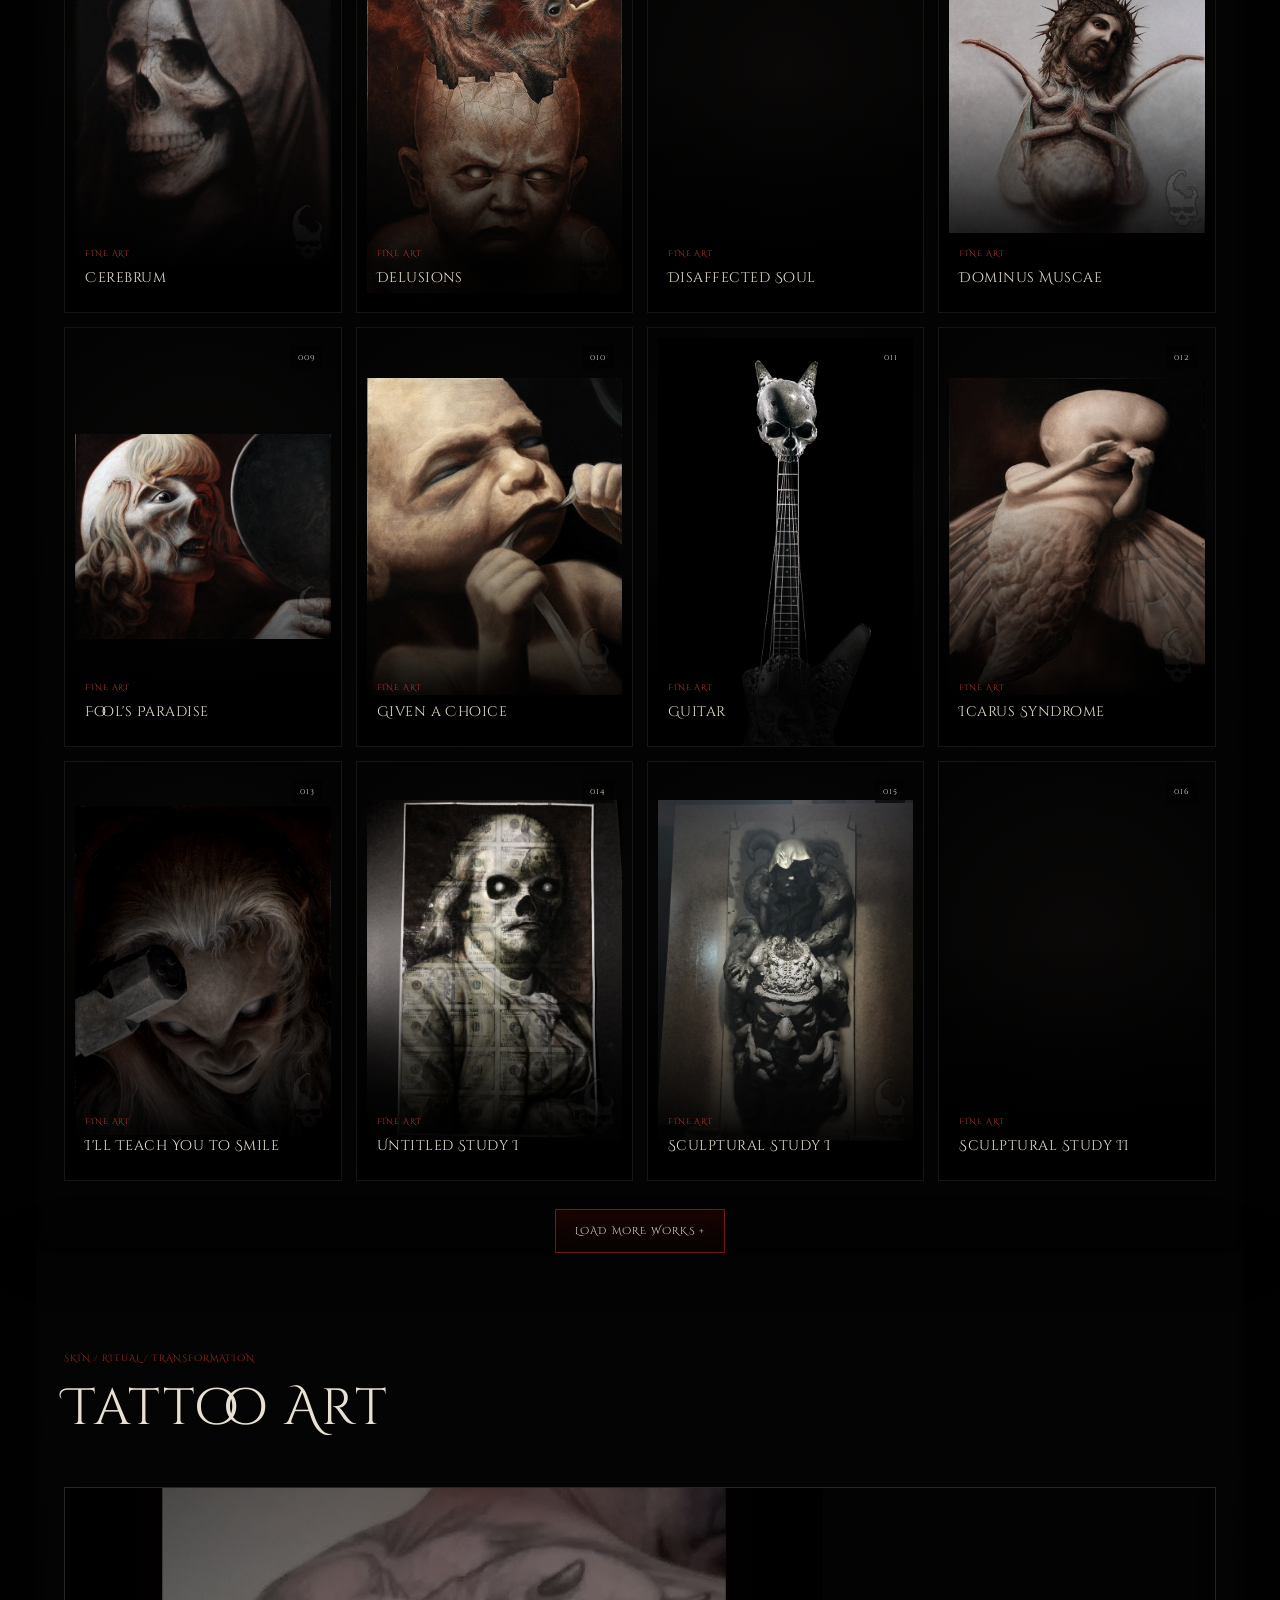
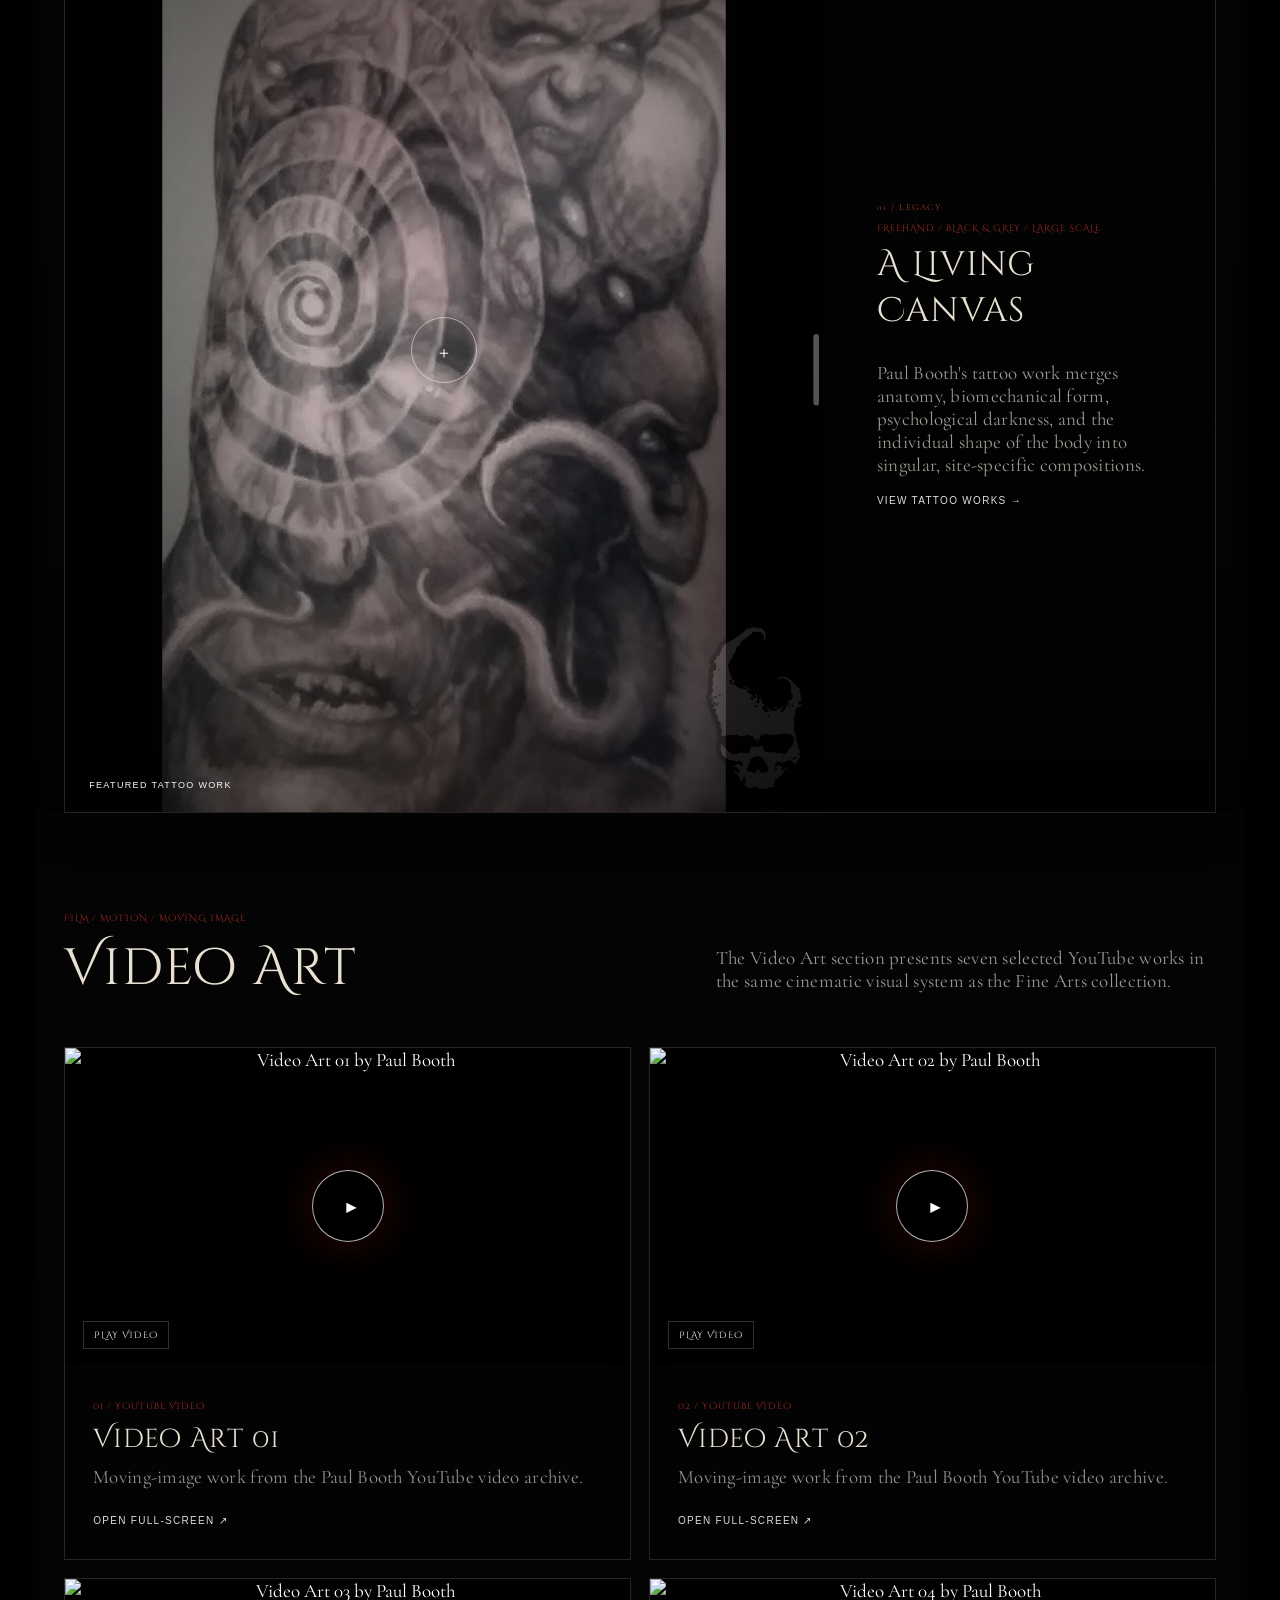
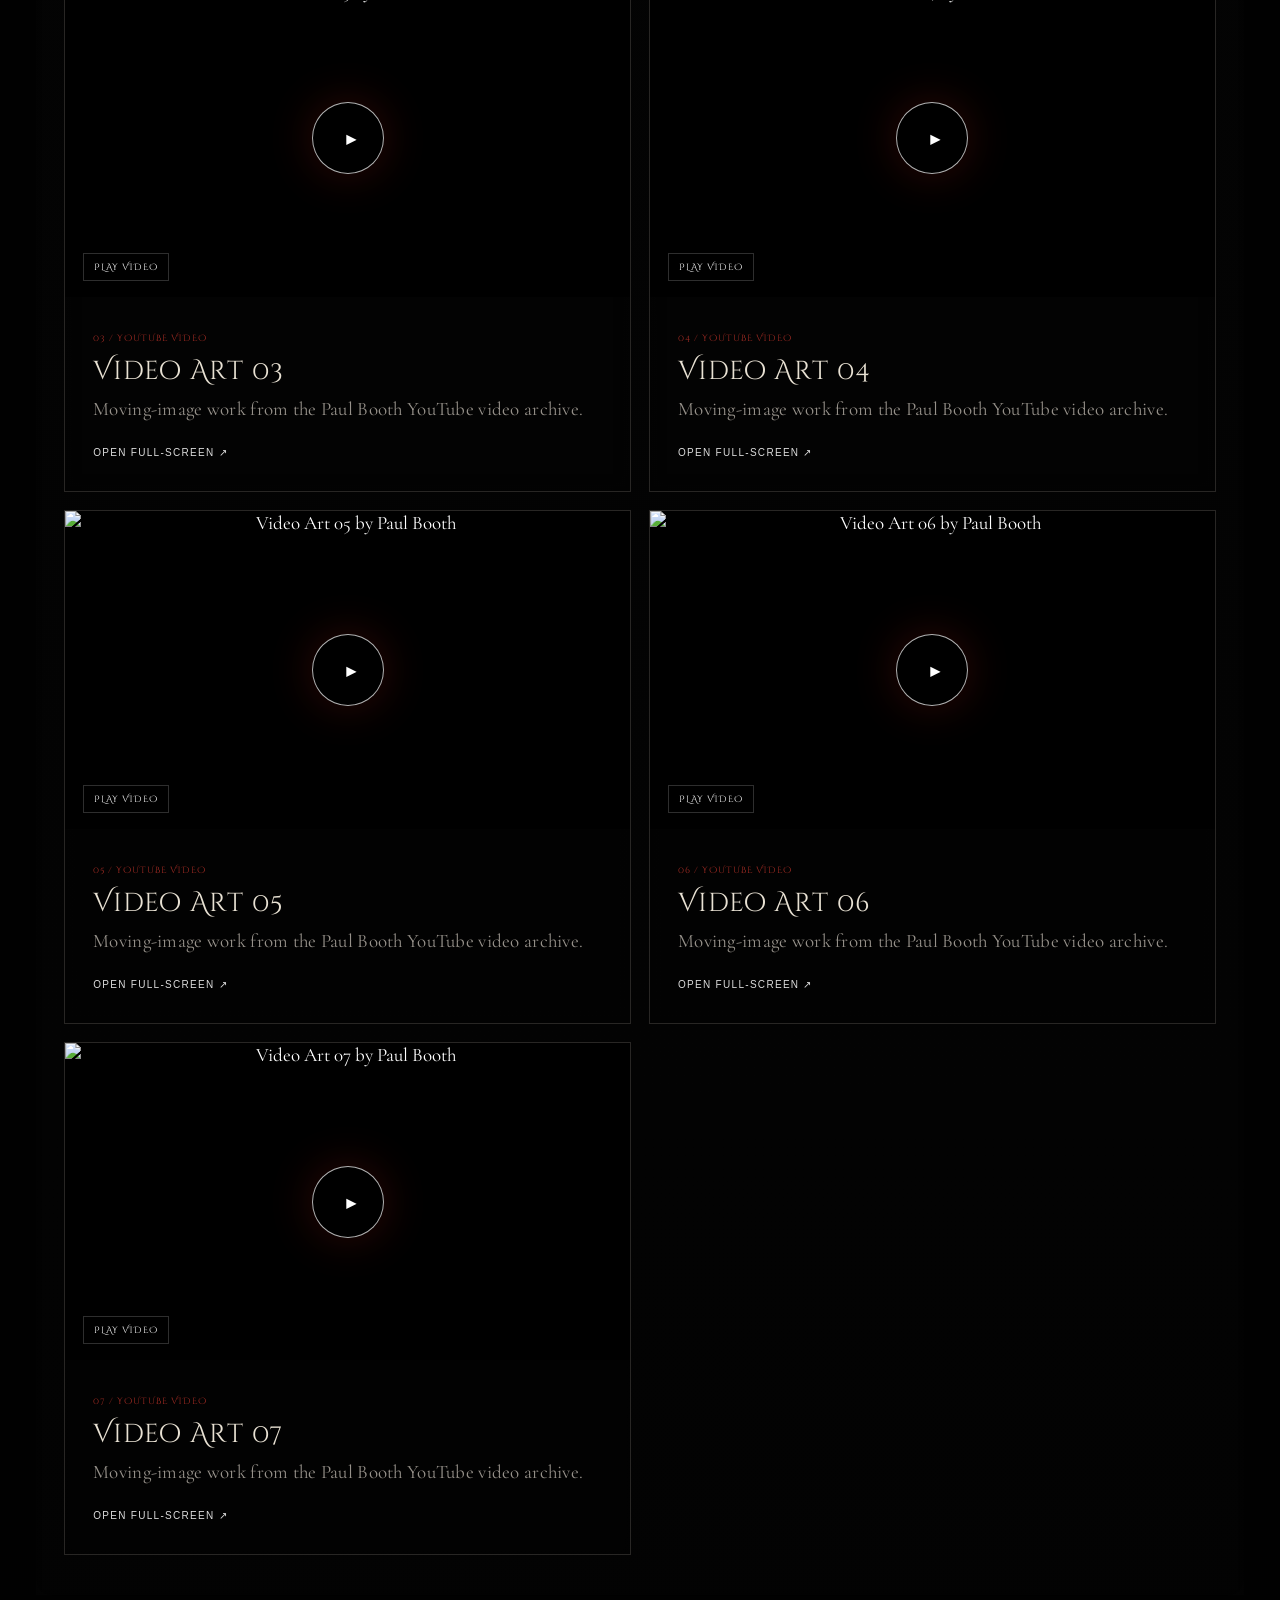
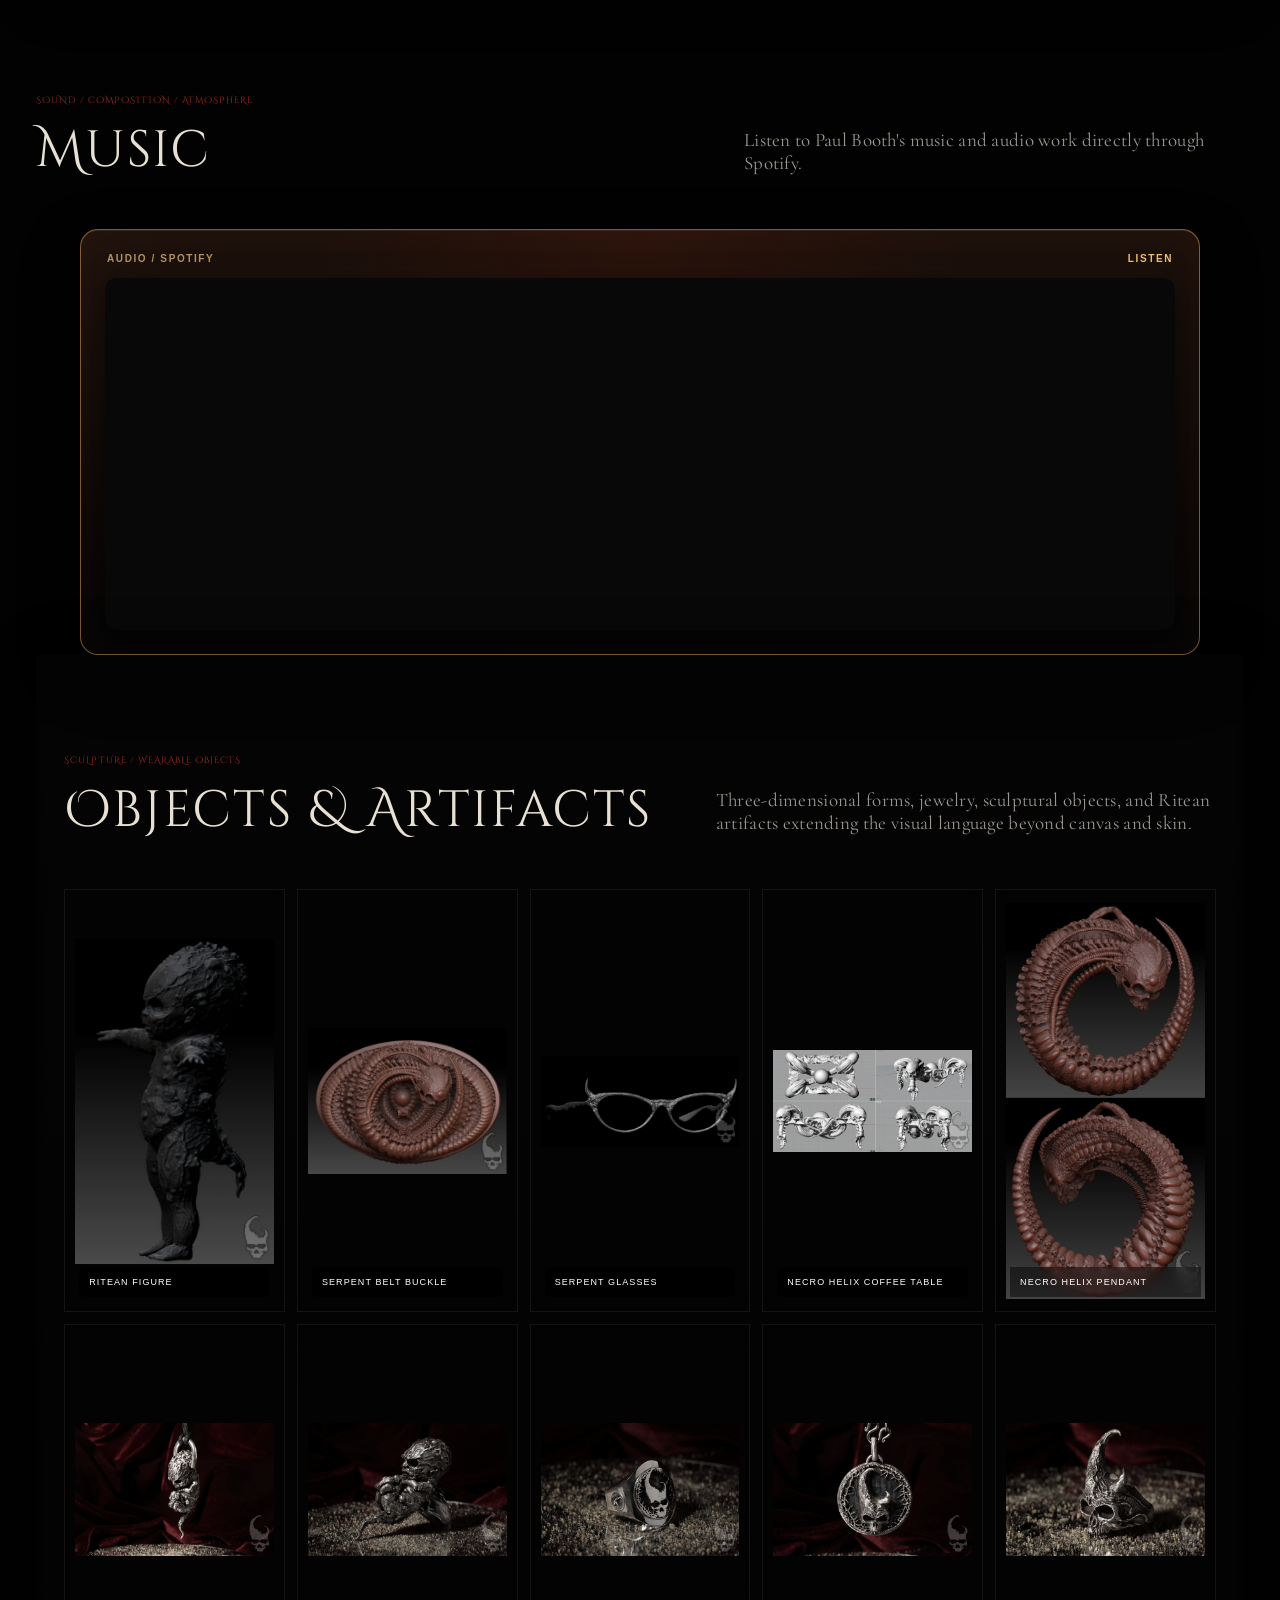
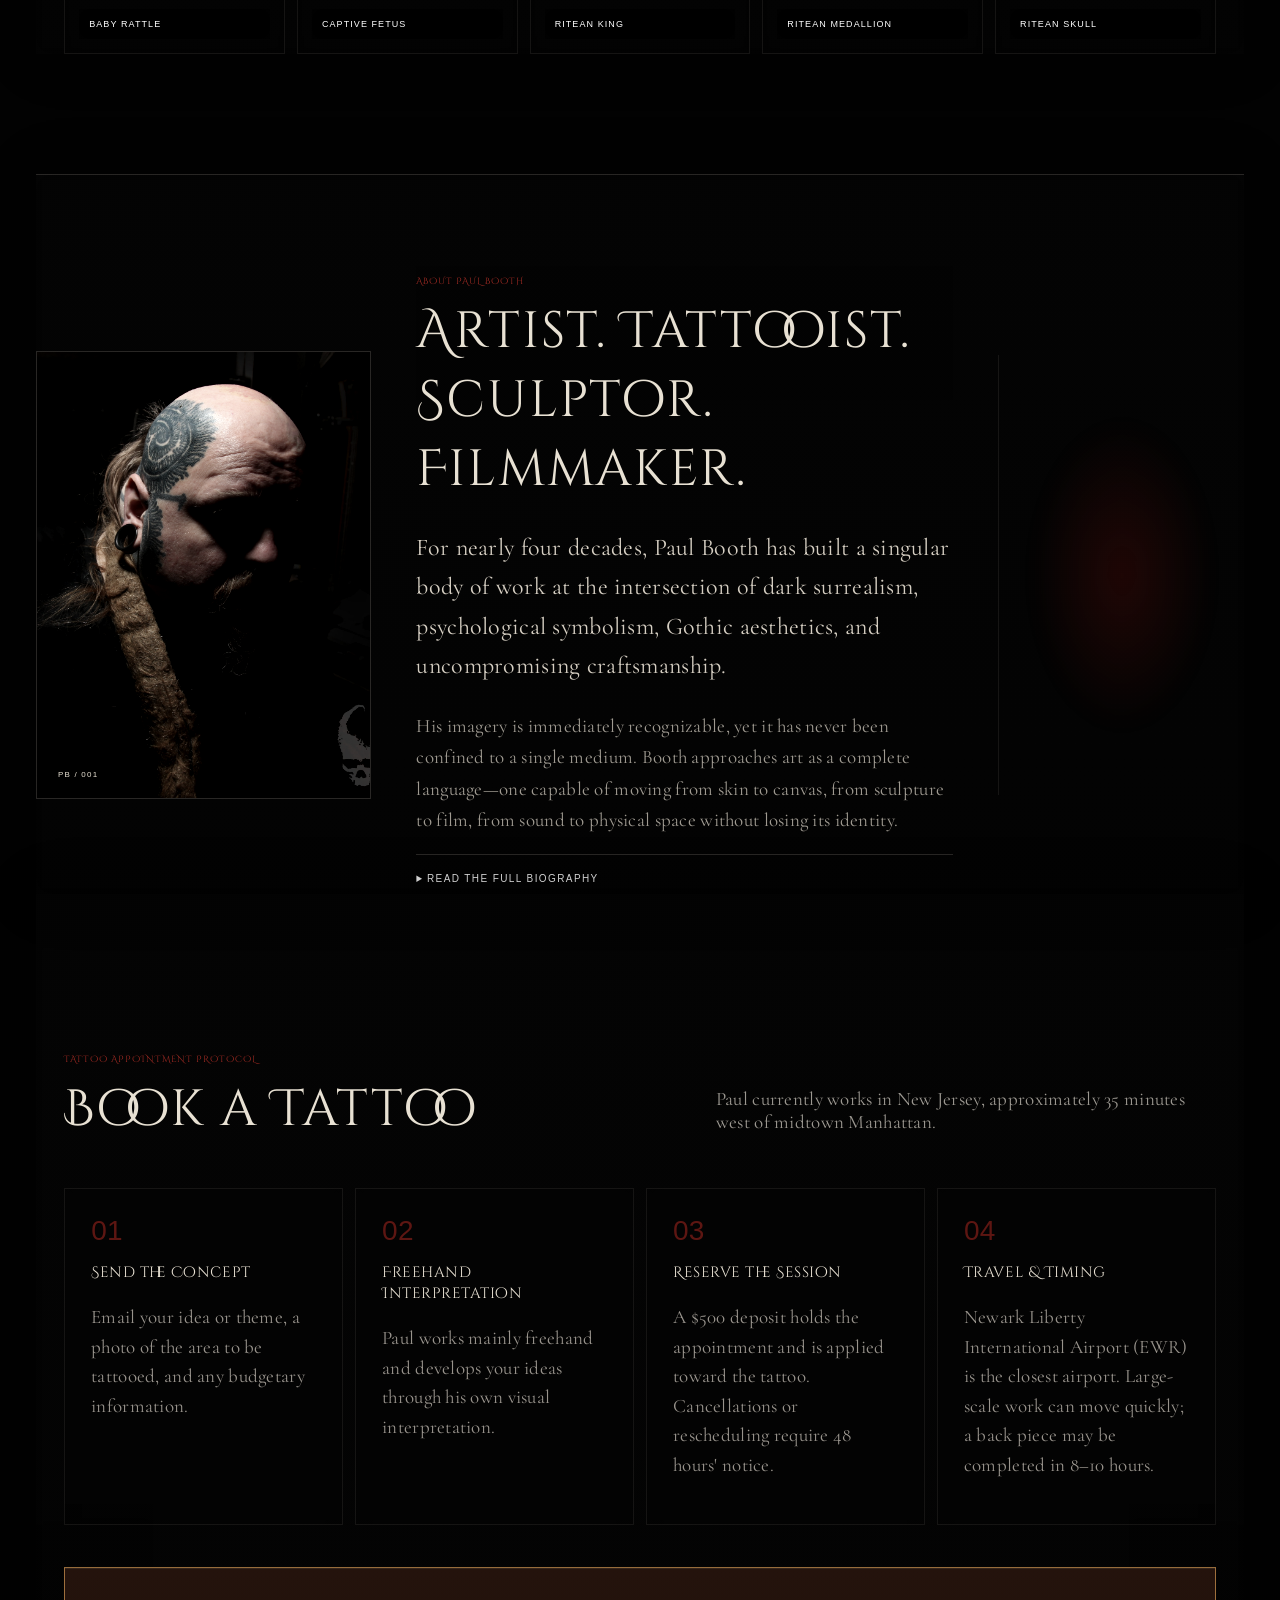
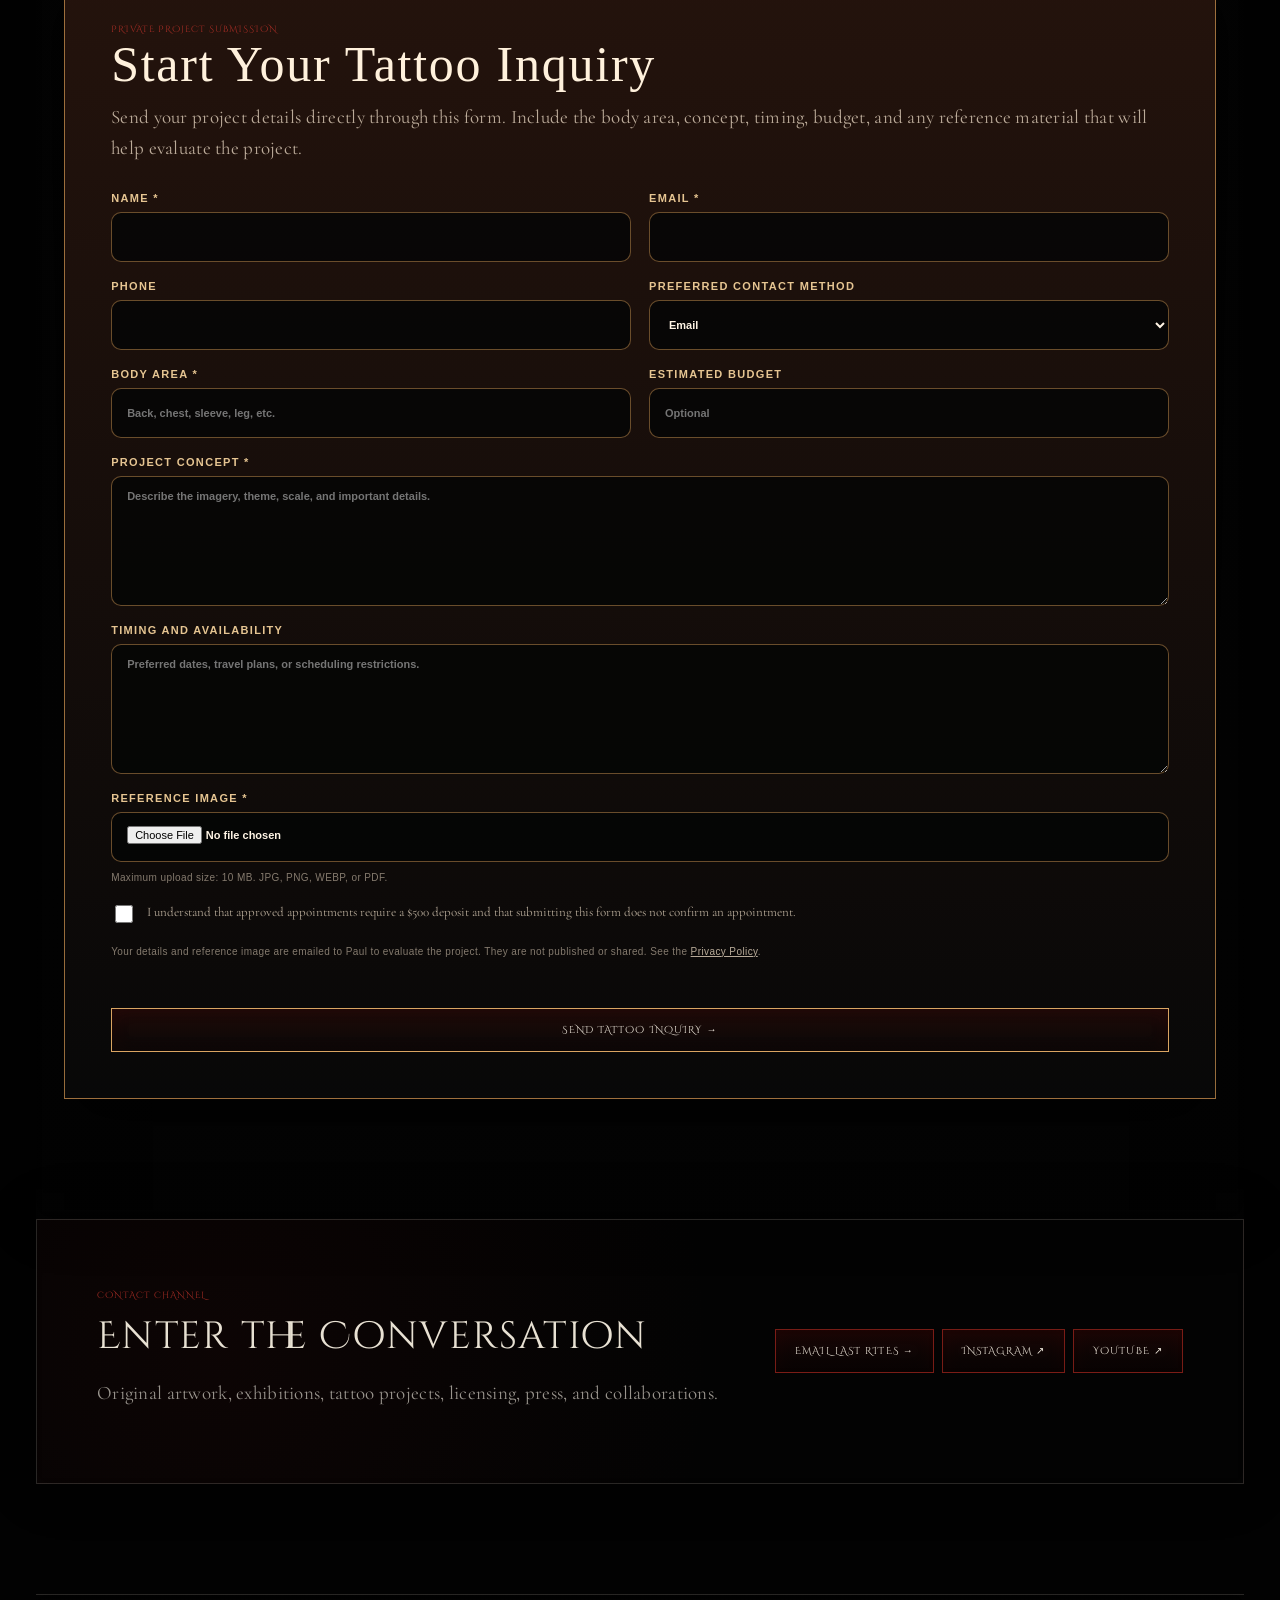
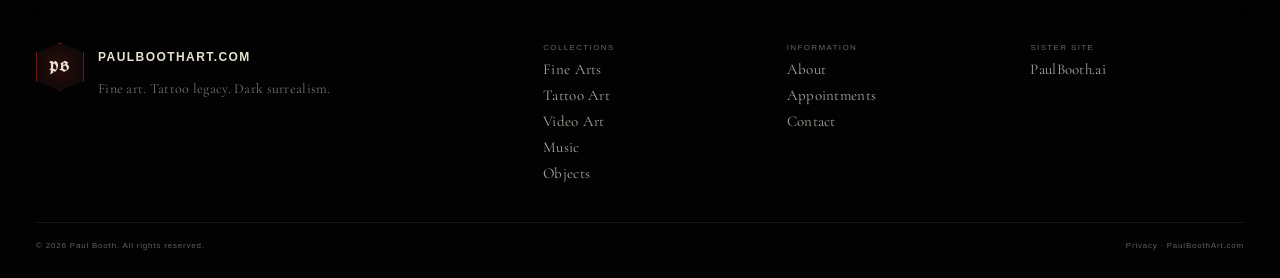
==== commit 84727f59: "Add privacy policy and link it from the footer and inquiry form The site had no privacy policy at al" ====
--- a/index.html
+++ b/index.html
@@ -919,6 +919,7 @@
 
       .tattoo-contact-form .wide,
       .tattoo-contact-form .consent,
+      .tattoo-contact-form .form-privacy-note,
       .tattoo-contact-form button {
         grid-column: 1 !important;
       }
@@ -934,6 +935,23 @@
       letter-spacing: .04em !important;
       line-height: 1.5 !important;
       text-transform: none !important;
+    }
+
+    .tattoo-contact-form .form-privacy-note {
+      grid-column: 1 / -1 !important;
+      margin: 0 !important;
+      color: rgba(227, 211, 189, .56) !important;
+      font-family: "Oxanium", sans-serif !important;
+      font-size: 10px !important;
+      font-weight: 400 !important;
+      letter-spacing: .04em !important;
+      line-height: 1.6 !important;
+      text-transform: none !important;
+    }
+
+    .tattoo-contact-form .form-privacy-note a {
+      color: rgba(227, 211, 189, .8) !important;
+      text-decoration: underline !important;
     }
 
 
@@ -1503,7 +1521,7 @@
     <section id="contact" class="signal section-shell reveal"><div><span class="eyebrow">Contact Channel</span><h2>Enter the Conversation</h2><p>Original artwork, exhibitions, tattoo projects, licensing, press, and collaborations.</p></div><div class="signal-actions"><a href="mailto:lastritestattoo@gmail.com" class="secondary-button">Email Last Rites <span>&rarr;</span></a><a href="https://www.instagram.com/paulbooth/" target="_blank" rel="noopener noreferrer" class="secondary-button">Instagram <span>&#8599;</span></a><a href="https://www.youtube.com/@paulboothart" target="_blank" rel="noopener noreferrer" class="secondary-button">YouTube <span>&#8599;</span></a></div></section>
   </main>
 
-  <footer class="site-footer section-shell"><div class="footer-brand"><span class="mini-brand-mark">PB</span><div><strong>PAULBOOTHART.COM</strong><p>Fine art. Tattoo legacy. Dark surrealism.</p></div></div><div class="footer-links"><div><span>Collections</span><a href="#fine-art">Fine Arts</a><a href="#tattoo-art">Tattoo Art</a><a href="#video-art">Video Art</a><a href="#music">Music</a><a href="#objects">Objects</a></div><div><span>Information</span><a href="#about">About</a><a href="#appointment">Appointments</a><a href="#contact">Contact</a></div><div><span>Sister Site</span><a href="https://paulbooth.ai/">PaulBooth.ai</a></div></div><div class="footer-bottom"><span>&copy; <span id="year"></span> Paul Booth. All rights reserved.</span><span>PaulBoothArt.com</span></div></footer>
+  <footer class="site-footer section-shell"><div class="footer-brand"><span class="mini-brand-mark">PB</span><div><strong>PAULBOOTHART.COM</strong><p>Fine art. Tattoo legacy. Dark surrealism.</p></div></div><div class="footer-links"><div><span>Collections</span><a href="#fine-art">Fine Arts</a><a href="#tattoo-art">Tattoo Art</a><a href="#video-art">Video Art</a><a href="#music">Music</a><a href="#objects">Objects</a></div><div><span>Information</span><a href="#about">About</a><a href="#appointment">Appointments</a><a href="#contact">Contact</a></div><div><span>Sister Site</span><a href="https://paulbooth.ai/">PaulBooth.ai</a></div></div><div class="footer-bottom"><span>&copy; <span id="year"></span> Paul Booth. All rights reserved.</span><span><a href="/privacy/">Privacy</a> &middot; PaulBoothArt.com</span></div></footer>
 
   <dialog class="project-dialog" id="project-dialog">
     <button class="dialog-close" type="button" aria-label="Close artwork"></button>
@@ -1601,6 +1619,12 @@
               <span>I understand that approved appointments require a $500 deposit and that submitting this form does not confirm an appointment.</span>
             </label>
 
+            <p class="form-privacy-note">
+              Your details and reference image are emailed to Paul to evaluate the
+              project. They are not published or shared. See the
+              <a href="/privacy/">Privacy Policy</a>.
+            </p>
+
             <button class="primary-button appointment-cta" type="submit">
               Send tattoo inquiry <span>&rarr;</span>
             </button>
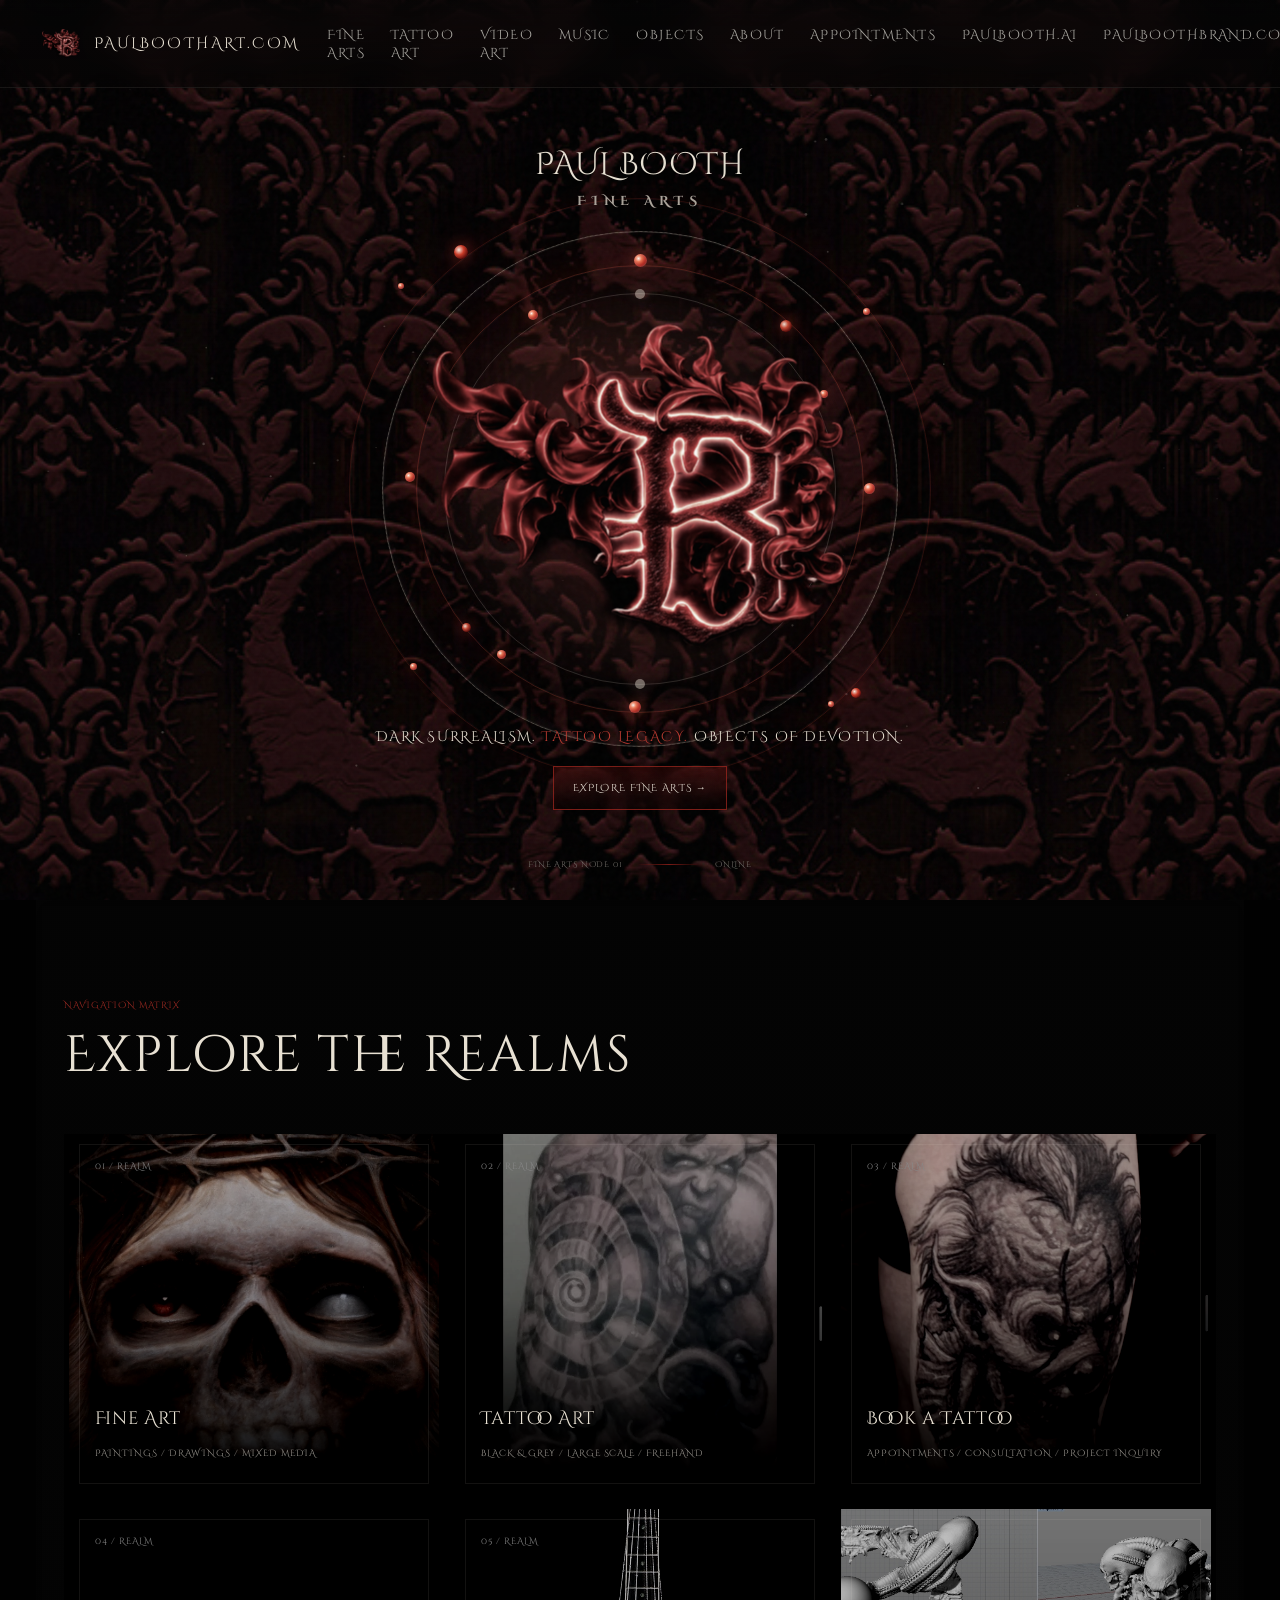
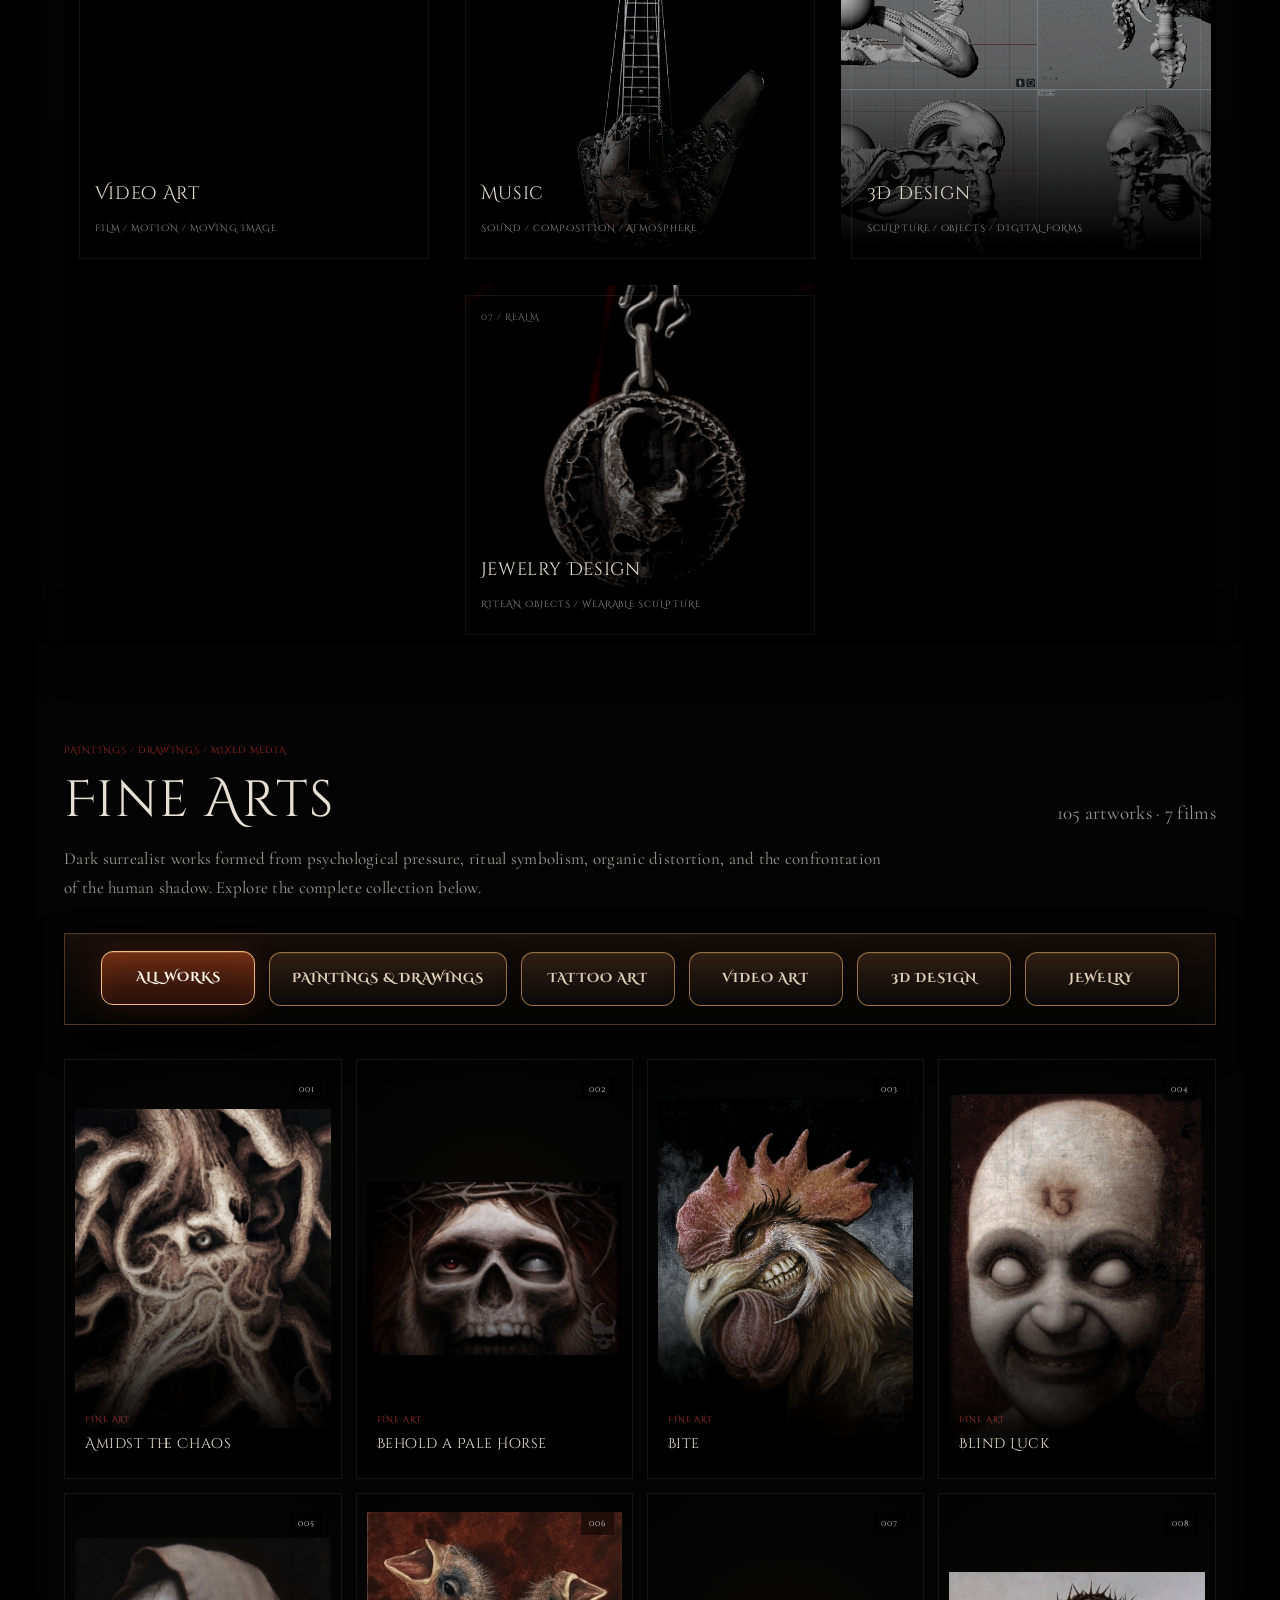
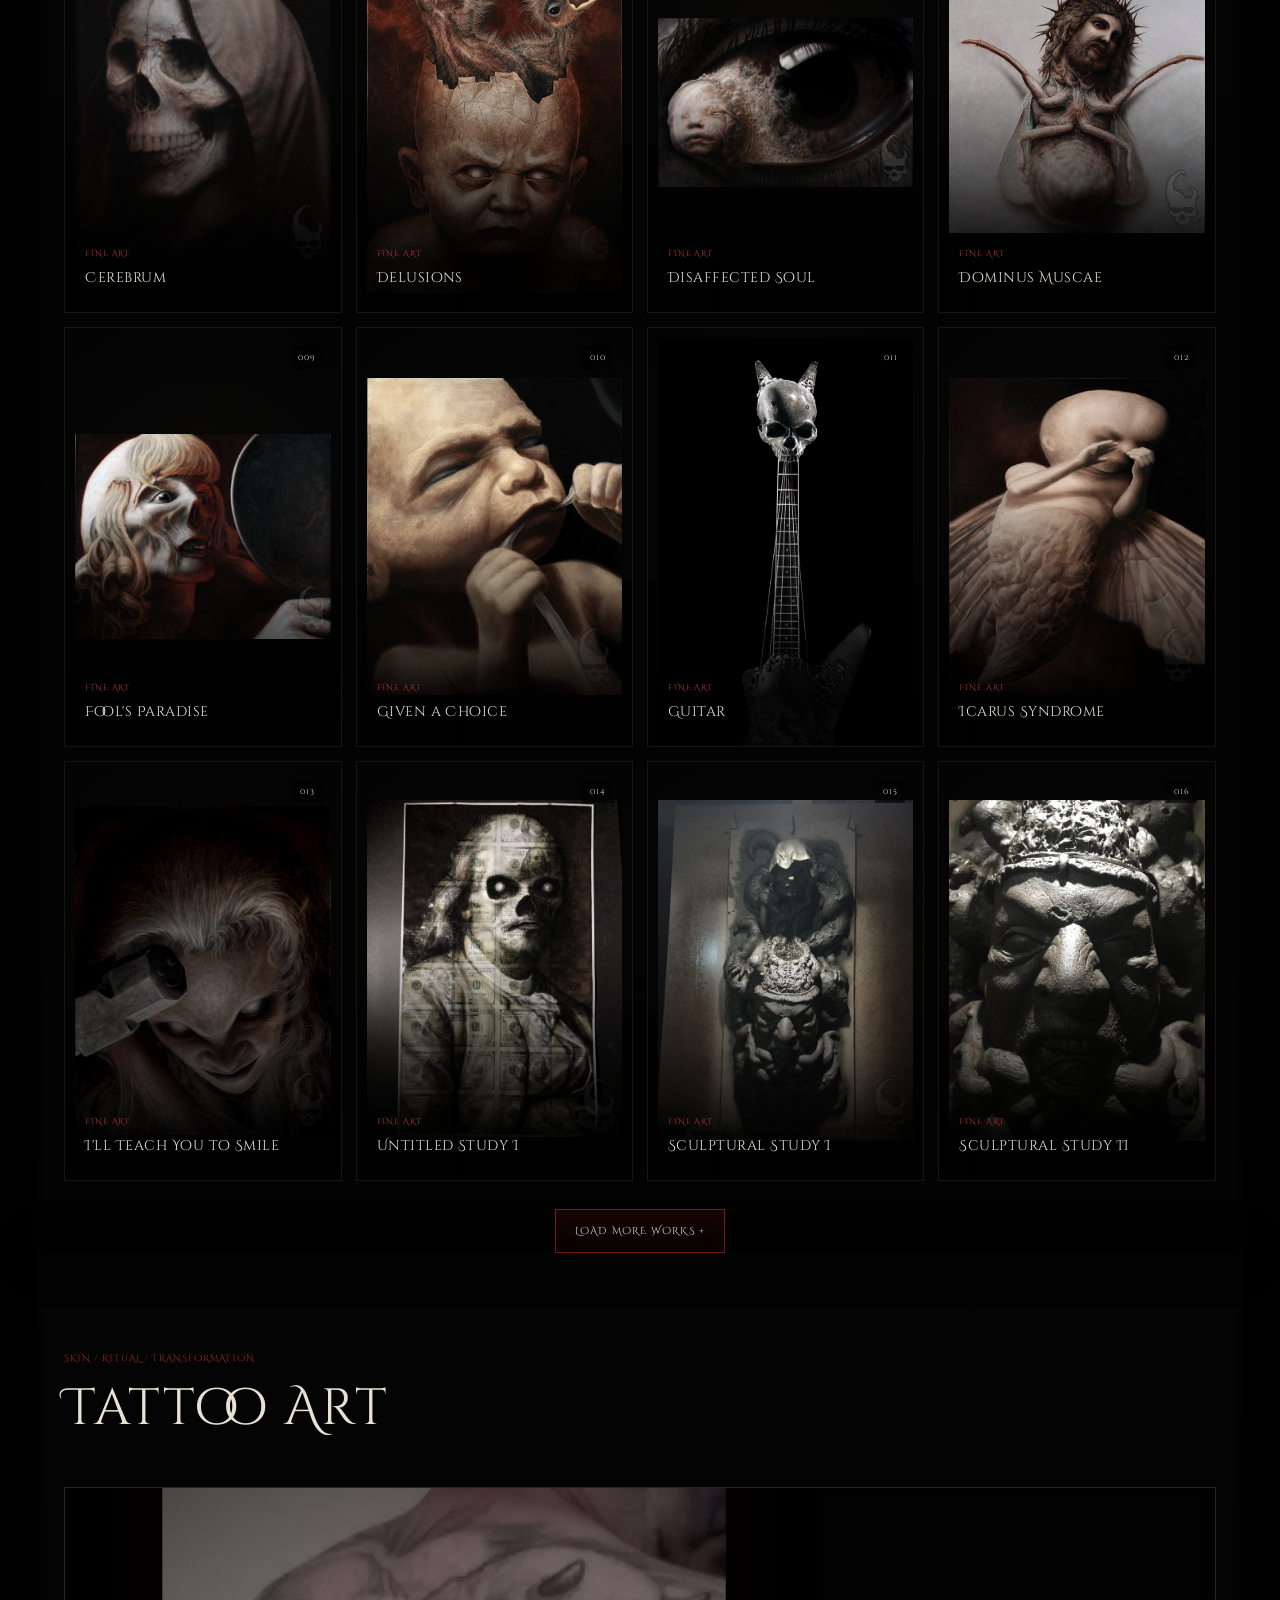
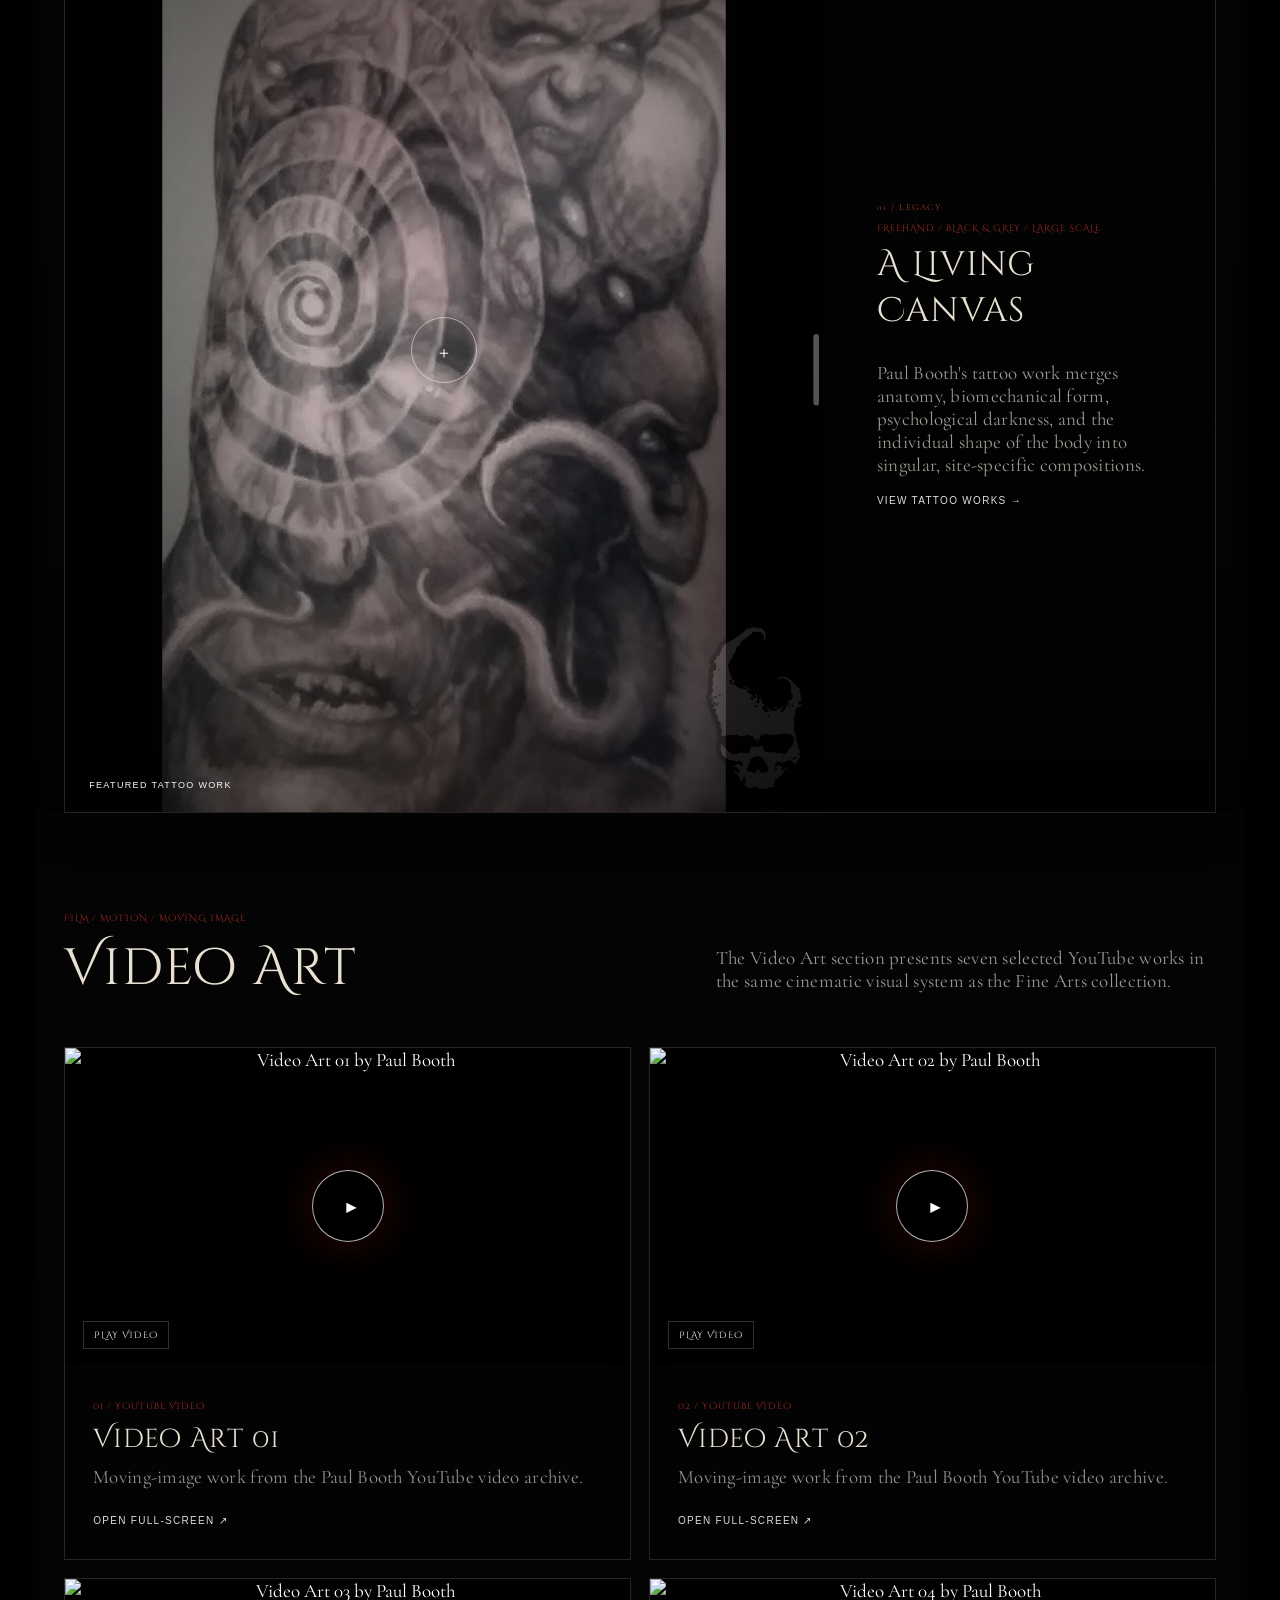
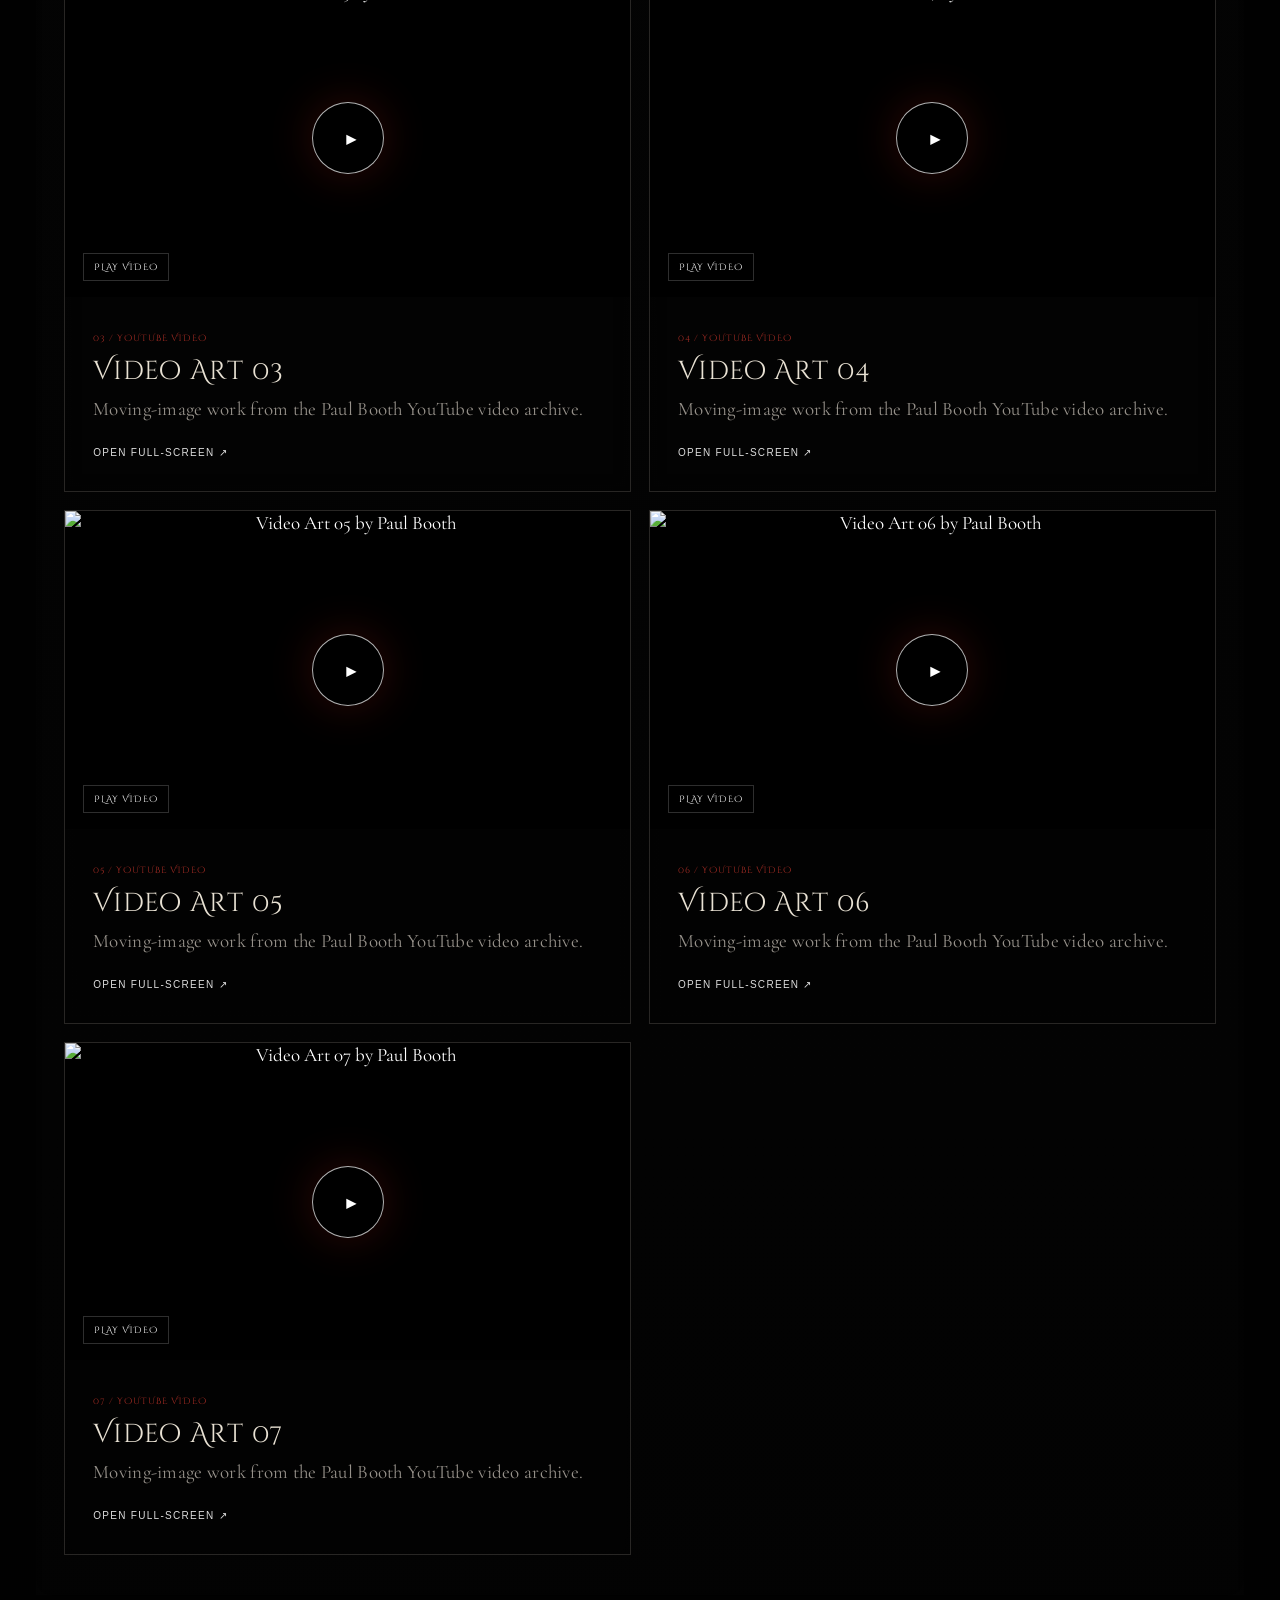
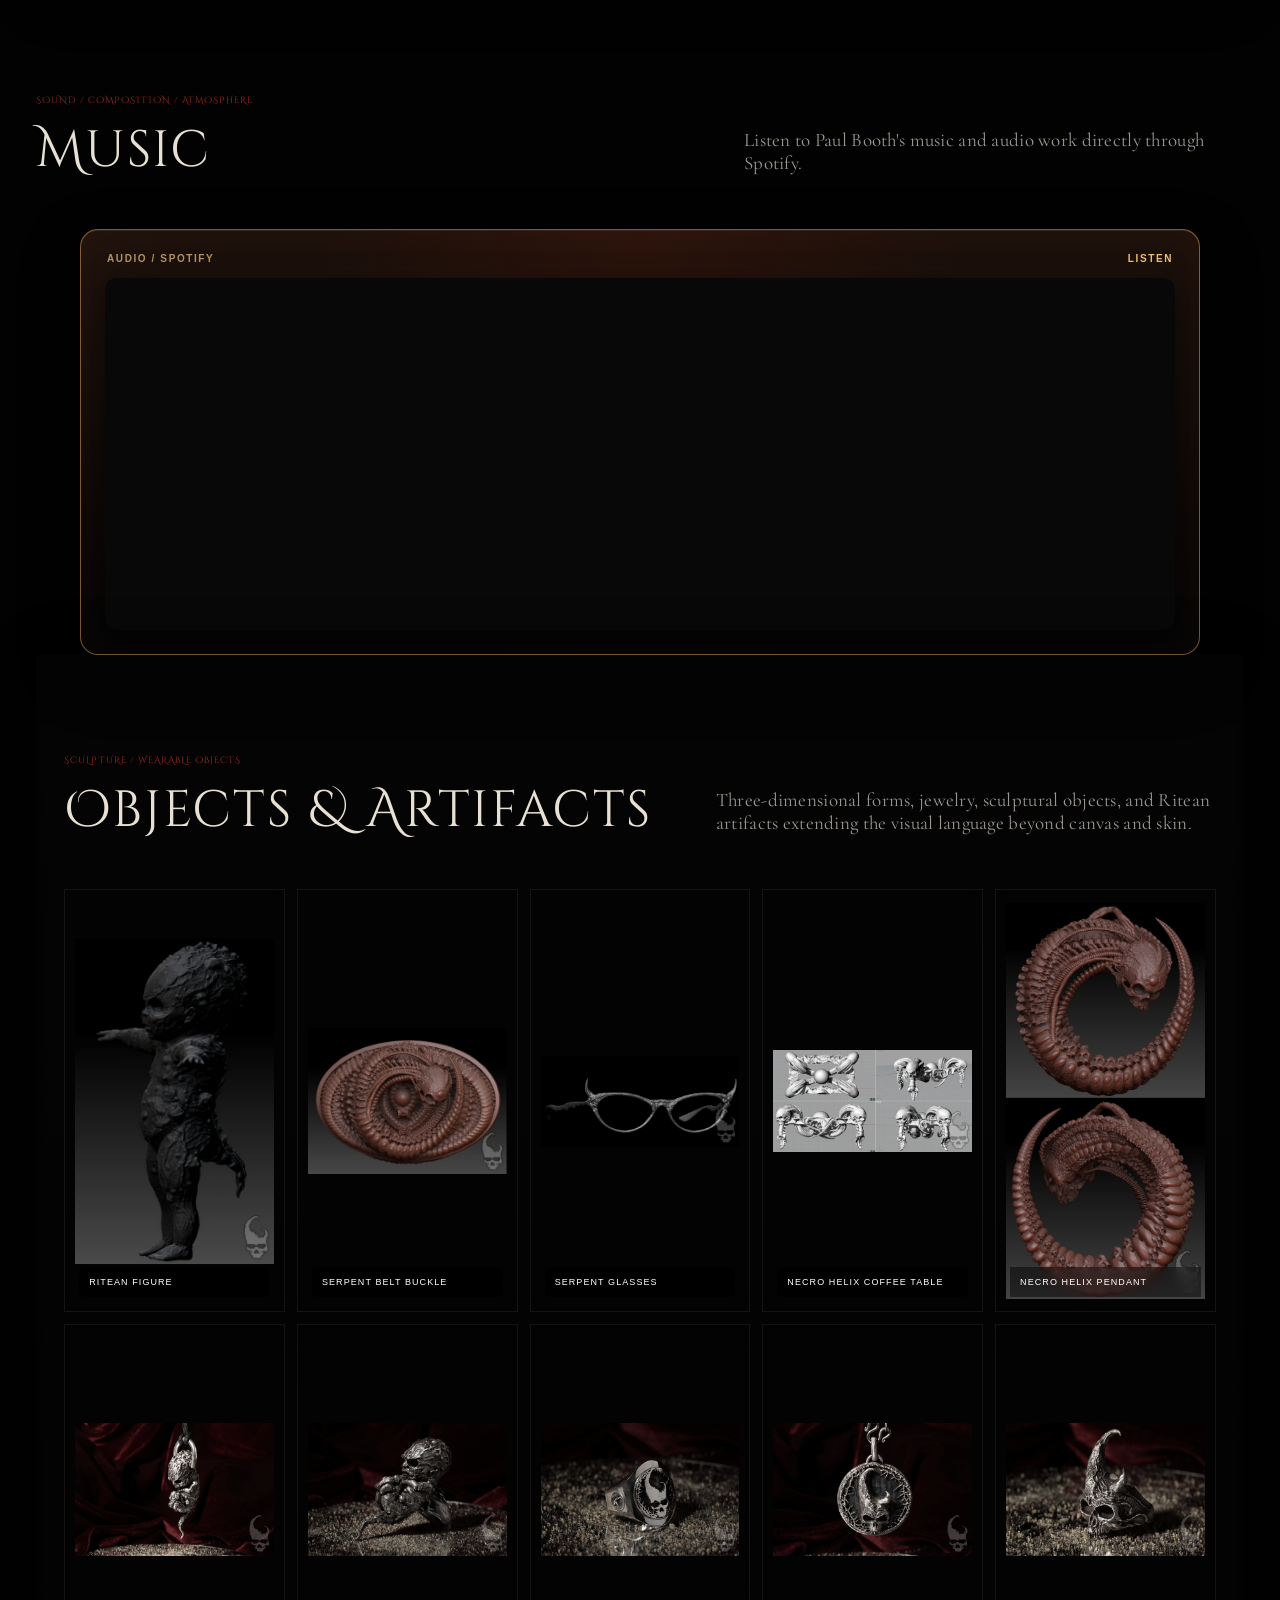
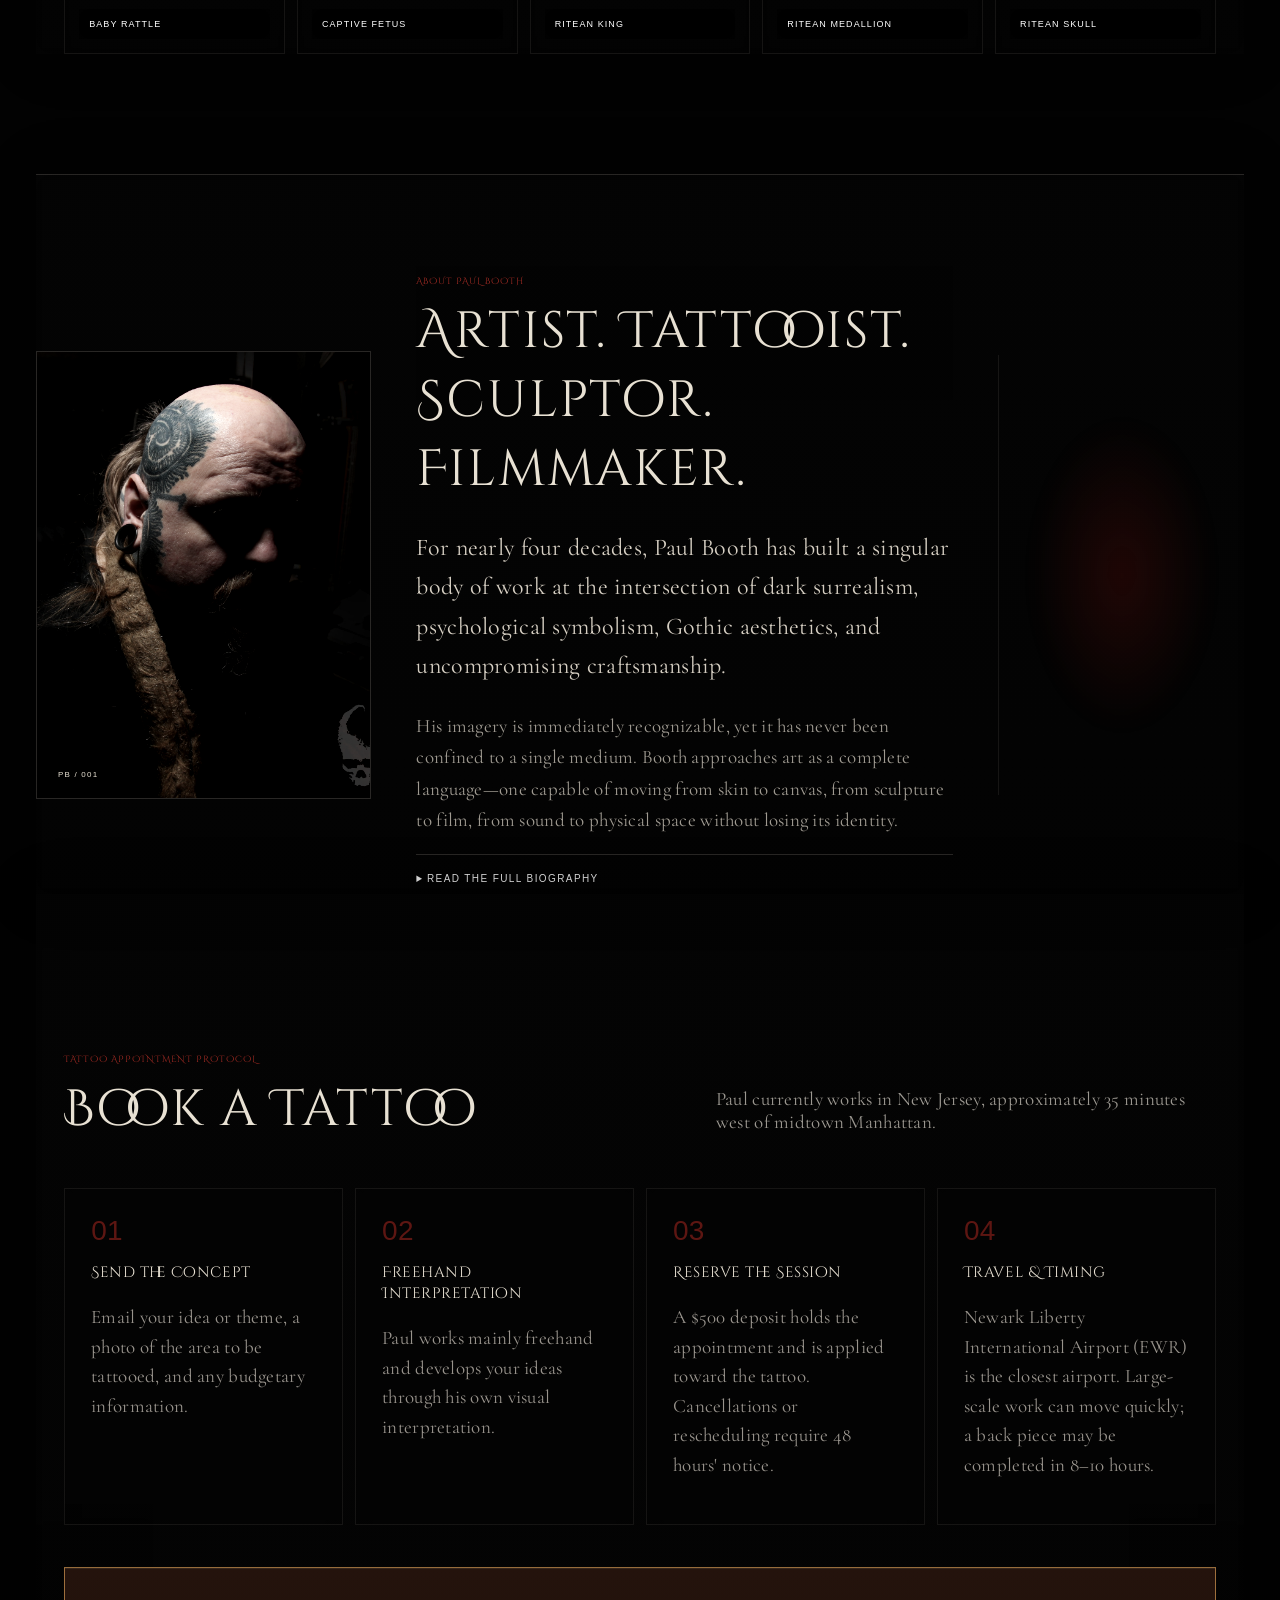
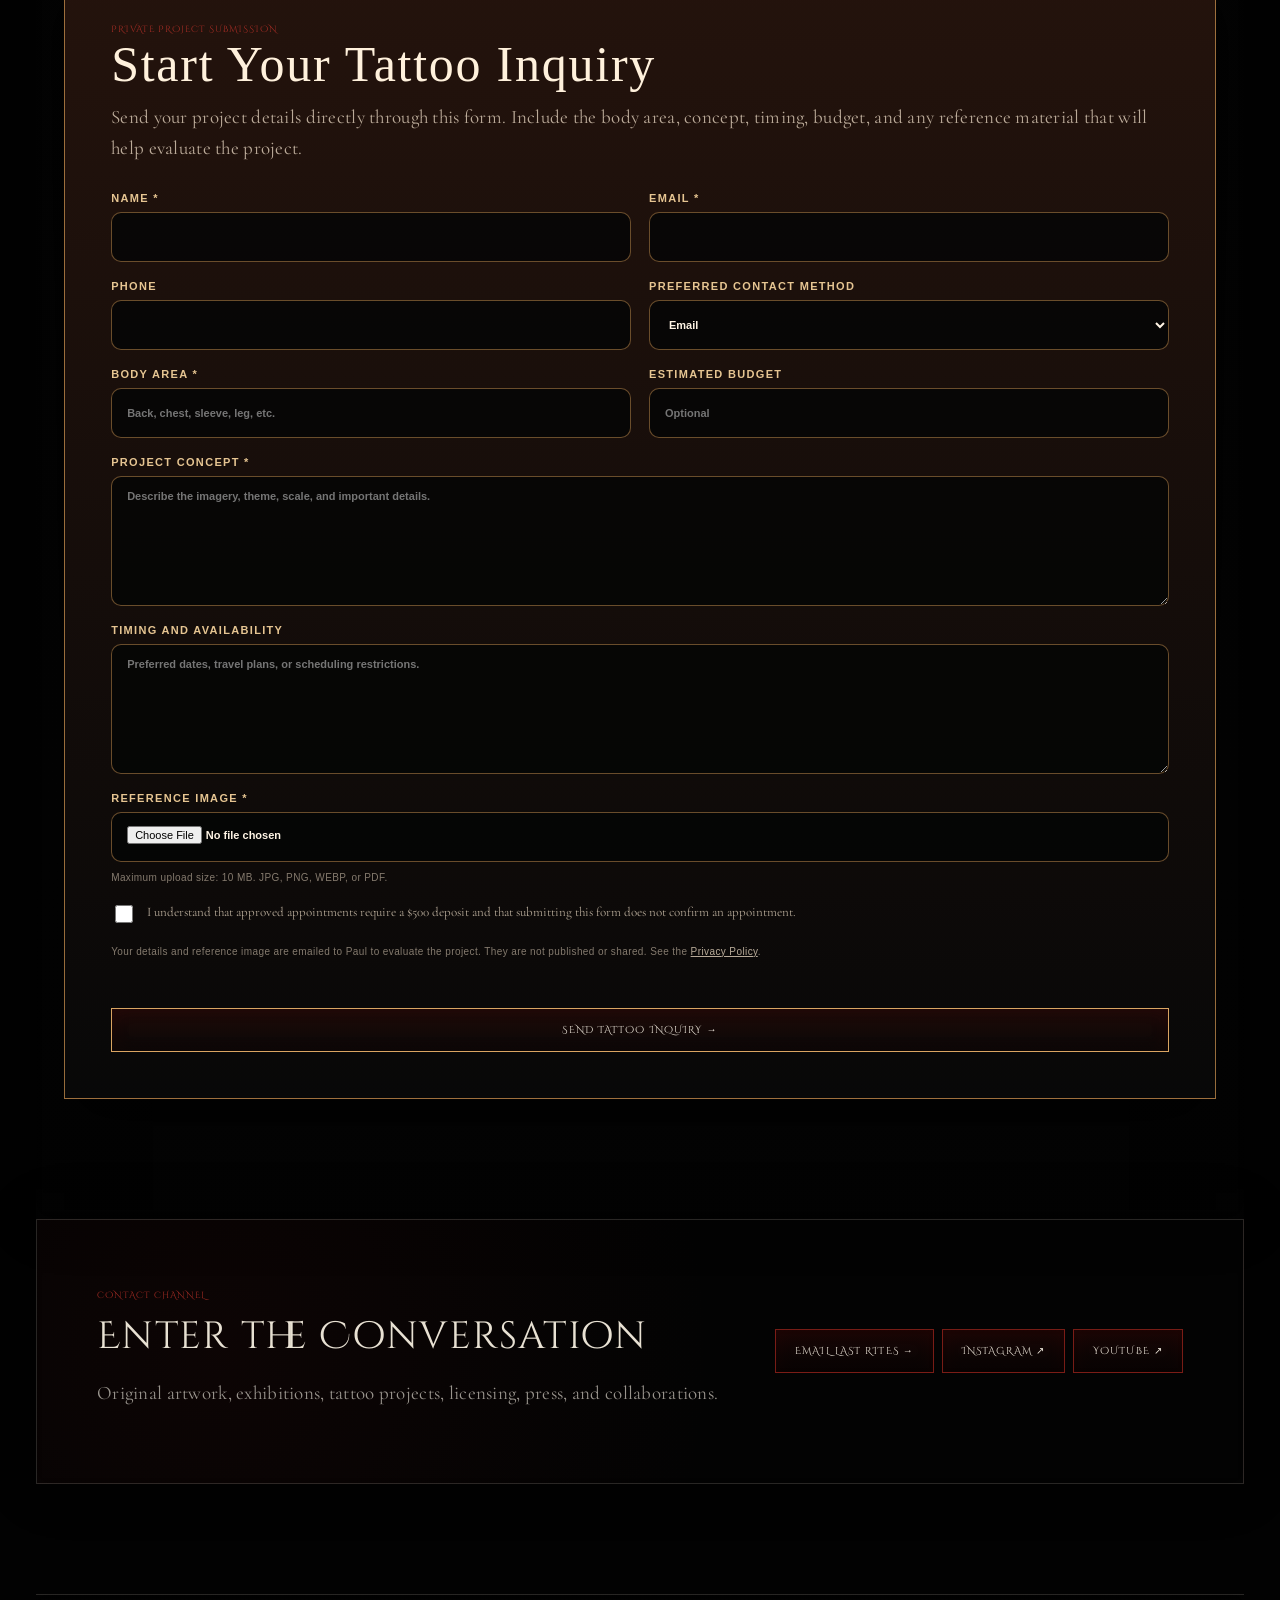
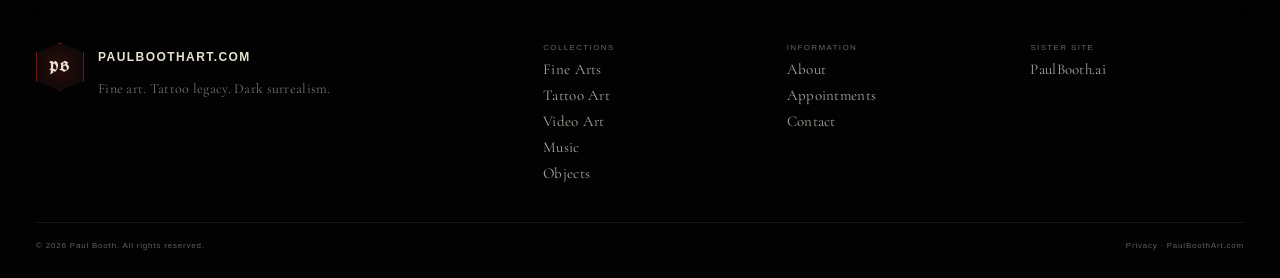
==== commit 9aca0058: "Add Cloudflare Web Analytics beacon Cookieless, aggregate measurement, already described in the priv" ====
--- a/index.html
+++ b/index.html
@@ -1719,6 +1719,10 @@
     })();
   </script>
 
+
+  <!-- Cloudflare Web Analytics -->
+  <script type="module" src="https://static.cloudflareinsights.com/beacon.min.js" data-cf-beacon='{"token": "26f516bf4c0042b68943b49b08881f21"}'></script>
+  <!-- End Cloudflare Web Analytics -->
 </body></html>
 
 
